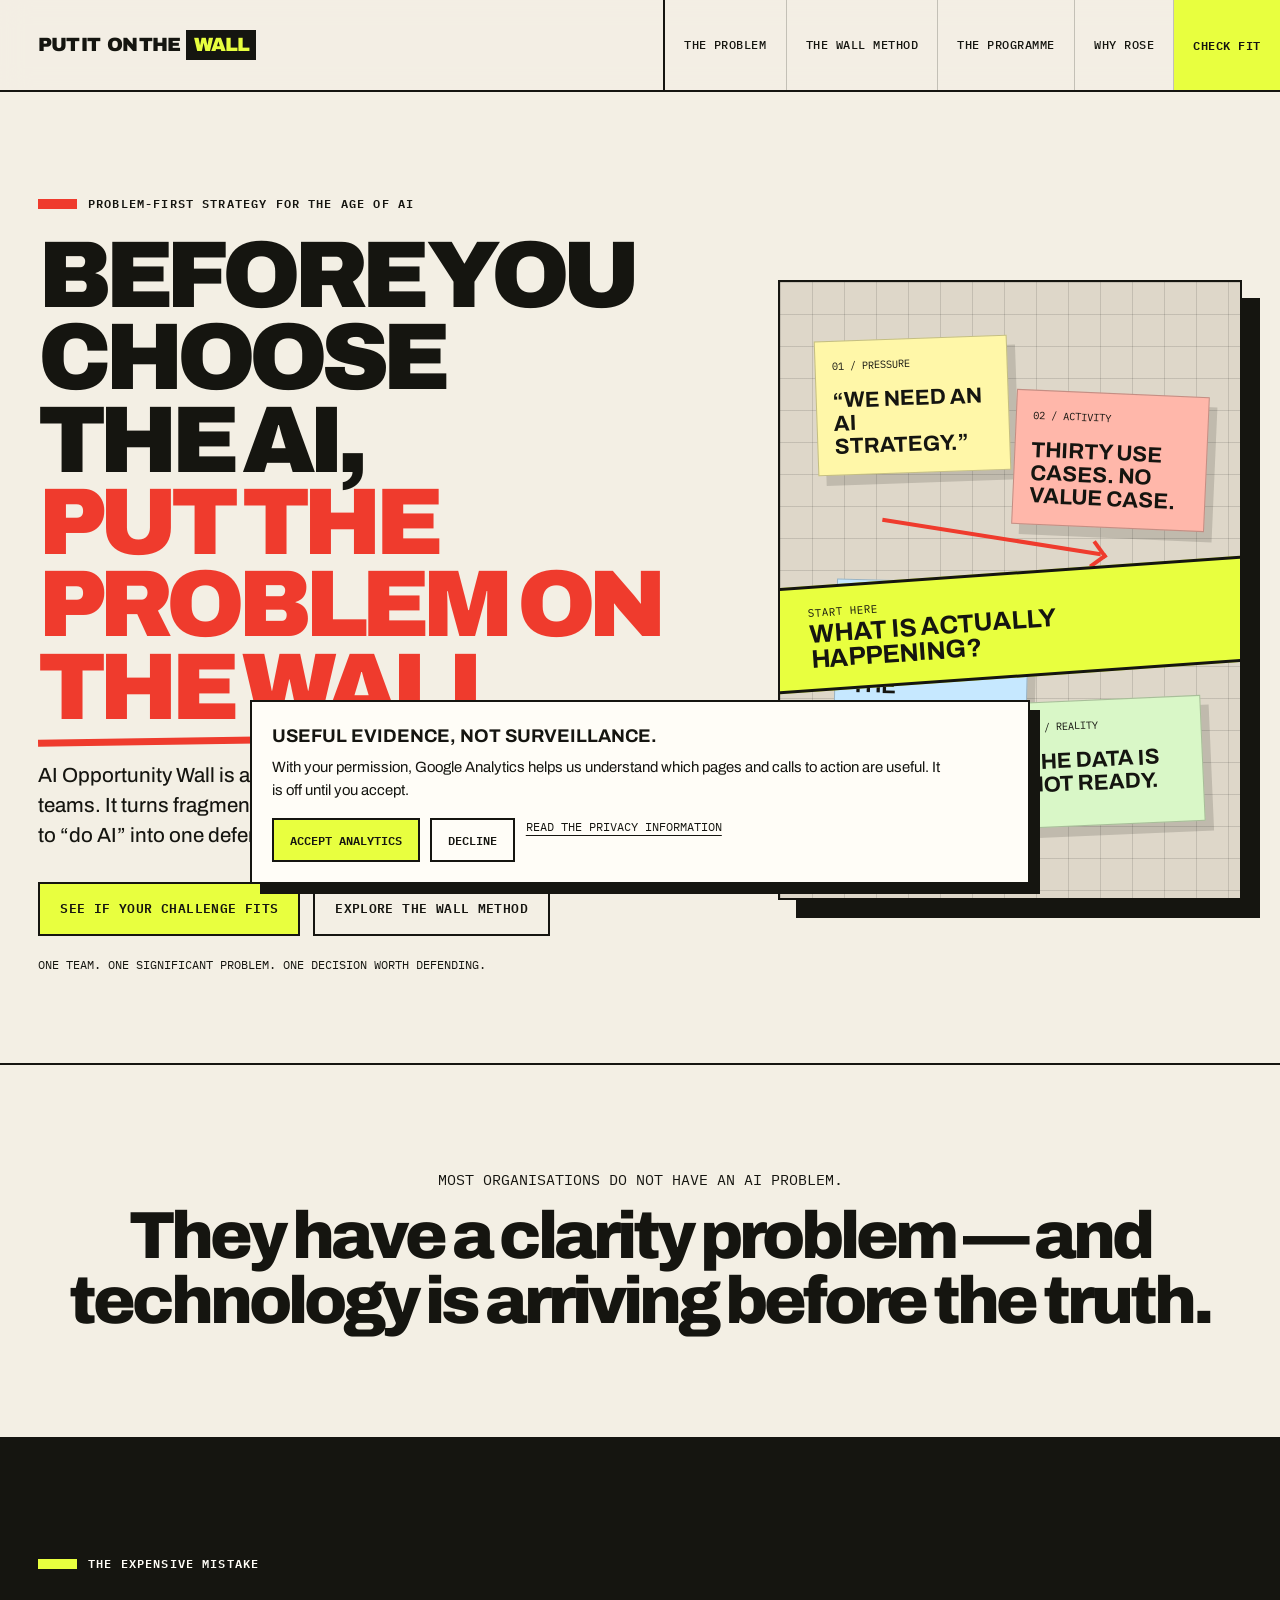
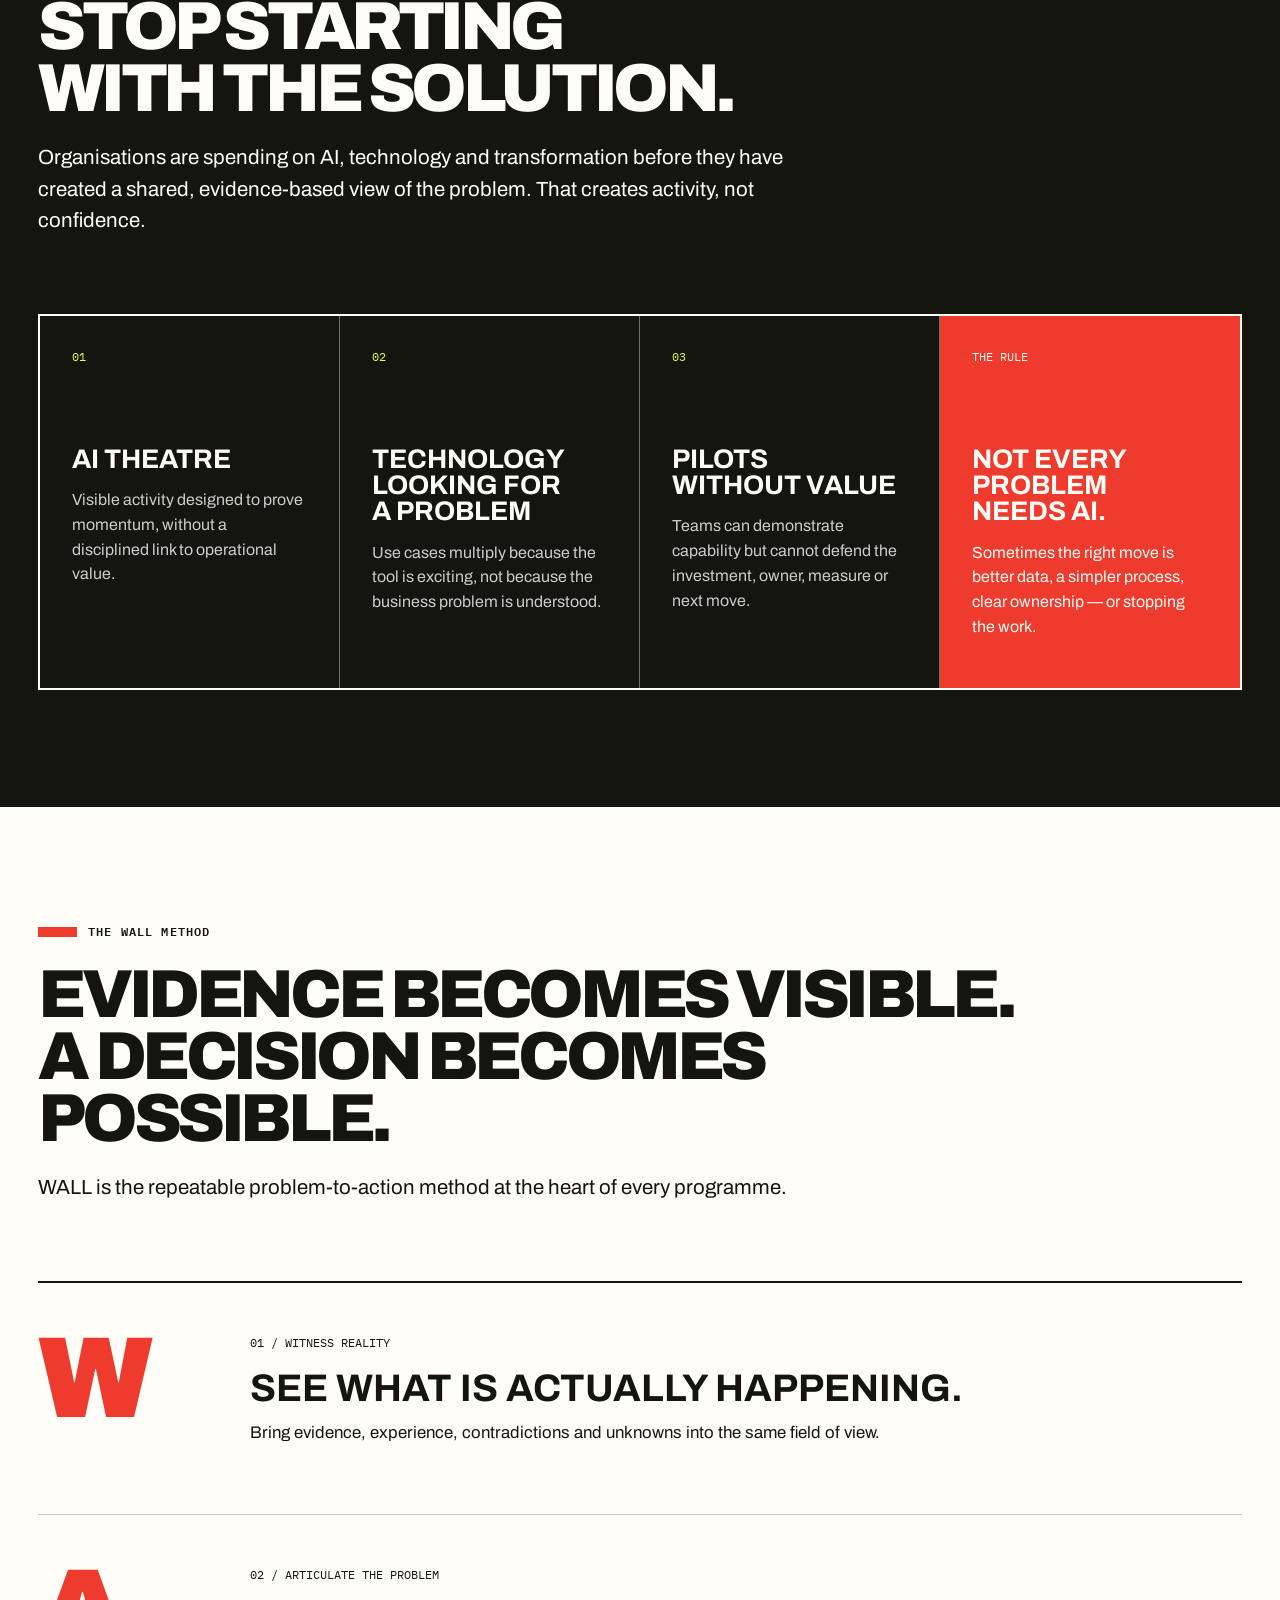
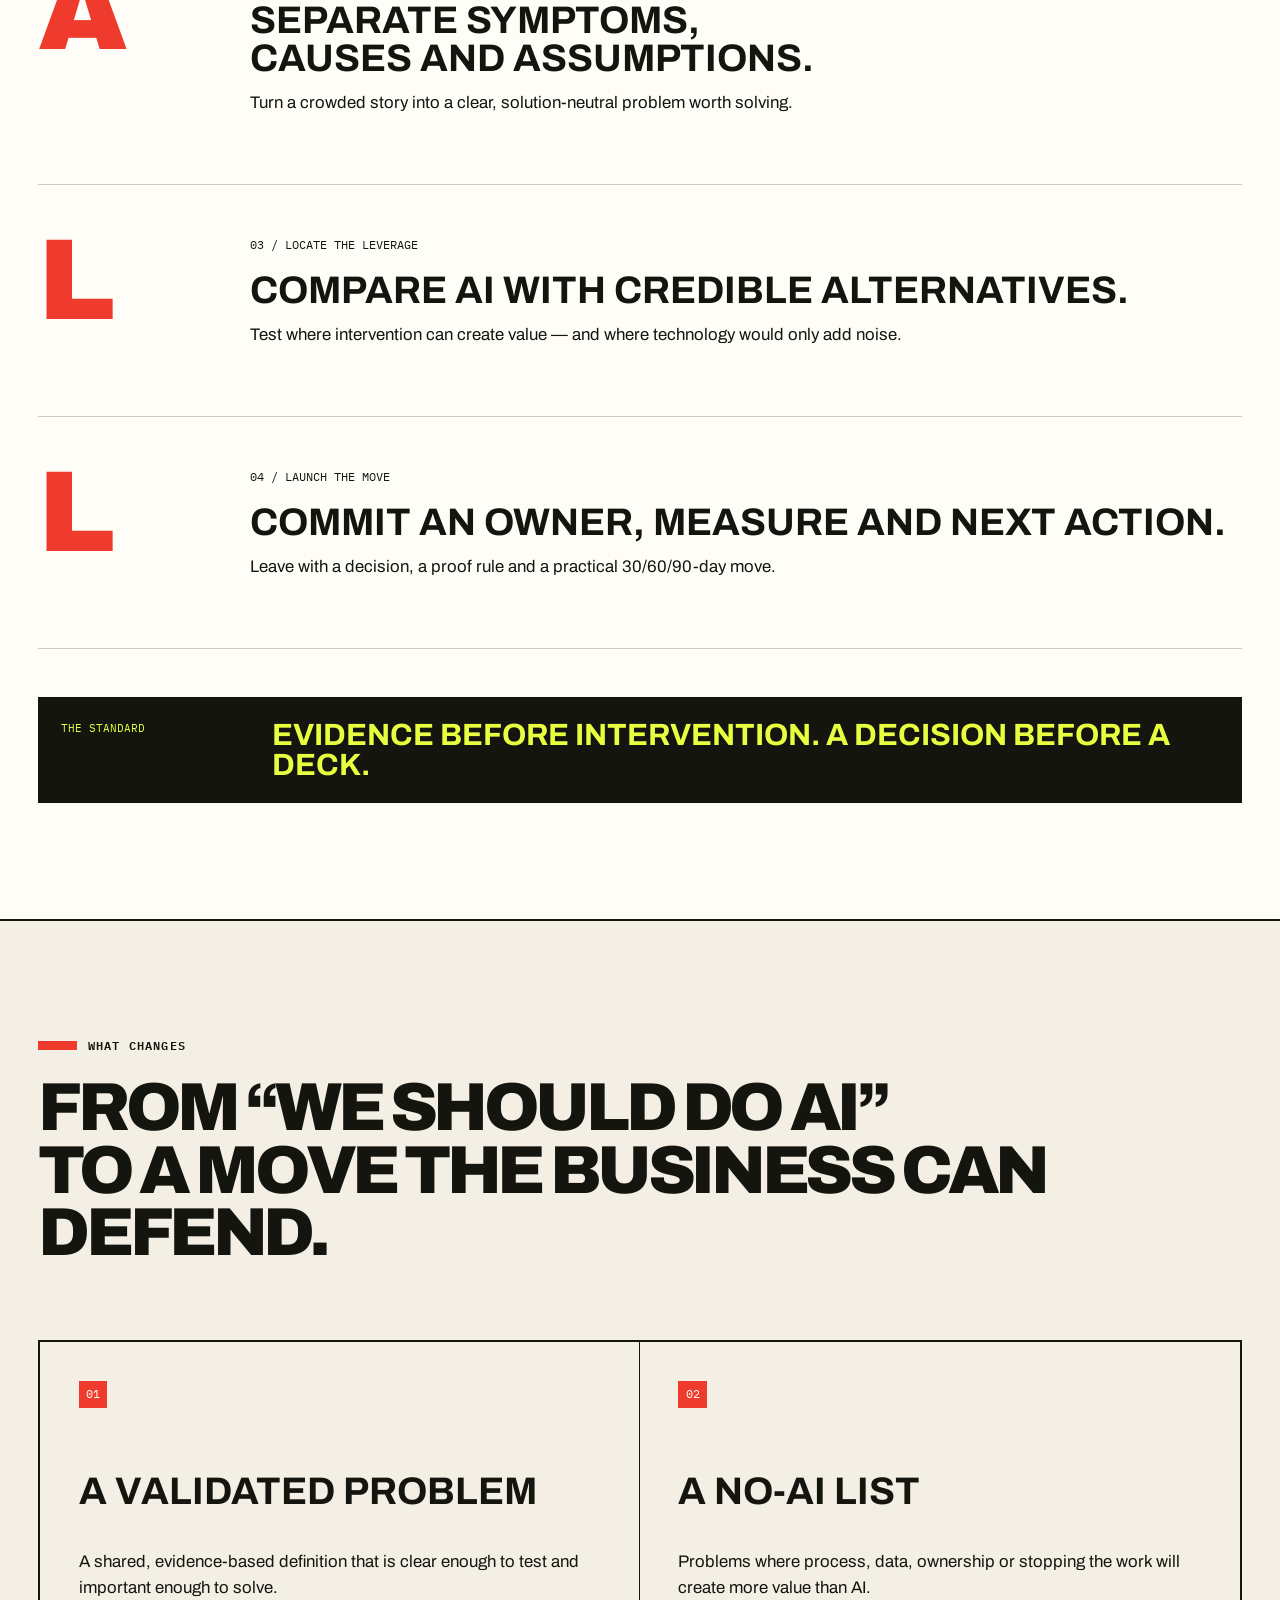
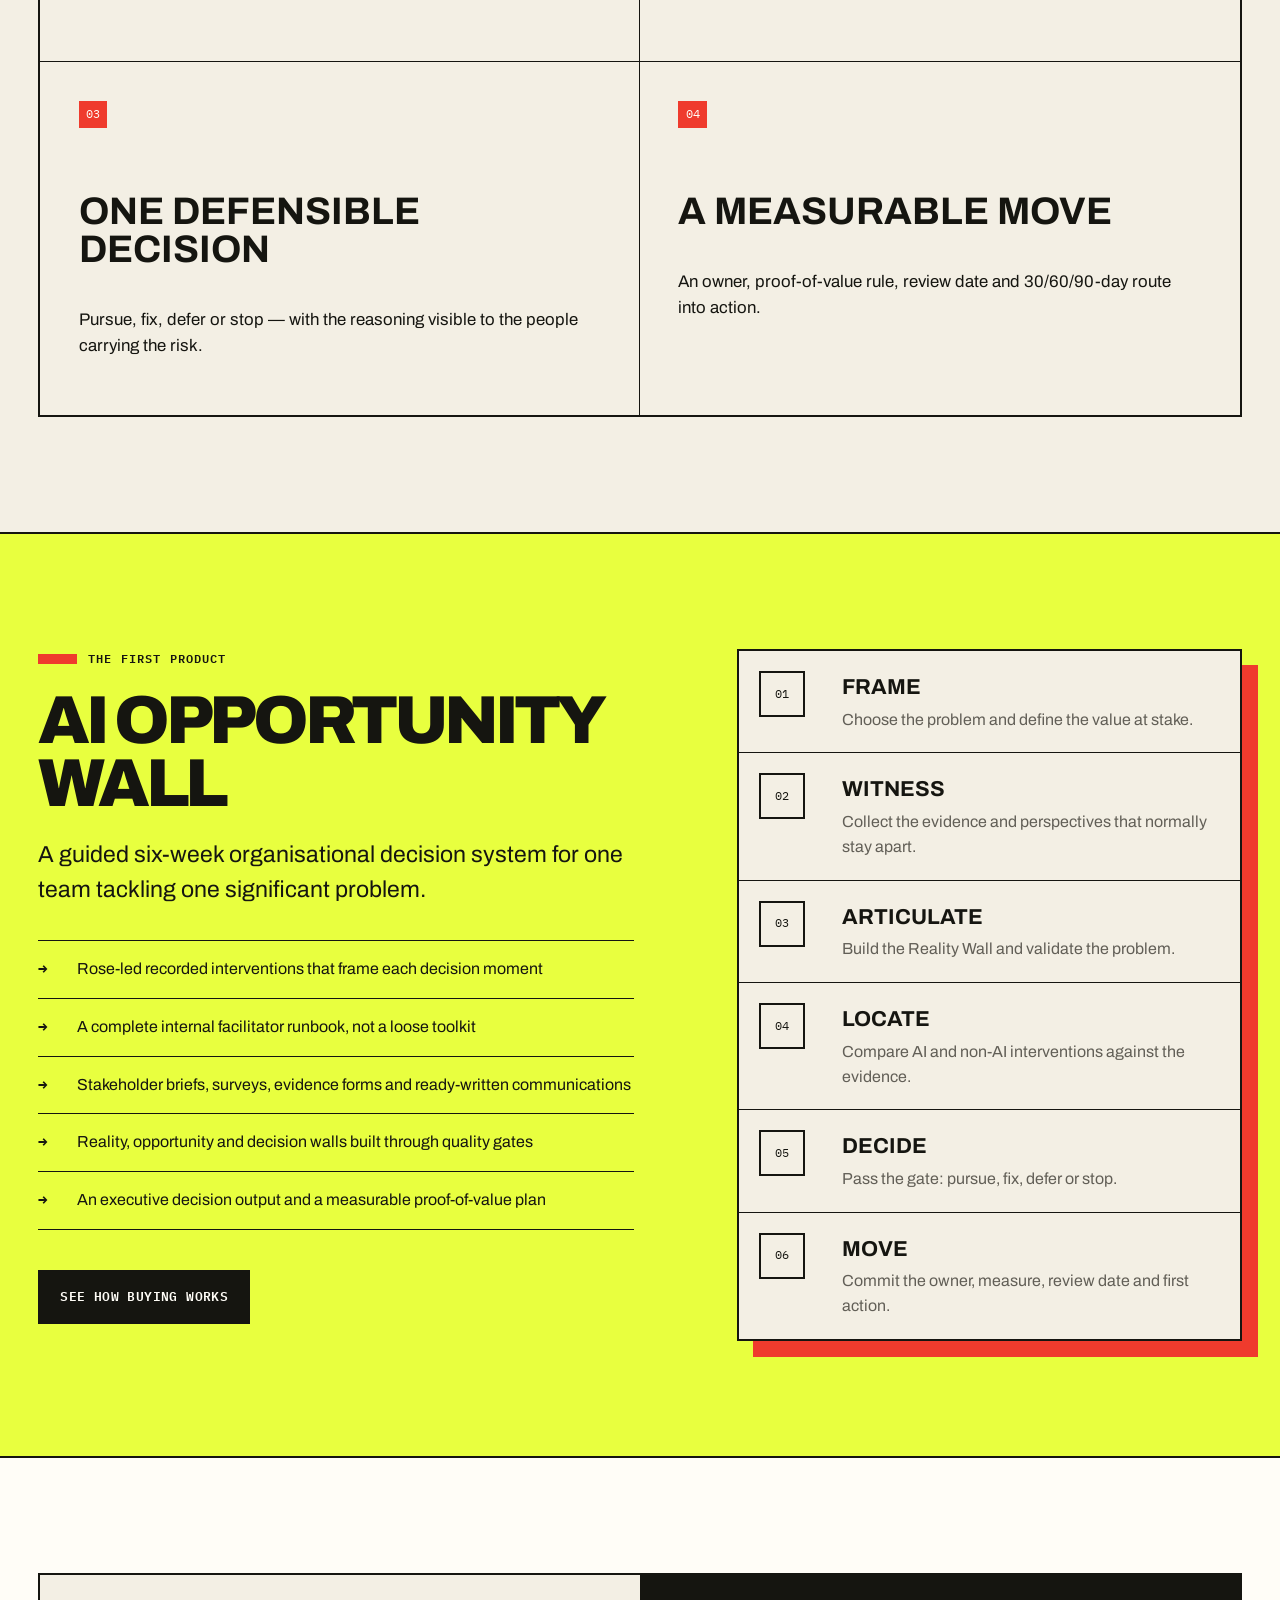
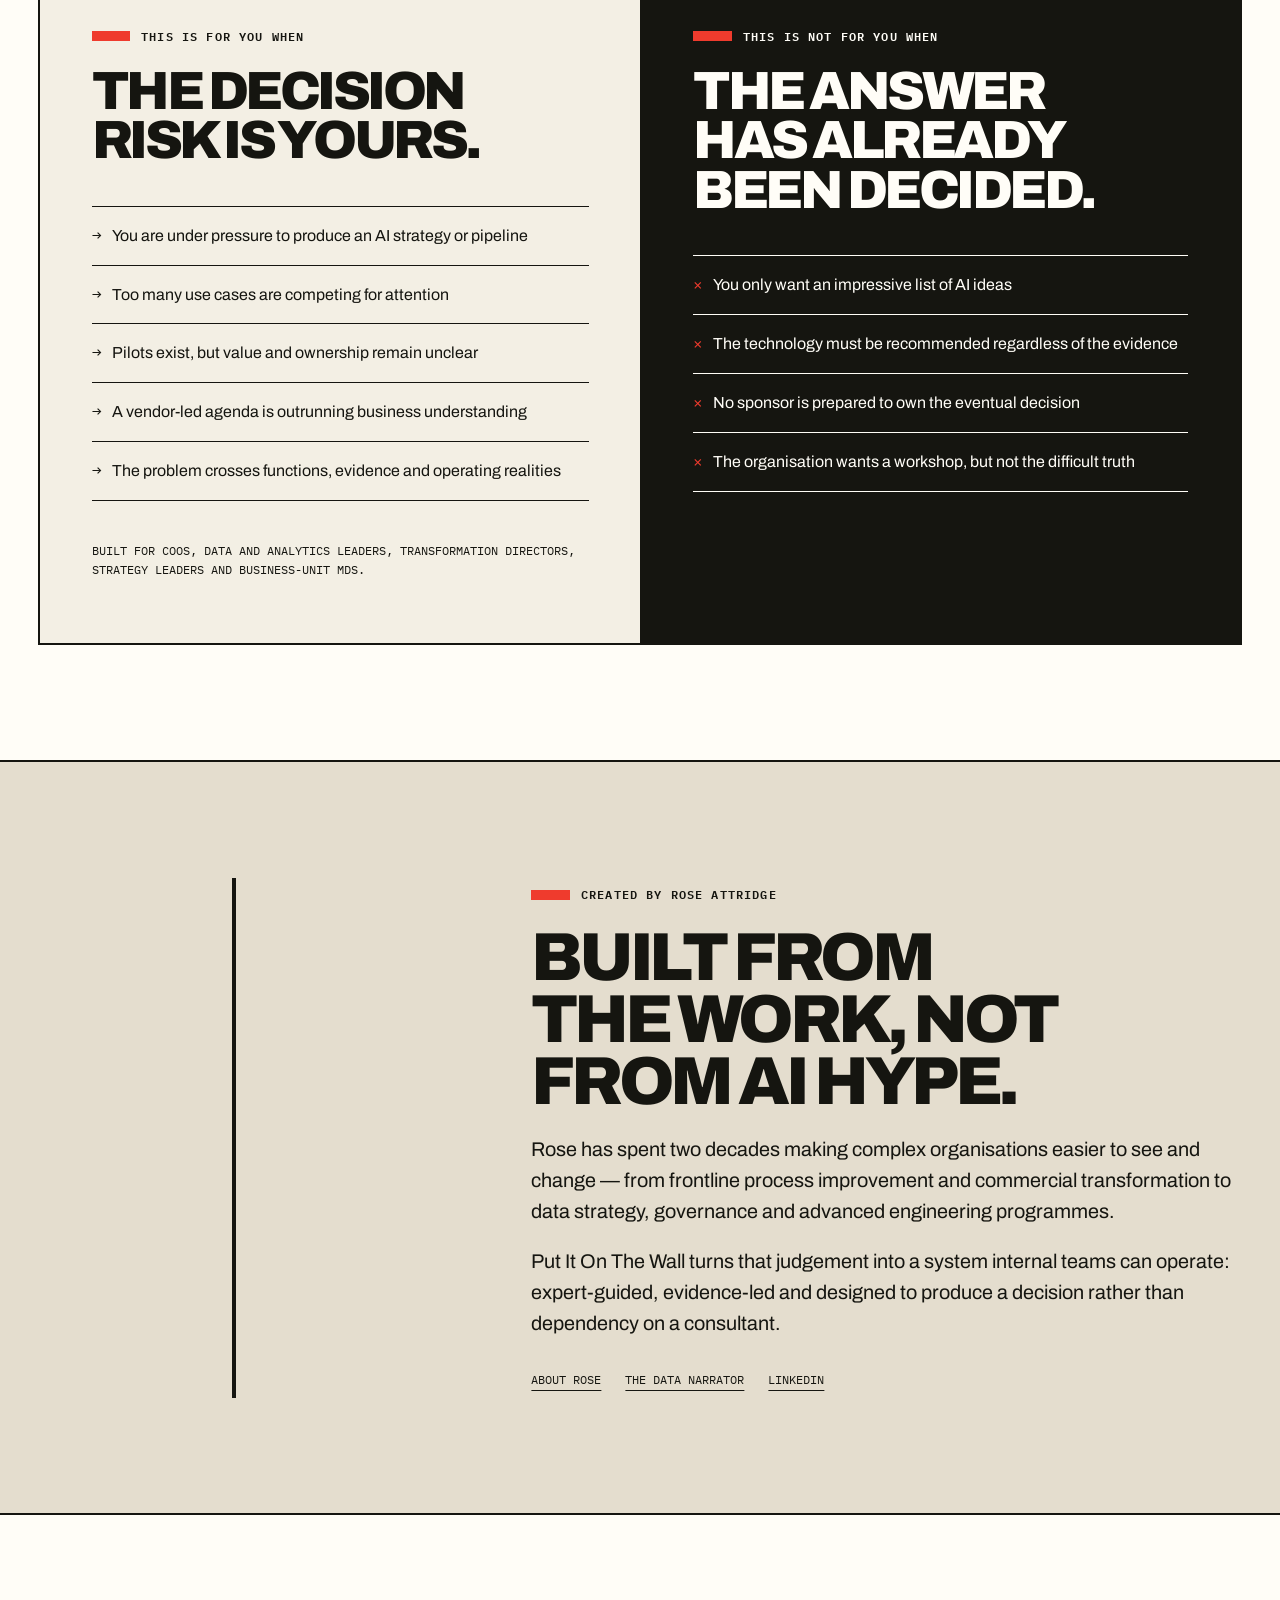
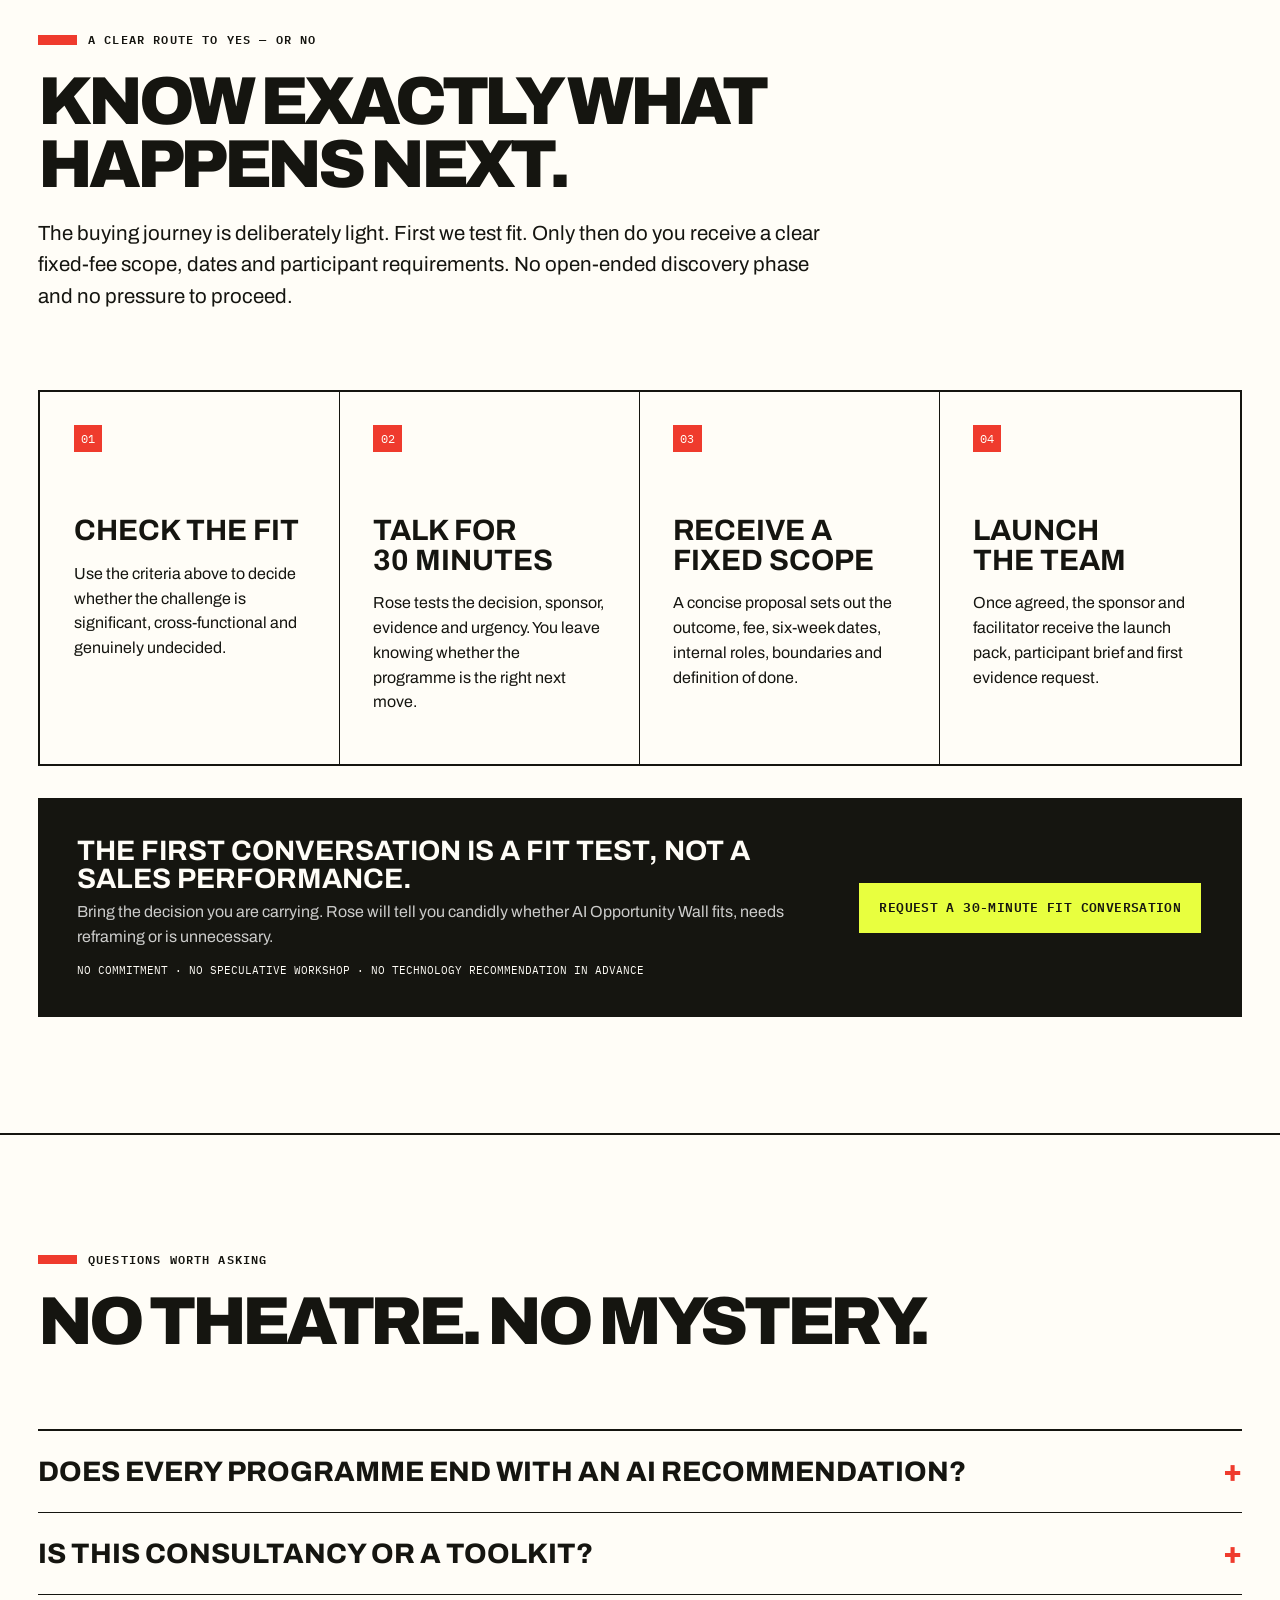
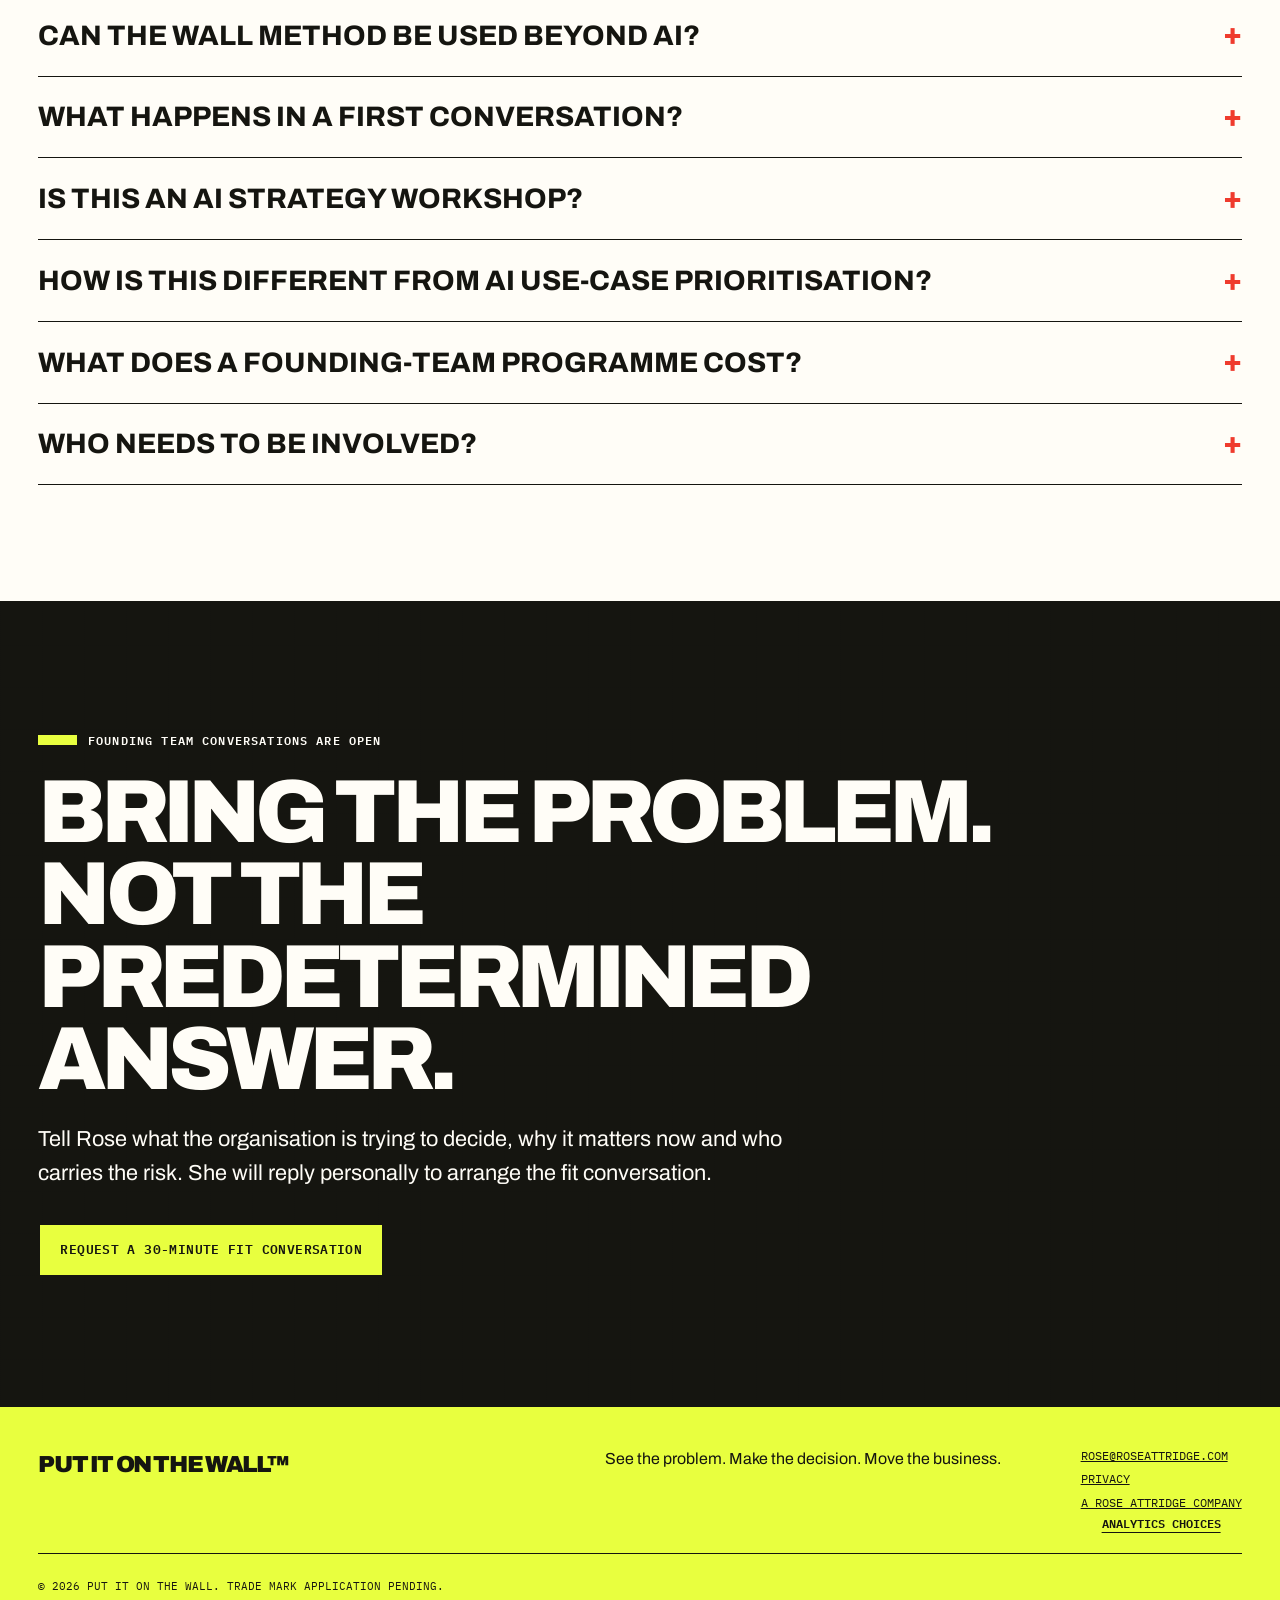
==== index.html @ 450c2ab6 "Launch Put It On The Wall production site" ====
<!doctype html>
<html lang="en-GB">
<head>
  <meta charset="utf-8" />
  <meta name="viewport" content="width=device-width, initial-scale=1" />
  <title>Put It On The Wall™ | Problem-first strategy for the age of AI</title>
  <meta name="description" content="Before you choose the AI, put the problem on the wall. A guided six-week decision system for leadership teams facing AI pressure, fragmented evidence and unclear value." />
  <meta name="robots" content="index, follow, max-image-preview:large" />
  <link rel="canonical" href="https://putitonthewall.co.uk/" />
  <link rel="icon" href="favicon.svg" type="image/svg+xml" />
  <link rel="manifest" href="site.webmanifest" />
  <meta name="theme-color" content="#151510" />

  <meta property="og:type" content="website" />
  <meta property="og:site_name" content="Put It On The Wall" />
  <meta property="og:title" content="Before you choose the AI, put the problem on the wall." />
  <meta property="og:description" content="A problem-first decision system that turns fragmented evidence and AI pressure into one defensible move." />
  <meta property="og:url" content="https://putitonthewall.co.uk/" />
  <meta property="og:image" content="https://putitonthewall.co.uk/social-card.svg" />
  <meta property="og:image:alt" content="Put It On The Wall — problem-first strategy for the age of AI" />
  <meta name="twitter:card" content="summary_large_image" />
  <meta name="twitter:title" content="Before you choose the AI, put the problem on the wall." />
  <meta name="twitter:description" content="See the problem. Make the decision. Move the business." />
  <meta name="twitter:image" content="https://putitonthewall.co.uk/social-card.svg" />

  <link rel="preconnect" href="https://fonts.googleapis.com" />
  <link rel="preconnect" href="https://fonts.gstatic.com" crossorigin />
  <link href="https://fonts.googleapis.com/css2?family=Archivo:wdth,wght@75..125,400..900&family=IBM+Plex+Mono:wght@400;500;600&display=swap" rel="stylesheet" />
  <link rel="stylesheet" href="styles.css" />

  <script type="application/ld+json">
  {
    "@context": "https://schema.org",
    "@type": "Organization",
    "name": "Put It On The Wall",
    "url": "https://putitonthewall.co.uk/",
    "founder": {
      "@type": "Person",
      "name": "Rose Attridge",
      "url": "https://roseattridge.com/"
    },
    "description": "A problem-first strategy company helping leadership teams make complex reality visible before choosing AI, technology or transformation interventions.",
    "email": "rose@roseattridge.com"
  }
  </script>
</head>
<body>
  <a class="skip-link" href="#main">Skip to content</a>

  <header class="site-header" data-header>
    <a class="wordmark" href="#top" aria-label="Put It On The Wall home">
      <span>PUT IT</span><span>ON THE</span><span class="wordmark-wall">WALL</span>
    </a>

    <button class="menu-button" type="button" aria-expanded="false" aria-controls="site-nav" data-menu>
      <span>Menu</span>
      <span class="menu-mark" aria-hidden="true"></span>
    </button>

    <nav id="site-nav" class="site-nav" aria-label="Primary navigation" data-nav>
      <a href="#problem">The problem</a>
      <a href="#method">The WALL method</a>
      <a href="#programme">The programme</a>
      <a href="#founder">Why Rose</a>
      <a class="nav-cta" href="mailto:rose@roseattridge.com?subject=AI%20Opportunity%20Wall%20founding%20team">Start a conversation</a>
    </nav>
  </header>

  <main id="main">
    <section class="hero" id="top">
      <div class="hero-copy reveal">
        <p class="kicker">Problem-first strategy for the age of AI</p>
        <h1>Before you choose the AI,<br><em>put the problem on the wall.</em></h1>
        <p class="hero-lead">
          AI Opportunity Wall is a guided six-week decision system for leadership teams.
          It turns fragmented evidence, competing opinions and pressure to “do AI” into one defensible move.
        </p>
        <div class="hero-actions">
          <a class="button button-primary" href="mailto:rose@roseattridge.com?subject=AI%20Opportunity%20Wall%20founding%20team&body=Hi%20Rose%2C%0A%0AI%27d%20like%20to%20talk%20about%20whether%20our%20challenge%20fits%20the%20AI%20Opportunity%20Wall.%0A%0AOrganisation%3A%0AThe%20problem%20we%27re%20trying%20to%20solve%3A%0AWhy%20now%3A%0A">Apply as a founding team</a>
          <a class="button button-secondary" href="#method">See the method</a>
        </div>
        <p class="hero-proof">One team. One significant problem. One decision worth defending.</p>
      </div>

      <div class="hero-wall reveal" aria-label="A wall of common AI programme pressures">
        <div class="wall-grid" aria-hidden="true"></div>
        <article class="note note-a">
          <span>01 / PRESSURE</span>
          <strong>“We need an AI strategy.”</strong>
        </article>
        <article class="note note-b">
          <span>02 / ACTIVITY</span>
          <strong>Thirty use cases. No value case.</strong>
        </article>
        <article class="note note-c">
          <span>03 / RISK</span>
          <strong>The vendor is defining the problem.</strong>
        </article>
        <article class="note note-d">
          <span>04 / REALITY</span>
          <strong>The data is not ready.</strong>
        </article>
        <div class="problem-tape">
          <span>START HERE</span>
          <strong>WHAT IS ACTUALLY HAPPENING?</strong>
        </div>
        <div class="marker-line" aria-hidden="true"></div>
      </div>
    </section>

    <section class="manifesto reveal" aria-label="The central belief">
      <p>Most organisations do not have an AI problem.</p>
      <h2>They have a clarity problem — and technology is arriving before the truth.</h2>
    </section>

    <section class="section section-dark" id="problem">
      <div class="section-intro reveal">
        <p class="kicker kicker-light">The expensive mistake</p>
        <h2>Stop starting with the solution.</h2>
        <p>
          Organisations are spending on AI, technology and transformation before they have created a shared,
          evidence-based view of the problem. That creates activity, not confidence.
        </p>
      </div>

      <div class="enemy-grid">
        <article class="enemy-card reveal">
          <span>01</span>
          <h3>AI theatre</h3>
          <p>Visible activity designed to prove momentum, without a disciplined link to operational value.</p>
        </article>
        <article class="enemy-card reveal">
          <span>02</span>
          <h3>Technology looking for a problem</h3>
          <p>Use cases multiply because the tool is exciting, not because the business problem is understood.</p>
        </article>
        <article class="enemy-card reveal">
          <span>03</span>
          <h3>Pilots without value</h3>
          <p>Teams can demonstrate capability but cannot defend the investment, owner, measure or next move.</p>
        </article>
        <article class="enemy-card enemy-card-accent reveal">
          <span>The rule</span>
          <h3>Not every problem needs AI.</h3>
          <p>Sometimes the right move is better data, a simpler process, clear ownership — or stopping the work.</p>
        </article>
      </div>
    </section>

    <section class="section method-section" id="method">
      <div class="section-intro reveal">
        <p class="kicker">The WALL method</p>
        <h2>Evidence becomes visible.<br>A decision becomes possible.</h2>
        <p>WALL is the repeatable problem-to-action method at the heart of every programme.</p>
      </div>

      <div class="method-grid">
        <article class="method-card reveal">
          <div class="method-letter">W</div>
          <div>
            <p class="method-step">01 / Witness reality</p>
            <h3>See what is actually happening.</h3>
            <p>Bring evidence, experience, contradictions and unknowns into the same field of view.</p>
          </div>
        </article>
        <article class="method-card reveal">
          <div class="method-letter">A</div>
          <div>
            <p class="method-step">02 / Articulate the problem</p>
            <h3>Separate symptoms, causes and assumptions.</h3>
            <p>Turn a crowded story into a clear, solution-neutral problem worth solving.</p>
          </div>
        </article>
        <article class="method-card reveal">
          <div class="method-letter">L</div>
          <div>
            <p class="method-step">03 / Locate the leverage</p>
            <h3>Compare AI with credible alternatives.</h3>
            <p>Test where intervention can create value — and where technology would only add noise.</p>
          </div>
        </article>
        <article class="method-card reveal">
          <div class="method-letter">L</div>
          <div>
            <p class="method-step">04 / Launch the move</p>
            <h3>Commit an owner, measure and next action.</h3>
            <p>Leave with a decision, a proof rule and a practical 30/60/90-day move.</p>
          </div>
        </article>
      </div>

      <div class="method-rule reveal">
        <span>THE STANDARD</span>
        <strong>Evidence before intervention. A decision before a deck.</strong>
      </div>
    </section>

    <section class="section outcome-section">
      <div class="outcome-heading reveal">
        <p class="kicker">What changes</p>
        <h2>From “we should do AI”<br>to a move the business can defend.</h2>
      </div>

      <div class="outcome-grid">
        <article class="outcome-card reveal">
          <span class="outcome-number">01</span>
          <h3>A validated problem</h3>
          <p>A shared, evidence-based definition that is clear enough to test and important enough to solve.</p>
        </article>
        <article class="outcome-card reveal">
          <span class="outcome-number">02</span>
          <h3>A No-AI List</h3>
          <p>Problems where process, data, ownership or stopping the work will create more value than AI.</p>
        </article>
        <article class="outcome-card reveal">
          <span class="outcome-number">03</span>
          <h3>One defensible decision</h3>
          <p>Pursue, fix, defer or stop — with the reasoning visible to the people carrying the risk.</p>
        </article>
        <article class="outcome-card reveal">
          <span class="outcome-number">04</span>
          <h3>A measurable move</h3>
          <p>An owner, proof-of-value rule, review date and 30/60/90-day route into action.</p>
        </article>
      </div>
    </section>

    <section class="section section-yellow" id="programme">
      <div class="programme-layout">
        <div class="programme-copy reveal">
          <p class="kicker">The first product</p>
          <h2>AI Opportunity Wall</h2>
          <p class="programme-lead">
            A guided six-week organisational decision system for one team tackling one significant problem.
          </p>
          <ul class="programme-list">
            <li>Rose-led recorded interventions that frame each decision moment</li>
            <li>A complete internal facilitator runbook, not a loose toolkit</li>
            <li>Stakeholder briefs, surveys, evidence forms and ready-written communications</li>
            <li>Reality, opportunity and decision walls built through quality gates</li>
            <li>An executive decision output and a measurable proof-of-value plan</li>
          </ul>
          <a class="button button-black" href="mailto:rose@roseattridge.com?subject=AI%20Opportunity%20Wall%20founding%20team">Talk about a founding team place</a>
        </div>

        <div class="journey reveal" aria-label="Six stages of the AI Opportunity Wall journey">
          <article><span>01</span><div><strong>Frame</strong><p>Choose the problem and define the value at stake.</p></div></article>
          <article><span>02</span><div><strong>Witness</strong><p>Collect the evidence and perspectives that normally stay apart.</p></div></article>
          <article><span>03</span><div><strong>Articulate</strong><p>Build the Reality Wall and validate the problem.</p></div></article>
          <article><span>04</span><div><strong>Locate</strong><p>Compare AI and non-AI interventions against the evidence.</p></div></article>
          <article><span>05</span><div><strong>Decide</strong><p>Pass the gate: pursue, fix, defer or stop.</p></div></article>
          <article><span>06</span><div><strong>Move</strong><p>Commit the owner, measure, review date and first action.</p></div></article>
        </div>
      </div>
    </section>

    <section class="section fit-section">
      <div class="fit-grid">
        <article class="fit-card fit-yes reveal">
          <p class="kicker">This is for you when</p>
          <h2>The decision risk is yours.</h2>
          <ul>
            <li>You are under pressure to produce an AI strategy or pipeline</li>
            <li>Too many use cases are competing for attention</li>
            <li>Pilots exist, but value and ownership remain unclear</li>
            <li>A vendor-led agenda is outrunning business understanding</li>
            <li>The problem crosses functions, evidence and operating realities</li>
          </ul>
          <p class="fit-roles">Built for COOs, data and analytics leaders, transformation directors, strategy leaders and business-unit MDs.</p>
        </article>

        <article class="fit-card fit-no reveal">
          <p class="kicker">This is not for you when</p>
          <h2>The answer has already been decided.</h2>
          <ul>
            <li>You only want an impressive list of AI ideas</li>
            <li>The technology must be recommended regardless of the evidence</li>
            <li>No sponsor is prepared to own the eventual decision</li>
            <li>The organisation wants a workshop, but not the difficult truth</li>
          </ul>
        </article>
      </div>
    </section>

    <section class="section founder-section" id="founder">
      <div class="founder-mark reveal" aria-hidden="true">
        <span>RA</span>
        <div class="founder-line"></div>
      </div>
      <div class="founder-copy reveal">
        <p class="kicker">Created by Rose Attridge</p>
        <h2>Built from the work, not from AI hype.</h2>
        <p>
          Rose has spent two decades making complex organisations easier to see and change — from frontline process improvement
          and commercial transformation to data strategy, governance and advanced engineering programmes.
        </p>
        <p>
          Put It On The Wall turns that judgement into a system internal teams can operate: expert-guided,
          evidence-led and designed to produce a decision rather than dependency on a consultant.
        </p>
        <div class="founder-links">
          <a href="https://roseattridge.com/">About Rose</a>
          <a href="https://thedatanarrator.com/">The Data Narrator</a>
          <a href="https://www.linkedin.com/in/roseattridge">LinkedIn</a>
        </div>
      </div>
    </section>

    <section class="section faq-section">
      <div class="section-intro reveal">
        <p class="kicker">Questions worth asking</p>
        <h2>No theatre. No mystery.</h2>
      </div>
      <div class="faq-list">
        <details class="reveal">
          <summary>Does every programme end with an AI recommendation?</summary>
          <p>No. A credible No-AI decision is a valuable outcome. The purpose is to choose the intervention that creates value, not to justify a technology already selected.</p>
        </details>
        <details class="reveal">
          <summary>Is this consultancy or a toolkit?</summary>
          <p>Neither in the usual sense. It is a fully designed team journey: Rose frames the moments that require expert judgement, while an internal facilitator operates the runbook inside the organisation.</p>
        </details>
        <details class="reveal">
          <summary>Can the WALL method be used beyond AI?</summary>
          <p>Yes. WALL is a problem-to-action method. AI is the first market entry because the pressure is urgent; future applications will only be launched when the first product has repeatable proof.</p>
        </details>
        <details class="reveal">
          <summary>What happens in a first conversation?</summary>
          <p>We test whether the problem is significant, cross-functional and decision-ready; whether there is a sponsor carrying the risk; and whether a founding team programme is the right next move.</p>
        </details>
      </div>
    </section>

    <section class="final-cta">
      <div class="final-cta-wall" aria-hidden="true"></div>
      <div class="final-cta-copy reveal">
        <p class="kicker kicker-light">Founding team conversations are open</p>
        <h2>Bring the problem.<br>Not the predetermined answer.</h2>
        <p>Tell Rose what the organisation is trying to decide, why it matters now and who is carrying the risk.</p>
        <a class="button button-yellow" href="mailto:rose@roseattridge.com?subject=AI%20Opportunity%20Wall%20founding%20team&body=Hi%20Rose%2C%0A%0AI%27d%20like%20to%20talk%20about%20whether%20our%20challenge%20fits%20the%20AI%20Opportunity%20Wall.%0A%0AOrganisation%3A%0AThe%20problem%20we%27re%20trying%20to%20solve%3A%0AWhy%20now%3A%0AWho%20carries%20the%20decision%20risk%3A%0A">Start the conversation</a>
      </div>
    </section>
  </main>

  <footer class="site-footer">
    <a class="footer-wordmark" href="#top">PUT IT ON THE WALL™</a>
    <p>See the problem. Make the decision. Move the business.</p>
    <div class="footer-links">
      <a href="mailto:rose@roseattridge.com">rose@roseattridge.com</a>
      <a href="privacy.html">Privacy</a>
      <a href="https://roseattridge.com/">A Rose Attridge company</a>
    </div>
    <small>© <span data-year></span> Put It On The Wall. Trade mark application pending.</small>
  </footer>

  <script src="script.js" defer></script>
</body>
</html>
---- styles.css ----
:root {
  --ink: #151510;
  --paper: #f3efe4;
  --paper-deep: #e4ddce;
  --signal: #e8ff3f;
  --red: #ef3b2d;
  --white: #fffdf7;
  --line: rgba(21, 21, 16, 0.22);
  --muted: #625f57;
  --max: 1480px;
  --pad: clamp(1.2rem, 3vw, 3.5rem);
  --display: "Archivo", Arial Black, sans-serif;
  --mono: "IBM Plex Mono", ui-monospace, SFMono-Regular, Menlo, monospace;
}

* { box-sizing: border-box; }
html { scroll-behavior: smooth; }
body {
  margin: 0;
  background: var(--paper);
  color: var(--ink);
  font-family: var(--display);
  font-size: 16px;
  line-height: 1.55;
  -webkit-font-smoothing: antialiased;
}

body.menu-open { overflow: hidden; }
a { color: inherit; }
img, svg { display: block; max-width: 100%; }
button, input, textarea { font: inherit; }
::selection { background: var(--red); color: var(--white); }

.skip-link {
  position: fixed;
  left: 1rem;
  top: 1rem;
  z-index: 999;
  padding: 0.75rem 1rem;
  background: var(--signal);
  color: var(--ink);
  transform: translateY(-200%);
}
.skip-link:focus { transform: translateY(0); }

.site-header {
  position: sticky;
  top: 0;
  z-index: 100;
  display: flex;
  align-items: stretch;
  justify-content: space-between;
  min-height: 92px;
  border-bottom: 2px solid var(--ink);
  background: color-mix(in srgb, var(--paper) 94%, transparent);
  backdrop-filter: blur(14px);
}

.wordmark {
  display: grid;
  grid-template-columns: repeat(3, auto);
  align-items: center;
  gap: 0.42rem;
  padding: 0 var(--pad);
  text-decoration: none;
  font-family: var(--display);
  font-size: clamp(0.92rem, 1.5vw, 1.25rem);
  font-weight: 900;
  letter-spacing: -0.055em;
  line-height: 0.9;
}
.wordmark span { white-space: nowrap; }
.wordmark-wall {
  padding: 0.4rem 0.48rem;
  background: var(--ink);
  color: var(--signal);
}

.site-nav {
  display: flex;
  align-items: stretch;
  border-left: 2px solid var(--ink);
}
.site-nav a {
  display: flex;
  align-items: center;
  padding: 0 1.2rem;
  border-right: 1px solid var(--line);
  text-decoration: none;
  font-family: var(--mono);
  font-size: 0.76rem;
  font-weight: 500;
  text-transform: uppercase;
  letter-spacing: 0.04em;
}
.site-nav a:hover,
.site-nav a:focus-visible { background: var(--paper-deep); }
.site-nav .nav-cta {
  border-right: 0;
  background: var(--signal);
  font-weight: 600;
}
.site-nav .nav-cta:hover,
.site-nav .nav-cta:focus-visible { background: var(--red); color: var(--white); }

.menu-button {
  display: none;
  border: 0;
  border-left: 2px solid var(--ink);
  background: var(--signal);
  padding: 0 1.2rem;
  cursor: pointer;
  font-family: var(--mono);
  text-transform: uppercase;
}
.menu-mark {
  display: inline-block;
  width: 16px;
  height: 16px;
  margin-left: 0.6rem;
  background: linear-gradient(90deg, transparent 43%, var(--ink) 43%, var(--ink) 57%, transparent 57%),
              linear-gradient(transparent 43%, var(--ink) 43%, var(--ink) 57%, transparent 57%);
}

.hero {
  max-width: var(--max);
  min-height: calc(100vh - 92px);
  margin: 0 auto;
  padding: clamp(4rem, 8vw, 8rem) var(--pad) clamp(3rem, 6vw, 6rem);
  display: grid;
  grid-template-columns: minmax(0, 1.05fr) minmax(420px, 0.75fr);
  gap: clamp(3rem, 7vw, 8rem);
  align-items: center;
}

.kicker {
  margin: 0 0 1.35rem;
  font-family: var(--mono);
  font-size: 0.76rem;
  font-weight: 600;
  letter-spacing: 0.095em;
  text-transform: uppercase;
}
.kicker::before {
  content: "";
  display: inline-block;
  width: 2.4rem;
  height: 0.62rem;
  margin-right: 0.7rem;
  background: var(--red);
  vertical-align: -0.04rem;
}
.kicker-light { color: var(--white); }
.kicker-light::before { background: var(--signal); }

h1, h2, h3, p { margin-top: 0; }
h1, h2, h3 { text-wrap: balance; }

.hero h1 {
  max-width: 900px;
  margin-bottom: 2rem;
  font-size: clamp(3.6rem, 7.4vw, 7.9rem);
  font-weight: 900;
  letter-spacing: -0.075em;
  line-height: 0.87;
  text-transform: uppercase;
}
.hero h1 em {
  position: relative;
  color: var(--red);
  font-style: normal;
}
.hero h1 em::after {
  content: "";
  position: absolute;
  left: 0;
  right: 1%;
  bottom: -0.045em;
  height: 0.07em;
  background: var(--red);
  transform: rotate(-0.9deg);
}
.hero-lead {
  max-width: 760px;
  margin-bottom: 2rem;
  font-size: clamp(1.1rem, 1.6vw, 1.45rem);
  font-weight: 450;
  line-height: 1.45;
}
.hero-actions { display: flex; flex-wrap: wrap; gap: 0.8rem; }
.button {
  display: inline-flex;
  align-items: center;
  justify-content: center;
  min-height: 54px;
  padding: 0.95rem 1.25rem;
  border: 2px solid var(--ink);
  text-decoration: none;
  font-family: var(--mono);
  font-size: 0.8rem;
  font-weight: 600;
  letter-spacing: 0.03em;
  text-transform: uppercase;
  transition: transform 160ms ease, box-shadow 160ms ease, background 160ms ease, color 160ms ease;
}
.button:hover,
.button:focus-visible { transform: translate(-4px, -4px); box-shadow: 6px 6px 0 var(--ink); }
.button-primary { background: var(--signal); }
.button-secondary { background: transparent; }
.button-black { background: var(--ink); color: var(--white); }
.button-black:hover,
.button-black:focus-visible { box-shadow: 6px 6px 0 var(--red); }
.button-yellow { background: var(--signal); color: var(--ink); }
.button-yellow:hover,
.button-yellow:focus-visible { box-shadow: 6px 6px 0 var(--red); }
.hero-proof {
  margin-top: 1.2rem;
  font-family: var(--mono);
  font-size: 0.76rem;
  text-transform: uppercase;
}

.hero-wall {
  position: relative;
  min-height: 620px;
  border: 2px solid var(--ink);
  overflow: hidden;
  background: #ded7c9;
  box-shadow: 18px 18px 0 var(--ink);
}
.wall-grid,
.final-cta-wall {
  position: absolute;
  inset: 0;
  background-image:
    linear-gradient(rgba(21, 21, 16, 0.13) 1px, transparent 1px),
    linear-gradient(90deg, rgba(21, 21, 16, 0.13) 1px, transparent 1px);
  background-size: 32px 32px;
}
.note {
  position: absolute;
  width: 42%;
  min-height: 126px;
  padding: 1rem;
  border: 1px solid rgba(21, 21, 16, 0.25);
  background: #fff7a8;
  box-shadow: 8px 10px 0 rgba(21, 21, 16, 0.15);
}
.note span {
  display: block;
  margin-bottom: 1rem;
  font-family: var(--mono);
  font-size: 0.65rem;
}
.note strong {
  display: block;
  font-size: clamp(1rem, 1.7vw, 1.4rem);
  line-height: 1.05;
  text-transform: uppercase;
}
.note-a { left: 8%; top: 9%; transform: rotate(-2deg); }
.note-b { right: 7%; top: 18%; background: #ffb7aa; transform: rotate(2.5deg); }
.note-c { left: 12%; bottom: 26%; background: #c6e8ff; transform: rotate(1.5deg); }
.note-d { right: 8%; bottom: 12%; background: #d9f7c7; transform: rotate(-2.5deg); }
.problem-tape {
  position: absolute;
  left: -4%;
  right: -4%;
  top: 47%;
  z-index: 2;
  padding: 1rem 3rem;
  background: var(--signal);
  border-top: 3px solid var(--ink);
  border-bottom: 3px solid var(--ink);
  transform: rotate(-4deg);
}
.problem-tape span {
  display: block;
  font-family: var(--mono);
  font-size: 0.68rem;
}
.problem-tape strong {
  display: block;
  font-size: clamp(1.25rem, 2vw, 2rem);
  line-height: 1;
}
.marker-line {
  position: absolute;
  left: 22%;
  top: 41%;
  width: 48%;
  height: 4px;
  background: var(--red);
  transform: rotate(9deg);
}
.marker-line::after {
  content: "";
  position: absolute;
  right: -3px;
  top: -7px;
  width: 16px;
  height: 16px;
  border-top: 4px solid var(--red);
  border-right: 4px solid var(--red);
  transform: rotate(45deg);
}

.manifesto {
  padding: clamp(4.5rem, 8vw, 8rem) var(--pad);
  border-top: 2px solid var(--ink);
  border-bottom: 2px solid var(--ink);
  text-align: center;
}
.manifesto p {
  margin-bottom: 0.8rem;
  font-family: var(--mono);
  font-size: clamp(0.75rem, 1.3vw, 0.95rem);
  text-transform: uppercase;
}
.manifesto h2 {
  max-width: 1200px;
  margin: 0 auto;
  font-size: clamp(2.4rem, 5.2vw, 5.8rem);
  font-weight: 850;
  letter-spacing: -0.06em;
  line-height: 0.98;
}

.section {
  padding: clamp(5rem, 9vw, 9rem) var(--pad);
  border-bottom: 2px solid var(--ink);
}
.section > * { max-width: var(--max); margin-left: auto; margin-right: auto; }
.section-dark { background: var(--ink); color: var(--white); }
.section-yellow { background: var(--signal); }
.section-intro { max-width: 980px; margin: 0 0 clamp(3rem, 6vw, 6rem); }
.section-intro h2,
.outcome-heading h2,
.programme-copy h2,
.fit-card h2,
.founder-copy h2,
.final-cta h2 {
  margin-bottom: 1.4rem;
  font-size: clamp(2.7rem, 5.3vw, 6.1rem);
  font-weight: 850;
  letter-spacing: -0.065em;
  line-height: 0.92;
  text-transform: uppercase;
}
.section-intro > p:last-child {
  max-width: 790px;
  font-size: clamp(1.08rem, 1.6vw, 1.35rem);
}

.enemy-grid {
  display: grid;
  grid-template-columns: repeat(4, 1fr);
  border: 2px solid var(--white);
}
.enemy-card {
  min-height: 350px;
  padding: clamp(1.4rem, 2.5vw, 2.3rem);
  border-right: 1px solid rgba(255,255,255,0.38);
}
.enemy-card:last-child { border-right: 0; }
.enemy-card span {
  display: block;
  margin-bottom: 5rem;
  font-family: var(--mono);
  font-size: 0.72rem;
  color: var(--signal);
  text-transform: uppercase;
}
.enemy-card h3 {
  margin-bottom: 1rem;
  font-size: clamp(1.55rem, 2.1vw, 2.45rem);
  line-height: 0.98;
  text-transform: uppercase;
}
.enemy-card p { color: rgba(255,255,255,0.78); }
.enemy-card-accent { background: var(--red); }
.enemy-card-accent span,
.enemy-card-accent p { color: var(--white); }

.method-section { background: var(--white); }
.method-grid { border-top: 2px solid var(--ink); }
.method-card {
  display: grid;
  grid-template-columns: 160px minmax(0, 1fr);
  gap: clamp(1.5rem, 4vw, 5rem);
  padding: clamp(2rem, 4vw, 4rem) 0;
  border-bottom: 1px solid var(--line);
}
.method-letter {
  align-self: start;
  font-size: clamp(5rem, 9vw, 10rem);
  font-weight: 900;
  line-height: 0.78;
  color: var(--red);
}
.method-step {
  margin-bottom: 1rem;
  font-family: var(--mono);
  font-size: 0.75rem;
  text-transform: uppercase;
}
.method-card h3 {
  margin-bottom: 0.8rem;
  font-size: clamp(1.8rem, 3vw, 3.6rem);
  line-height: 1;
  text-transform: uppercase;
}
.method-card p:last-child { max-width: 760px; font-size: 1.05rem; }
.method-rule {
  display: grid;
  grid-template-columns: 160px 1fr;
  gap: clamp(1.5rem, 4vw, 5rem);
  margin-top: 3rem;
  padding: 1.4rem;
  background: var(--ink);
  color: var(--signal);
}
.method-rule span { font-family: var(--mono); font-size: 0.7rem; }
.method-rule strong { font-size: clamp(1.4rem, 2.4vw, 2.6rem); line-height: 1; text-transform: uppercase; }

.outcome-section { background: var(--paper); }
.outcome-heading { margin-bottom: clamp(3rem, 6vw, 6rem); }
.outcome-grid {
  display: grid;
  grid-template-columns: repeat(2, 1fr);
  border: 2px solid var(--ink);
}
.outcome-card {
  min-height: 320px;
  padding: clamp(1.6rem, 3vw, 3rem);
  border-right: 1px solid var(--ink);
  border-bottom: 1px solid var(--ink);
}
.outcome-card:nth-child(2n) { border-right: 0; }
.outcome-card:nth-last-child(-n+2) { border-bottom: 0; }
.outcome-number {
  display: inline-flex;
  margin-bottom: 4rem;
  padding: 0.3rem 0.45rem;
  background: var(--red);
  color: var(--white);
  font-family: var(--mono);
  font-size: 0.72rem;
}
.outcome-card h3 { font-size: clamp(1.8rem, 3vw, 3.2rem); line-height: 1; text-transform: uppercase; }
.outcome-card p { max-width: 570px; font-size: 1.05rem; }

.programme-layout {
  display: grid;
  grid-template-columns: minmax(0, 0.92fr) minmax(480px, 0.78fr);
  gap: clamp(3rem, 8vw, 9rem);
  align-items: start;
}
.programme-lead { max-width: 740px; font-size: clamp(1.2rem, 1.8vw, 1.55rem); }
.programme-list { margin: 2rem 0 2.5rem; padding: 0; list-style: none; }
.programme-list li {
  position: relative;
  padding: 1rem 0 1rem 2.4rem;
  border-top: 1px solid var(--ink);
}
.programme-list li:last-child { border-bottom: 1px solid var(--ink); }
.programme-list li::before {
  content: "→";
  position: absolute;
  left: 0;
  font-family: var(--mono);
  font-weight: 600;
}
.journey { border: 2px solid var(--ink); background: var(--paper); box-shadow: 16px 16px 0 var(--red); }
.journey article {
  display: grid;
  grid-template-columns: 64px 1fr;
  gap: 1.2rem;
  padding: 1.25rem;
  border-bottom: 1px solid var(--ink);
}
.journey article:last-child { border-bottom: 0; }
.journey article > span {
  display: inline-flex;
  align-items: center;
  justify-content: center;
  align-self: start;
  width: 46px;
  height: 46px;
  border: 2px solid var(--ink);
  font-family: var(--mono);
  font-size: 0.75rem;
}
.journey strong { display: block; font-size: 1.35rem; text-transform: uppercase; }
.journey p { margin: 0.2rem 0 0; color: var(--muted); }

.fit-section { background: var(--white); }
.fit-grid { display: grid; grid-template-columns: 1fr 1fr; border: 2px solid var(--ink); }
.fit-card { min-height: 650px; padding: clamp(2rem, 4vw, 4rem); }
.fit-card + .fit-card { border-left: 2px solid var(--ink); }
.fit-yes { background: var(--paper); }
.fit-no { background: var(--ink); color: var(--white); }
.fit-no .kicker::before { background: var(--red); }
.fit-card h2 { font-size: clamp(2.4rem, 4.2vw, 4.8rem); }
.fit-card ul { margin: 2.5rem 0; padding: 0; list-style: none; }
.fit-card li { padding: 1rem 0; border-top: 1px solid currentColor; }
.fit-card li:last-child { border-bottom: 1px solid currentColor; }
.fit-card li::before { content: "→ "; font-family: var(--mono); }
.fit-no li::before { content: "× "; color: var(--red); }
.fit-roles { font-family: var(--mono); font-size: 0.78rem; text-transform: uppercase; }

.founder-section {
  display: grid;
  grid-template-columns: minmax(280px, 0.55fr) minmax(0, 1fr);
  gap: clamp(3rem, 8vw, 9rem);
  background: var(--paper-deep);
}
.founder-mark {
  position: relative;
  min-height: 520px;
  border: 2px solid var(--ink);
  background:
    linear-gradient(rgba(21,21,16,.12) 1px, transparent 1px),
    linear-gradient(90deg, rgba(21,21,16,.12) 1px, transparent 1px),
    var(--paper);
  background-size: 34px 34px;
  overflow: hidden;
}
.founder-mark span {
  position: absolute;
  left: 8%;
  bottom: 2%;
  font-size: clamp(8rem, 18vw, 18rem);
  font-weight: 900;
  letter-spacing: -0.12em;
  line-height: 0.75;
}
.founder-line {
  position: absolute;
  left: -10%;
  right: -10%;
  top: 32%;
  height: 24px;
  background: var(--red);
  transform: rotate(-12deg);
}
.founder-copy { align-self: center; }
.founder-copy > p:not(.kicker) { max-width: 820px; font-size: clamp(1.08rem, 1.55vw, 1.3rem); }
.founder-links { display: flex; flex-wrap: wrap; gap: 1.5rem; margin-top: 2rem; }
.founder-links a { font-family: var(--mono); font-size: 0.75rem; text-transform: uppercase; text-underline-offset: 0.35rem; }

.faq-section { background: var(--white); }
.faq-list { border-top: 2px solid var(--ink); }
details { border-bottom: 1px solid var(--ink); }
summary {
  position: relative;
  padding: 1.6rem 4rem 1.6rem 0;
  cursor: pointer;
  list-style: none;
  font-size: clamp(1.35rem, 2.2vw, 2.4rem);
  font-weight: 750;
  line-height: 1.05;
  text-transform: uppercase;
}
summary::-webkit-details-marker { display: none; }
summary::after {
  content: "+";
  position: absolute;
  right: 0;
  top: 50%;
  transform: translateY(-50%);
  font-family: var(--mono);
  font-size: 2rem;
  color: var(--red);
}
details[open] summary::after { content: "−"; }
details p { max-width: 900px; padding: 0 0 1.8rem; font-size: 1.08rem; }

.final-cta {
  position: relative;
  min-height: 72vh;
  display: flex;
  align-items: center;
  padding: clamp(5rem, 10vw, 10rem) var(--pad);
  overflow: hidden;
  background: var(--ink);
  color: var(--white);
}
.final-cta-wall { opacity: 0.25; background-size: 42px 42px; }
.final-cta-copy { position: relative; z-index: 1; max-width: var(--max); width: 100%; margin: 0 auto; }
.final-cta h2 { max-width: 1100px; font-size: clamp(3.2rem, 7vw, 8rem); }
.final-cta p:not(.kicker) { max-width: 760px; margin-bottom: 2rem; font-size: clamp(1.1rem, 1.7vw, 1.4rem); }

.site-footer {
  padding: 2.5rem var(--pad);
  display: grid;
  grid-template-columns: 1.2fr 1fr auto;
  gap: 1.5rem;
  align-items: start;
  border-top: 2px solid var(--ink);
  background: var(--signal);
}
.footer-wordmark { font-size: 1.45rem; font-weight: 900; letter-spacing: -0.06em; text-decoration: none; }
.site-footer p { margin: 0; }
.footer-links { display: flex; flex-direction: column; gap: 0.35rem; font-family: var(--mono); font-size: 0.72rem; text-transform: uppercase; }
.site-footer small { grid-column: 1 / -1; padding-top: 1.5rem; border-top: 1px solid var(--ink); font-family: var(--mono); font-size: 0.68rem; text-transform: uppercase; }

.reveal { opacity: 1; transform: none; }
.js .reveal {
  opacity: 0;
  transform: translateY(24px);
  transition: opacity 650ms ease, transform 650ms ease;
}
.js .reveal.is-visible { opacity: 1; transform: none; }

:focus-visible { outline: 3px solid var(--red); outline-offset: 4px; }

@media (max-width: 1180px) {
  .site-nav a:not(.nav-cta) { display: none; }
  .hero { grid-template-columns: 1fr; }
  .hero-wall { width: min(760px, 100%); }
  .enemy-grid { grid-template-columns: repeat(2, 1fr); }
  .enemy-card:nth-child(2) { border-right: 0; }
  .enemy-card:nth-child(-n+2) { border-bottom: 1px solid rgba(255,255,255,0.38); }
  .programme-layout { grid-template-columns: 1fr; }
  .journey { max-width: 820px; }
}

@media (max-width: 820px) {
  .site-header { min-height: 76px; }
  .wordmark { grid-template-columns: 1fr; gap: 0; padding: 0 1rem; font-size: 0.78rem; }
  .wordmark-wall { padding: 0.12rem 0.2rem; width: max-content; }
  .site-nav {
    position: fixed;
    inset: 76px 0 0;
    z-index: 99;
    display: none;
    flex-direction: column;
    align-items: stretch;
    border: 0;
    background: var(--paper);
  }
  .site-nav.is-open { display: flex; }
  .site-nav a,
  .site-nav a:not(.nav-cta) {
    display: flex;
    min-height: 72px;
    padding: 0 1.2rem;
    border-bottom: 1px solid var(--ink);
    border-right: 0;
    font-size: 0.88rem;
  }
  .menu-button { display: block; }
  .hero { min-height: auto; padding-top: 4rem; }
  .hero h1 { font-size: clamp(3.15rem, 15vw, 6rem); }
  .hero-wall { min-height: 520px; box-shadow: 10px 10px 0 var(--ink); }
  .note { width: 46%; min-height: 112px; padding: 0.8rem; }
  .problem-tape { padding: 0.8rem 2rem; }
  .enemy-grid,
  .outcome-grid,
  .fit-grid,
  .founder-section { grid-template-columns: 1fr; }
  .enemy-card { min-height: 280px; border-right: 0; border-bottom: 1px solid rgba(255,255,255,0.38); }
  .enemy-card:last-child { border-bottom: 0; }
  .outcome-card { min-height: 280px; border-right: 0; border-bottom: 1px solid var(--ink) !important; }
  .outcome-card:last-child { border-bottom: 0 !important; }
  .method-card { grid-template-columns: 90px 1fr; }
  .method-rule { grid-template-columns: 1fr; }
  .fit-card { min-height: auto; }
  .fit-card + .fit-card { border-left: 0; border-top: 2px solid var(--ink); }
  .founder-mark { min-height: 360px; }
  .site-footer { grid-template-columns: 1fr; }
}

@media (max-width: 520px) {
  .hero-actions { flex-direction: column; align-items: stretch; }
  .button { width: 100%; }
  .hero-wall { min-height: 480px; }
  .note { width: 48%; min-height: 105px; }
  .note strong { font-size: 0.92rem; }
  .note-a { left: 4%; }
  .note-b { right: 3%; }
  .note-c { left: 5%; }
  .note-d { right: 3%; }
  .method-card { grid-template-columns: 1fr; gap: 1rem; }
  .method-letter { font-size: 5.5rem; }
  .journey article { grid-template-columns: 52px 1fr; padding: 1rem; }
  .founder-links { flex-direction: column; gap: 0.8rem; }
}

@media (prefers-reduced-motion: reduce) {
  *, *::before, *::after { scroll-behavior: auto !important; transition-duration: 0.01ms !important; animation-duration: 0.01ms !important; }
  .js .reveal { opacity: 1; transform: none; }
}
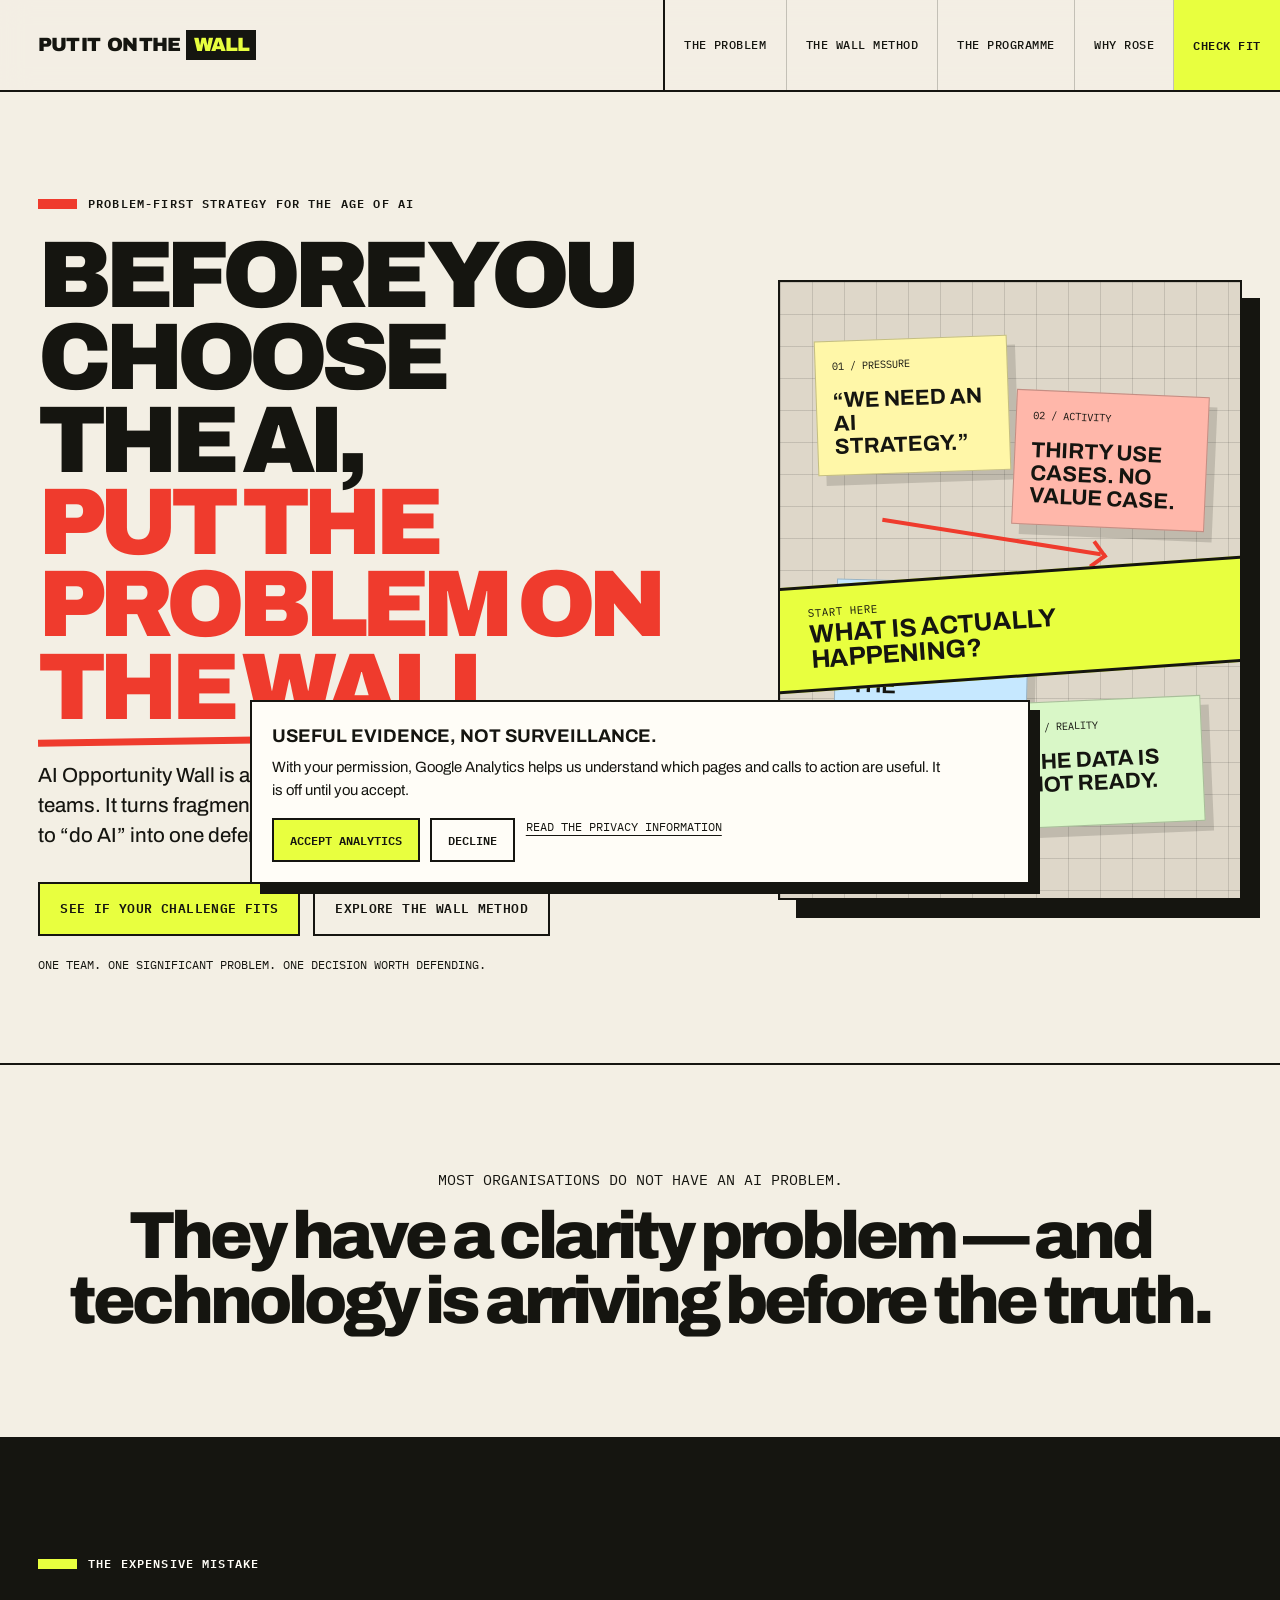
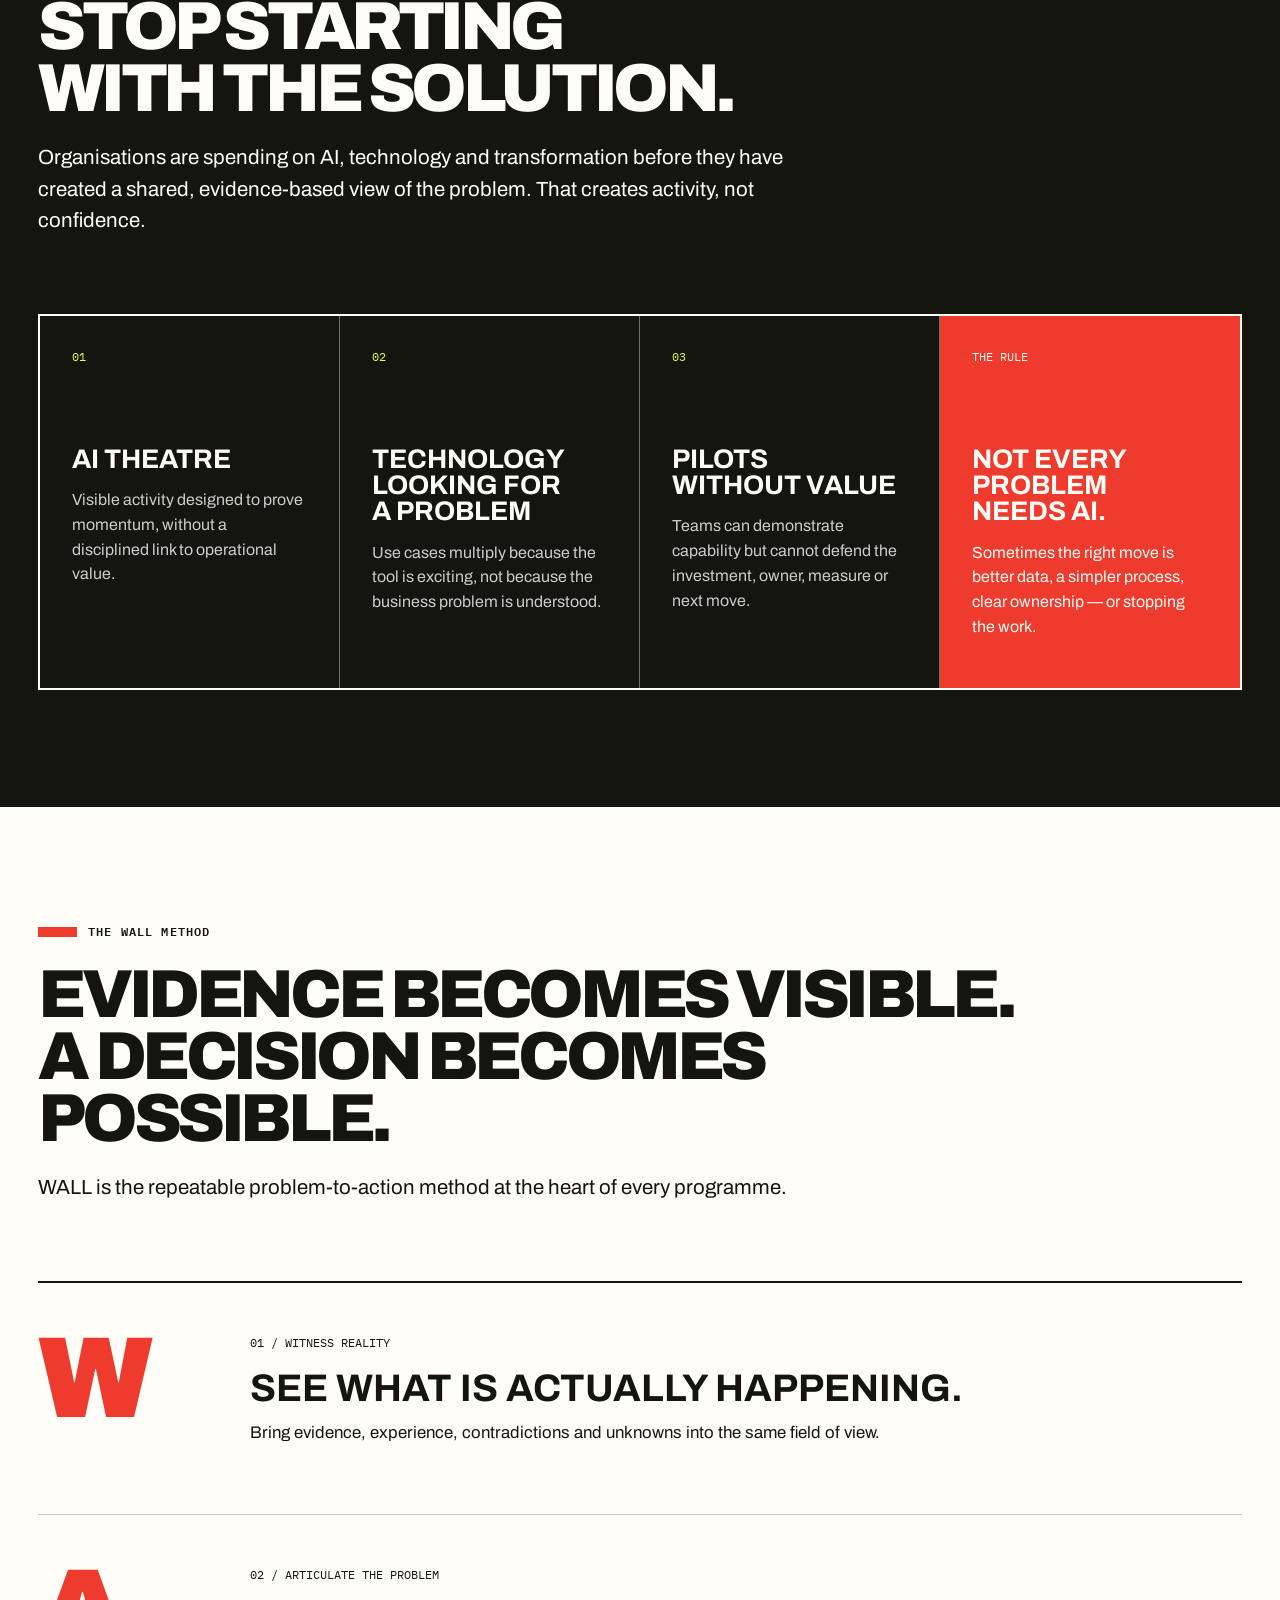
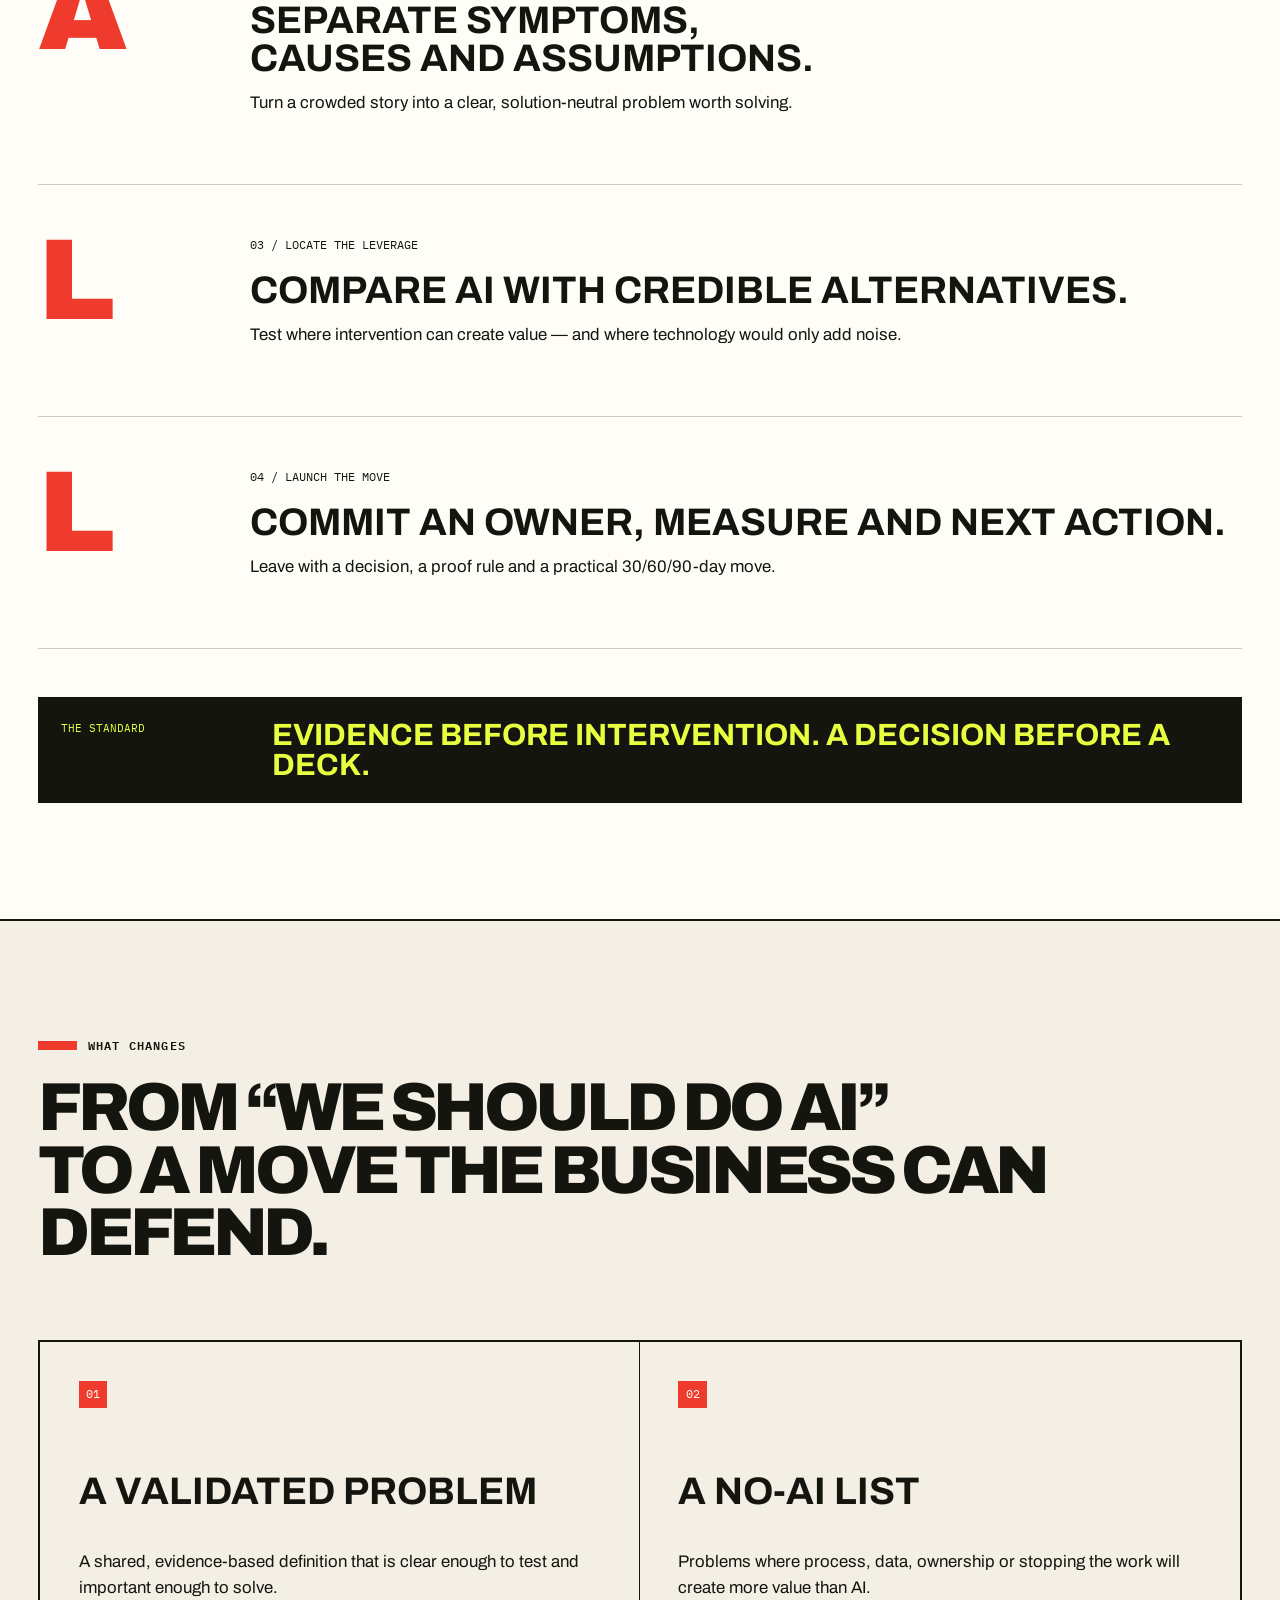
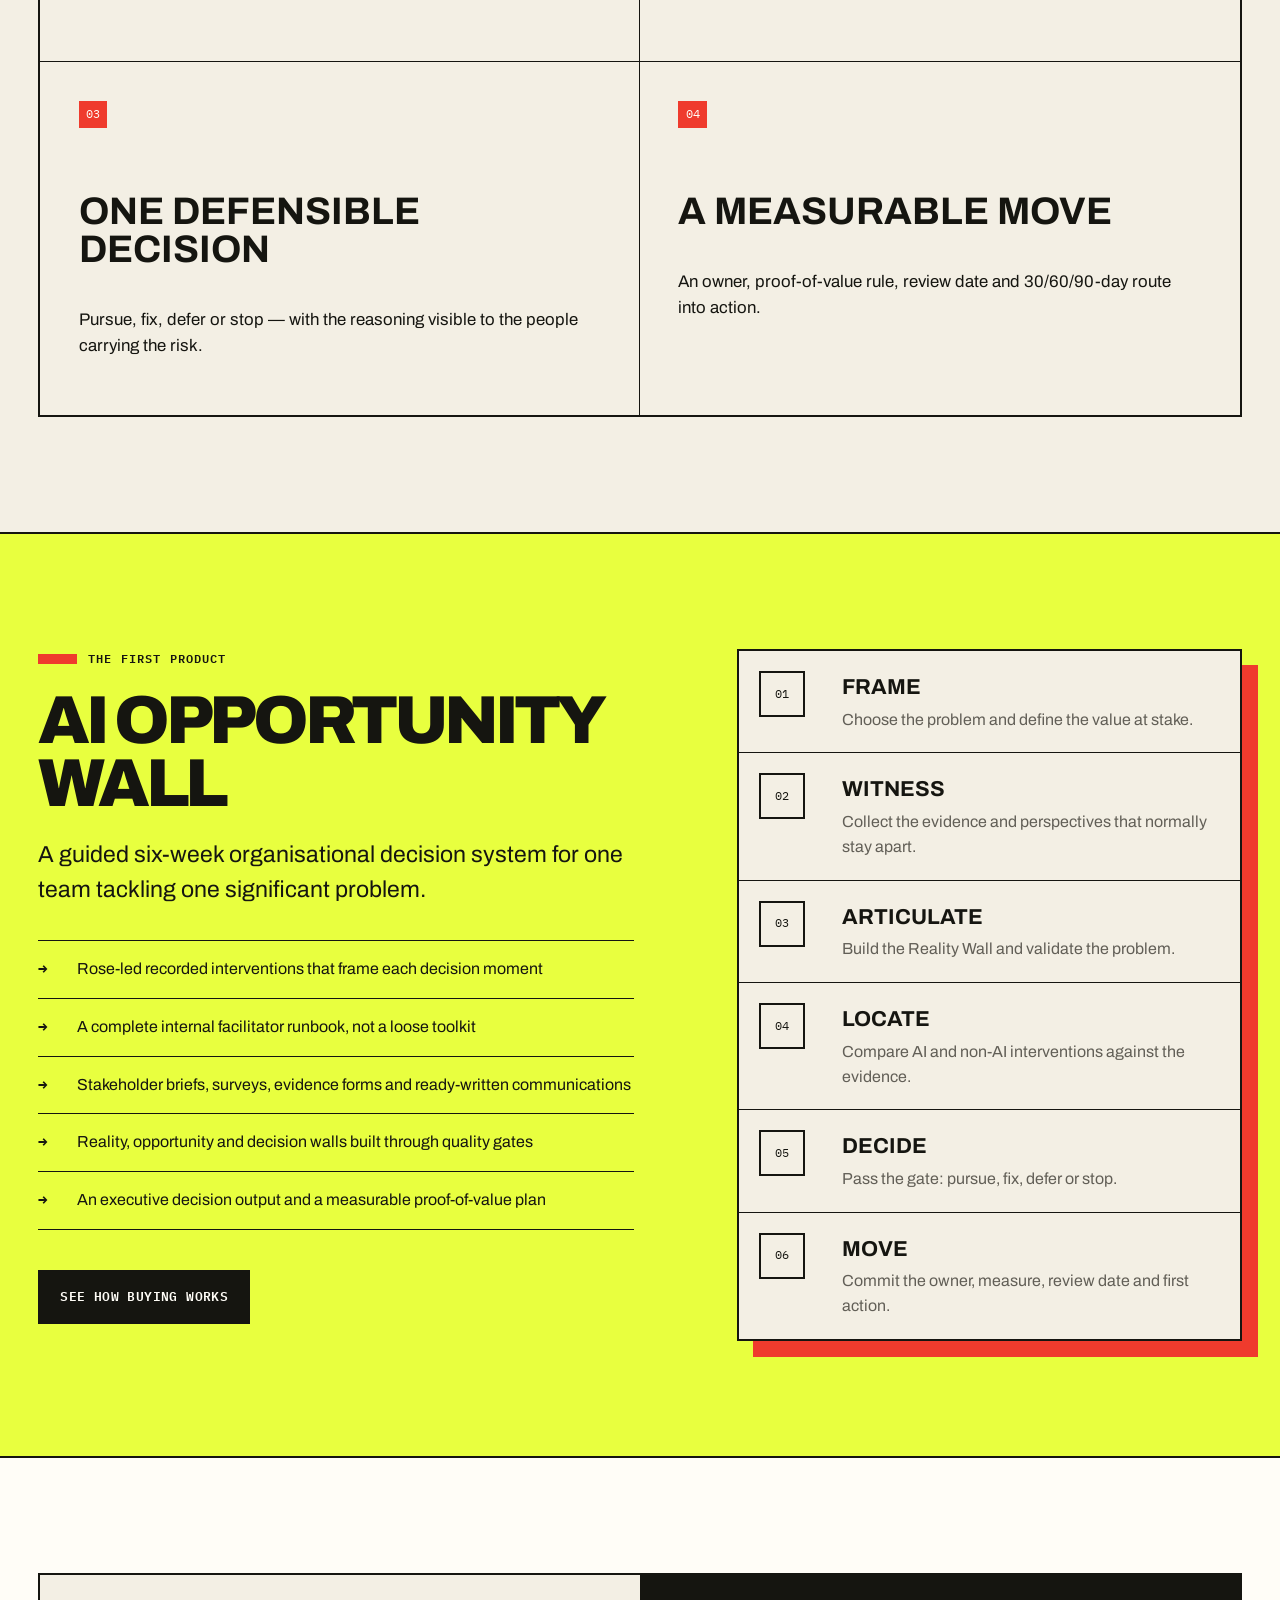
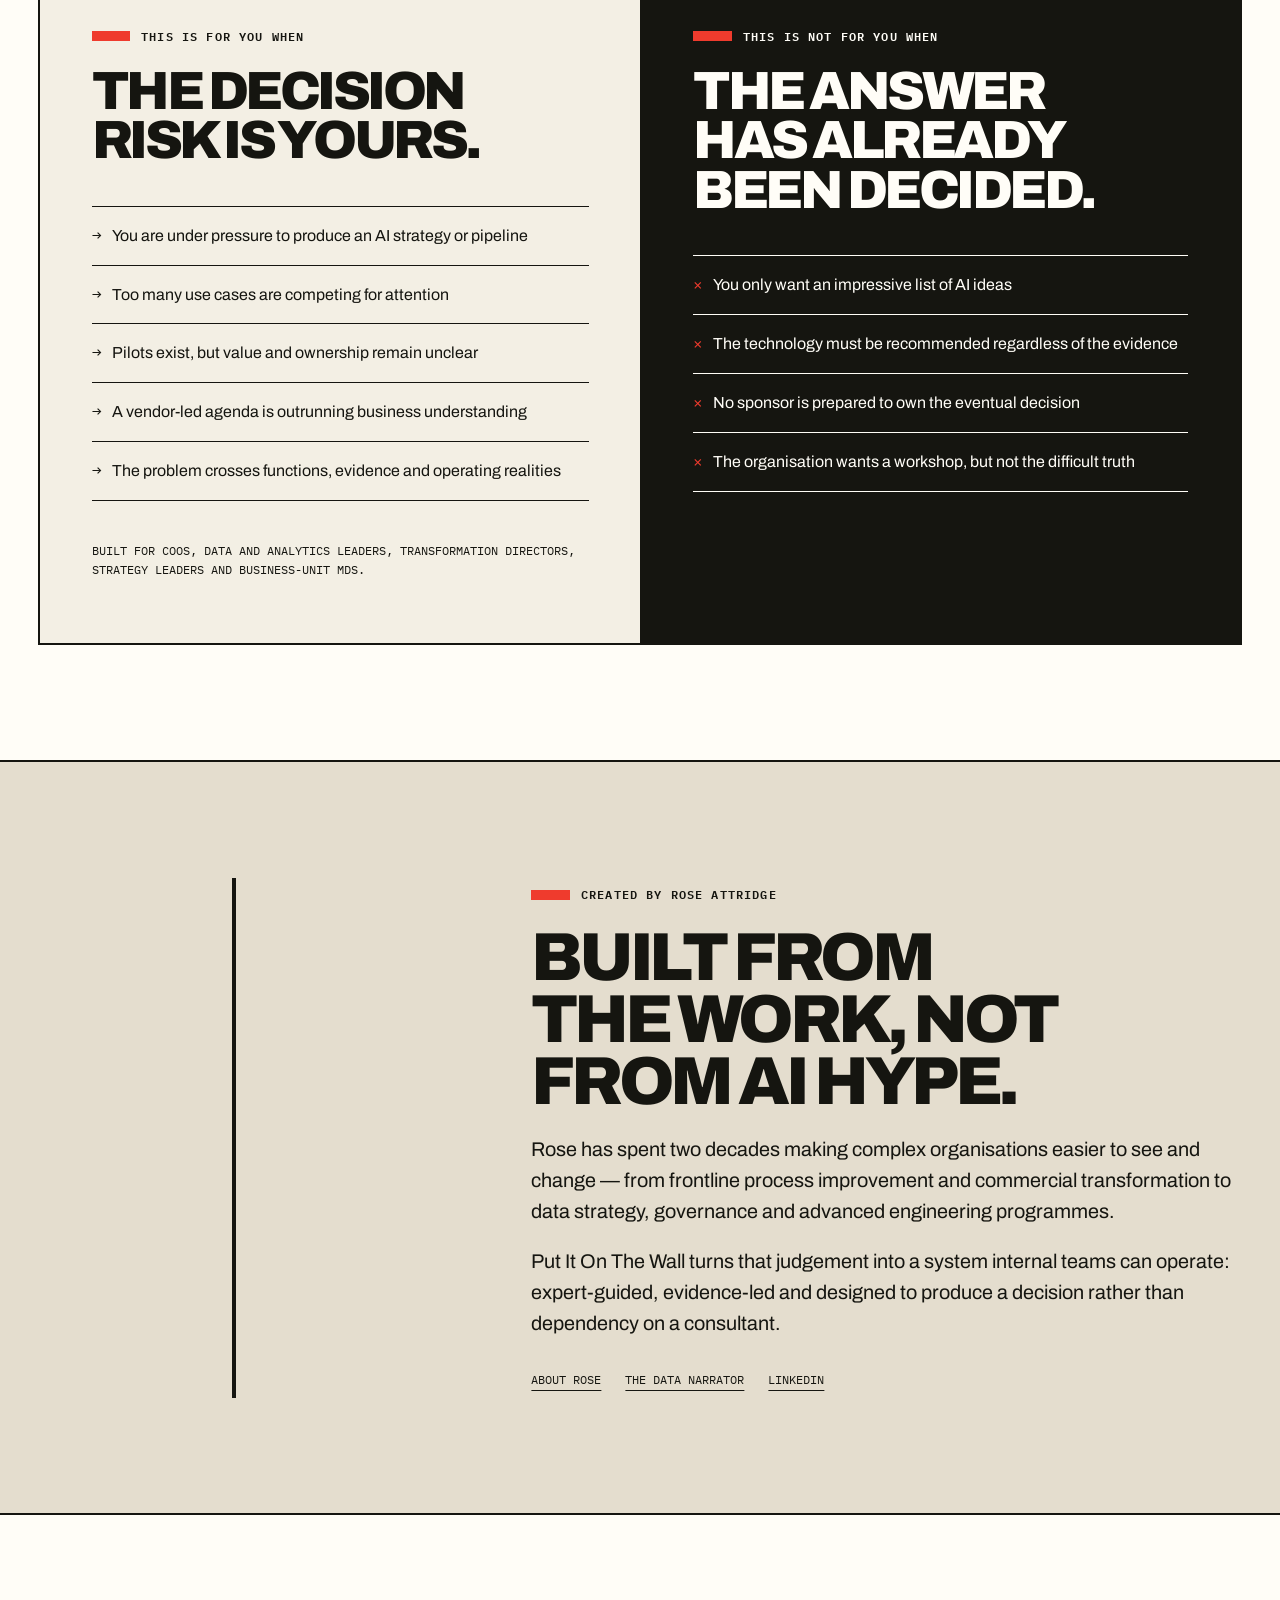
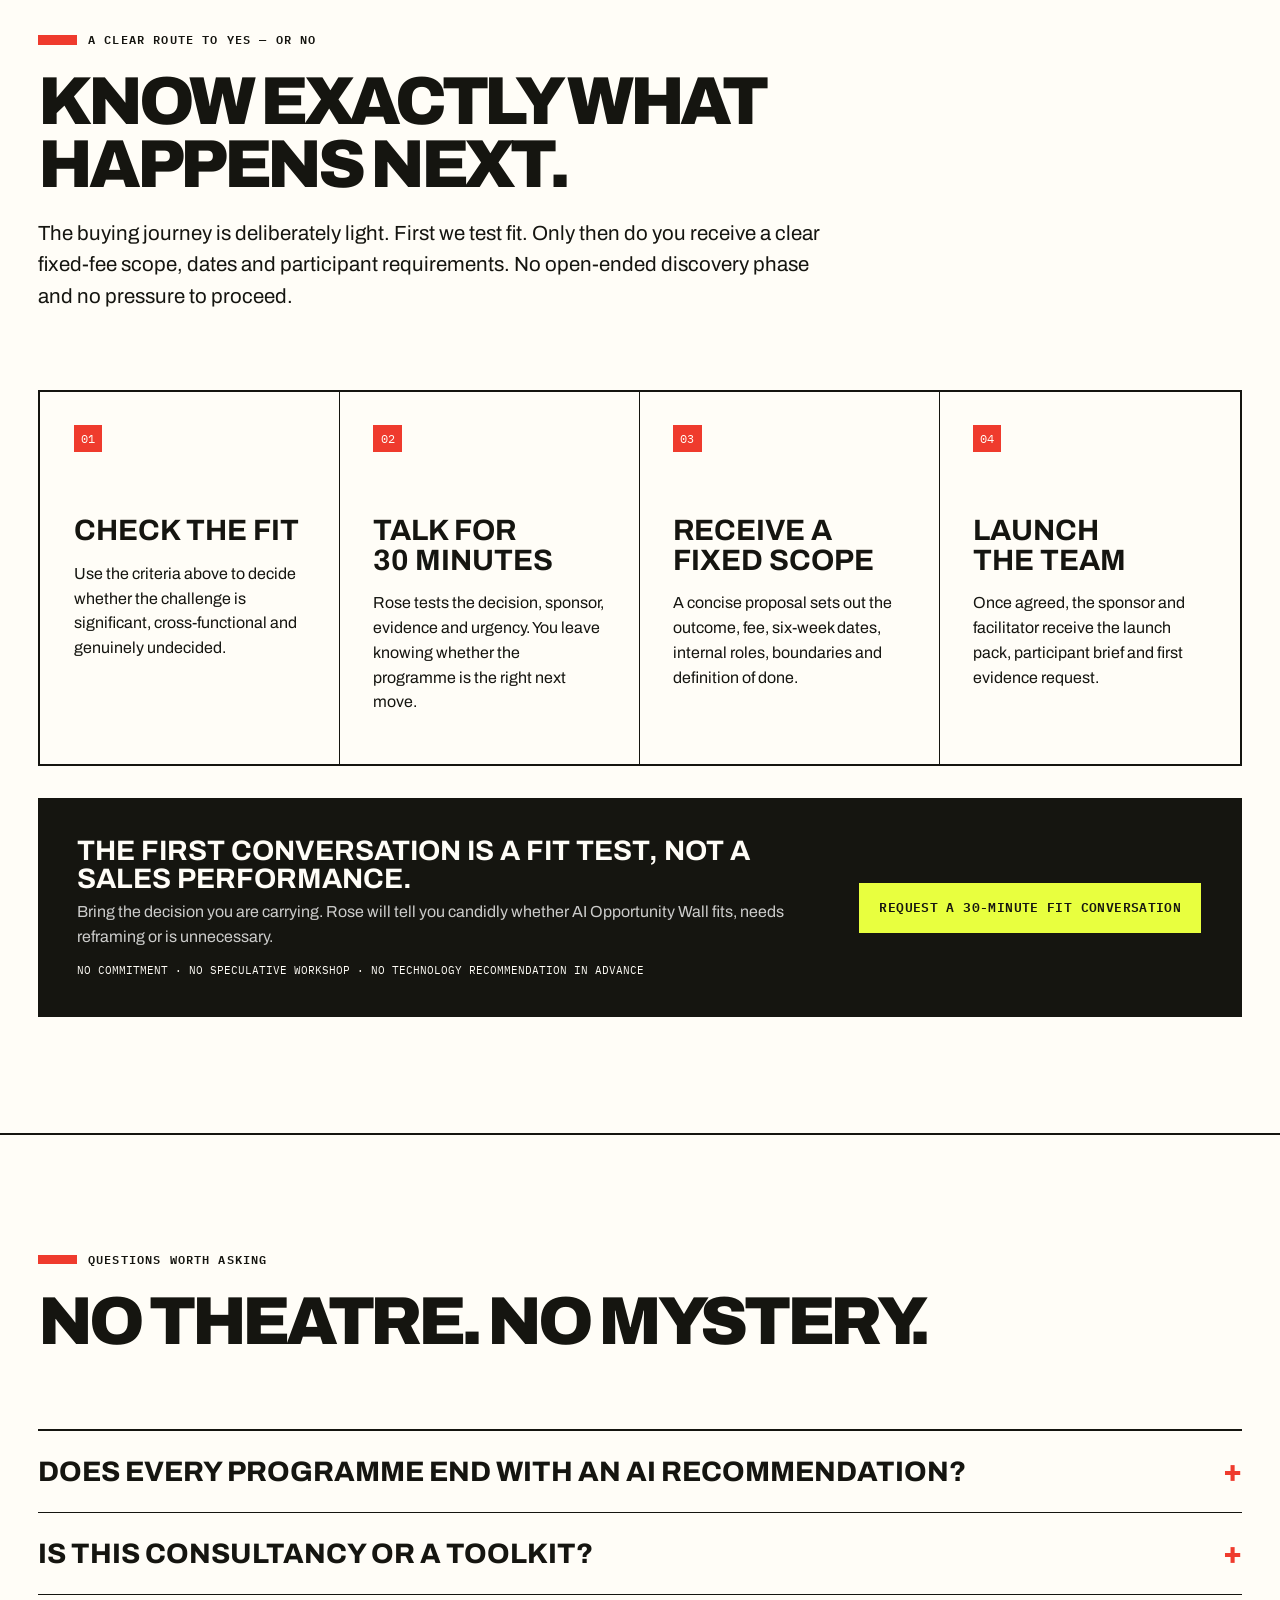
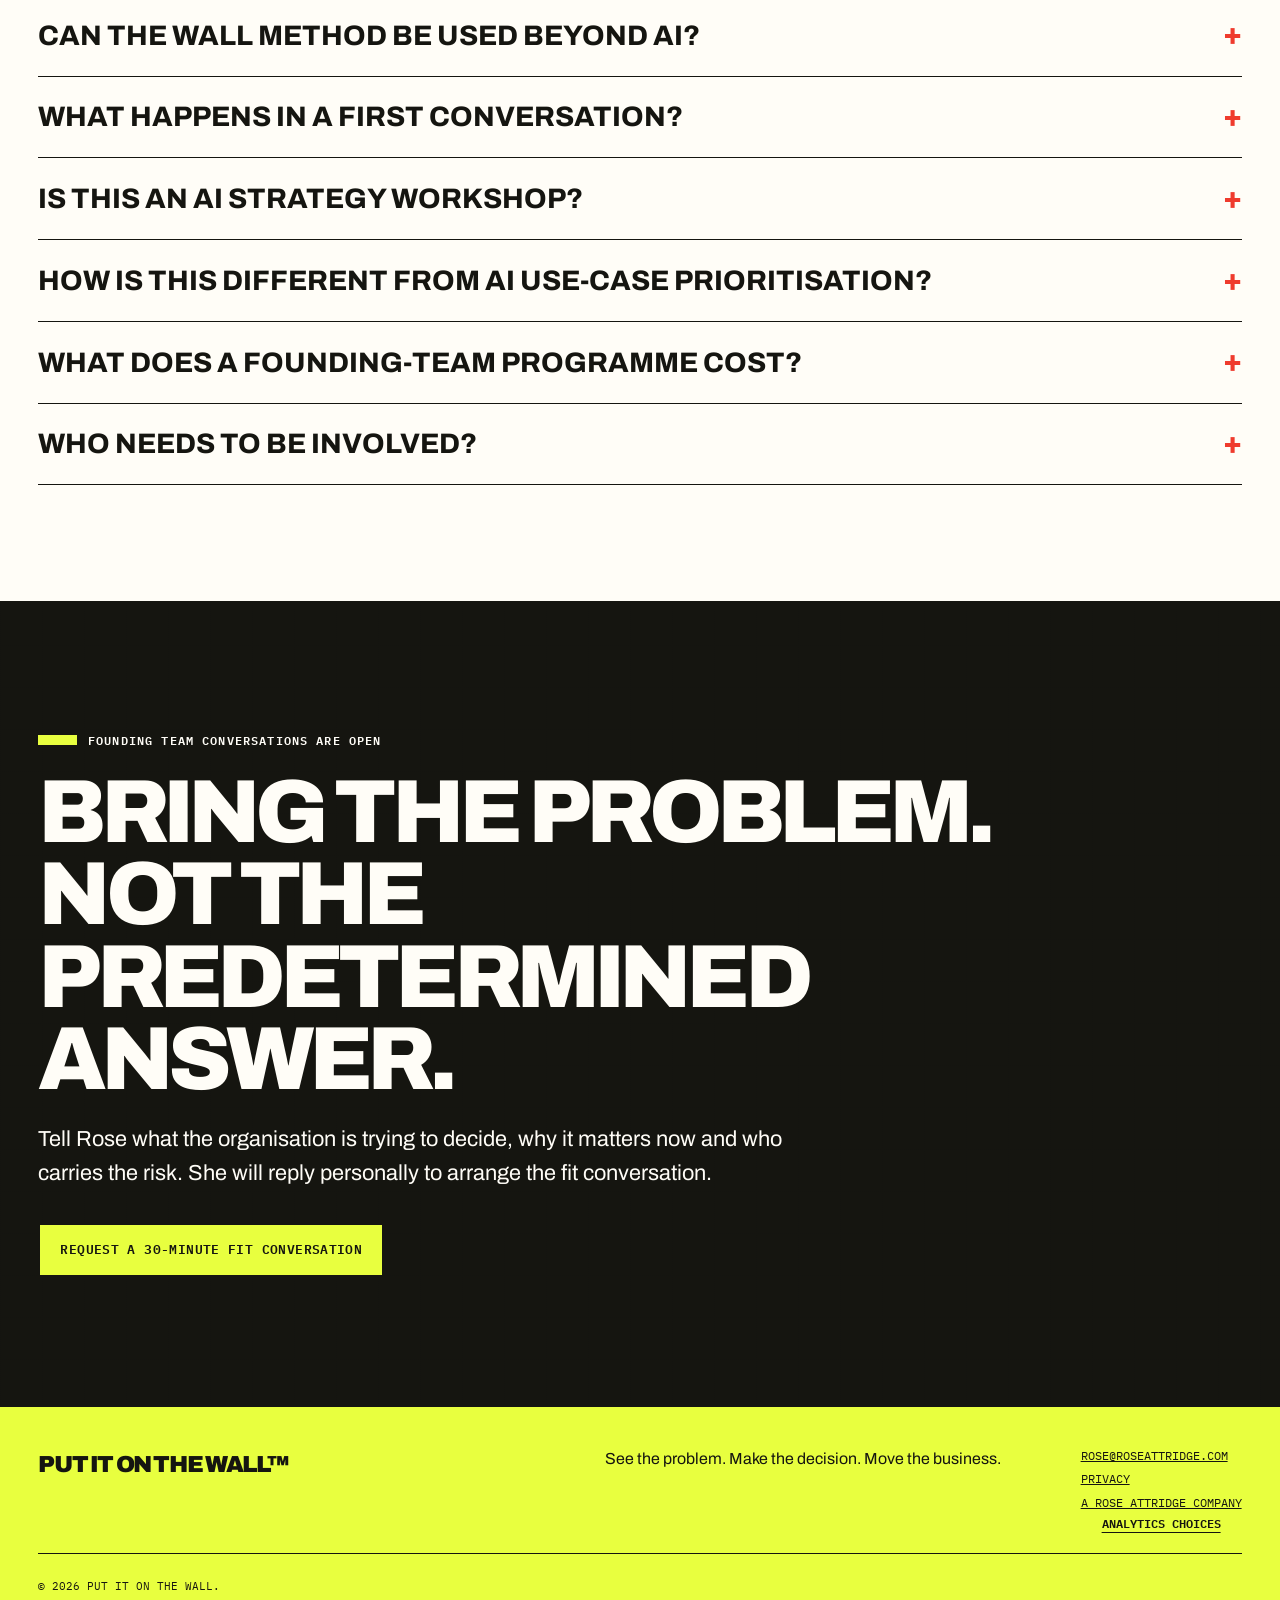
==== commit 707121b3: "Remove trademark application pending footer text" ====
--- a/index.html
+++ b/index.html
@@ -350,7 +350,7 @@
       <a href="privacy.html">Privacy</a>
       <a href="https://roseattridge.com/">A Rose Attridge company</a>
     </div>
-    <small>© <span data-year></span> Put It On The Wall. Trade mark application pending.</small>
+    <small>© <span data-year></span> Put It On The Wall.</small>
   </footer>
 
   <script src="script.js" defer></script>
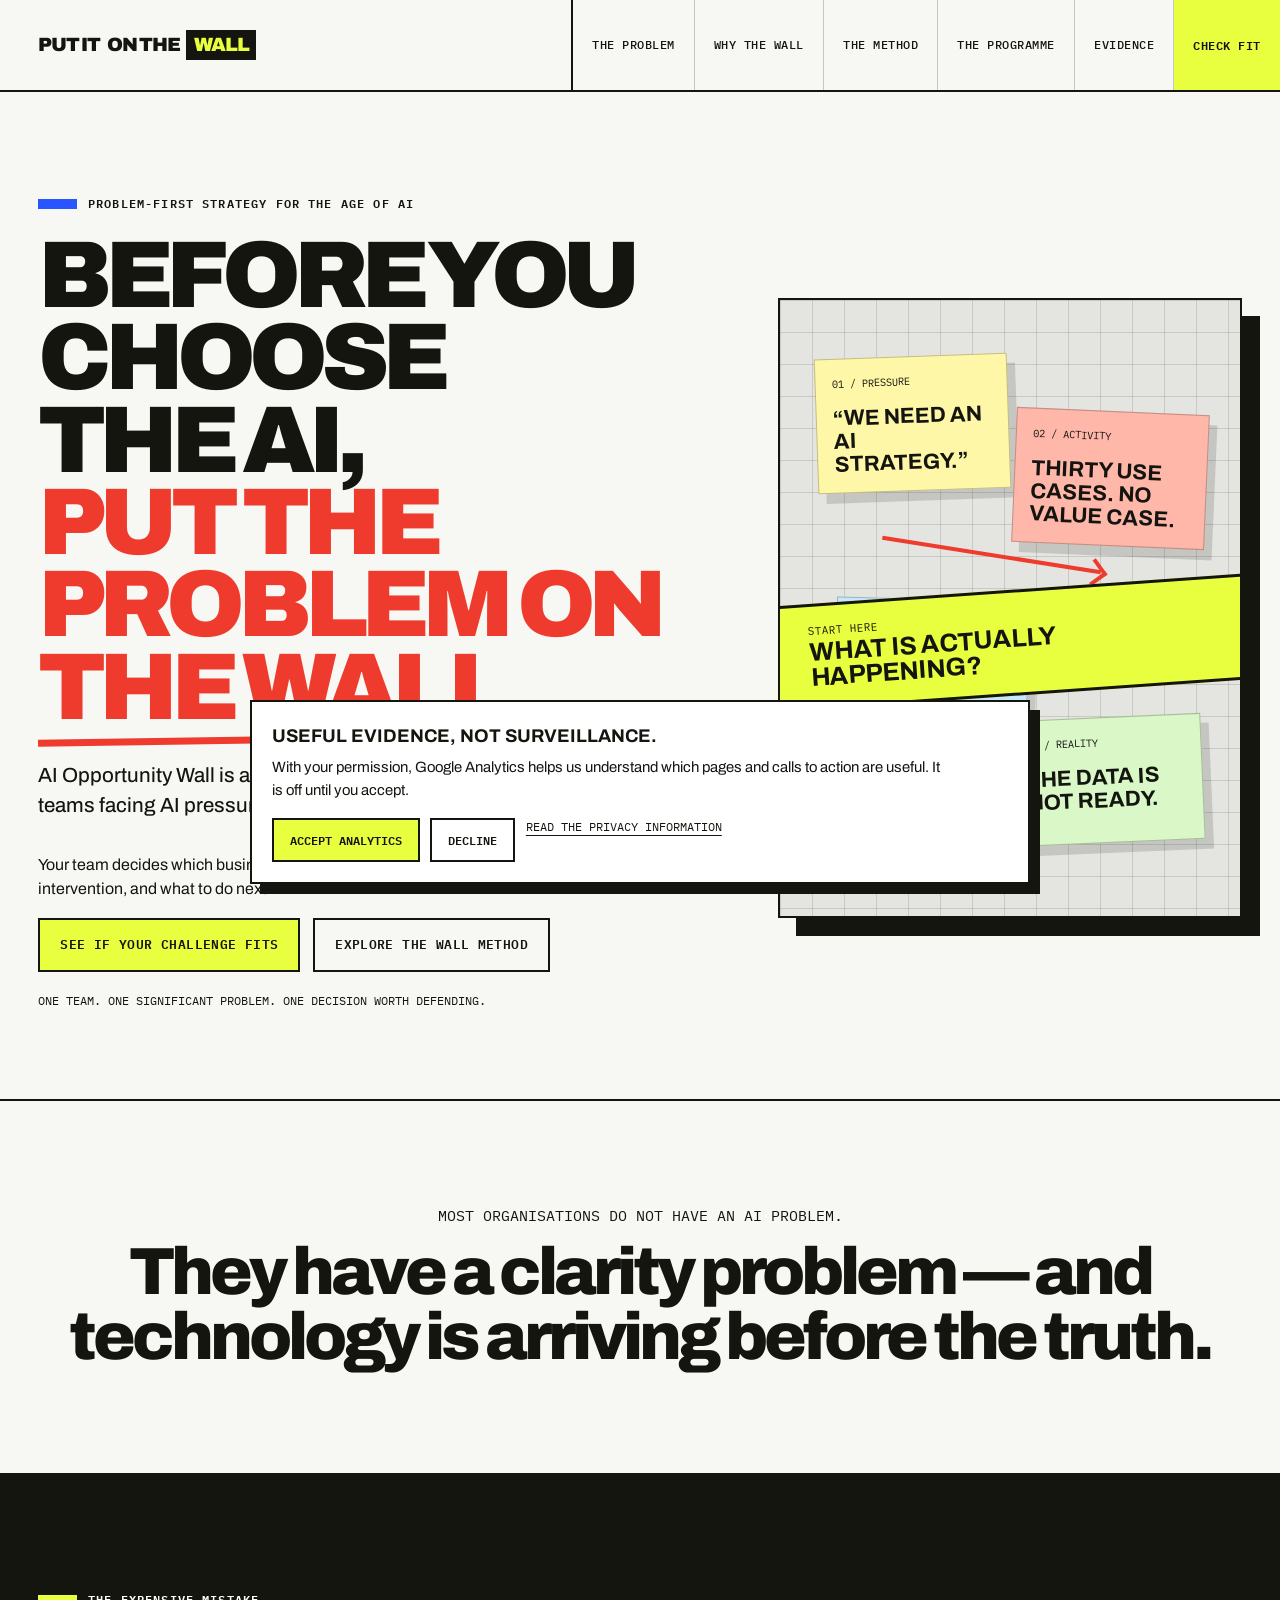
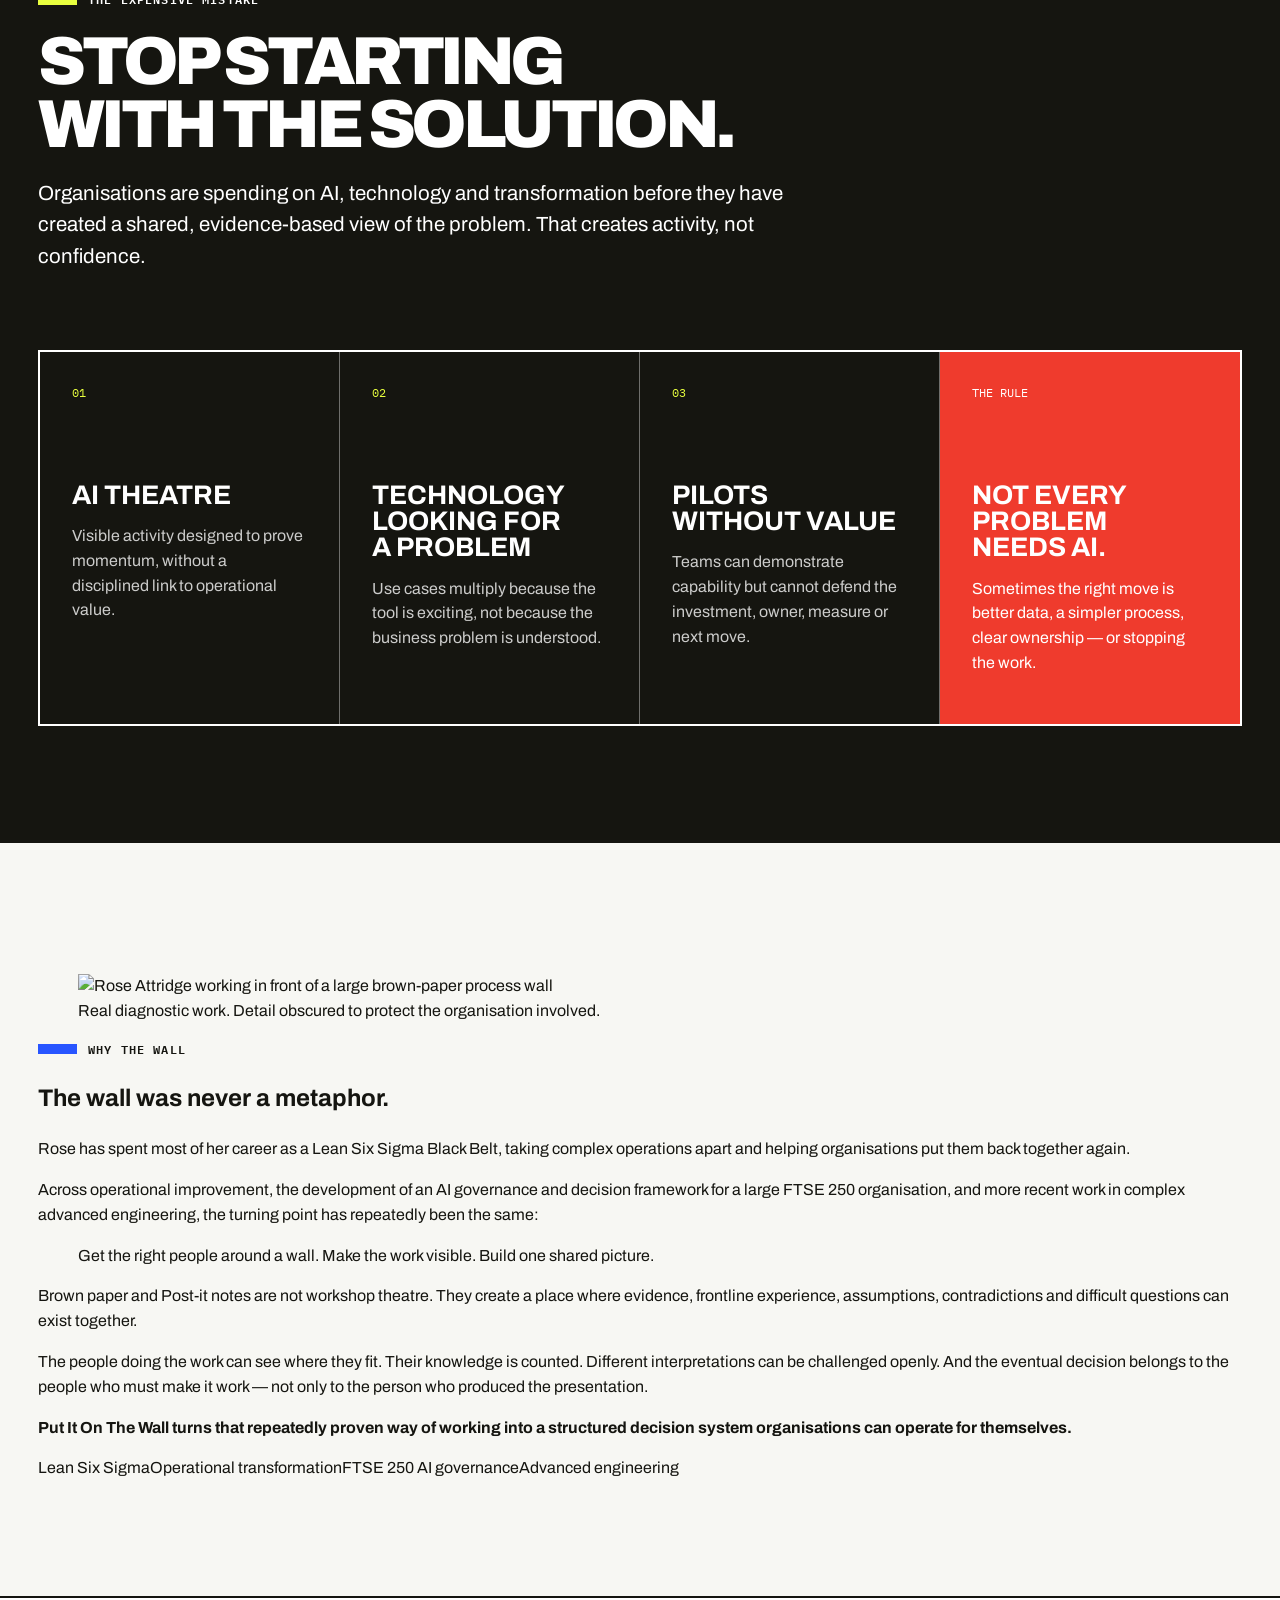
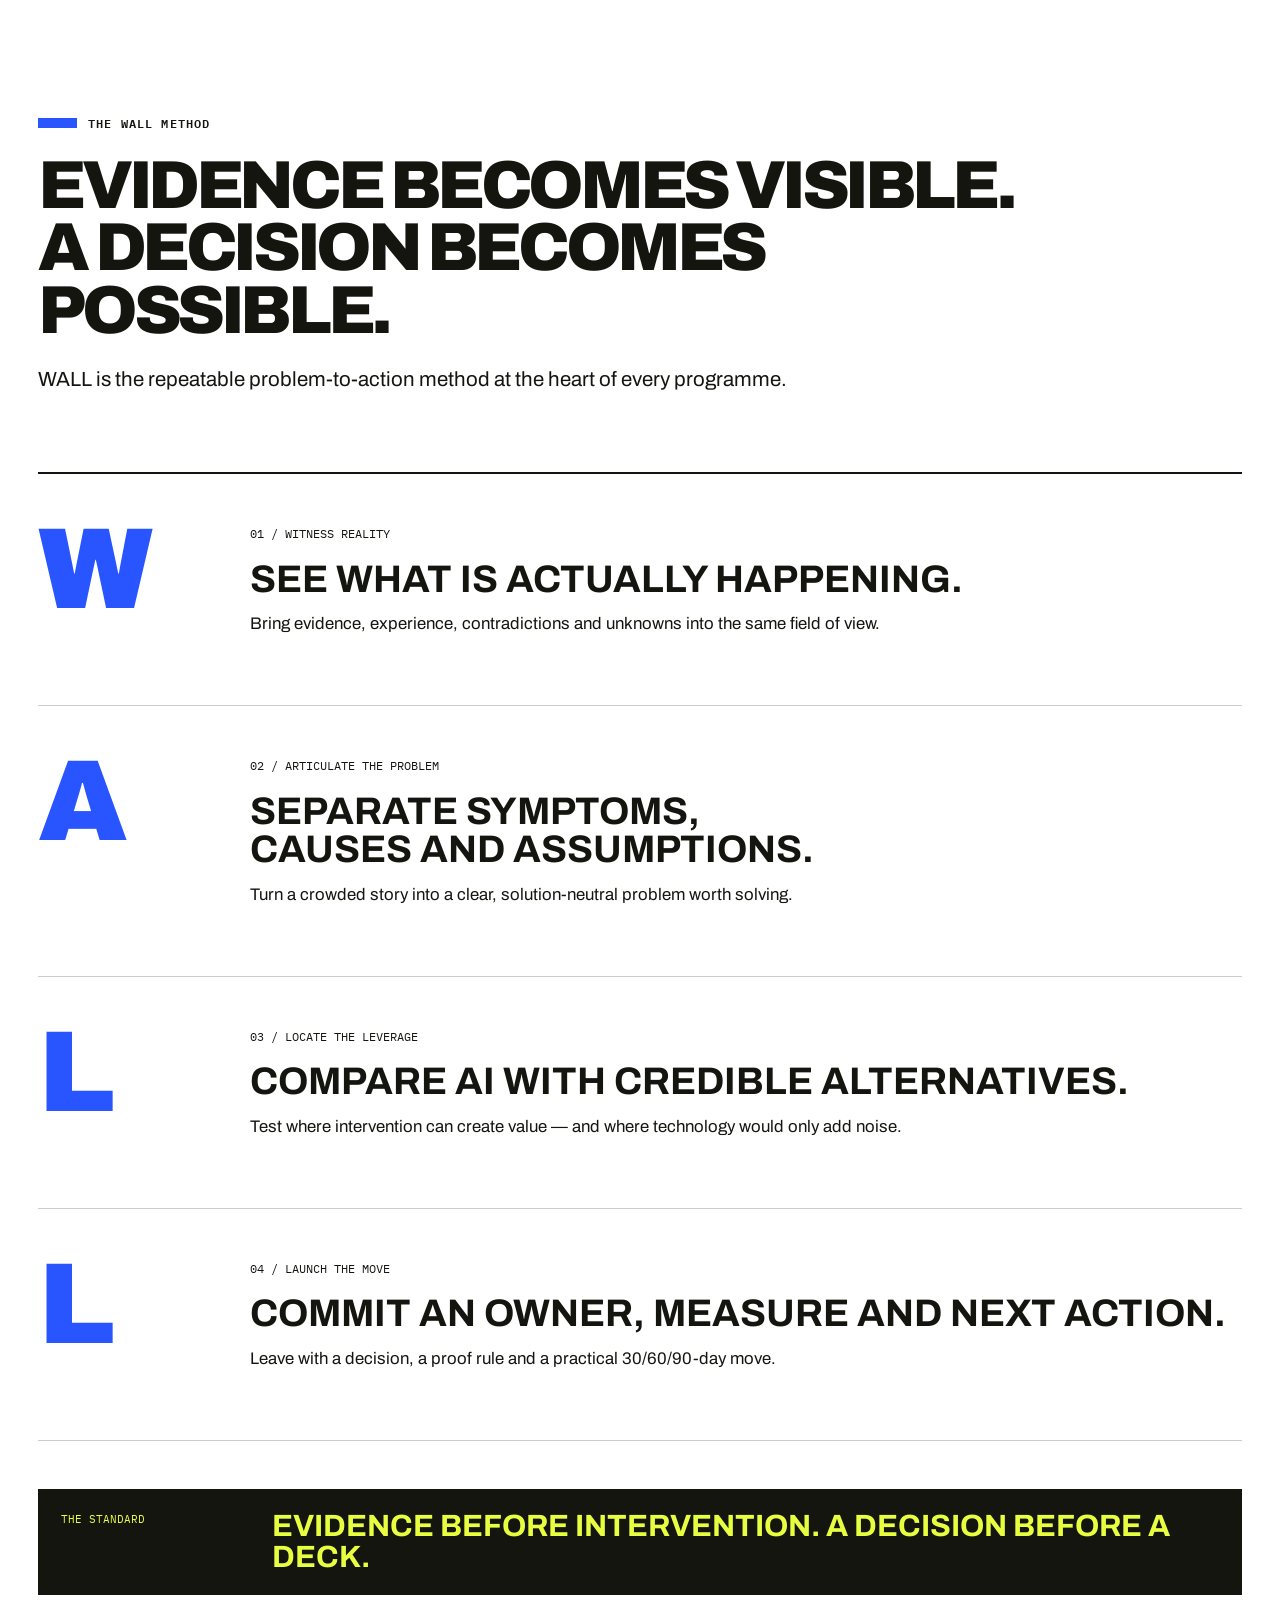
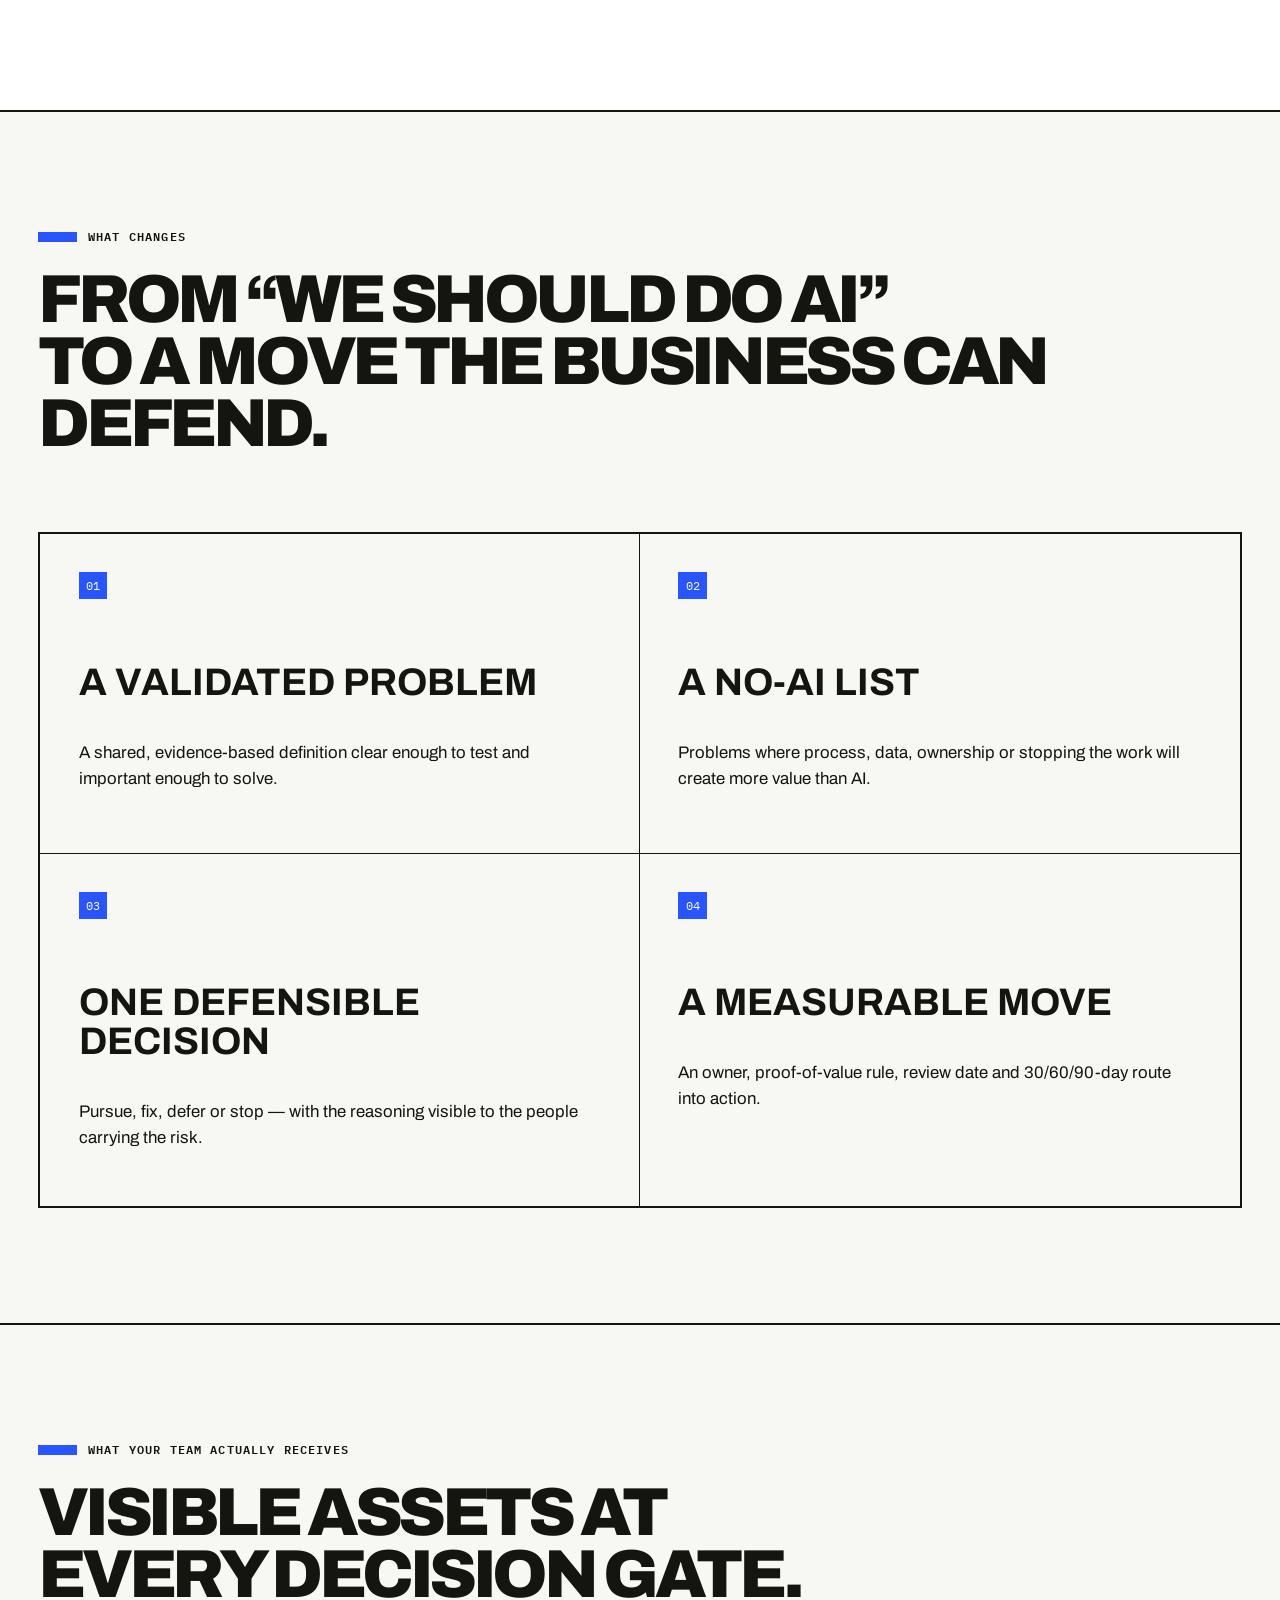
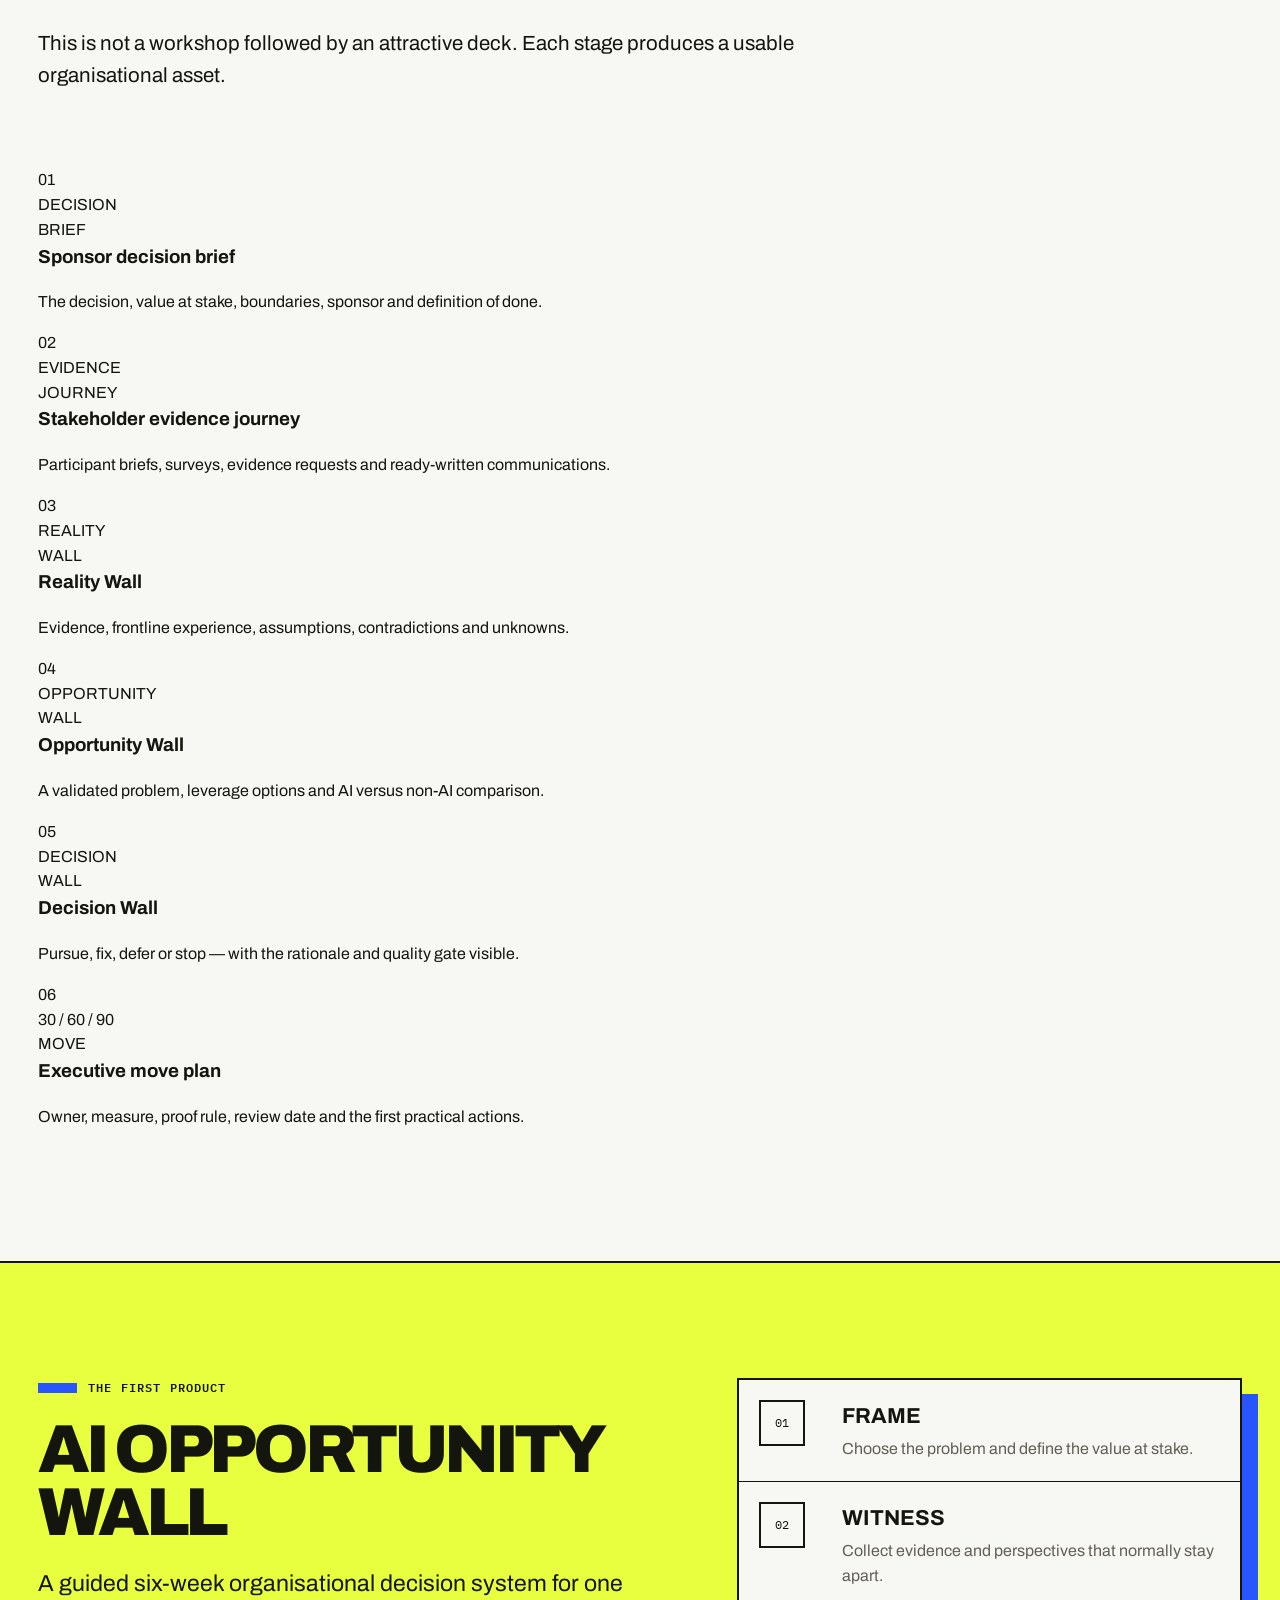
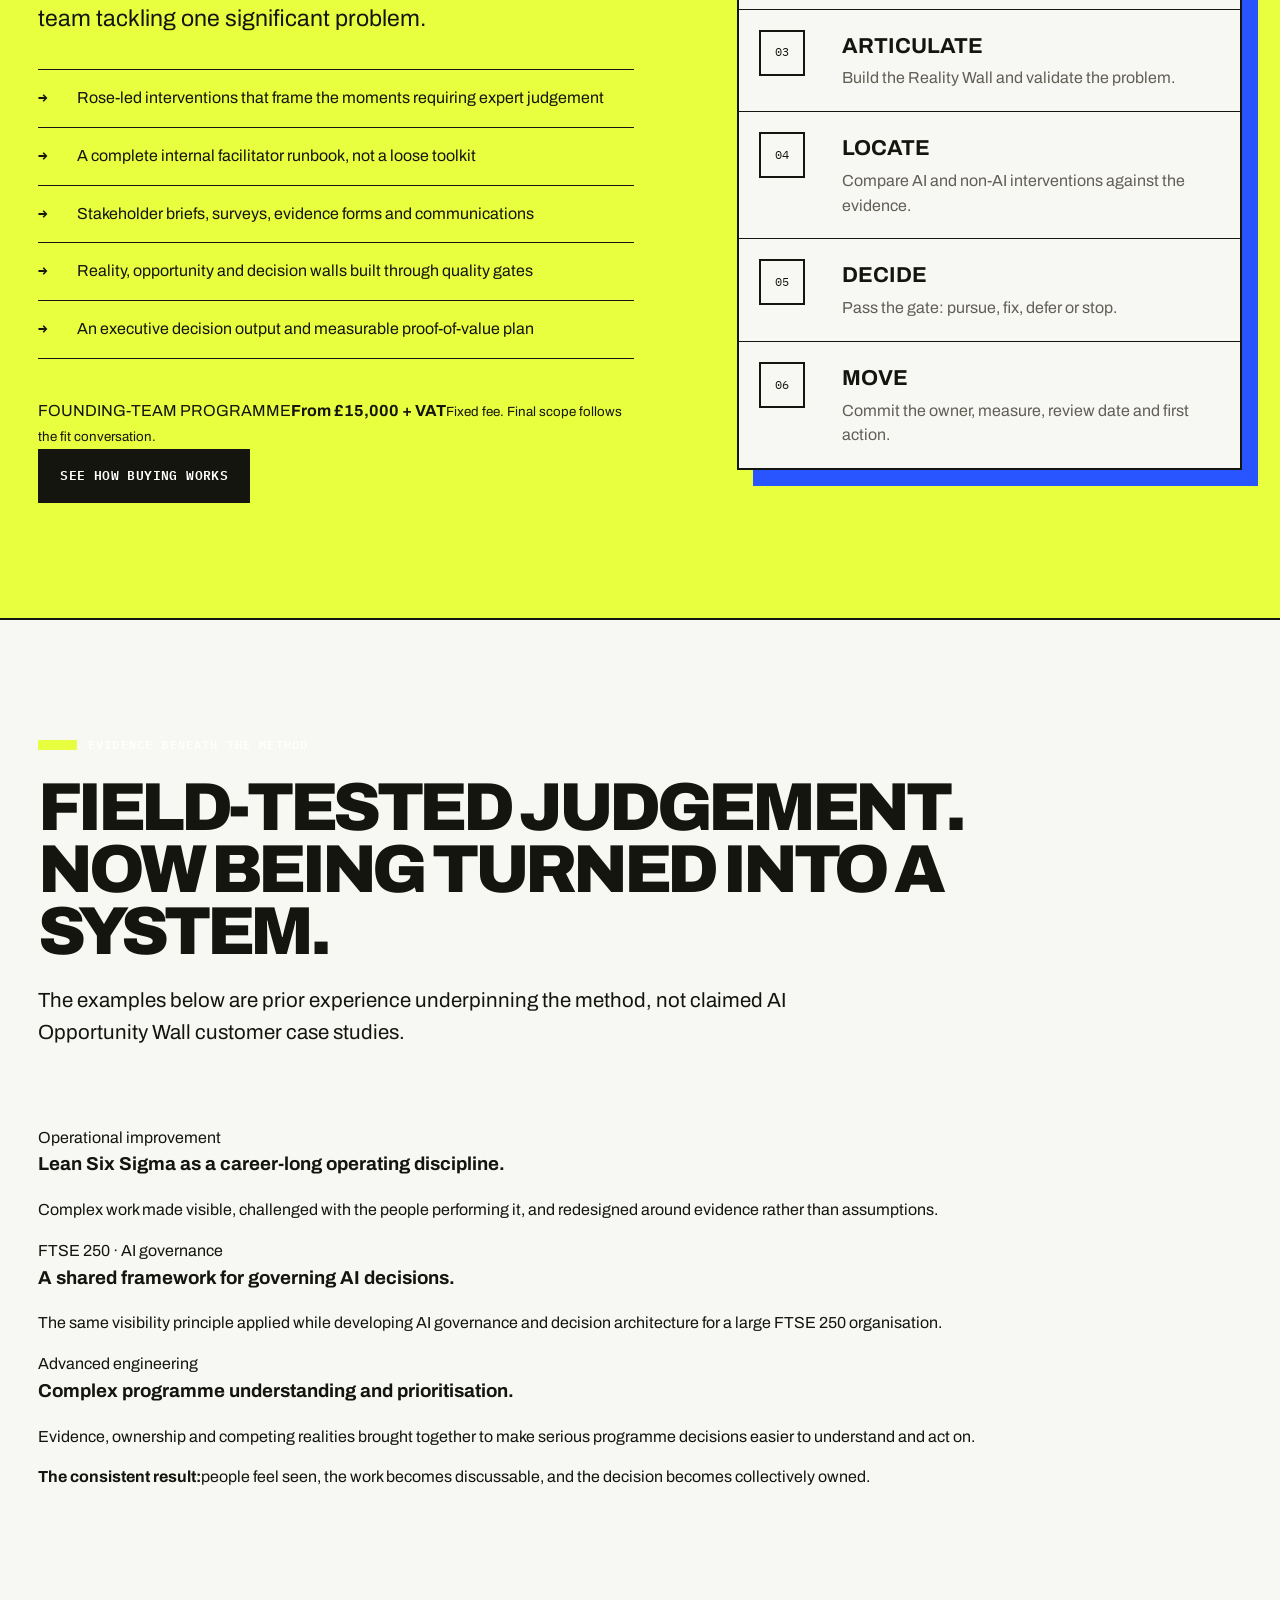
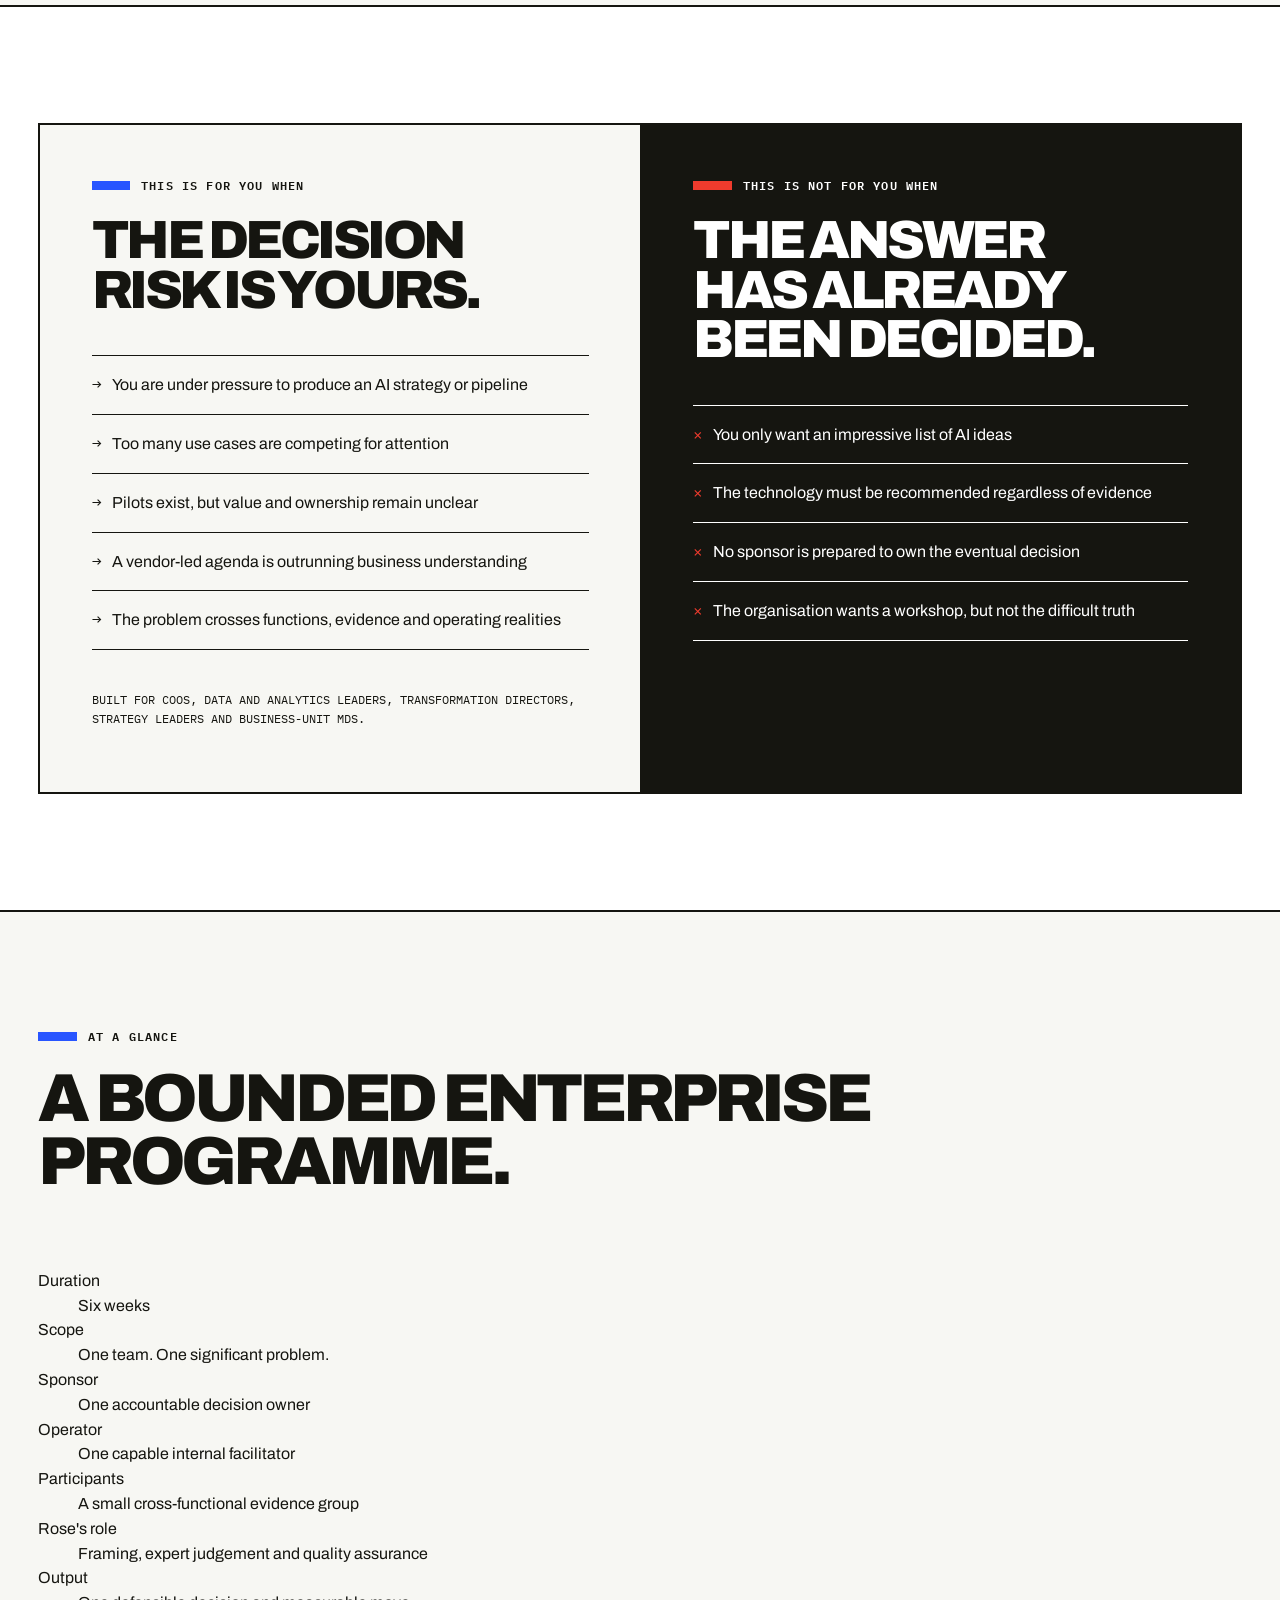
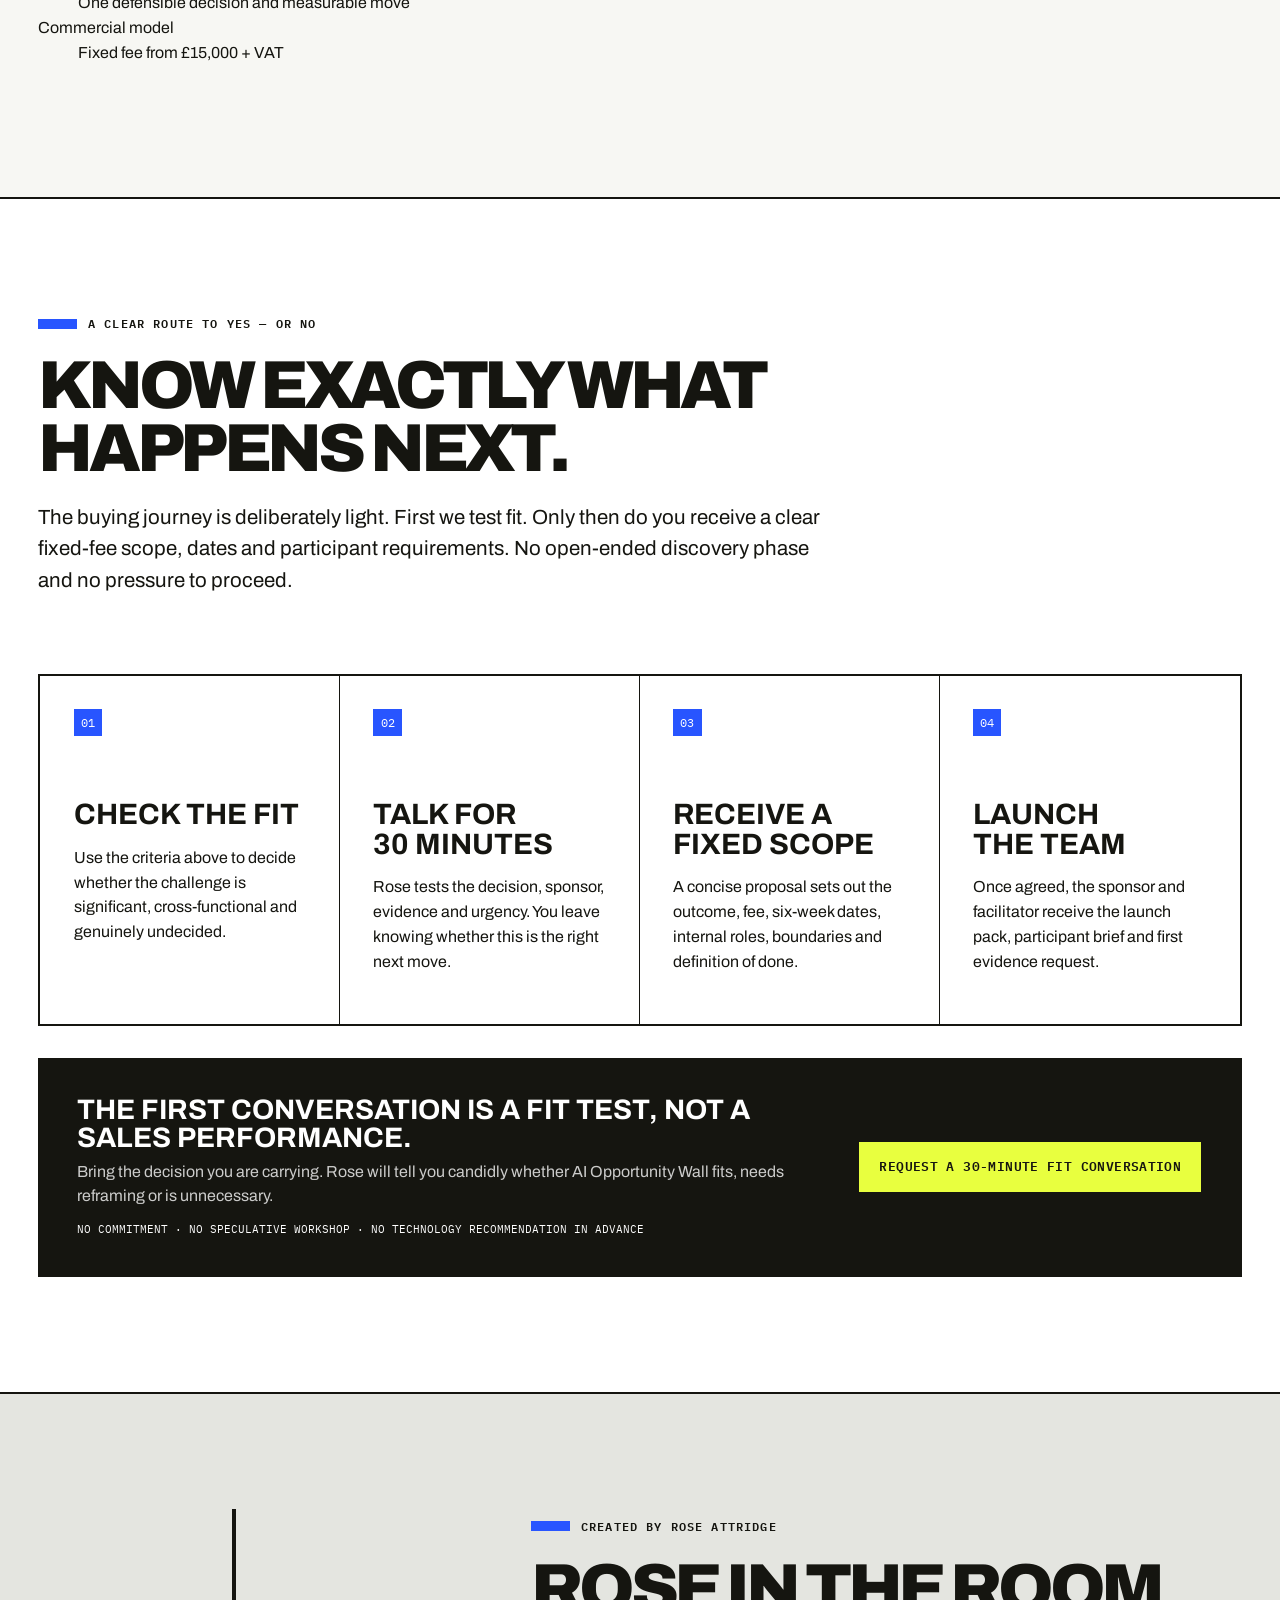
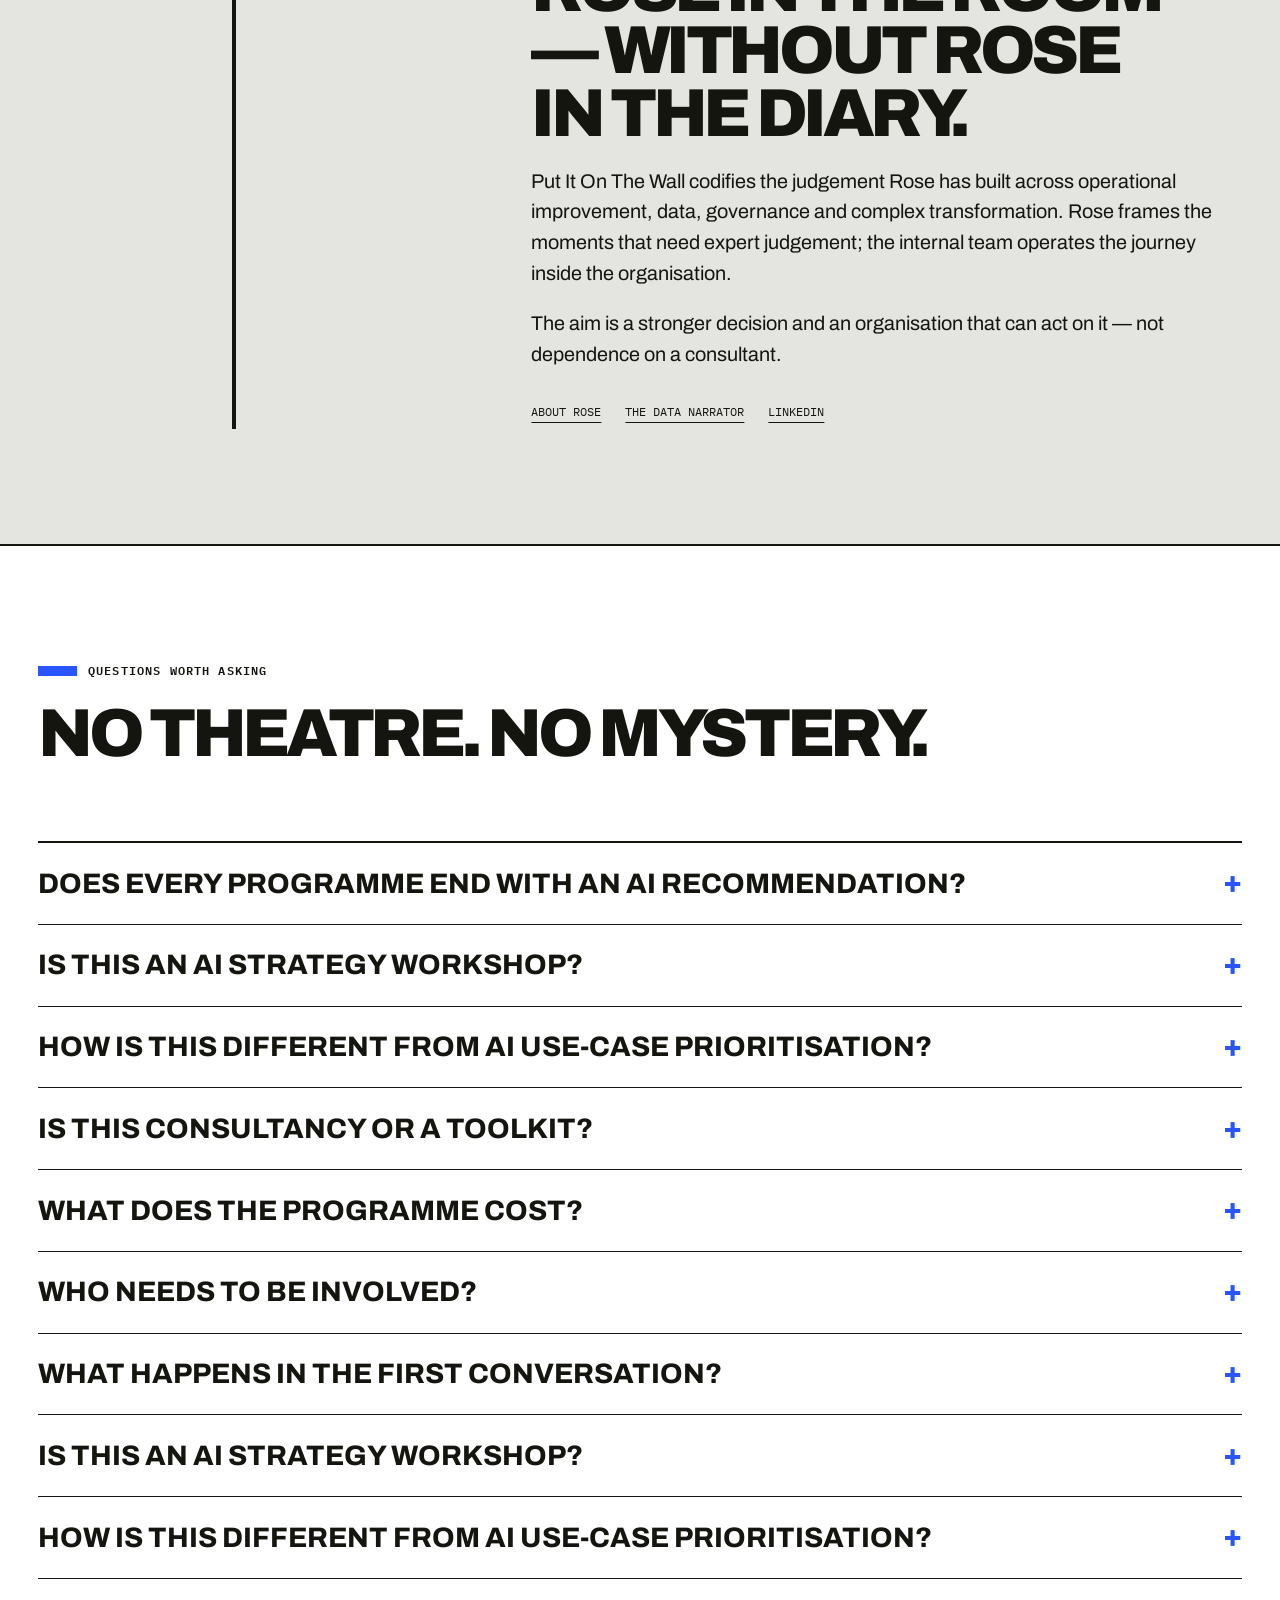
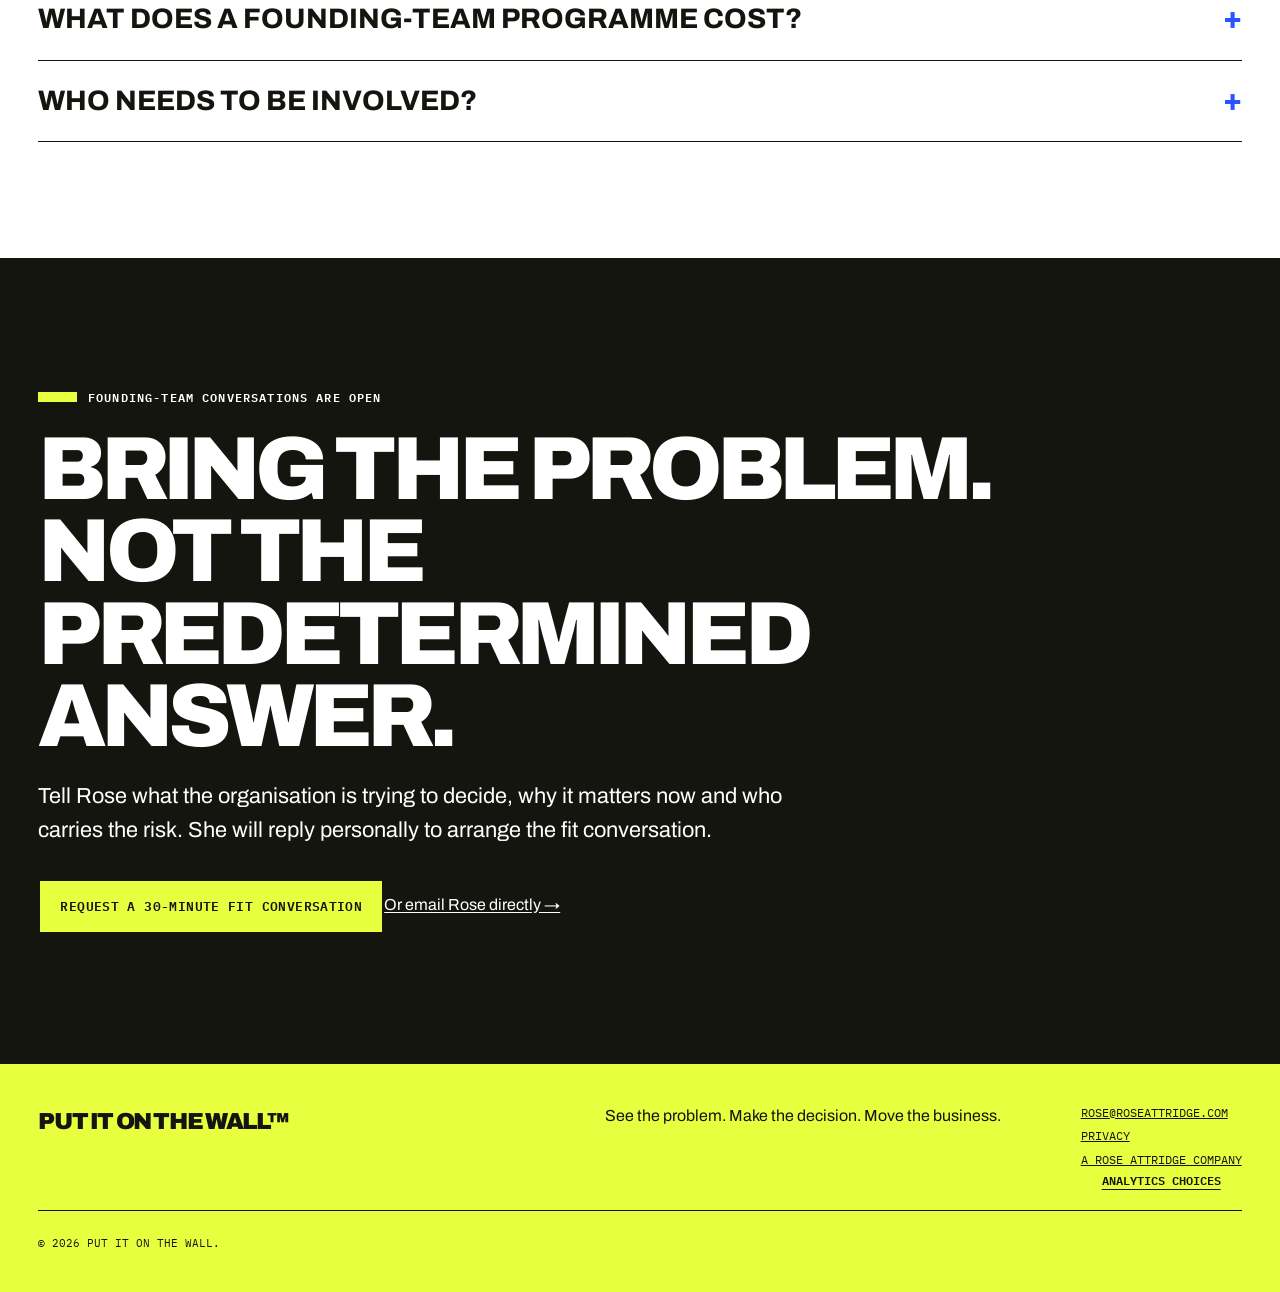
==== commit dba9ffe0: "Strengthen buyer journey and founder credibility" ====
--- a/index.html
+++ b/index.html
@@ -3,8 +3,8 @@
 <head>
   <meta charset="utf-8" />
   <meta name="viewport" content="width=device-width, initial-scale=1" />
-  <title>Put It On The Wall™ | Problem-first strategy for the age of AI</title>
-  <meta name="description" content="Before you choose the AI, put the problem on the wall. A guided six-week decision system for leadership teams facing AI pressure, fragmented evidence and unclear value." />
+  <title>AI Opportunity Wall | Problem-first AI strategy for leadership teams</title>
+  <meta name="description" content="A six-week AI opportunity assessment that helps leadership teams validate the business problem, decide whether AI is the right intervention and commit the next move." />
   <meta name="robots" content="index, follow, max-image-preview:large" />
   <link rel="canonical" href="https://putitonthewall.co.uk/" />
   <link rel="icon" href="favicon.svg" type="image/svg+xml" />
@@ -14,14 +14,16 @@
   <meta property="og:type" content="website" />
   <meta property="og:site_name" content="Put It On The Wall" />
   <meta property="og:title" content="Before you choose the AI, put the problem on the wall." />
-  <meta property="og:description" content="A problem-first decision system that turns fragmented evidence and AI pressure into one defensible move." />
+  <meta property="og:description" content="A six-week decision system that turns fragmented evidence and pressure to do AI into one defensible move." />
   <meta property="og:url" content="https://putitonthewall.co.uk/" />
-  <meta property="og:image" content="https://putitonthewall.co.uk/social-card.svg" />
+  <meta property="og:image" content="https://putitonthewall.co.uk/social-card.png" />
+  <meta property="og:image:width" content="1200" />
+  <meta property="og:image:height" content="630" />
   <meta property="og:image:alt" content="Put It On The Wall — problem-first strategy for the age of AI" />
   <meta name="twitter:card" content="summary_large_image" />
   <meta name="twitter:title" content="Before you choose the AI, put the problem on the wall." />
   <meta name="twitter:description" content="See the problem. Make the decision. Move the business." />
-  <meta name="twitter:image" content="https://putitonthewall.co.uk/social-card.svg" />
+  <meta name="twitter:image" content="https://putitonthewall.co.uk/social-card.png" />
 
   <link rel="preconnect" href="https://fonts.googleapis.com" />
   <link rel="preconnect" href="https://fonts.gstatic.com" crossorigin />
@@ -31,38 +33,58 @@
   <script type="application/ld+json">
   {
     "@context": "https://schema.org",
-    "@type": "Organization",
-    "name": "Put It On The Wall",
-    "url": "https://putitonthewall.co.uk/",
-    "founder": {
-      "@type": "Person",
-      "name": "Rose Attridge",
-      "url": "https://roseattridge.com/"
-    },
-    "description": "A problem-first strategy company helping leadership teams make complex reality visible before choosing AI, technology or transformation interventions.",
-    "email": "rose@roseattridge.com"
+    "@graph": [
+      {
+        "@type": "Organization",
+        "@id": "https://putitonthewall.co.uk/#organisation",
+        "name": "Put It On The Wall",
+        "url": "https://putitonthewall.co.uk/",
+        "email": "rose@roseattridge.com",
+        "founder": { "@type": "Person", "name": "Rose Attridge", "url": "https://roseattridge.com/" },
+        "description": "A problem-first strategy company helping leadership teams make complex reality visible before choosing AI, technology or transformation interventions."
+      },
+      {
+        "@type": "WebSite",
+        "@id": "https://putitonthewall.co.uk/#website",
+        "url": "https://putitonthewall.co.uk/",
+        "name": "Put It On The Wall",
+        "alternateName": "WALL",
+        "publisher": { "@id": "https://putitonthewall.co.uk/#organisation" },
+        "inLanguage": "en-GB"
+      },
+      {
+        "@type": "Service",
+        "@id": "https://putitonthewall.co.uk/#ai-opportunity-wall",
+        "name": "AI Opportunity Wall",
+        "serviceType": "AI opportunity assessment and decision programme",
+        "description": "A guided six-week decision system that helps leadership teams validate a significant business problem, compare AI with non-AI interventions and commit one measurable next move.",
+        "url": "https://putitonthewall.co.uk/#programme",
+        "provider": { "@id": "https://putitonthewall.co.uk/#organisation" },
+        "areaServed": "GB",
+        "audience": { "@type": "BusinessAudience", "audienceType": "COOs, data leaders, transformation directors, strategy leaders and business-unit managing directors" },
+        "offers": { "@type": "Offer", "price": "15000", "priceCurrency": "GBP", "description": "Founding-team programme from £15,000 plus VAT, subject to fit and scope." }
+      },
+      {
+        "@type": "FAQPage",
+        "@id": "https://putitonthewall.co.uk/#faq",
+        "mainEntity": [
+          { "@type": "Question", "name": "Does every programme end with an AI recommendation?", "acceptedAnswer": { "@type": "Answer", "text": "No. A credible No-AI decision is a valuable outcome. The purpose is to choose the intervention that creates value, not to justify technology already selected." } },
+          { "@type": "Question", "name": "Is this an AI strategy workshop?", "acceptedAnswer": { "@type": "Answer", "text": "No. It is a six-week AI opportunity assessment and decision system. Live sessions are used only where people need to resolve different interpretations, make trade-offs or commit ownership." } },
+          { "@type": "Question", "name": "How is this different from AI use-case prioritisation?", "acceptedAnswer": { "@type": "Answer", "text": "Conventional prioritisation often starts with a list of ideas. AI Opportunity Wall starts with evidence, validates the underlying business problem and compares AI with credible non-AI alternatives before anything is prioritised." } },
+          { "@type": "Question", "name": "What does the programme cost?", "acceptedAnswer": { "@type": "Answer", "text": "Founding-team programmes start from £15,000 plus VAT. If the programme fits, Rose provides a fixed-fee scope covering the six-week journey, dates, internal roles, support boundaries and definition of done." } }
+        ]
+      }
+    ]
   }
   </script>
 </head>
 <body>
   <a class="skip-link" href="#main">Skip to content</a>
-
   <header class="site-header" data-header>
-    <a class="wordmark" href="#top" aria-label="Put It On The Wall home">
-      <span>PUT IT</span><span>ON THE</span><span class="wordmark-wall">WALL</span>
-    </a>
-
-    <button class="menu-button" type="button" aria-expanded="false" aria-controls="site-nav" data-menu>
-      <span>Menu</span>
-      <span class="menu-mark" aria-hidden="true"></span>
-    </button>
-
+    <a class="wordmark" href="#top" aria-label="Put It On The Wall home"><span>PUT IT</span><span>ON THE</span><span class="wordmark-wall">WALL</span></a>
+    <button class="menu-button" type="button" aria-expanded="false" aria-controls="site-nav" data-menu><span>Menu</span><span class="menu-mark" aria-hidden="true"></span></button>
     <nav id="site-nav" class="site-nav" aria-label="Primary navigation" data-nav>
-      <a href="#problem">The problem</a>
-      <a href="#method">The WALL method</a>
-      <a href="#programme">The programme</a>
-      <a href="#founder">Why Rose</a>
-      <a class="nav-cta" href="mailto:rose@roseattridge.com?subject=AI%20Opportunity%20Wall%20founding%20team">Start a conversation</a>
+      <a href="#problem">The problem</a><a href="#origin">Why the wall</a><a href="#method">The method</a><a href="#programme">The programme</a><a href="#proof">Evidence</a><a class="nav-cta" href="#fit">Check fit</a>
     </nav>
   </header>
 
@@ -71,288 +93,100 @@
       <div class="hero-copy reveal">
         <p class="kicker">Problem-first strategy for the age of AI</p>
         <h1>Before you choose the AI,<br><em>put the problem on the wall.</em></h1>
-        <p class="hero-lead">
-          AI Opportunity Wall is a guided six-week decision system for leadership teams.
-          It turns fragmented evidence, competing opinions and pressure to “do AI” into one defensible move.
-        </p>
-        <div class="hero-actions">
-          <a class="button button-primary" href="mailto:rose@roseattridge.com?subject=AI%20Opportunity%20Wall%20founding%20team&body=Hi%20Rose%2C%0A%0AI%27d%20like%20to%20talk%20about%20whether%20our%20challenge%20fits%20the%20AI%20Opportunity%20Wall.%0A%0AOrganisation%3A%0AThe%20problem%20we%27re%20trying%20to%20solve%3A%0AWhy%20now%3A%0A">Apply as a founding team</a>
-          <a class="button button-secondary" href="#method">See the method</a>
-        </div>
+        <p class="hero-lead">AI Opportunity Wall is a guided six-week decision system for leadership teams facing AI pressure, fragmented evidence and unclear value.</p>
+        <p class="hero-plain">Your team decides which business problem is worth solving, whether AI is the right intervention, and what to do next.</p>
+        <div class="hero-actions"><a class="button button-primary" href="#fit">See if your challenge fits</a><a class="button button-secondary" href="#method">Explore the WALL method</a></div>
         <p class="hero-proof">One team. One significant problem. One decision worth defending.</p>
       </div>
-
       <div class="hero-wall reveal" aria-label="A wall of common AI programme pressures">
         <div class="wall-grid" aria-hidden="true"></div>
-        <article class="note note-a">
-          <span>01 / PRESSURE</span>
-          <strong>“We need an AI strategy.”</strong>
-        </article>
-        <article class="note note-b">
-          <span>02 / ACTIVITY</span>
-          <strong>Thirty use cases. No value case.</strong>
-        </article>
-        <article class="note note-c">
-          <span>03 / RISK</span>
-          <strong>The vendor is defining the problem.</strong>
-        </article>
-        <article class="note note-d">
-          <span>04 / REALITY</span>
-          <strong>The data is not ready.</strong>
-        </article>
-        <div class="problem-tape">
-          <span>START HERE</span>
-          <strong>WHAT IS ACTUALLY HAPPENING?</strong>
-        </div>
-        <div class="marker-line" aria-hidden="true"></div>
+        <article class="note note-a"><span>01 / PRESSURE</span><strong>“We need an AI strategy.”</strong></article>
+        <article class="note note-b"><span>02 / ACTIVITY</span><strong>Thirty use cases. No value case.</strong></article>
+        <article class="note note-c"><span>03 / RISK</span><strong>The vendor is defining the problem.</strong></article>
+        <article class="note note-d"><span>04 / REALITY</span><strong>The data is not ready.</strong></article>
+        <div class="problem-tape"><span>START HERE</span><strong>WHAT IS ACTUALLY HAPPENING?</strong></div><div class="marker-line" aria-hidden="true"></div>
       </div>
     </section>
 
-    <section class="manifesto reveal" aria-label="The central belief">
-      <p>Most organisations do not have an AI problem.</p>
-      <h2>They have a clarity problem — and technology is arriving before the truth.</h2>
+    <section class="manifesto reveal" aria-label="The central belief"><p>Most organisations do not have an AI problem.</p><h2>They have a clarity problem — and technology is arriving before the truth.</h2></section>
+
+    <section class="section section-dark" id="problem">
+      <div class="section-intro reveal"><p class="kicker kicker-light">The expensive mistake</p><h2>Stop starting with the solution.</h2><p>Organisations are spending on AI, technology and transformation before they have created a shared, evidence-based view of the problem. That creates activity, not confidence.</p></div>
+      <div class="enemy-grid">
+        <article class="enemy-card reveal"><span>01</span><h3>AI theatre</h3><p>Visible activity designed to prove momentum, without a disciplined link to operational value.</p></article>
+        <article class="enemy-card reveal"><span>02</span><h3>Technology looking for a problem</h3><p>Use cases multiply because the tool is exciting, not because the business problem is understood.</p></article>
+        <article class="enemy-card reveal"><span>03</span><h3>Pilots without value</h3><p>Teams can demonstrate capability but cannot defend the investment, owner, measure or next move.</p></article>
+        <article class="enemy-card enemy-card-accent reveal"><span>The rule</span><h3>Not every problem needs AI.</h3><p>Sometimes the right move is better data, a simpler process, clear ownership — or stopping the work.</p></article>
+      </div>
     </section>
 
-    <section class="section section-dark" id="problem">
-      <div class="section-intro reveal">
-        <p class="kicker kicker-light">The expensive mistake</p>
-        <h2>Stop starting with the solution.</h2>
-        <p>
-          Organisations are spending on AI, technology and transformation before they have created a shared,
-          evidence-based view of the problem. That creates activity, not confidence.
-        </p>
-      </div>
-
-      <div class="enemy-grid">
-        <article class="enemy-card reveal">
-          <span>01</span>
-          <h3>AI theatre</h3>
-          <p>Visible activity designed to prove momentum, without a disciplined link to operational value.</p>
-        </article>
-        <article class="enemy-card reveal">
-          <span>02</span>
-          <h3>Technology looking for a problem</h3>
-          <p>Use cases multiply because the tool is exciting, not because the business problem is understood.</p>
-        </article>
-        <article class="enemy-card reveal">
-          <span>03</span>
-          <h3>Pilots without value</h3>
-          <p>Teams can demonstrate capability but cannot defend the investment, owner, measure or next move.</p>
-        </article>
-        <article class="enemy-card enemy-card-accent reveal">
-          <span>The rule</span>
-          <h3>Not every problem needs AI.</h3>
-          <p>Sometimes the right move is better data, a simpler process, clear ownership — or stopping the work.</p>
-        </article>
+    <section class="section origin-section" id="origin">
+      <div class="origin-layout">
+        <figure class="origin-image reveal"><img src="https://roseattridge.com/put-it-on-wall-2023.jpg" alt="Rose Attridge working in front of a large brown-paper process wall" loading="lazy" /><figcaption>Real diagnostic work. Detail obscured to protect the organisation involved.</figcaption></figure>
+        <div class="origin-copy reveal">
+          <p class="kicker">Why the wall</p><h2>The wall was never a metaphor.</h2>
+          <p class="origin-lead">Rose has spent most of her career as a Lean Six Sigma Black Belt, taking complex operations apart and helping organisations put them back together again.</p>
+          <p>Across operational improvement, the development of an AI governance and decision framework for a large FTSE 250 organisation, and more recent work in complex advanced engineering, the turning point has repeatedly been the same:</p>
+          <blockquote>Get the right people around a wall. Make the work visible. Build one shared picture.</blockquote>
+          <p>Brown paper and Post-it notes are not workshop theatre. They create a place where evidence, frontline experience, assumptions, contradictions and difficult questions can exist together.</p>
+          <p>The people doing the work can see where they fit. Their knowledge is counted. Different interpretations can be challenged openly. And the eventual decision belongs to the people who must make it work — not only to the person who produced the presentation.</p>
+          <p><strong>Put It On The Wall turns that repeatedly proven way of working into a structured decision system organisations can operate for themselves.</strong></p>
+          <div class="origin-proof-strip"><span>Lean Six Sigma</span><span>Operational transformation</span><span>FTSE 250 AI governance</span><span>Advanced engineering</span></div>
+        </div>
       </div>
     </section>
 
     <section class="section method-section" id="method">
-      <div class="section-intro reveal">
-        <p class="kicker">The WALL method</p>
-        <h2>Evidence becomes visible.<br>A decision becomes possible.</h2>
-        <p>WALL is the repeatable problem-to-action method at the heart of every programme.</p>
+      <div class="section-intro reveal"><p class="kicker">The WALL method</p><h2>Evidence becomes visible.<br>A decision becomes possible.</h2><p>WALL is the repeatable problem-to-action method at the heart of every programme.</p></div>
+      <div class="method-grid">
+        <article class="method-card reveal"><div class="method-letter">W</div><div><p class="method-step">01 / Witness reality</p><h3>See what is actually happening.</h3><p>Bring evidence, experience, contradictions and unknowns into the same field of view.</p></div></article>
+        <article class="method-card reveal"><div class="method-letter">A</div><div><p class="method-step">02 / Articulate the problem</p><h3>Separate symptoms, causes and assumptions.</h3><p>Turn a crowded story into a clear, solution-neutral problem worth solving.</p></div></article>
+        <article class="method-card reveal"><div class="method-letter">L</div><div><p class="method-step">03 / Locate the leverage</p><h3>Compare AI with credible alternatives.</h3><p>Test where intervention can create value — and where technology would only add noise.</p></div></article>
+        <article class="method-card reveal"><div class="method-letter">L</div><div><p class="method-step">04 / Launch the move</p><h3>Commit an owner, measure and next action.</h3><p>Leave with a decision, a proof rule and a practical 30/60/90-day move.</p></div></article>
       </div>
+      <div class="method-rule reveal"><span>THE STANDARD</span><strong>Evidence before intervention. A decision before a deck.</strong></div>
+    </section>
 
-      <div class="method-grid">
-        <article class="method-card reveal">
-          <div class="method-letter">W</div>
-          <div>
-            <p class="method-step">01 / Witness reality</p>
-            <h3>See what is actually happening.</h3>
-            <p>Bring evidence, experience, contradictions and unknowns into the same field of view.</p>
-          </div>
-        </article>
-        <article class="method-card reveal">
-          <div class="method-letter">A</div>
-          <div>
-            <p class="method-step">02 / Articulate the problem</p>
-            <h3>Separate symptoms, causes and assumptions.</h3>
-            <p>Turn a crowded story into a clear, solution-neutral problem worth solving.</p>
-          </div>
-        </article>
-        <article class="method-card reveal">
-          <div class="method-letter">L</div>
-          <div>
-            <p class="method-step">03 / Locate the leverage</p>
-            <h3>Compare AI with credible alternatives.</h3>
-            <p>Test where intervention can create value — and where technology would only add noise.</p>
-          </div>
-        </article>
-        <article class="method-card reveal">
-          <div class="method-letter">L</div>
-          <div>
-            <p class="method-step">04 / Launch the move</p>
-            <h3>Commit an owner, measure and next action.</h3>
-            <p>Leave with a decision, a proof rule and a practical 30/60/90-day move.</p>
-          </div>
-        </article>
-      </div>
+    <section class="section outcome-section"><div class="outcome-heading reveal"><p class="kicker">What changes</p><h2>From “we should do AI”<br>to a move the business can defend.</h2></div><div class="outcome-grid">
+      <article class="outcome-card reveal"><span class="outcome-number">01</span><h3>A validated problem</h3><p>A shared, evidence-based definition clear enough to test and important enough to solve.</p></article>
+      <article class="outcome-card reveal"><span class="outcome-number">02</span><h3>A No-AI List</h3><p>Problems where process, data, ownership or stopping the work will create more value than AI.</p></article>
+      <article class="outcome-card reveal"><span class="outcome-number">03</span><h3>One defensible decision</h3><p>Pursue, fix, defer or stop — with the reasoning visible to the people carrying the risk.</p></article>
+      <article class="outcome-card reveal"><span class="outcome-number">04</span><h3>A measurable move</h3><p>An owner, proof-of-value rule, review date and 30/60/90-day route into action.</p></article>
+    </div></section>
 
-      <div class="method-rule reveal">
-        <span>THE STANDARD</span>
-        <strong>Evidence before intervention. A decision before a deck.</strong>
+    <section class="section deliverables-section" id="deliverables">
+      <div class="section-intro reveal"><p class="kicker">What your team actually receives</p><h2>Visible assets at every decision gate.</h2><p>This is not a workshop followed by an attractive deck. Each stage produces a usable organisational asset.</p></div>
+      <div class="deliverable-grid">
+        <article class="deliverable-card reveal"><span>01</span><div class="asset-preview asset-brief">DECISION<br>BRIEF</div><h3>Sponsor decision brief</h3><p>The decision, value at stake, boundaries, sponsor and definition of done.</p></article>
+        <article class="deliverable-card reveal"><span>02</span><div class="asset-preview asset-evidence">EVIDENCE<br>JOURNEY</div><h3>Stakeholder evidence journey</h3><p>Participant briefs, surveys, evidence requests and ready-written communications.</p></article>
+        <article class="deliverable-card reveal"><span>03</span><div class="asset-preview asset-reality">REALITY<br>WALL</div><h3>Reality Wall</h3><p>Evidence, frontline experience, assumptions, contradictions and unknowns.</p></article>
+        <article class="deliverable-card reveal"><span>04</span><div class="asset-preview asset-opportunity">OPPORTUNITY<br>WALL</div><h3>Opportunity Wall</h3><p>A validated problem, leverage options and AI versus non-AI comparison.</p></article>
+        <article class="deliverable-card reveal"><span>05</span><div class="asset-preview asset-decision">DECISION<br>WALL</div><h3>Decision Wall</h3><p>Pursue, fix, defer or stop — with the rationale and quality gate visible.</p></article>
+        <article class="deliverable-card reveal"><span>06</span><div class="asset-preview asset-move">30 / 60 / 90<br>MOVE</div><h3>Executive move plan</h3><p>Owner, measure, proof rule, review date and the first practical actions.</p></article>
       </div>
     </section>
 
-    <section class="section outcome-section">
-      <div class="outcome-heading reveal">
-        <p class="kicker">What changes</p>
-        <h2>From “we should do AI”<br>to a move the business can defend.</h2>
-      </div>
+    <section class="section section-yellow" id="programme"><div class="programme-layout">
+      <div class="programme-copy reveal"><p class="kicker">The first product</p><h2>AI Opportunity Wall</h2><p class="programme-lead">A guided six-week organisational decision system for one team tackling one significant problem.</p><ul class="programme-list"><li>Rose-led interventions that frame the moments requiring expert judgement</li><li>A complete internal facilitator runbook, not a loose toolkit</li><li>Stakeholder briefs, surveys, evidence forms and communications</li><li>Reality, opportunity and decision walls built through quality gates</li><li>An executive decision output and measurable proof-of-value plan</li></ul><div class="programme-price"><span>FOUNDING-TEAM PROGRAMME</span><strong>From £15,000 + VAT</strong><small>Fixed fee. Final scope follows the fit conversation.</small></div><a class="button button-black" href="#buying">See how buying works</a></div>
+      <div class="journey reveal" aria-label="Six stages of the AI Opportunity Wall journey"><article><span>01</span><div><strong>Frame</strong><p>Choose the problem and define the value at stake.</p></div></article><article><span>02</span><div><strong>Witness</strong><p>Collect evidence and perspectives that normally stay apart.</p></div></article><article><span>03</span><div><strong>Articulate</strong><p>Build the Reality Wall and validate the problem.</p></div></article><article><span>04</span><div><strong>Locate</strong><p>Compare AI and non-AI interventions against the evidence.</p></div></article><article><span>05</span><div><strong>Decide</strong><p>Pass the gate: pursue, fix, defer or stop.</p></div></article><article><span>06</span><div><strong>Move</strong><p>Commit the owner, measure, review date and first action.</p></div></article></div>
+    </div></section>
 
-      <div class="outcome-grid">
-        <article class="outcome-card reveal">
-          <span class="outcome-number">01</span>
-          <h3>A validated problem</h3>
-          <p>A shared, evidence-based definition that is clear enough to test and important enough to solve.</p>
-        </article>
-        <article class="outcome-card reveal">
-          <span class="outcome-number">02</span>
-          <h3>A No-AI List</h3>
-          <p>Problems where process, data, ownership or stopping the work will create more value than AI.</p>
-        </article>
-        <article class="outcome-card reveal">
-          <span class="outcome-number">03</span>
-          <h3>One defensible decision</h3>
-          <p>Pursue, fix, defer or stop — with the reasoning visible to the people carrying the risk.</p>
-        </article>
-        <article class="outcome-card reveal">
-          <span class="outcome-number">04</span>
-          <h3>A measurable move</h3>
-          <p>An owner, proof-of-value rule, review date and 30/60/90-day route into action.</p>
-        </article>
-      </div>
-    </section>
+    <section class="section proof-section" id="proof"><div class="section-intro reveal"><p class="kicker kicker-light">Evidence beneath the method</p><h2>Field-tested judgement.<br>Now being turned into a system.</h2><p>The examples below are prior experience underpinning the method, not claimed AI Opportunity Wall customer case studies.</p></div><div class="proof-grid"><article class="proof-card reveal"><span>Operational improvement</span><h3>Lean Six Sigma as a career-long operating discipline.</h3><p>Complex work made visible, challenged with the people performing it, and redesigned around evidence rather than assumptions.</p></article><article class="proof-card reveal"><span>FTSE 250 · AI governance</span><h3>A shared framework for governing AI decisions.</h3><p>The same visibility principle applied while developing AI governance and decision architecture for a large FTSE 250 organisation.</p></article><article class="proof-card reveal"><span>Advanced engineering</span><h3>Complex programme understanding and prioritisation.</h3><p>Evidence, ownership and competing realities brought together to make serious programme decisions easier to understand and act on.</p></article></div><div class="proof-principle reveal"><strong>The consistent result:</strong><span>people feel seen, the work becomes discussable, and the decision becomes collectively owned.</span></div></section>
 
-    <section class="section section-yellow" id="programme">
-      <div class="programme-layout">
-        <div class="programme-copy reveal">
-          <p class="kicker">The first product</p>
-          <h2>AI Opportunity Wall</h2>
-          <p class="programme-lead">
-            A guided six-week organisational decision system for one team tackling one significant problem.
-          </p>
-          <ul class="programme-list">
-            <li>Rose-led recorded interventions that frame each decision moment</li>
-            <li>A complete internal facilitator runbook, not a loose toolkit</li>
-            <li>Stakeholder briefs, surveys, evidence forms and ready-written communications</li>
-            <li>Reality, opportunity and decision walls built through quality gates</li>
-            <li>An executive decision output and a measurable proof-of-value plan</li>
-          </ul>
-          <a class="button button-black" href="mailto:rose@roseattridge.com?subject=AI%20Opportunity%20Wall%20founding%20team">Talk about a founding team place</a>
-        </div>
+    <section class="section fit-section" id="fit"><div class="fit-grid"><article class="fit-card fit-yes reveal"><p class="kicker">This is for you when</p><h2>The decision risk is yours.</h2><ul><li>You are under pressure to produce an AI strategy or pipeline</li><li>Too many use cases are competing for attention</li><li>Pilots exist, but value and ownership remain unclear</li><li>A vendor-led agenda is outrunning business understanding</li><li>The problem crosses functions, evidence and operating realities</li></ul><p class="fit-roles">Built for COOs, data and analytics leaders, transformation directors, strategy leaders and business-unit MDs.</p></article><article class="fit-card fit-no reveal"><p class="kicker">This is not for you when</p><h2>The answer has already been decided.</h2><ul><li>You only want an impressive list of AI ideas</li><li>The technology must be recommended regardless of evidence</li><li>No sponsor is prepared to own the eventual decision</li><li>The organisation wants a workshop, but not the difficult truth</li></ul></article></div></section>
 
-        <div class="journey reveal" aria-label="Six stages of the AI Opportunity Wall journey">
-          <article><span>01</span><div><strong>Frame</strong><p>Choose the problem and define the value at stake.</p></div></article>
-          <article><span>02</span><div><strong>Witness</strong><p>Collect the evidence and perspectives that normally stay apart.</p></div></article>
-          <article><span>03</span><div><strong>Articulate</strong><p>Build the Reality Wall and validate the problem.</p></div></article>
-          <article><span>04</span><div><strong>Locate</strong><p>Compare AI and non-AI interventions against the evidence.</p></div></article>
-          <article><span>05</span><div><strong>Decide</strong><p>Pass the gate: pursue, fix, defer or stop.</p></div></article>
-          <article><span>06</span><div><strong>Move</strong><p>Commit the owner, measure, review date and first action.</p></div></article>
-        </div>
-      </div>
-    </section>
+    <section class="section glance-section"><div class="section-intro reveal"><p class="kicker">At a glance</p><h2>A bounded enterprise programme.</h2></div><dl class="glance-grid reveal"><div><dt>Duration</dt><dd>Six weeks</dd></div><div><dt>Scope</dt><dd>One team. One significant problem.</dd></div><div><dt>Sponsor</dt><dd>One accountable decision owner</dd></div><div><dt>Operator</dt><dd>One capable internal facilitator</dd></div><div><dt>Participants</dt><dd>A small cross-functional evidence group</dd></div><div><dt>Rose's role</dt><dd>Framing, expert judgement and quality assurance</dd></div><div><dt>Output</dt><dd>One defensible decision and measurable move</dd></div><div><dt>Commercial model</dt><dd>Fixed fee from £15,000 + VAT</dd></div></dl></section>
 
-    <section class="section fit-section">
-      <div class="fit-grid">
-        <article class="fit-card fit-yes reveal">
-          <p class="kicker">This is for you when</p>
-          <h2>The decision risk is yours.</h2>
-          <ul>
-            <li>You are under pressure to produce an AI strategy or pipeline</li>
-            <li>Too many use cases are competing for attention</li>
-            <li>Pilots exist, but value and ownership remain unclear</li>
-            <li>A vendor-led agenda is outrunning business understanding</li>
-            <li>The problem crosses functions, evidence and operating realities</li>
-          </ul>
-          <p class="fit-roles">Built for COOs, data and analytics leaders, transformation directors, strategy leaders and business-unit MDs.</p>
-        </article>
+    <section class="section buying-section" id="buying"><div class="buying-intro reveal"><p class="kicker">A clear route to yes — or no</p><h2>Know exactly what happens next.</h2><p>The buying journey is deliberately light. First we test fit. Only then do you receive a clear fixed-fee scope, dates and participant requirements. No open-ended discovery phase and no pressure to proceed.</p></div><div class="buying-grid"><article class="buying-step reveal"><span>01</span><h3>Check the fit</h3><p>Use the criteria above to decide whether the challenge is significant, cross-functional and genuinely undecided.</p></article><article class="buying-step reveal"><span>02</span><h3>Talk for 30 minutes</h3><p>Rose tests the decision, sponsor, evidence and urgency. You leave knowing whether this is the right next move.</p></article><article class="buying-step reveal"><span>03</span><h3>Receive a fixed scope</h3><p>A concise proposal sets out the outcome, fee, six-week dates, internal roles, boundaries and definition of done.</p></article><article class="buying-step reveal"><span>04</span><h3>Launch the team</h3><p>Once agreed, the sponsor and facilitator receive the launch pack, participant brief and first evidence request.</p></article></div><div class="buying-assurance reveal"><div><strong>The first conversation is a fit test, not a sales performance.</strong><p>Bring the decision you are carrying. Rose will tell you candidly whether AI Opportunity Wall fits, needs reframing or is unnecessary.</p><span class="decision-microcopy">No commitment · No speculative workshop · No technology recommendation in advance</span></div><a class="button button-primary" href="fit.html">Request a 30-minute fit conversation</a></div></section>
 
-        <article class="fit-card fit-no reveal">
-          <p class="kicker">This is not for you when</p>
-          <h2>The answer has already been decided.</h2>
-          <ul>
-            <li>You only want an impressive list of AI ideas</li>
-            <li>The technology must be recommended regardless of the evidence</li>
-            <li>No sponsor is prepared to own the eventual decision</li>
-            <li>The organisation wants a workshop, but not the difficult truth</li>
-          </ul>
-        </article>
-      </div>
-    </section>
+    <section class="section founder-section" id="founder"><div class="founder-mark reveal" aria-hidden="true"><span>RA</span><div class="founder-line"></div></div><div class="founder-copy reveal"><p class="kicker">Created by Rose Attridge</p><h2>Rose in the room — without Rose in the diary.</h2><p>Put It On The Wall codifies the judgement Rose has built across operational improvement, data, governance and complex transformation. Rose frames the moments that need expert judgement; the internal team operates the journey inside the organisation.</p><p>The aim is a stronger decision and an organisation that can act on it — not dependence on a consultant.</p><div class="founder-links"><a href="https://roseattridge.com/">About Rose</a><a href="https://thedatanarrator.com/">The Data Narrator</a><a href="https://www.linkedin.com/in/roseattridge">LinkedIn</a></div></div></section>
 
-    <section class="section founder-section" id="founder">
-      <div class="founder-mark reveal" aria-hidden="true">
-        <span>RA</span>
-        <div class="founder-line"></div>
-      </div>
-      <div class="founder-copy reveal">
-        <p class="kicker">Created by Rose Attridge</p>
-        <h2>Built from the work, not from AI hype.</h2>
-        <p>
-          Rose has spent two decades making complex organisations easier to see and change — from frontline process improvement
-          and commercial transformation to data strategy, governance and advanced engineering programmes.
-        </p>
-        <p>
-          Put It On The Wall turns that judgement into a system internal teams can operate: expert-guided,
-          evidence-led and designed to produce a decision rather than dependency on a consultant.
-        </p>
-        <div class="founder-links">
-          <a href="https://roseattridge.com/">About Rose</a>
-          <a href="https://thedatanarrator.com/">The Data Narrator</a>
-          <a href="https://www.linkedin.com/in/roseattridge">LinkedIn</a>
-        </div>
-      </div>
-    </section>
+    <section class="section faq-section" id="faq"><div class="section-intro reveal"><p class="kicker">Questions worth asking</p><h2>No theatre. No mystery.</h2></div><div class="faq-list"><details class="reveal"><summary>Does every programme end with an AI recommendation?</summary><p>No. A credible No-AI decision is a valuable outcome. The purpose is to choose the intervention that creates value, not to justify technology already selected.</p></details><details class="reveal"><summary>Is this an AI strategy workshop?</summary><p>No. It is a six-week AI opportunity assessment and decision system. Live sessions are used only where people need to resolve different interpretations, make trade-offs or commit ownership.</p></details><details class="reveal"><summary>How is this different from AI use-case prioritisation?</summary><p>Conventional use-case prioritisation often starts with a list of ideas. AI Opportunity Wall starts with evidence, validates the underlying business problem and compares AI with credible non-AI alternatives before anything is prioritised.</p></details><details class="reveal"><summary>Is this consultancy or a toolkit?</summary><p>Neither in the usual sense. It is a fully designed team journey: Rose frames the moments that require expert judgement, while an internal facilitator operates the runbook inside the organisation.</p></details><details class="reveal"><summary>What does the programme cost?</summary><p>Founding-team programmes start from £15,000 + VAT. If the programme is appropriate, Rose sends a fixed-fee scope covering the six-week journey, dates, internal roles, support boundaries and definition of done.</p></details><details class="reveal"><summary>Who needs to be involved?</summary><p>You need an accountable sponsor carrying the decision risk, one capable internal facilitator and a small cross-functional group with access to the relevant evidence and operating reality.</p></details><details class="reveal"><summary>What happens in the first conversation?</summary><p>We test whether the problem is significant, cross-functional and genuinely undecided; whether there is a sponsor carrying the risk; and whether AI Opportunity Wall is the right next move. You will get a candid answer.</p></details></div></section>
 
-    <section class="section faq-section">
-      <div class="section-intro reveal">
-        <p class="kicker">Questions worth asking</p>
-        <h2>No theatre. No mystery.</h2>
-      </div>
-      <div class="faq-list">
-        <details class="reveal">
-          <summary>Does every programme end with an AI recommendation?</summary>
-          <p>No. A credible No-AI decision is a valuable outcome. The purpose is to choose the intervention that creates value, not to justify a technology already selected.</p>
-        </details>
-        <details class="reveal">
-          <summary>Is this consultancy or a toolkit?</summary>
-          <p>Neither in the usual sense. It is a fully designed team journey: Rose frames the moments that require expert judgement, while an internal facilitator operates the runbook inside the organisation.</p>
-        </details>
-        <details class="reveal">
-          <summary>Can the WALL method be used beyond AI?</summary>
-          <p>Yes. WALL is a problem-to-action method. AI is the first market entry because the pressure is urgent; future applications will only be launched when the first product has repeatable proof.</p>
-        </details>
-        <details class="reveal">
-          <summary>What happens in a first conversation?</summary>
-          <p>We test whether the problem is significant, cross-functional and decision-ready; whether there is a sponsor carrying the risk; and whether a founding team programme is the right next move.</p>
-        </details>
-      </div>
-    </section>
-
-    <section class="final-cta">
-      <div class="final-cta-wall" aria-hidden="true"></div>
-      <div class="final-cta-copy reveal">
-        <p class="kicker kicker-light">Founding team conversations are open</p>
-        <h2>Bring the problem.<br>Not the predetermined answer.</h2>
-        <p>Tell Rose what the organisation is trying to decide, why it matters now and who is carrying the risk.</p>
-        <a class="button button-yellow" href="mailto:rose@roseattridge.com?subject=AI%20Opportunity%20Wall%20founding%20team&body=Hi%20Rose%2C%0A%0AI%27d%20like%20to%20talk%20about%20whether%20our%20challenge%20fits%20the%20AI%20Opportunity%20Wall.%0A%0AOrganisation%3A%0AThe%20problem%20we%27re%20trying%20to%20solve%3A%0AWhy%20now%3A%0AWho%20carries%20the%20decision%20risk%3A%0A">Start the conversation</a>
-      </div>
-    </section>
+    <section class="final-cta"><div class="final-cta-wall" aria-hidden="true"></div><div class="final-cta-copy reveal"><p class="kicker kicker-light">Founding-team conversations are open</p><h2>Bring the problem.<br>Not the predetermined answer.</h2><p>Share what the organisation is trying to decide, why it matters now and who carries the risk. Rose will reply personally.</p><div class="final-actions"><a class="button button-yellow" href="fit.html">Request a 30-minute fit conversation</a><a class="text-cta" href="mailto:rose@roseattridge.com?subject=AI%20Opportunity%20Wall%20enquiry">Or email Rose directly →</a></div></div></section>
   </main>
 
-  <footer class="site-footer">
-    <a class="footer-wordmark" href="#top">PUT IT ON THE WALL™</a>
-    <p>See the problem. Make the decision. Move the business.</p>
-    <div class="footer-links">
-      <a href="mailto:rose@roseattridge.com">rose@roseattridge.com</a>
-      <a href="privacy.html">Privacy</a>
-      <a href="https://roseattridge.com/">A Rose Attridge company</a>
-    </div>
-    <small>© <span data-year></span> Put It On The Wall.</small>
-  </footer>
-
+  <footer class="site-footer"><a class="footer-wordmark" href="#top">PUT IT ON THE WALL™</a><p>See the problem. Make the decision. Move the business.</p><div class="footer-links"><a href="mailto:rose@roseattridge.com">rose@roseattridge.com</a><a href="privacy.html">Privacy</a><a href="https://roseattridge.com/">A Rose Attridge company</a></div><small>© <span data-year></span> Put It On The Wall.</small></footer>
   <script src="script.js" defer></script>
 </body>
-</html>
+</html>
--- a/styles.css
+++ b/styles.css
@@ -1,10 +1,11 @@
 :root {
   --ink: #151510;
-  --paper: #f3efe4;
-  --paper-deep: #e4ddce;
+  --paper: #f7f7f3;
+  --paper-deep: #e4e5e0;
   --signal: #e8ff3f;
+  --blue: #2855ff;
   --red: #ef3b2d;
-  --white: #fffdf7;
+  --white: #ffffff;
   --line: rgba(21, 21, 16, 0.22);
   --muted: #625f57;
   --max: 1480px;
@@ -29,7 +30,7 @@
 a { color: inherit; }
 img, svg { display: block; max-width: 100%; }
 button, input, textarea { font: inherit; }
-::selection { background: var(--red); color: var(--white); }
+::selection { background: var(--blue); color: var(--white); }
 
 .skip-link {
   position: fixed;
@@ -101,7 +102,7 @@
   font-weight: 600;
 }
 .site-nav .nav-cta:hover,
-.site-nav .nav-cta:focus-visible { background: var(--red); color: var(--white); }
+.site-nav .nav-cta:focus-visible { background: var(--blue); color: var(--white); }
 
 .menu-button {
   display: none;
@@ -147,7 +148,7 @@
   width: 2.4rem;
   height: 0.62rem;
   margin-right: 0.7rem;
-  background: var(--red);
+  background: var(--blue);
   vertical-align: -0.04rem;
 }
 .kicker-light { color: var(--white); }
@@ -209,10 +210,10 @@
 .button-secondary { background: transparent; }
 .button-black { background: var(--ink); color: var(--white); }
 .button-black:hover,
-.button-black:focus-visible { box-shadow: 6px 6px 0 var(--red); }
+.button-black:focus-visible { box-shadow: 6px 6px 0 var(--blue); }
 .button-yellow { background: var(--signal); color: var(--ink); }
 .button-yellow:hover,
-.button-yellow:focus-visible { box-shadow: 6px 6px 0 var(--red); }
+.button-yellow:focus-visible { box-shadow: 6px 6px 0 var(--blue); }
 .hero-proof {
   margin-top: 1.2rem;
   font-family: var(--mono);
@@ -225,7 +226,7 @@
   min-height: 620px;
   border: 2px solid var(--ink);
   overflow: hidden;
-  background: #ded7c9;
+  background: var(--paper-deep);
   box-shadow: 18px 18px 0 var(--ink);
 }
 .wall-grid,
@@ -396,7 +397,7 @@
   font-size: clamp(5rem, 9vw, 10rem);
   font-weight: 900;
   line-height: 0.78;
-  color: var(--red);
+  color: var(--blue);
 }
 .method-step {
   margin-bottom: 1rem;
@@ -442,7 +443,7 @@
   display: inline-flex;
   margin-bottom: 4rem;
   padding: 0.3rem 0.45rem;
-  background: var(--red);
+  background: var(--blue);
   color: var(--white);
   font-family: var(--mono);
   font-size: 0.72rem;
@@ -471,7 +472,7 @@
   font-family: var(--mono);
   font-weight: 600;
 }
-.journey { border: 2px solid var(--ink); background: var(--paper); box-shadow: 16px 16px 0 var(--red); }
+.journey { border: 2px solid var(--ink); background: var(--paper); box-shadow: 16px 16px 0 var(--blue); }
 .journey article {
   display: grid;
   grid-template-columns: 64px 1fr;
@@ -541,7 +542,7 @@
   right: -10%;
   top: 32%;
   height: 24px;
-  background: var(--red);
+  background: var(--blue);
   transform: rotate(-12deg);
 }
 .founder-copy { align-self: center; }
@@ -571,7 +572,7 @@
   transform: translateY(-50%);
   font-family: var(--mono);
   font-size: 2rem;
-  color: var(--red);
+  color: var(--blue);
 }
 details[open] summary::after { content: "−"; }
 details p { max-width: 900px; padding: 0 0 1.8rem; font-size: 1.08rem; }
@@ -613,7 +614,7 @@
 }
 .js .reveal.is-visible { opacity: 1; transform: none; }
 
-:focus-visible { outline: 3px solid var(--red); outline-offset: 4px; }
+:focus-visible { outline: 3px solid var(--blue); outline-offset: 4px; }
 
 @media (max-width: 1180px) {
   .site-nav a:not(.nav-cta) { display: none; }
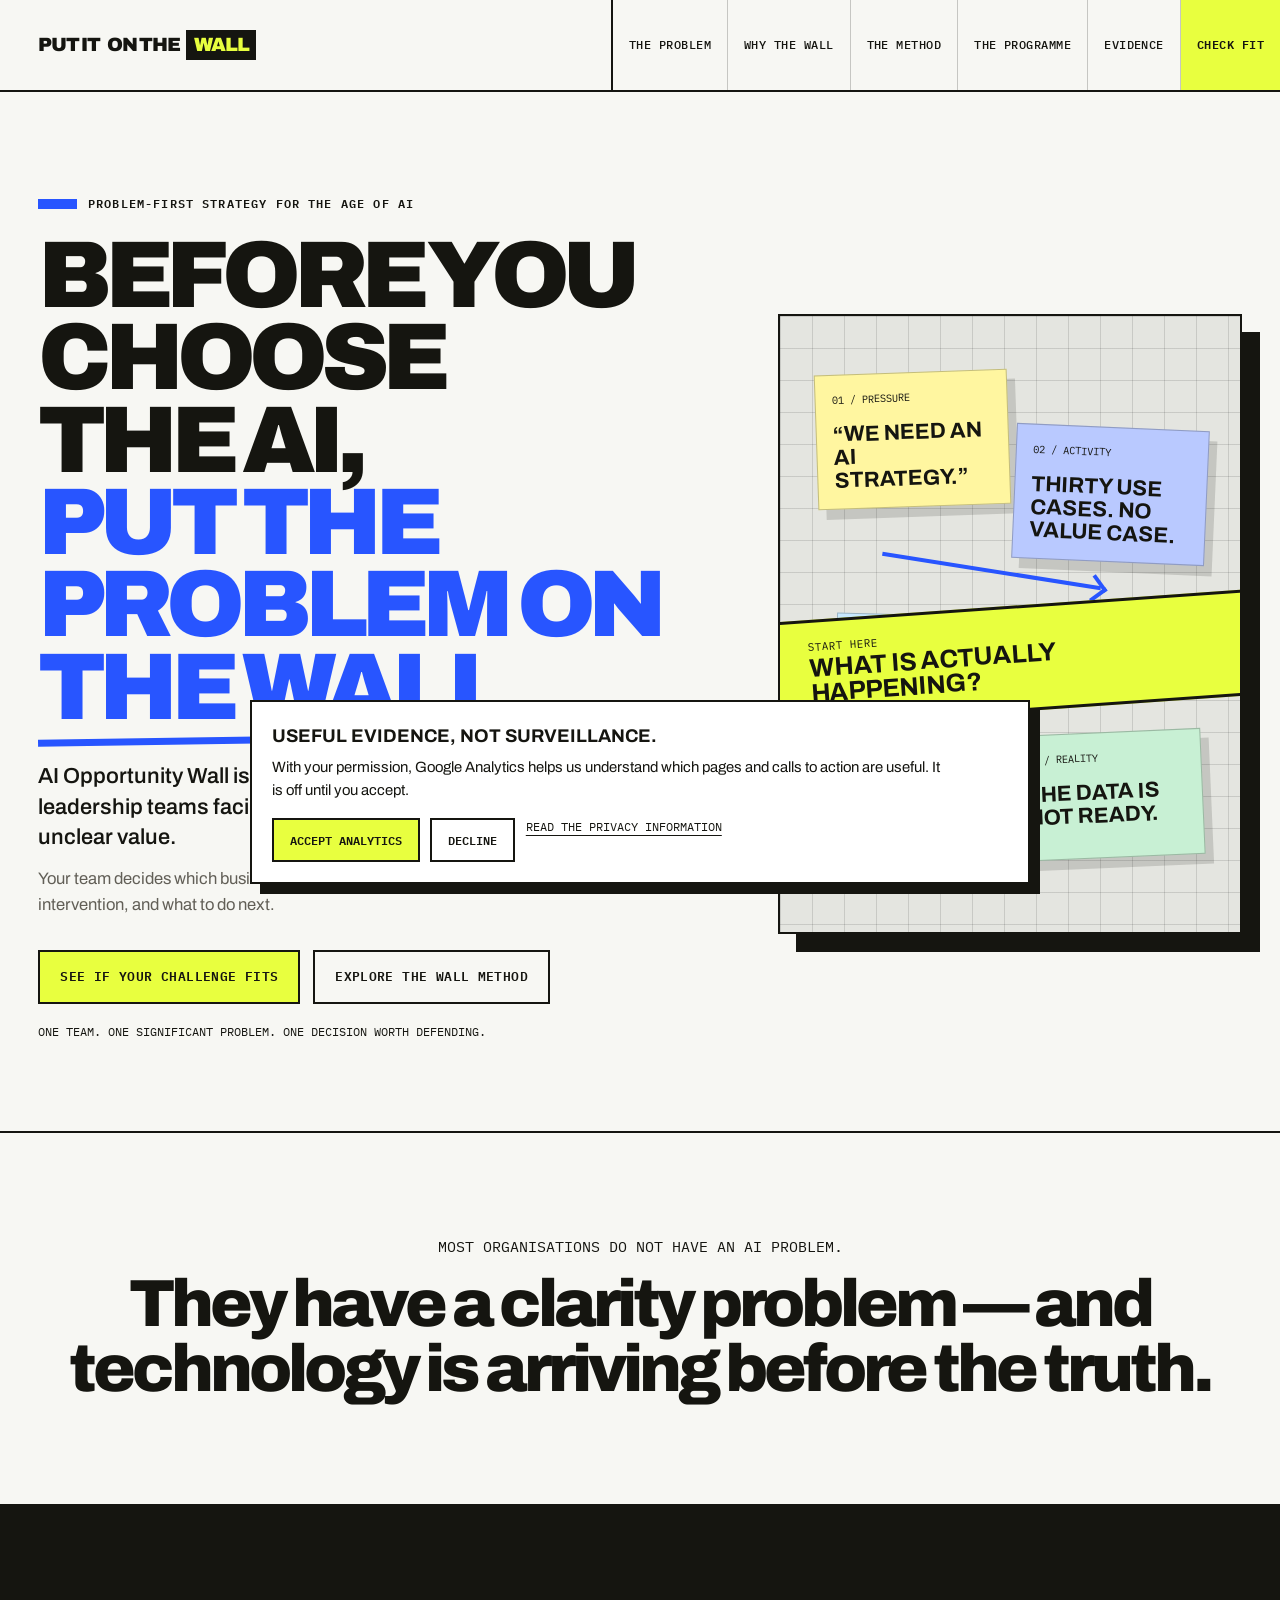
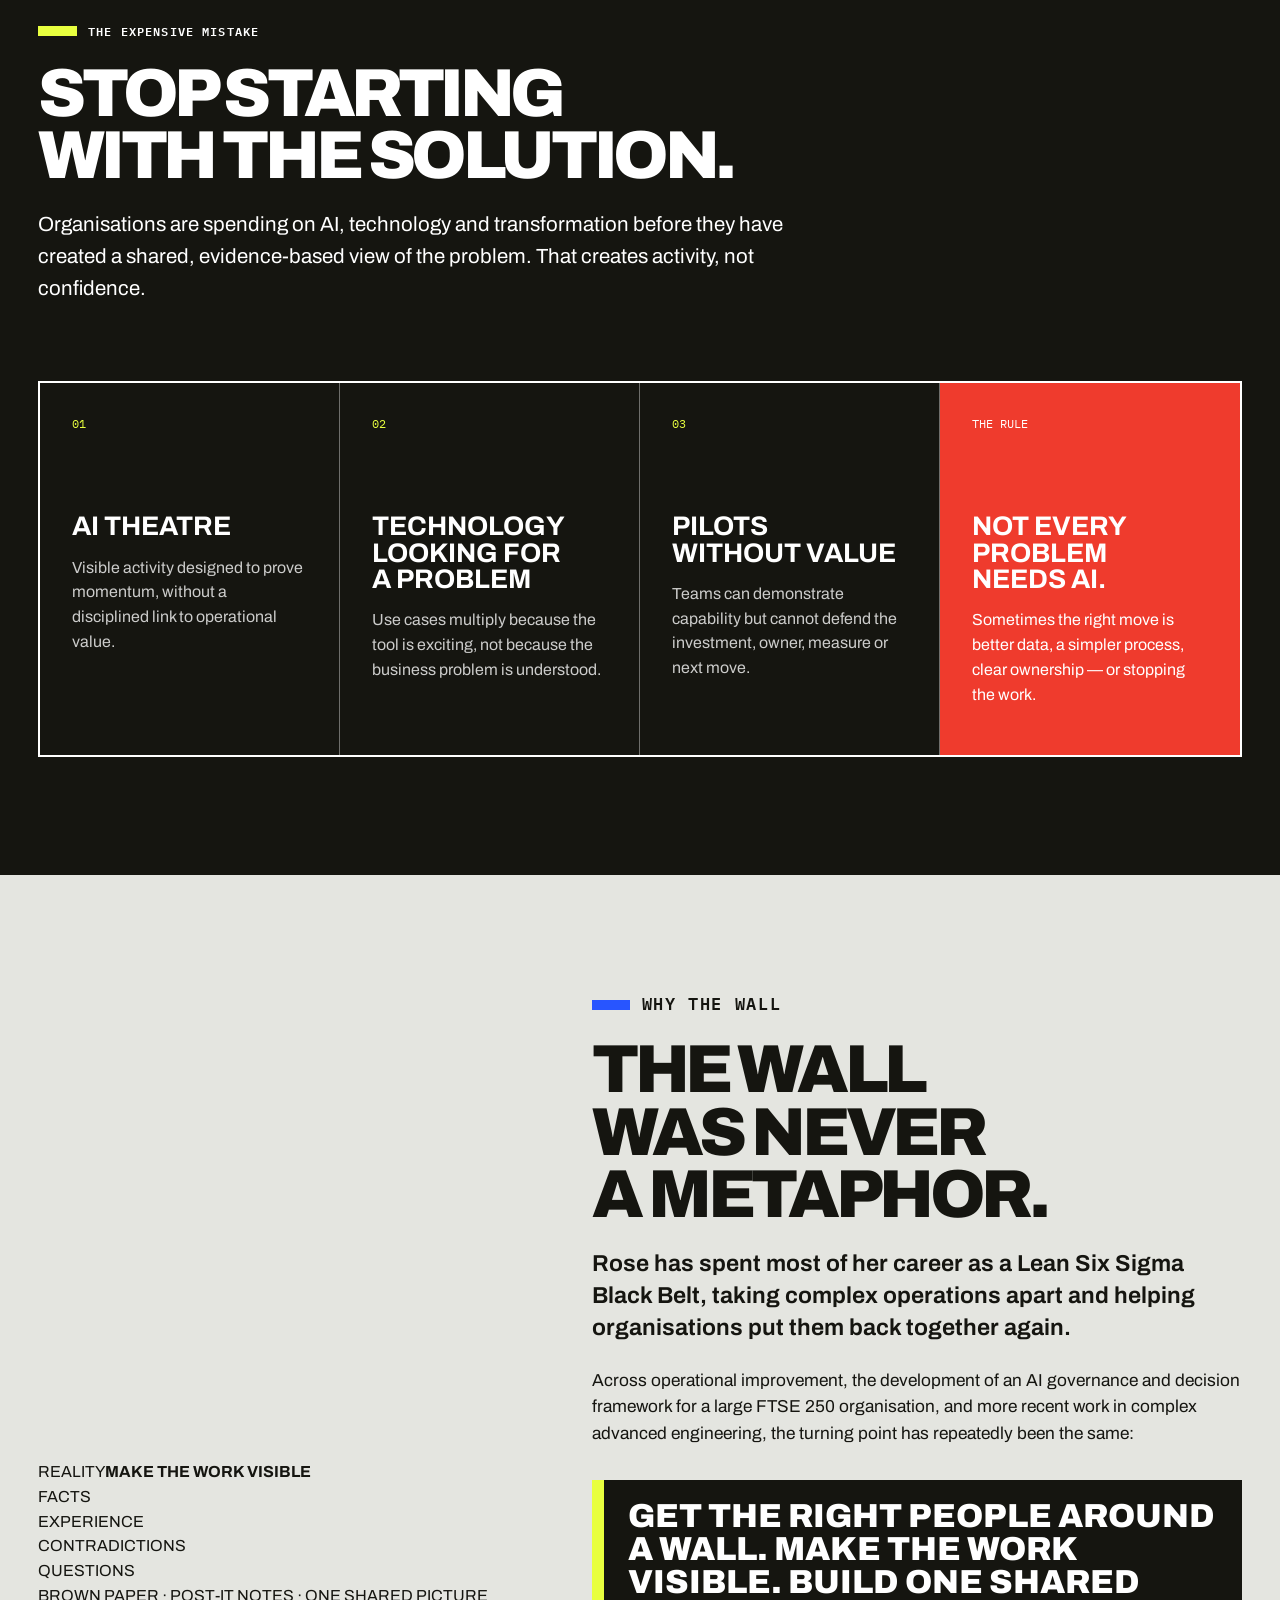
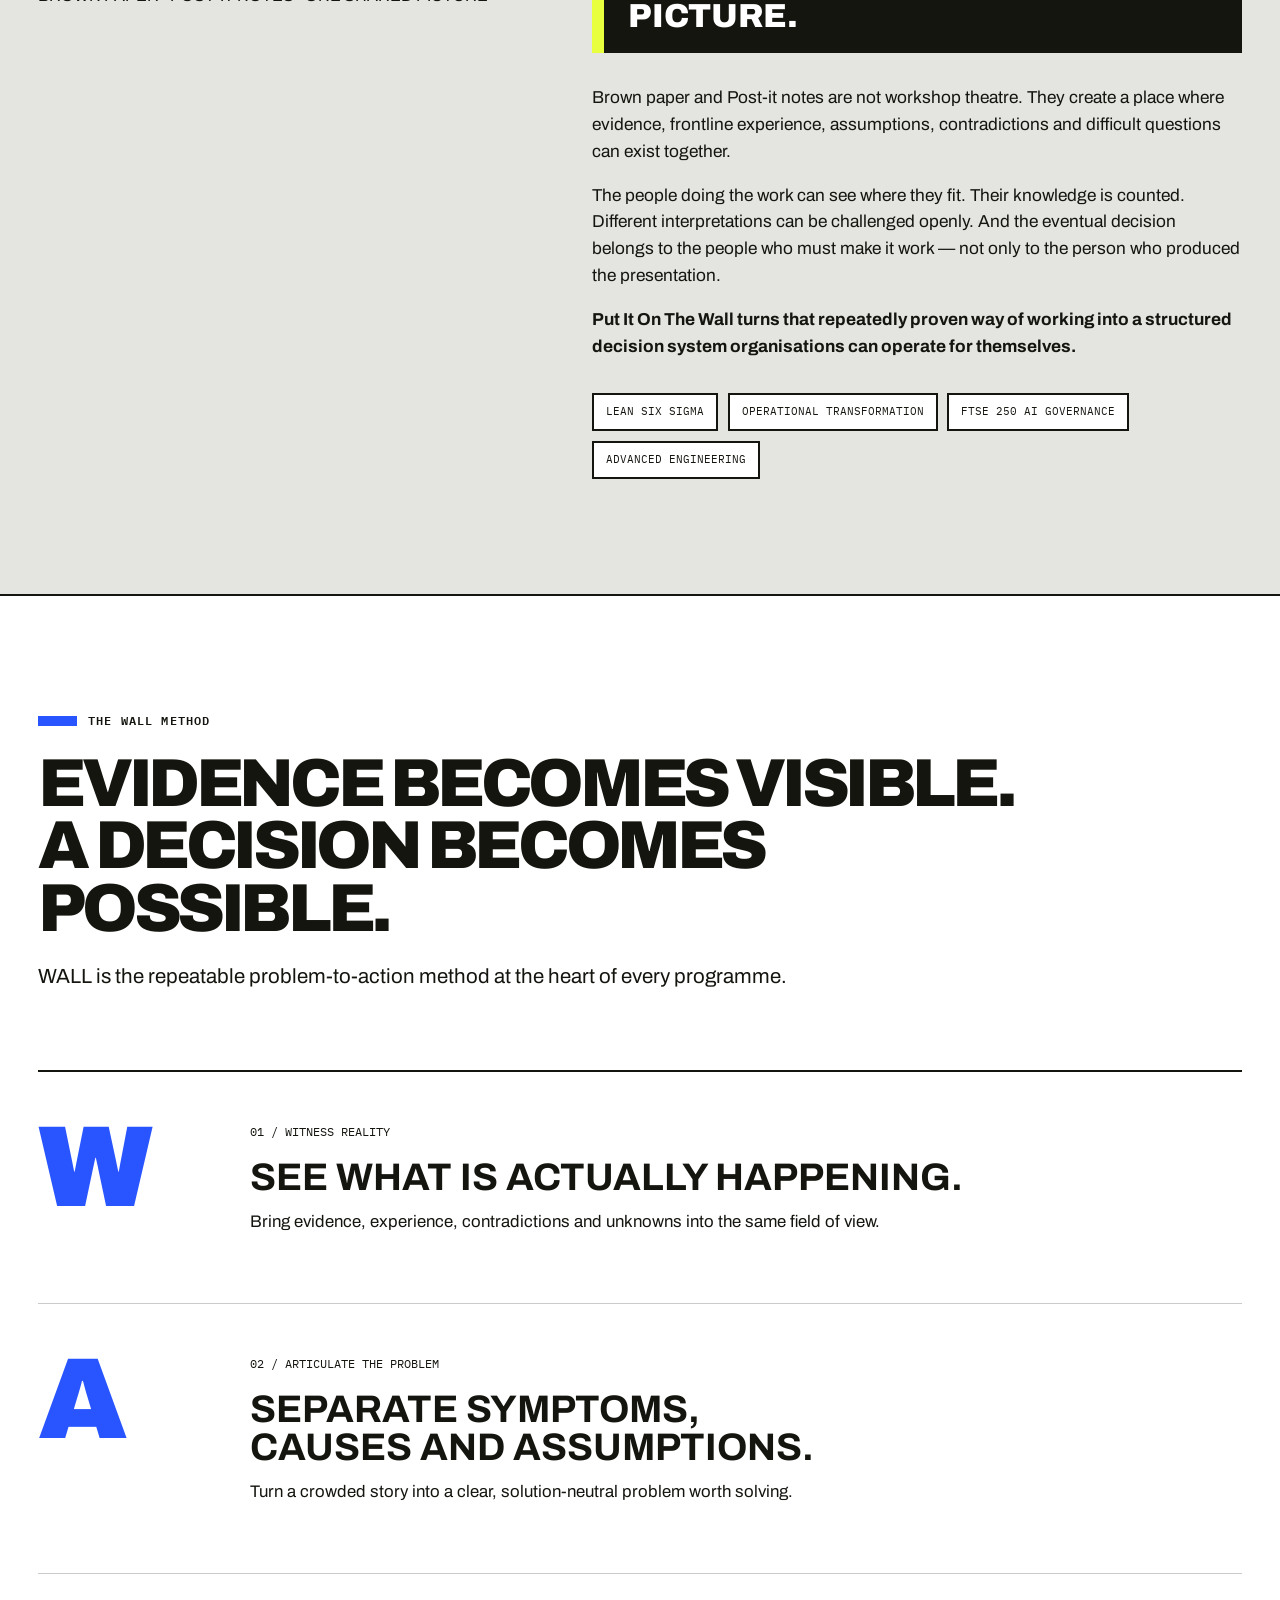
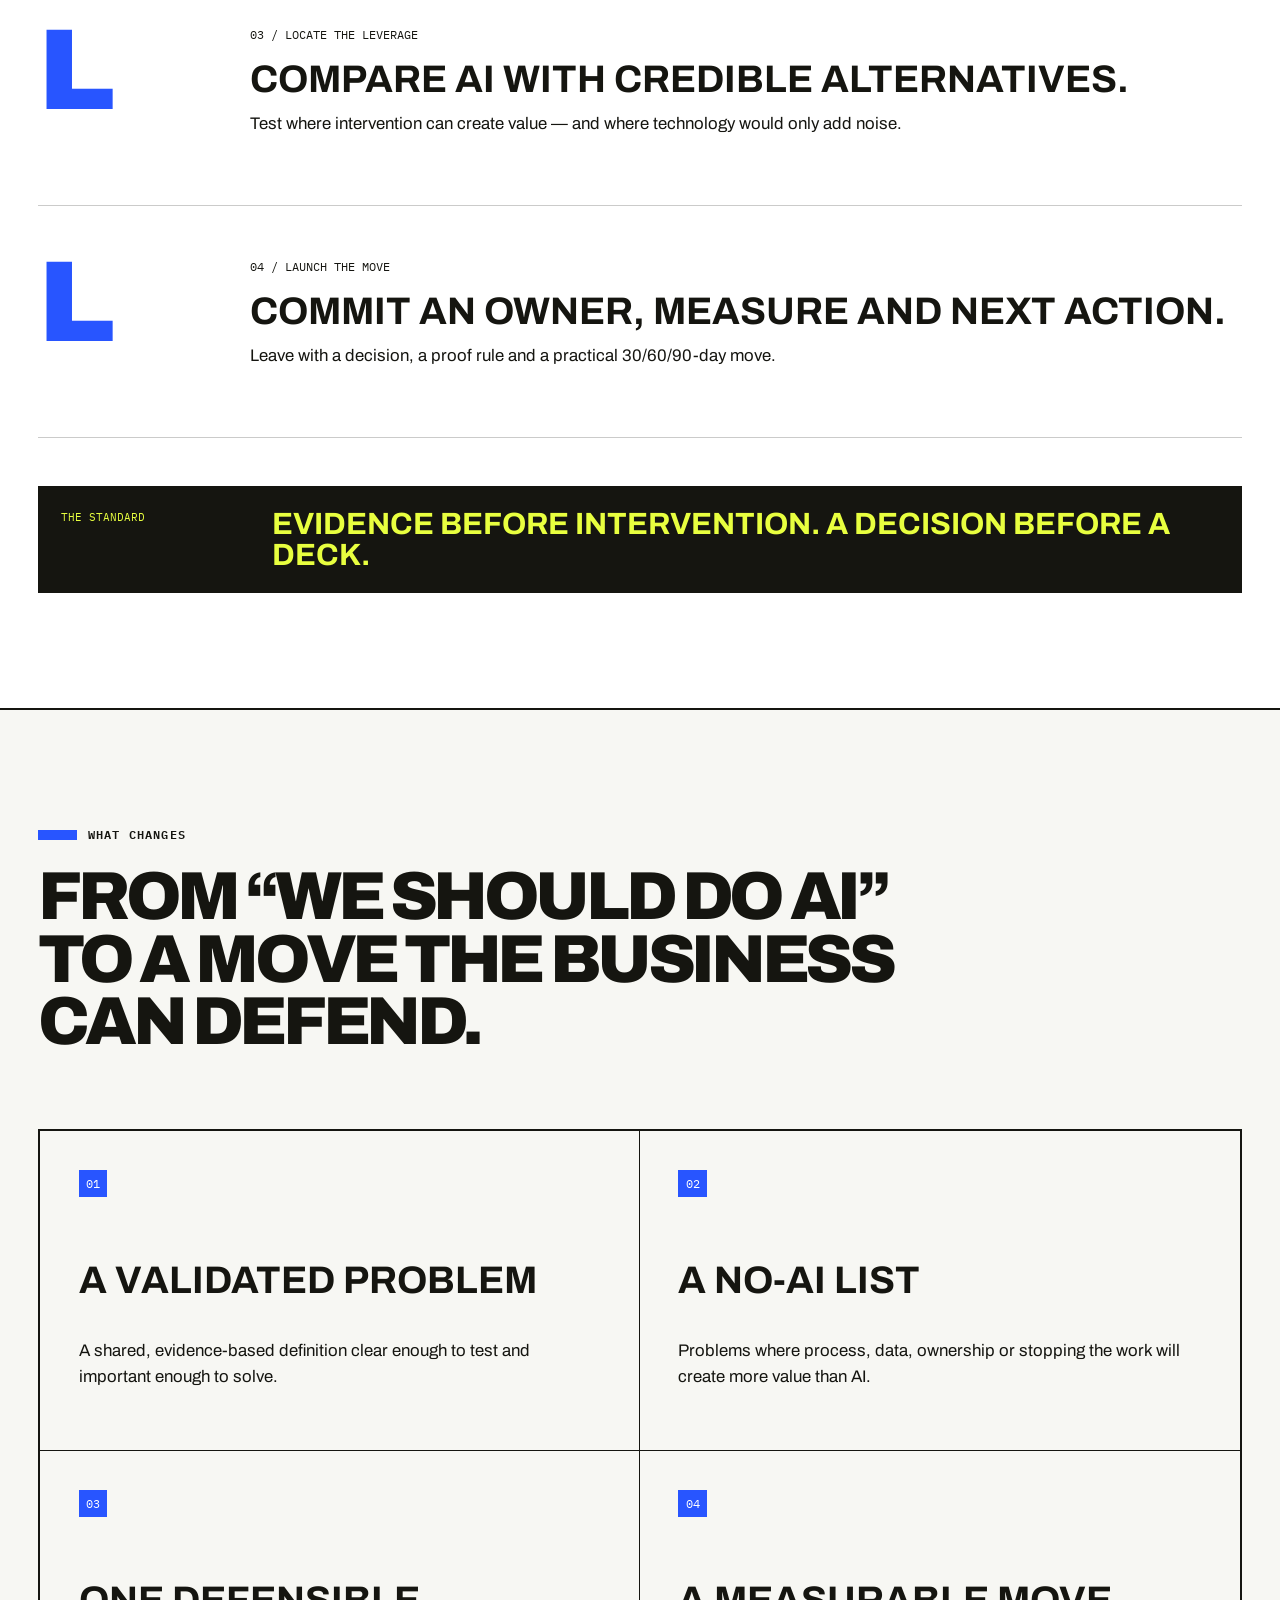
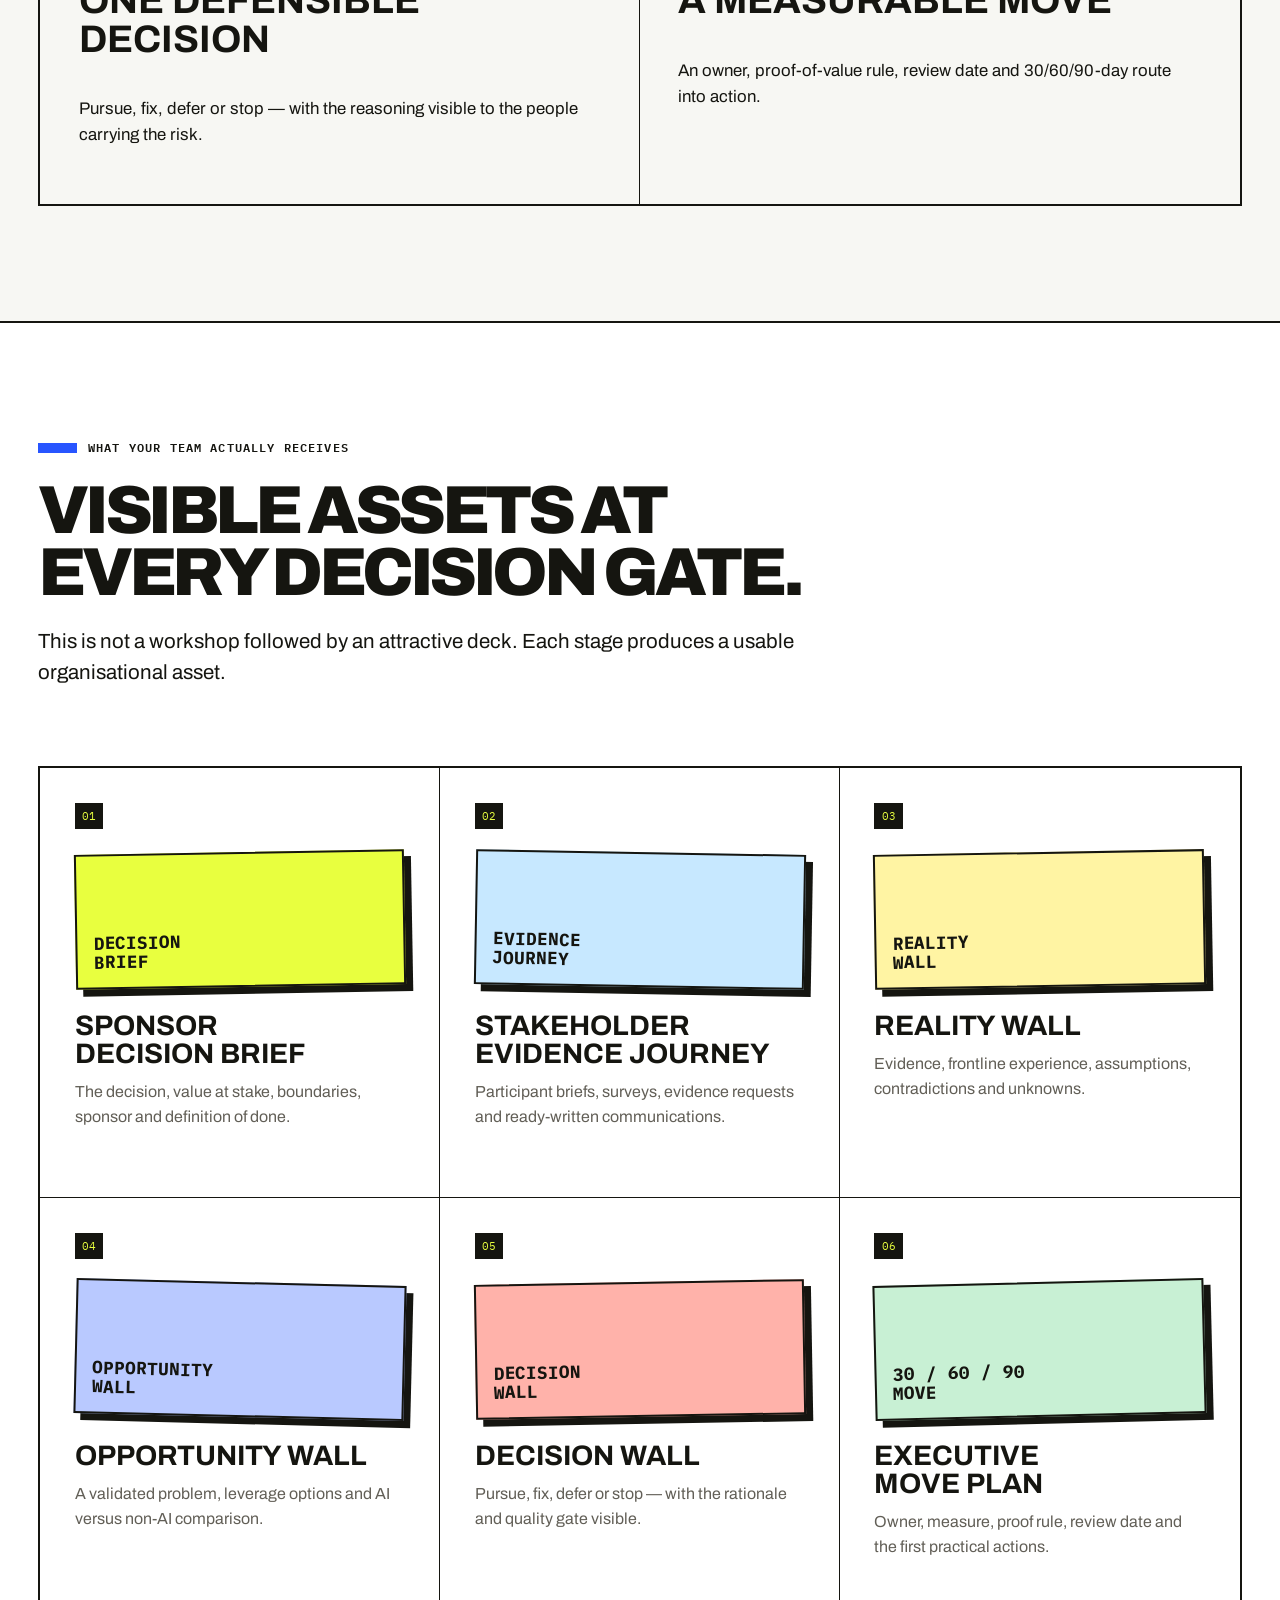
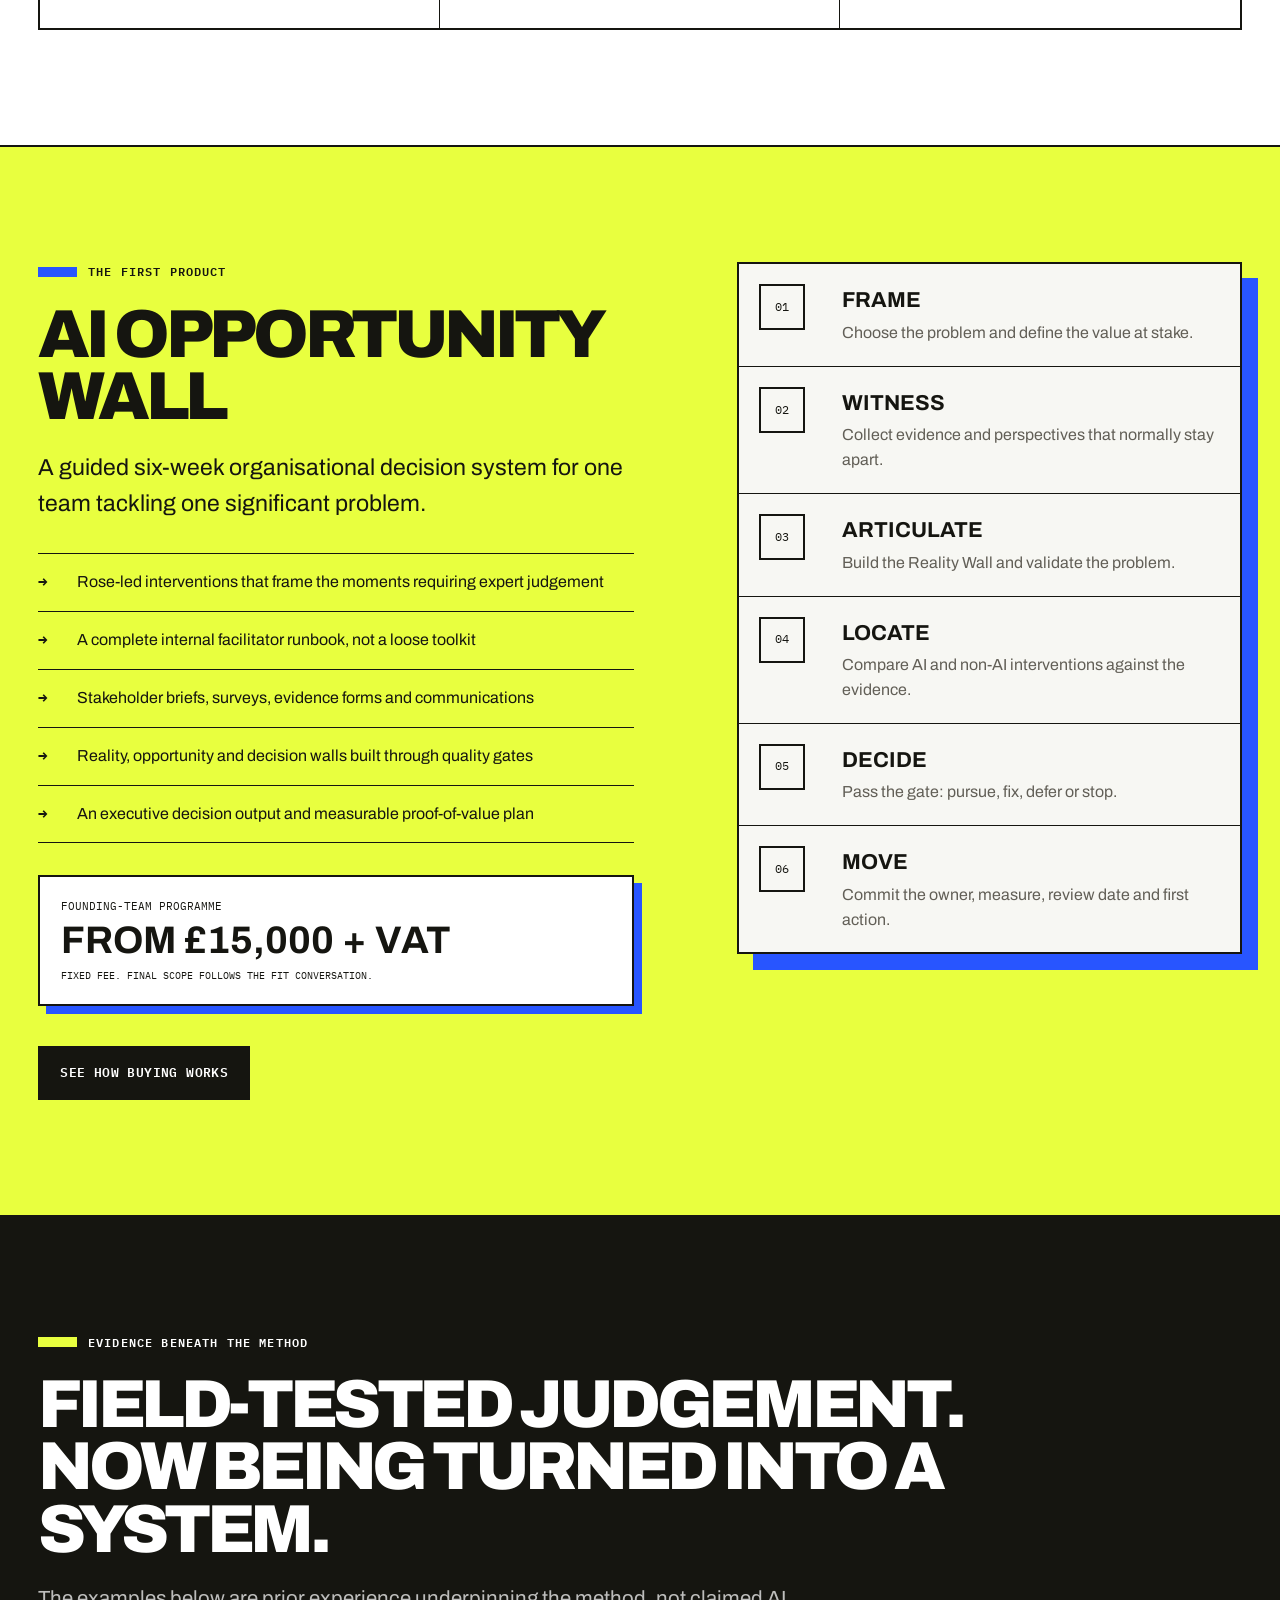
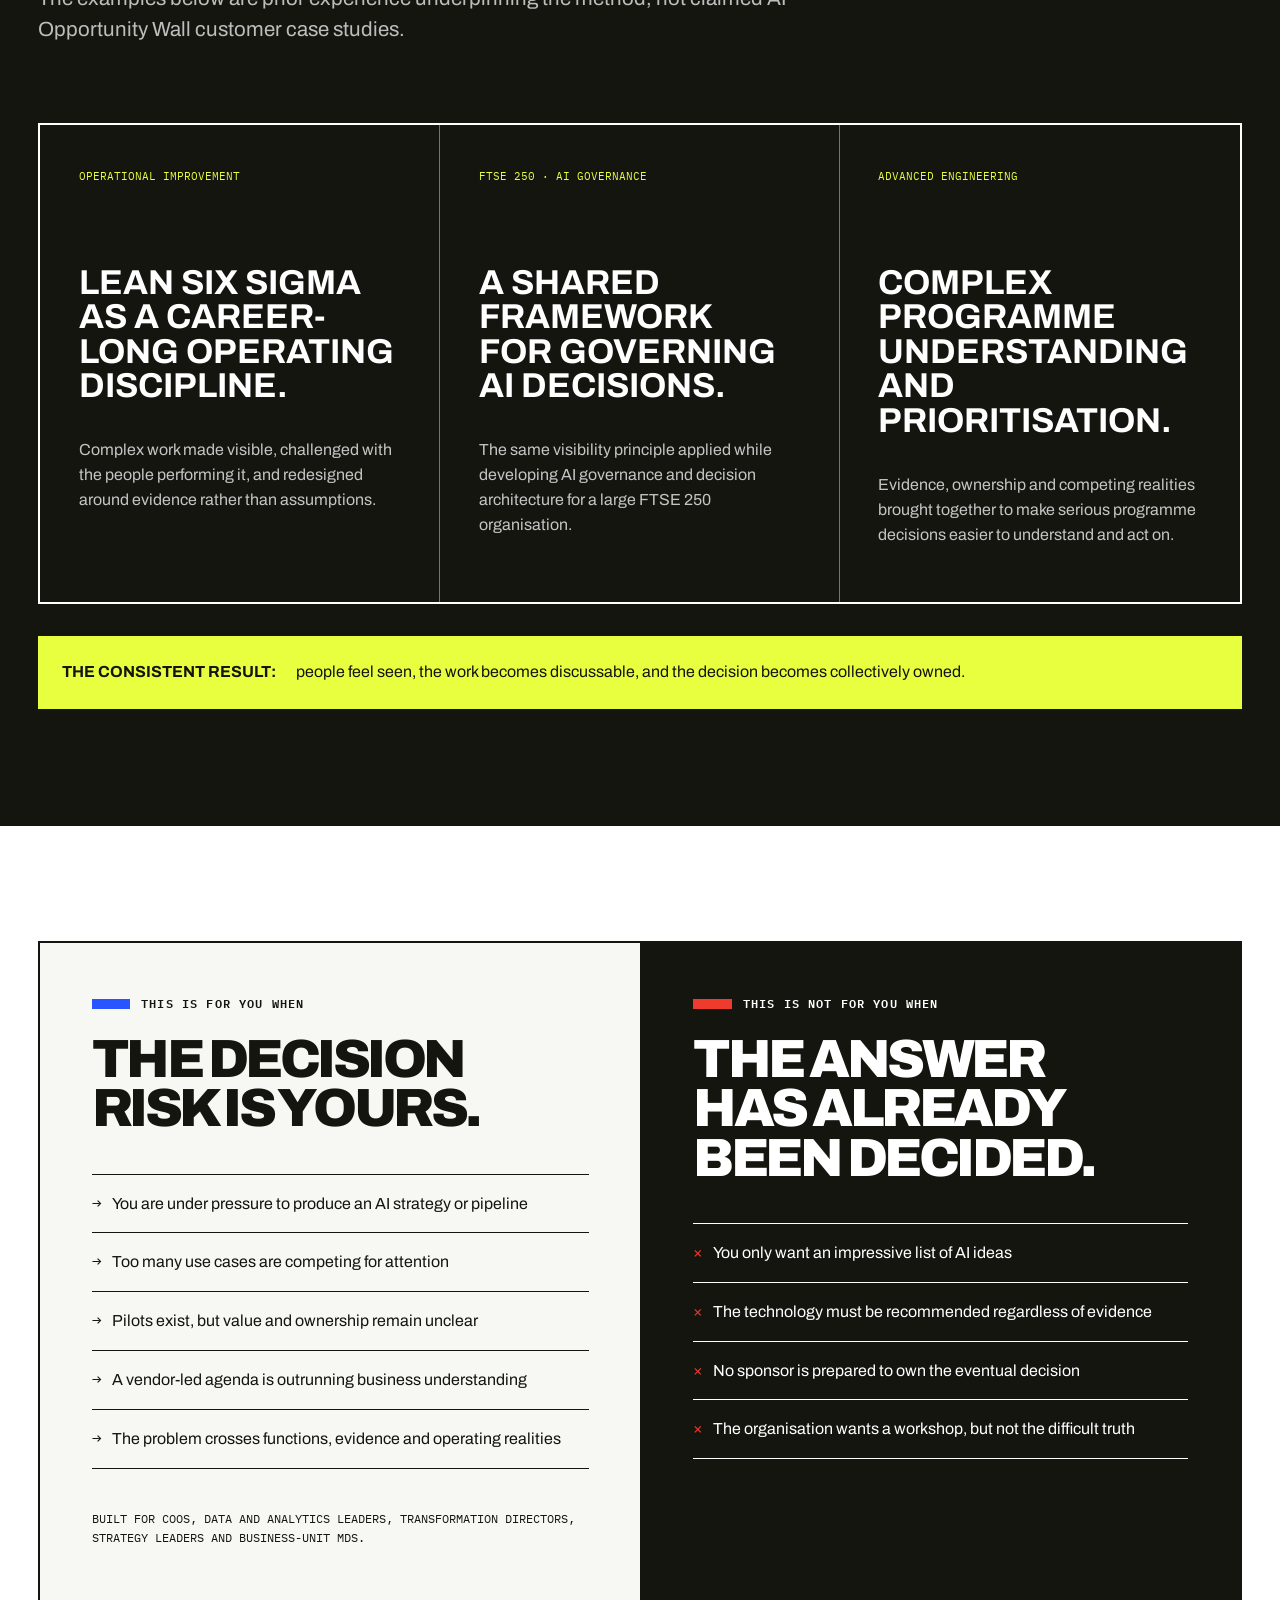
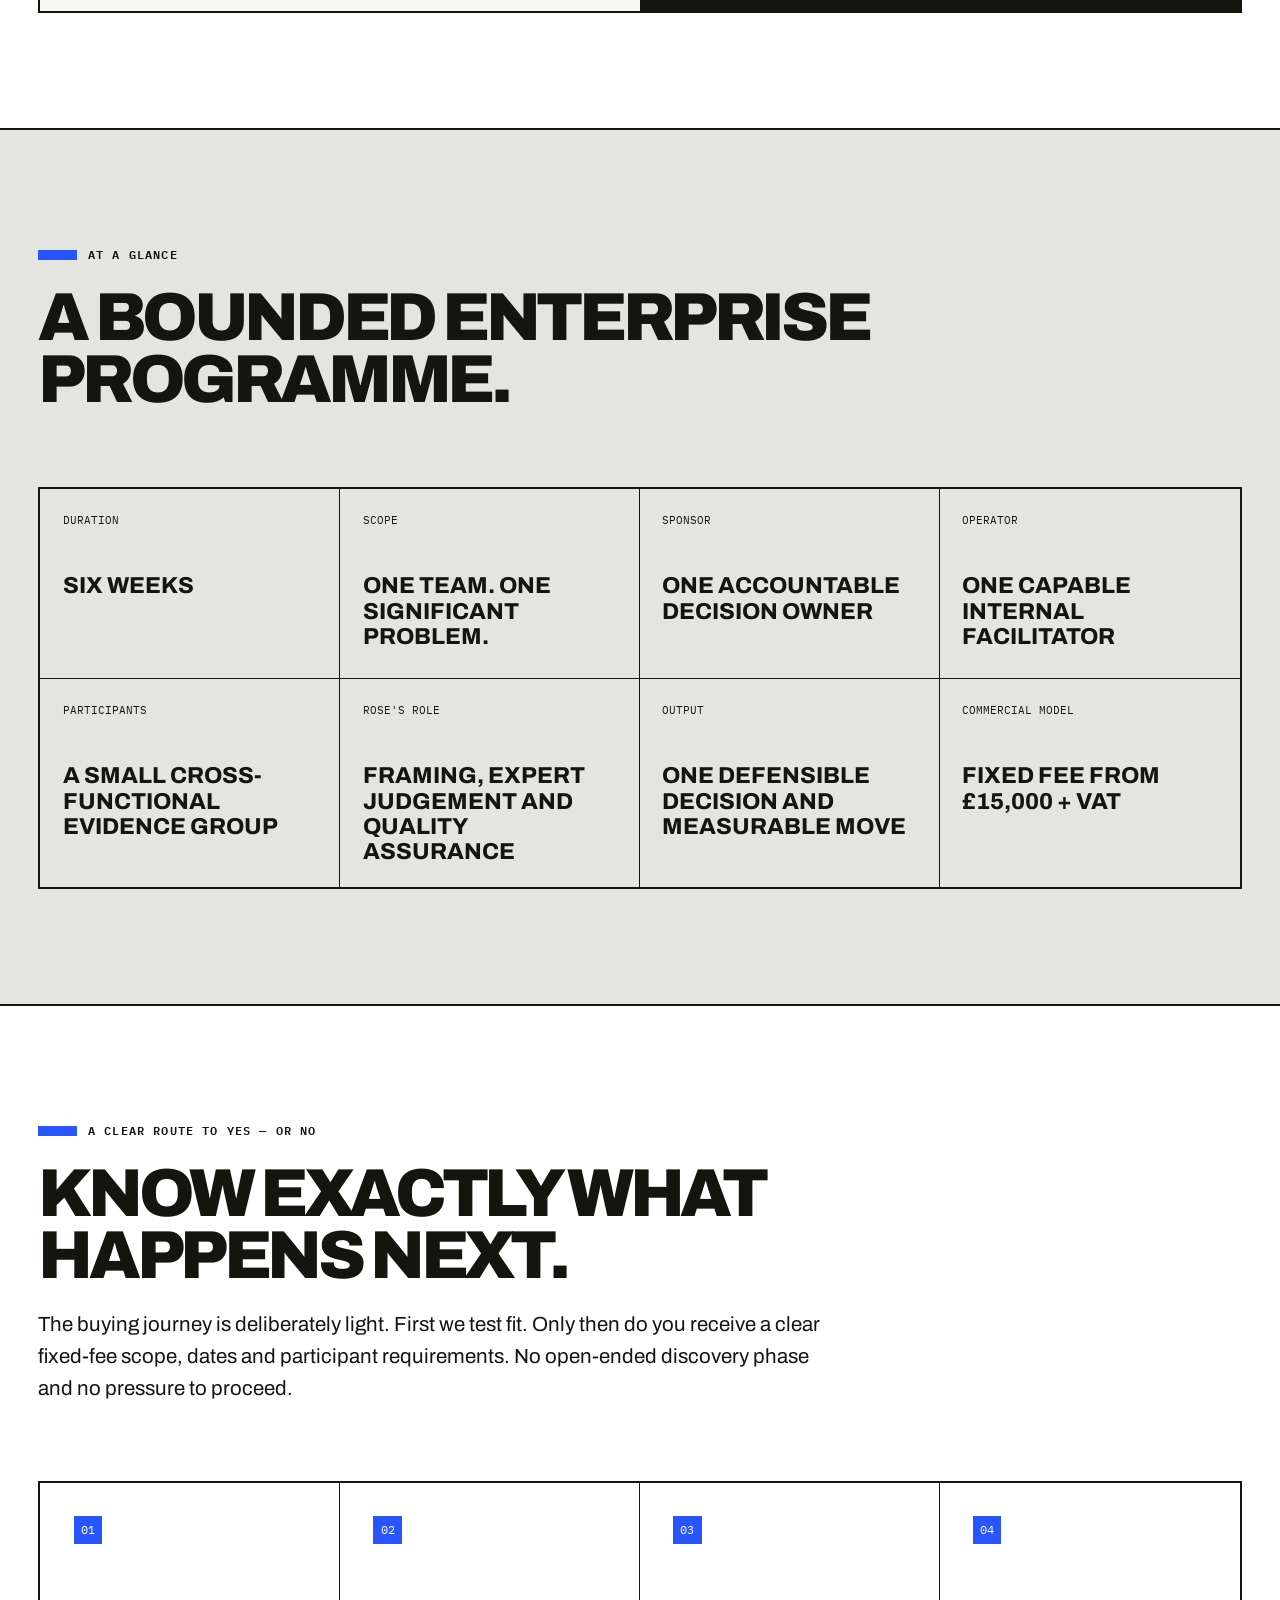
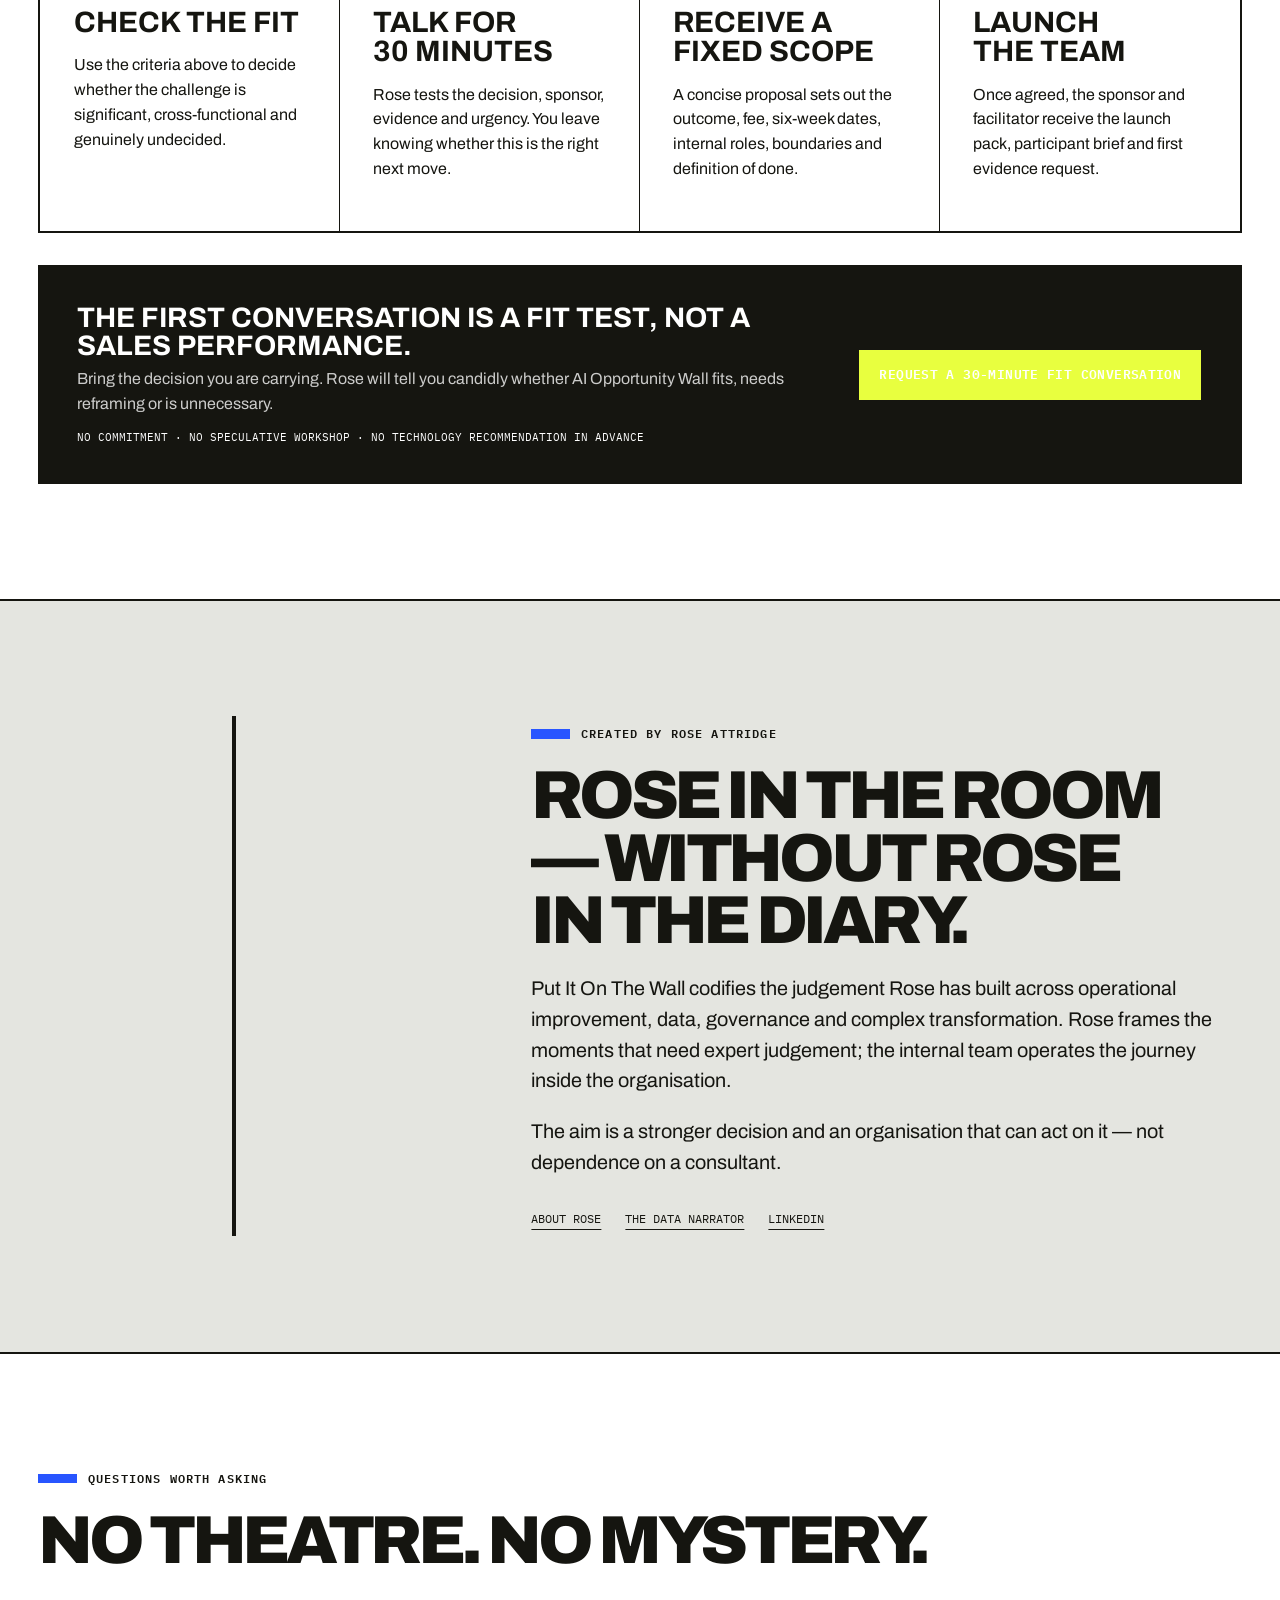
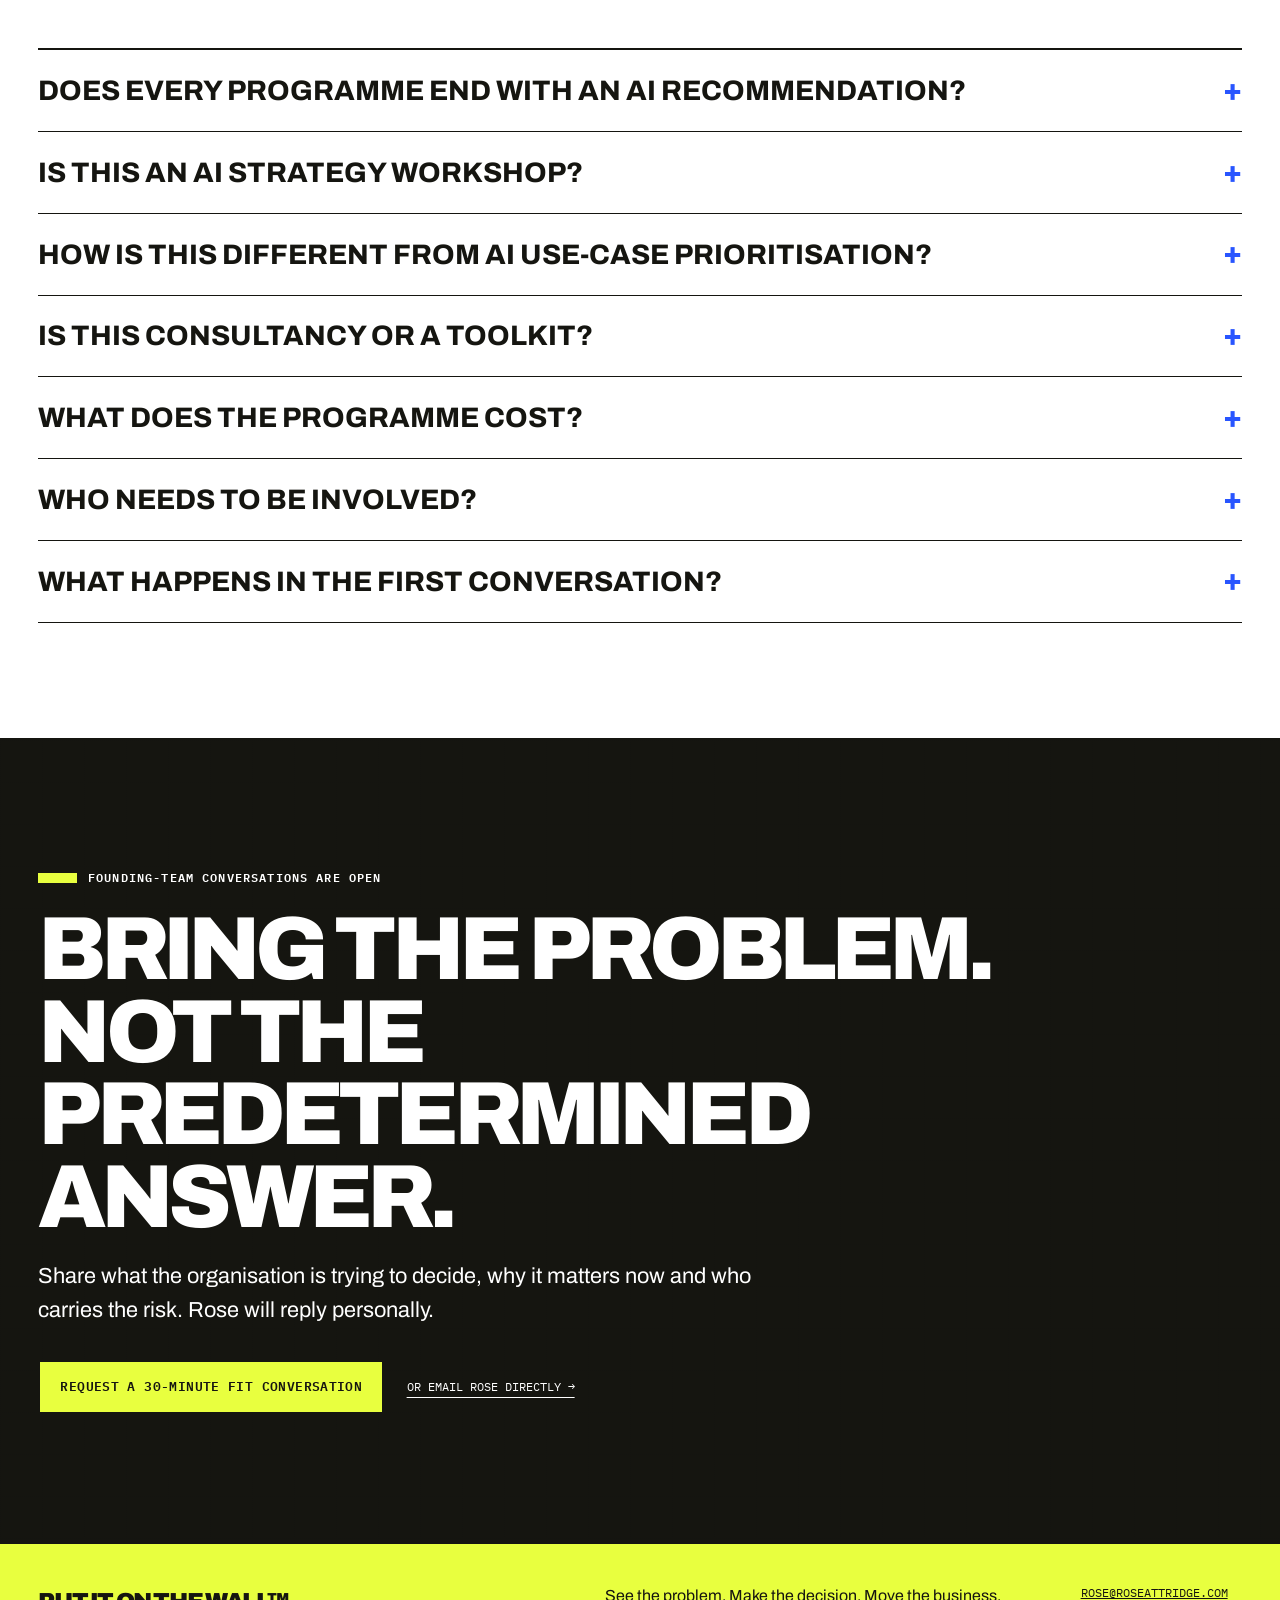
==== commit 3eb76264: "Use verified brand assets and wall origin visual" ====
--- a/index.html
+++ b/index.html
@@ -10,70 +10,34 @@
   <link rel="icon" href="favicon.svg" type="image/svg+xml" />
   <link rel="manifest" href="site.webmanifest" />
   <meta name="theme-color" content="#151510" />
-
   <meta property="og:type" content="website" />
   <meta property="og:site_name" content="Put It On The Wall" />
   <meta property="og:title" content="Before you choose the AI, put the problem on the wall." />
   <meta property="og:description" content="A six-week decision system that turns fragmented evidence and pressure to do AI into one defensible move." />
   <meta property="og:url" content="https://putitonthewall.co.uk/" />
-  <meta property="og:image" content="https://putitonthewall.co.uk/social-card.png" />
-  <meta property="og:image:width" content="1200" />
-  <meta property="og:image:height" content="630" />
+  <meta property="og:image" content="https://putitonthewall.co.uk/social-card.svg" />
   <meta property="og:image:alt" content="Put It On The Wall — problem-first strategy for the age of AI" />
   <meta name="twitter:card" content="summary_large_image" />
   <meta name="twitter:title" content="Before you choose the AI, put the problem on the wall." />
   <meta name="twitter:description" content="See the problem. Make the decision. Move the business." />
-  <meta name="twitter:image" content="https://putitonthewall.co.uk/social-card.png" />
-
+  <meta name="twitter:image" content="https://putitonthewall.co.uk/social-card.svg" />
   <link rel="preconnect" href="https://fonts.googleapis.com" />
   <link rel="preconnect" href="https://fonts.gstatic.com" crossorigin />
   <link href="https://fonts.googleapis.com/css2?family=Archivo:wdth,wght@75..125,400..900&family=IBM+Plex+Mono:wght@400;500;600&display=swap" rel="stylesheet" />
   <link rel="stylesheet" href="styles.css" />
-
   <script type="application/ld+json">
   {
-    "@context": "https://schema.org",
-    "@graph": [
-      {
-        "@type": "Organization",
-        "@id": "https://putitonthewall.co.uk/#organisation",
-        "name": "Put It On The Wall",
-        "url": "https://putitonthewall.co.uk/",
-        "email": "rose@roseattridge.com",
-        "founder": { "@type": "Person", "name": "Rose Attridge", "url": "https://roseattridge.com/" },
-        "description": "A problem-first strategy company helping leadership teams make complex reality visible before choosing AI, technology or transformation interventions."
-      },
-      {
-        "@type": "WebSite",
-        "@id": "https://putitonthewall.co.uk/#website",
-        "url": "https://putitonthewall.co.uk/",
-        "name": "Put It On The Wall",
-        "alternateName": "WALL",
-        "publisher": { "@id": "https://putitonthewall.co.uk/#organisation" },
-        "inLanguage": "en-GB"
-      },
-      {
-        "@type": "Service",
-        "@id": "https://putitonthewall.co.uk/#ai-opportunity-wall",
-        "name": "AI Opportunity Wall",
-        "serviceType": "AI opportunity assessment and decision programme",
-        "description": "A guided six-week decision system that helps leadership teams validate a significant business problem, compare AI with non-AI interventions and commit one measurable next move.",
-        "url": "https://putitonthewall.co.uk/#programme",
-        "provider": { "@id": "https://putitonthewall.co.uk/#organisation" },
-        "areaServed": "GB",
-        "audience": { "@type": "BusinessAudience", "audienceType": "COOs, data leaders, transformation directors, strategy leaders and business-unit managing directors" },
-        "offers": { "@type": "Offer", "price": "15000", "priceCurrency": "GBP", "description": "Founding-team programme from £15,000 plus VAT, subject to fit and scope." }
-      },
-      {
-        "@type": "FAQPage",
-        "@id": "https://putitonthewall.co.uk/#faq",
-        "mainEntity": [
-          { "@type": "Question", "name": "Does every programme end with an AI recommendation?", "acceptedAnswer": { "@type": "Answer", "text": "No. A credible No-AI decision is a valuable outcome. The purpose is to choose the intervention that creates value, not to justify technology already selected." } },
-          { "@type": "Question", "name": "Is this an AI strategy workshop?", "acceptedAnswer": { "@type": "Answer", "text": "No. It is a six-week AI opportunity assessment and decision system. Live sessions are used only where people need to resolve different interpretations, make trade-offs or commit ownership." } },
-          { "@type": "Question", "name": "How is this different from AI use-case prioritisation?", "acceptedAnswer": { "@type": "Answer", "text": "Conventional prioritisation often starts with a list of ideas. AI Opportunity Wall starts with evidence, validates the underlying business problem and compares AI with credible non-AI alternatives before anything is prioritised." } },
-          { "@type": "Question", "name": "What does the programme cost?", "acceptedAnswer": { "@type": "Answer", "text": "Founding-team programmes start from £15,000 plus VAT. If the programme fits, Rose provides a fixed-fee scope covering the six-week journey, dates, internal roles, support boundaries and definition of done." } }
-        ]
-      }
+    "@context":"https://schema.org",
+    "@graph":[
+      {"@type":"Organization","@id":"https://putitonthewall.co.uk/#organisation","name":"Put It On The Wall","url":"https://putitonthewall.co.uk/","email":"rose@roseattridge.com","founder":{"@type":"Person","name":"Rose Attridge","url":"https://roseattridge.com/"},"description":"A problem-first strategy company helping leadership teams make complex reality visible before choosing AI, technology or transformation interventions."},
+      {"@type":"WebSite","@id":"https://putitonthewall.co.uk/#website","url":"https://putitonthewall.co.uk/","name":"Put It On The Wall","alternateName":"WALL","publisher":{"@id":"https://putitonthewall.co.uk/#organisation"},"inLanguage":"en-GB"},
+      {"@type":"Service","@id":"https://putitonthewall.co.uk/#ai-opportunity-wall","name":"AI Opportunity Wall","serviceType":"AI opportunity assessment and decision programme","description":"A guided six-week decision system that helps leadership teams validate a significant business problem, compare AI with non-AI interventions and commit one measurable next move.","url":"https://putitonthewall.co.uk/#programme","provider":{"@id":"https://putitonthewall.co.uk/#organisation"},"areaServed":"GB","audience":{"@type":"BusinessAudience","audienceType":"COOs, data leaders, transformation directors, strategy leaders and business-unit managing directors"},"offers":{"@type":"Offer","price":"15000","priceCurrency":"GBP","description":"Founding-team programme from £15,000 plus VAT, subject to fit and scope."}},
+      {"@type":"FAQPage","@id":"https://putitonthewall.co.uk/#faq","mainEntity":[
+        {"@type":"Question","name":"Does every programme end with an AI recommendation?","acceptedAnswer":{"@type":"Answer","text":"No. A credible No-AI decision is a valuable outcome. The purpose is to choose the intervention that creates value, not to justify technology already selected."}},
+        {"@type":"Question","name":"Is this an AI strategy workshop?","acceptedAnswer":{"@type":"Answer","text":"No. It is a six-week AI opportunity assessment and decision system. Live sessions are used only where people need to resolve different interpretations, make trade-offs or commit ownership."}},
+        {"@type":"Question","name":"How is this different from AI use-case prioritisation?","acceptedAnswer":{"@type":"Answer","text":"Conventional prioritisation often starts with a list of ideas. AI Opportunity Wall starts with evidence, validates the underlying business problem and compares AI with credible non-AI alternatives before anything is prioritised."}},
+        {"@type":"Question","name":"What does the programme cost?","acceptedAnswer":{"@type":"Answer","text":"Founding-team programmes start from £15,000 plus VAT. If the programme fits, Rose provides a fixed-fee scope covering the six-week journey, dates, internal roles, support boundaries and definition of done."}}
+      ]}
     ]
   }
   </script>
@@ -83,109 +47,28 @@
   <header class="site-header" data-header>
     <a class="wordmark" href="#top" aria-label="Put It On The Wall home"><span>PUT IT</span><span>ON THE</span><span class="wordmark-wall">WALL</span></a>
     <button class="menu-button" type="button" aria-expanded="false" aria-controls="site-nav" data-menu><span>Menu</span><span class="menu-mark" aria-hidden="true"></span></button>
-    <nav id="site-nav" class="site-nav" aria-label="Primary navigation" data-nav>
-      <a href="#problem">The problem</a><a href="#origin">Why the wall</a><a href="#method">The method</a><a href="#programme">The programme</a><a href="#proof">Evidence</a><a class="nav-cta" href="#fit">Check fit</a>
-    </nav>
+    <nav id="site-nav" class="site-nav" aria-label="Primary navigation" data-nav><a href="#problem">The problem</a><a href="#origin">Why the wall</a><a href="#method">The method</a><a href="#programme">The programme</a><a href="#proof">Evidence</a><a class="nav-cta" href="#fit">Check fit</a></nav>
   </header>
-
   <main id="main">
     <section class="hero" id="top">
-      <div class="hero-copy reveal">
-        <p class="kicker">Problem-first strategy for the age of AI</p>
-        <h1>Before you choose the AI,<br><em>put the problem on the wall.</em></h1>
-        <p class="hero-lead">AI Opportunity Wall is a guided six-week decision system for leadership teams facing AI pressure, fragmented evidence and unclear value.</p>
-        <p class="hero-plain">Your team decides which business problem is worth solving, whether AI is the right intervention, and what to do next.</p>
-        <div class="hero-actions"><a class="button button-primary" href="#fit">See if your challenge fits</a><a class="button button-secondary" href="#method">Explore the WALL method</a></div>
-        <p class="hero-proof">One team. One significant problem. One decision worth defending.</p>
-      </div>
-      <div class="hero-wall reveal" aria-label="A wall of common AI programme pressures">
-        <div class="wall-grid" aria-hidden="true"></div>
-        <article class="note note-a"><span>01 / PRESSURE</span><strong>“We need an AI strategy.”</strong></article>
-        <article class="note note-b"><span>02 / ACTIVITY</span><strong>Thirty use cases. No value case.</strong></article>
-        <article class="note note-c"><span>03 / RISK</span><strong>The vendor is defining the problem.</strong></article>
-        <article class="note note-d"><span>04 / REALITY</span><strong>The data is not ready.</strong></article>
-        <div class="problem-tape"><span>START HERE</span><strong>WHAT IS ACTUALLY HAPPENING?</strong></div><div class="marker-line" aria-hidden="true"></div>
-      </div>
+      <div class="hero-copy reveal"><p class="kicker">Problem-first strategy for the age of AI</p><h1>Before you choose the AI,<br><em>put the problem on the wall.</em></h1><p class="hero-lead">AI Opportunity Wall is a guided six-week decision system for leadership teams facing AI pressure, fragmented evidence and unclear value.</p><p class="hero-plain">Your team decides which business problem is worth solving, whether AI is the right intervention, and what to do next.</p><div class="hero-actions"><a class="button button-primary" href="#fit">See if your challenge fits</a><a class="button button-secondary" href="#method">Explore the WALL method</a></div><p class="hero-proof">One team. One significant problem. One decision worth defending.</p></div>
+      <div class="hero-wall reveal" aria-label="A wall of common AI programme pressures"><div class="wall-grid" aria-hidden="true"></div><article class="note note-a"><span>01 / PRESSURE</span><strong>“We need an AI strategy.”</strong></article><article class="note note-b"><span>02 / ACTIVITY</span><strong>Thirty use cases. No value case.</strong></article><article class="note note-c"><span>03 / RISK</span><strong>The vendor is defining the problem.</strong></article><article class="note note-d"><span>04 / REALITY</span><strong>The data is not ready.</strong></article><div class="problem-tape"><span>START HERE</span><strong>WHAT IS ACTUALLY HAPPENING?</strong></div><div class="marker-line" aria-hidden="true"></div></div>
     </section>
-
     <section class="manifesto reveal" aria-label="The central belief"><p>Most organisations do not have an AI problem.</p><h2>They have a clarity problem — and technology is arriving before the truth.</h2></section>
-
-    <section class="section section-dark" id="problem">
-      <div class="section-intro reveal"><p class="kicker kicker-light">The expensive mistake</p><h2>Stop starting with the solution.</h2><p>Organisations are spending on AI, technology and transformation before they have created a shared, evidence-based view of the problem. That creates activity, not confidence.</p></div>
-      <div class="enemy-grid">
-        <article class="enemy-card reveal"><span>01</span><h3>AI theatre</h3><p>Visible activity designed to prove momentum, without a disciplined link to operational value.</p></article>
-        <article class="enemy-card reveal"><span>02</span><h3>Technology looking for a problem</h3><p>Use cases multiply because the tool is exciting, not because the business problem is understood.</p></article>
-        <article class="enemy-card reveal"><span>03</span><h3>Pilots without value</h3><p>Teams can demonstrate capability but cannot defend the investment, owner, measure or next move.</p></article>
-        <article class="enemy-card enemy-card-accent reveal"><span>The rule</span><h3>Not every problem needs AI.</h3><p>Sometimes the right move is better data, a simpler process, clear ownership — or stopping the work.</p></article>
-      </div>
-    </section>
-
-    <section class="section origin-section" id="origin">
-      <div class="origin-layout">
-        <figure class="origin-image reveal"><img src="https://roseattridge.com/put-it-on-wall-2023.jpg" alt="Rose Attridge working in front of a large brown-paper process wall" loading="lazy" /><figcaption>Real diagnostic work. Detail obscured to protect the organisation involved.</figcaption></figure>
-        <div class="origin-copy reveal">
-          <p class="kicker">Why the wall</p><h2>The wall was never a metaphor.</h2>
-          <p class="origin-lead">Rose has spent most of her career as a Lean Six Sigma Black Belt, taking complex operations apart and helping organisations put them back together again.</p>
-          <p>Across operational improvement, the development of an AI governance and decision framework for a large FTSE 250 organisation, and more recent work in complex advanced engineering, the turning point has repeatedly been the same:</p>
-          <blockquote>Get the right people around a wall. Make the work visible. Build one shared picture.</blockquote>
-          <p>Brown paper and Post-it notes are not workshop theatre. They create a place where evidence, frontline experience, assumptions, contradictions and difficult questions can exist together.</p>
-          <p>The people doing the work can see where they fit. Their knowledge is counted. Different interpretations can be challenged openly. And the eventual decision belongs to the people who must make it work — not only to the person who produced the presentation.</p>
-          <p><strong>Put It On The Wall turns that repeatedly proven way of working into a structured decision system organisations can operate for themselves.</strong></p>
-          <div class="origin-proof-strip"><span>Lean Six Sigma</span><span>Operational transformation</span><span>FTSE 250 AI governance</span><span>Advanced engineering</span></div>
-        </div>
-      </div>
-    </section>
-
-    <section class="section method-section" id="method">
-      <div class="section-intro reveal"><p class="kicker">The WALL method</p><h2>Evidence becomes visible.<br>A decision becomes possible.</h2><p>WALL is the repeatable problem-to-action method at the heart of every programme.</p></div>
-      <div class="method-grid">
-        <article class="method-card reveal"><div class="method-letter">W</div><div><p class="method-step">01 / Witness reality</p><h3>See what is actually happening.</h3><p>Bring evidence, experience, contradictions and unknowns into the same field of view.</p></div></article>
-        <article class="method-card reveal"><div class="method-letter">A</div><div><p class="method-step">02 / Articulate the problem</p><h3>Separate symptoms, causes and assumptions.</h3><p>Turn a crowded story into a clear, solution-neutral problem worth solving.</p></div></article>
-        <article class="method-card reveal"><div class="method-letter">L</div><div><p class="method-step">03 / Locate the leverage</p><h3>Compare AI with credible alternatives.</h3><p>Test where intervention can create value — and where technology would only add noise.</p></div></article>
-        <article class="method-card reveal"><div class="method-letter">L</div><div><p class="method-step">04 / Launch the move</p><h3>Commit an owner, measure and next action.</h3><p>Leave with a decision, a proof rule and a practical 30/60/90-day move.</p></div></article>
-      </div>
-      <div class="method-rule reveal"><span>THE STANDARD</span><strong>Evidence before intervention. A decision before a deck.</strong></div>
-    </section>
-
-    <section class="section outcome-section"><div class="outcome-heading reveal"><p class="kicker">What changes</p><h2>From “we should do AI”<br>to a move the business can defend.</h2></div><div class="outcome-grid">
-      <article class="outcome-card reveal"><span class="outcome-number">01</span><h3>A validated problem</h3><p>A shared, evidence-based definition clear enough to test and important enough to solve.</p></article>
-      <article class="outcome-card reveal"><span class="outcome-number">02</span><h3>A No-AI List</h3><p>Problems where process, data, ownership or stopping the work will create more value than AI.</p></article>
-      <article class="outcome-card reveal"><span class="outcome-number">03</span><h3>One defensible decision</h3><p>Pursue, fix, defer or stop — with the reasoning visible to the people carrying the risk.</p></article>
-      <article class="outcome-card reveal"><span class="outcome-number">04</span><h3>A measurable move</h3><p>An owner, proof-of-value rule, review date and 30/60/90-day route into action.</p></article>
-    </div></section>
-
-    <section class="section deliverables-section" id="deliverables">
-      <div class="section-intro reveal"><p class="kicker">What your team actually receives</p><h2>Visible assets at every decision gate.</h2><p>This is not a workshop followed by an attractive deck. Each stage produces a usable organisational asset.</p></div>
-      <div class="deliverable-grid">
-        <article class="deliverable-card reveal"><span>01</span><div class="asset-preview asset-brief">DECISION<br>BRIEF</div><h3>Sponsor decision brief</h3><p>The decision, value at stake, boundaries, sponsor and definition of done.</p></article>
-        <article class="deliverable-card reveal"><span>02</span><div class="asset-preview asset-evidence">EVIDENCE<br>JOURNEY</div><h3>Stakeholder evidence journey</h3><p>Participant briefs, surveys, evidence requests and ready-written communications.</p></article>
-        <article class="deliverable-card reveal"><span>03</span><div class="asset-preview asset-reality">REALITY<br>WALL</div><h3>Reality Wall</h3><p>Evidence, frontline experience, assumptions, contradictions and unknowns.</p></article>
-        <article class="deliverable-card reveal"><span>04</span><div class="asset-preview asset-opportunity">OPPORTUNITY<br>WALL</div><h3>Opportunity Wall</h3><p>A validated problem, leverage options and AI versus non-AI comparison.</p></article>
-        <article class="deliverable-card reveal"><span>05</span><div class="asset-preview asset-decision">DECISION<br>WALL</div><h3>Decision Wall</h3><p>Pursue, fix, defer or stop — with the rationale and quality gate visible.</p></article>
-        <article class="deliverable-card reveal"><span>06</span><div class="asset-preview asset-move">30 / 60 / 90<br>MOVE</div><h3>Executive move plan</h3><p>Owner, measure, proof rule, review date and the first practical actions.</p></article>
-      </div>
-    </section>
-
-    <section class="section section-yellow" id="programme"><div class="programme-layout">
-      <div class="programme-copy reveal"><p class="kicker">The first product</p><h2>AI Opportunity Wall</h2><p class="programme-lead">A guided six-week organisational decision system for one team tackling one significant problem.</p><ul class="programme-list"><li>Rose-led interventions that frame the moments requiring expert judgement</li><li>A complete internal facilitator runbook, not a loose toolkit</li><li>Stakeholder briefs, surveys, evidence forms and communications</li><li>Reality, opportunity and decision walls built through quality gates</li><li>An executive decision output and measurable proof-of-value plan</li></ul><div class="programme-price"><span>FOUNDING-TEAM PROGRAMME</span><strong>From £15,000 + VAT</strong><small>Fixed fee. Final scope follows the fit conversation.</small></div><a class="button button-black" href="#buying">See how buying works</a></div>
-      <div class="journey reveal" aria-label="Six stages of the AI Opportunity Wall journey"><article><span>01</span><div><strong>Frame</strong><p>Choose the problem and define the value at stake.</p></div></article><article><span>02</span><div><strong>Witness</strong><p>Collect evidence and perspectives that normally stay apart.</p></div></article><article><span>03</span><div><strong>Articulate</strong><p>Build the Reality Wall and validate the problem.</p></div></article><article><span>04</span><div><strong>Locate</strong><p>Compare AI and non-AI interventions against the evidence.</p></div></article><article><span>05</span><div><strong>Decide</strong><p>Pass the gate: pursue, fix, defer or stop.</p></div></article><article><span>06</span><div><strong>Move</strong><p>Commit the owner, measure, review date and first action.</p></div></article></div>
-    </div></section>
-
+    <section class="section section-dark" id="problem"><div class="section-intro reveal"><p class="kicker kicker-light">The expensive mistake</p><h2>Stop starting with the solution.</h2><p>Organisations are spending on AI, technology and transformation before they have created a shared, evidence-based view of the problem. That creates activity, not confidence.</p></div><div class="enemy-grid"><article class="enemy-card reveal"><span>01</span><h3>AI theatre</h3><p>Visible activity designed to prove momentum, without a disciplined link to operational value.</p></article><article class="enemy-card reveal"><span>02</span><h3>Technology looking for a problem</h3><p>Use cases multiply because the tool is exciting, not because the business problem is understood.</p></article><article class="enemy-card reveal"><span>03</span><h3>Pilots without value</h3><p>Teams can demonstrate capability but cannot defend the investment, owner, measure or next move.</p></article><article class="enemy-card enemy-card-accent reveal"><span>The rule</span><h3>Not every problem needs AI.</h3><p>Sometimes the right move is better data, a simpler process, clear ownership — or stopping the work.</p></article></div></section>
+    <section class="section origin-section" id="origin"><div class="origin-layout"><div class="origin-wall reveal" aria-hidden="true"><div class="origin-grid"></div><div class="origin-paper"><span>REALITY</span><strong>MAKE THE WORK VISIBLE</strong></div><div class="origin-note origin-note-a">FACTS</div><div class="origin-note origin-note-b">EXPERIENCE</div><div class="origin-note origin-note-c">CONTRADICTIONS</div><div class="origin-note origin-note-d">QUESTIONS</div><div class="origin-tape">BROWN PAPER · POST-IT NOTES · ONE SHARED PICTURE</div></div><div class="origin-copy reveal"><p class="kicker">Why the wall</p><h2>The wall was never a metaphor.</h2><p class="origin-lead">Rose has spent most of her career as a Lean Six Sigma Black Belt, taking complex operations apart and helping organisations put them back together again.</p><p>Across operational improvement, the development of an AI governance and decision framework for a large FTSE 250 organisation, and more recent work in complex advanced engineering, the turning point has repeatedly been the same:</p><blockquote>Get the right people around a wall. Make the work visible. Build one shared picture.</blockquote><p>Brown paper and Post-it notes are not workshop theatre. They create a place where evidence, frontline experience, assumptions, contradictions and difficult questions can exist together.</p><p>The people doing the work can see where they fit. Their knowledge is counted. Different interpretations can be challenged openly. And the eventual decision belongs to the people who must make it work — not only to the person who produced the presentation.</p><p><strong>Put It On The Wall turns that repeatedly proven way of working into a structured decision system organisations can operate for themselves.</strong></p><div class="origin-proof-strip"><span>Lean Six Sigma</span><span>Operational transformation</span><span>FTSE 250 AI governance</span><span>Advanced engineering</span></div></div></div></section>
+    <section class="section method-section" id="method"><div class="section-intro reveal"><p class="kicker">The WALL method</p><h2>Evidence becomes visible.<br>A decision becomes possible.</h2><p>WALL is the repeatable problem-to-action method at the heart of every programme.</p></div><div class="method-grid"><article class="method-card reveal"><div class="method-letter">W</div><div><p class="method-step">01 / Witness reality</p><h3>See what is actually happening.</h3><p>Bring evidence, experience, contradictions and unknowns into the same field of view.</p></div></article><article class="method-card reveal"><div class="method-letter">A</div><div><p class="method-step">02 / Articulate the problem</p><h3>Separate symptoms, causes and assumptions.</h3><p>Turn a crowded story into a clear, solution-neutral problem worth solving.</p></div></article><article class="method-card reveal"><div class="method-letter">L</div><div><p class="method-step">03 / Locate the leverage</p><h3>Compare AI with credible alternatives.</h3><p>Test where intervention can create value — and where technology would only add noise.</p></div></article><article class="method-card reveal"><div class="method-letter">L</div><div><p class="method-step">04 / Launch the move</p><h3>Commit an owner, measure and next action.</h3><p>Leave with a decision, a proof rule and a practical 30/60/90-day move.</p></div></article></div><div class="method-rule reveal"><span>THE STANDARD</span><strong>Evidence before intervention. A decision before a deck.</strong></div></section>
+    <section class="section outcome-section"><div class="outcome-heading reveal"><p class="kicker">What changes</p><h2>From “we should do AI”<br>to a move the business can defend.</h2></div><div class="outcome-grid"><article class="outcome-card reveal"><span class="outcome-number">01</span><h3>A validated problem</h3><p>A shared, evidence-based definition clear enough to test and important enough to solve.</p></article><article class="outcome-card reveal"><span class="outcome-number">02</span><h3>A No-AI List</h3><p>Problems where process, data, ownership or stopping the work will create more value than AI.</p></article><article class="outcome-card reveal"><span class="outcome-number">03</span><h3>One defensible decision</h3><p>Pursue, fix, defer or stop — with the reasoning visible to the people carrying the risk.</p></article><article class="outcome-card reveal"><span class="outcome-number">04</span><h3>A measurable move</h3><p>An owner, proof-of-value rule, review date and 30/60/90-day route into action.</p></article></div></section>
+    <section class="section deliverables-section" id="deliverables"><div class="section-intro reveal"><p class="kicker">What your team actually receives</p><h2>Visible assets at every decision gate.</h2><p>This is not a workshop followed by an attractive deck. Each stage produces a usable organisational asset.</p></div><div class="deliverable-grid"><article class="deliverable-card reveal"><span>01</span><div class="asset-preview asset-brief">DECISION<br>BRIEF</div><h3>Sponsor decision brief</h3><p>The decision, value at stake, boundaries, sponsor and definition of done.</p></article><article class="deliverable-card reveal"><span>02</span><div class="asset-preview asset-evidence">EVIDENCE<br>JOURNEY</div><h3>Stakeholder evidence journey</h3><p>Participant briefs, surveys, evidence requests and ready-written communications.</p></article><article class="deliverable-card reveal"><span>03</span><div class="asset-preview asset-reality">REALITY<br>WALL</div><h3>Reality Wall</h3><p>Evidence, frontline experience, assumptions, contradictions and unknowns.</p></article><article class="deliverable-card reveal"><span>04</span><div class="asset-preview asset-opportunity">OPPORTUNITY<br>WALL</div><h3>Opportunity Wall</h3><p>A validated problem, leverage options and AI versus non-AI comparison.</p></article><article class="deliverable-card reveal"><span>05</span><div class="asset-preview asset-decision">DECISION<br>WALL</div><h3>Decision Wall</h3><p>Pursue, fix, defer or stop — with the rationale and quality gate visible.</p></article><article class="deliverable-card reveal"><span>06</span><div class="asset-preview asset-move">30 / 60 / 90<br>MOVE</div><h3>Executive move plan</h3><p>Owner, measure, proof rule, review date and the first practical actions.</p></article></div></section>
+    <section class="section section-yellow" id="programme"><div class="programme-layout"><div class="programme-copy reveal"><p class="kicker">The first product</p><h2>AI Opportunity Wall</h2><p class="programme-lead">A guided six-week organisational decision system for one team tackling one significant problem.</p><ul class="programme-list"><li>Rose-led interventions that frame the moments requiring expert judgement</li><li>A complete internal facilitator runbook, not a loose toolkit</li><li>Stakeholder briefs, surveys, evidence forms and communications</li><li>Reality, opportunity and decision walls built through quality gates</li><li>An executive decision output and measurable proof-of-value plan</li></ul><div class="programme-price"><span>FOUNDING-TEAM PROGRAMME</span><strong>From £15,000 + VAT</strong><small>Fixed fee. Final scope follows the fit conversation.</small></div><a class="button button-black" href="#buying">See how buying works</a></div><div class="journey reveal" aria-label="Six stages of the AI Opportunity Wall journey"><article><span>01</span><div><strong>Frame</strong><p>Choose the problem and define the value at stake.</p></div></article><article><span>02</span><div><strong>Witness</strong><p>Collect evidence and perspectives that normally stay apart.</p></div></article><article><span>03</span><div><strong>Articulate</strong><p>Build the Reality Wall and validate the problem.</p></div></article><article><span>04</span><div><strong>Locate</strong><p>Compare AI and non-AI interventions against the evidence.</p></div></article><article><span>05</span><div><strong>Decide</strong><p>Pass the gate: pursue, fix, defer or stop.</p></div></article><article><span>06</span><div><strong>Move</strong><p>Commit the owner, measure, review date and first action.</p></div></article></div></div></section>
     <section class="section proof-section" id="proof"><div class="section-intro reveal"><p class="kicker kicker-light">Evidence beneath the method</p><h2>Field-tested judgement.<br>Now being turned into a system.</h2><p>The examples below are prior experience underpinning the method, not claimed AI Opportunity Wall customer case studies.</p></div><div class="proof-grid"><article class="proof-card reveal"><span>Operational improvement</span><h3>Lean Six Sigma as a career-long operating discipline.</h3><p>Complex work made visible, challenged with the people performing it, and redesigned around evidence rather than assumptions.</p></article><article class="proof-card reveal"><span>FTSE 250 · AI governance</span><h3>A shared framework for governing AI decisions.</h3><p>The same visibility principle applied while developing AI governance and decision architecture for a large FTSE 250 organisation.</p></article><article class="proof-card reveal"><span>Advanced engineering</span><h3>Complex programme understanding and prioritisation.</h3><p>Evidence, ownership and competing realities brought together to make serious programme decisions easier to understand and act on.</p></article></div><div class="proof-principle reveal"><strong>The consistent result:</strong><span>people feel seen, the work becomes discussable, and the decision becomes collectively owned.</span></div></section>
-
     <section class="section fit-section" id="fit"><div class="fit-grid"><article class="fit-card fit-yes reveal"><p class="kicker">This is for you when</p><h2>The decision risk is yours.</h2><ul><li>You are under pressure to produce an AI strategy or pipeline</li><li>Too many use cases are competing for attention</li><li>Pilots exist, but value and ownership remain unclear</li><li>A vendor-led agenda is outrunning business understanding</li><li>The problem crosses functions, evidence and operating realities</li></ul><p class="fit-roles">Built for COOs, data and analytics leaders, transformation directors, strategy leaders and business-unit MDs.</p></article><article class="fit-card fit-no reveal"><p class="kicker">This is not for you when</p><h2>The answer has already been decided.</h2><ul><li>You only want an impressive list of AI ideas</li><li>The technology must be recommended regardless of evidence</li><li>No sponsor is prepared to own the eventual decision</li><li>The organisation wants a workshop, but not the difficult truth</li></ul></article></div></section>
-
     <section class="section glance-section"><div class="section-intro reveal"><p class="kicker">At a glance</p><h2>A bounded enterprise programme.</h2></div><dl class="glance-grid reveal"><div><dt>Duration</dt><dd>Six weeks</dd></div><div><dt>Scope</dt><dd>One team. One significant problem.</dd></div><div><dt>Sponsor</dt><dd>One accountable decision owner</dd></div><div><dt>Operator</dt><dd>One capable internal facilitator</dd></div><div><dt>Participants</dt><dd>A small cross-functional evidence group</dd></div><div><dt>Rose's role</dt><dd>Framing, expert judgement and quality assurance</dd></div><div><dt>Output</dt><dd>One defensible decision and measurable move</dd></div><div><dt>Commercial model</dt><dd>Fixed fee from £15,000 + VAT</dd></div></dl></section>
-
     <section class="section buying-section" id="buying"><div class="buying-intro reveal"><p class="kicker">A clear route to yes — or no</p><h2>Know exactly what happens next.</h2><p>The buying journey is deliberately light. First we test fit. Only then do you receive a clear fixed-fee scope, dates and participant requirements. No open-ended discovery phase and no pressure to proceed.</p></div><div class="buying-grid"><article class="buying-step reveal"><span>01</span><h3>Check the fit</h3><p>Use the criteria above to decide whether the challenge is significant, cross-functional and genuinely undecided.</p></article><article class="buying-step reveal"><span>02</span><h3>Talk for 30 minutes</h3><p>Rose tests the decision, sponsor, evidence and urgency. You leave knowing whether this is the right next move.</p></article><article class="buying-step reveal"><span>03</span><h3>Receive a fixed scope</h3><p>A concise proposal sets out the outcome, fee, six-week dates, internal roles, boundaries and definition of done.</p></article><article class="buying-step reveal"><span>04</span><h3>Launch the team</h3><p>Once agreed, the sponsor and facilitator receive the launch pack, participant brief and first evidence request.</p></article></div><div class="buying-assurance reveal"><div><strong>The first conversation is a fit test, not a sales performance.</strong><p>Bring the decision you are carrying. Rose will tell you candidly whether AI Opportunity Wall fits, needs reframing or is unnecessary.</p><span class="decision-microcopy">No commitment · No speculative workshop · No technology recommendation in advance</span></div><a class="button button-primary" href="fit.html">Request a 30-minute fit conversation</a></div></section>
-
     <section class="section founder-section" id="founder"><div class="founder-mark reveal" aria-hidden="true"><span>RA</span><div class="founder-line"></div></div><div class="founder-copy reveal"><p class="kicker">Created by Rose Attridge</p><h2>Rose in the room — without Rose in the diary.</h2><p>Put It On The Wall codifies the judgement Rose has built across operational improvement, data, governance and complex transformation. Rose frames the moments that need expert judgement; the internal team operates the journey inside the organisation.</p><p>The aim is a stronger decision and an organisation that can act on it — not dependence on a consultant.</p><div class="founder-links"><a href="https://roseattridge.com/">About Rose</a><a href="https://thedatanarrator.com/">The Data Narrator</a><a href="https://www.linkedin.com/in/roseattridge">LinkedIn</a></div></div></section>
-
     <section class="section faq-section" id="faq"><div class="section-intro reveal"><p class="kicker">Questions worth asking</p><h2>No theatre. No mystery.</h2></div><div class="faq-list"><details class="reveal"><summary>Does every programme end with an AI recommendation?</summary><p>No. A credible No-AI decision is a valuable outcome. The purpose is to choose the intervention that creates value, not to justify technology already selected.</p></details><details class="reveal"><summary>Is this an AI strategy workshop?</summary><p>No. It is a six-week AI opportunity assessment and decision system. Live sessions are used only where people need to resolve different interpretations, make trade-offs or commit ownership.</p></details><details class="reveal"><summary>How is this different from AI use-case prioritisation?</summary><p>Conventional use-case prioritisation often starts with a list of ideas. AI Opportunity Wall starts with evidence, validates the underlying business problem and compares AI with credible non-AI alternatives before anything is prioritised.</p></details><details class="reveal"><summary>Is this consultancy or a toolkit?</summary><p>Neither in the usual sense. It is a fully designed team journey: Rose frames the moments that require expert judgement, while an internal facilitator operates the runbook inside the organisation.</p></details><details class="reveal"><summary>What does the programme cost?</summary><p>Founding-team programmes start from £15,000 + VAT. If the programme is appropriate, Rose sends a fixed-fee scope covering the six-week journey, dates, internal roles, support boundaries and definition of done.</p></details><details class="reveal"><summary>Who needs to be involved?</summary><p>You need an accountable sponsor carrying the decision risk, one capable internal facilitator and a small cross-functional group with access to the relevant evidence and operating reality.</p></details><details class="reveal"><summary>What happens in the first conversation?</summary><p>We test whether the problem is significant, cross-functional and genuinely undecided; whether there is a sponsor carrying the risk; and whether AI Opportunity Wall is the right next move. You will get a candid answer.</p></details></div></section>
-
     <section class="final-cta"><div class="final-cta-wall" aria-hidden="true"></div><div class="final-cta-copy reveal"><p class="kicker kicker-light">Founding-team conversations are open</p><h2>Bring the problem.<br>Not the predetermined answer.</h2><p>Share what the organisation is trying to decide, why it matters now and who carries the risk. Rose will reply personally.</p><div class="final-actions"><a class="button button-yellow" href="fit.html">Request a 30-minute fit conversation</a><a class="text-cta" href="mailto:rose@roseattridge.com?subject=AI%20Opportunity%20Wall%20enquiry">Or email Rose directly →</a></div></div></section>
   </main>
-
   <footer class="site-footer"><a class="footer-wordmark" href="#top">PUT IT ON THE WALL™</a><p>See the problem. Make the decision. Move the business.</p><div class="footer-links"><a href="mailto:rose@roseattridge.com">rose@roseattridge.com</a><a href="privacy.html">Privacy</a><a href="https://roseattridge.com/">A Rose Attridge company</a></div><small>© <span data-year></span> Put It On The Wall.</small></footer>
   <script src="script.js" defer></script>
 </body>
--- a/styles.css
+++ b/styles.css
@@ -1,695 +1 @@
-:root {
-  --ink: #151510;
-  --paper: #f7f7f3;
-  --paper-deep: #e4e5e0;
-  --signal: #e8ff3f;
-  --blue: #2855ff;
-  --red: #ef3b2d;
-  --white: #ffffff;
-  --line: rgba(21, 21, 16, 0.22);
-  --muted: #625f57;
-  --max: 1480px;
-  --pad: clamp(1.2rem, 3vw, 3.5rem);
-  --display: "Archivo", Arial Black, sans-serif;
-  --mono: "IBM Plex Mono", ui-monospace, SFMono-Regular, Menlo, monospace;
-}
-
-* { box-sizing: border-box; }
-html { scroll-behavior: smooth; }
-body {
-  margin: 0;
-  background: var(--paper);
-  color: var(--ink);
-  font-family: var(--display);
-  font-size: 16px;
-  line-height: 1.55;
-  -webkit-font-smoothing: antialiased;
-}
-
-body.menu-open { overflow: hidden; }
-a { color: inherit; }
-img, svg { display: block; max-width: 100%; }
-button, input, textarea { font: inherit; }
-::selection { background: var(--blue); color: var(--white); }
-
-.skip-link {
-  position: fixed;
-  left: 1rem;
-  top: 1rem;
-  z-index: 999;
-  padding: 0.75rem 1rem;
-  background: var(--signal);
-  color: var(--ink);
-  transform: translateY(-200%);
-}
-.skip-link:focus { transform: translateY(0); }
-
-.site-header {
-  position: sticky;
-  top: 0;
-  z-index: 100;
-  display: flex;
-  align-items: stretch;
-  justify-content: space-between;
-  min-height: 92px;
-  border-bottom: 2px solid var(--ink);
-  background: color-mix(in srgb, var(--paper) 94%, transparent);
-  backdrop-filter: blur(14px);
-}
-
-.wordmark {
-  display: grid;
-  grid-template-columns: repeat(3, auto);
-  align-items: center;
-  gap: 0.42rem;
-  padding: 0 var(--pad);
-  text-decoration: none;
-  font-family: var(--display);
-  font-size: clamp(0.92rem, 1.5vw, 1.25rem);
-  font-weight: 900;
-  letter-spacing: -0.055em;
-  line-height: 0.9;
-}
-.wordmark span { white-space: nowrap; }
-.wordmark-wall {
-  padding: 0.4rem 0.48rem;
-  background: var(--ink);
-  color: var(--signal);
-}
-
-.site-nav {
-  display: flex;
-  align-items: stretch;
-  border-left: 2px solid var(--ink);
-}
-.site-nav a {
-  display: flex;
-  align-items: center;
-  padding: 0 1.2rem;
-  border-right: 1px solid var(--line);
-  text-decoration: none;
-  font-family: var(--mono);
-  font-size: 0.76rem;
-  font-weight: 500;
-  text-transform: uppercase;
-  letter-spacing: 0.04em;
-}
-.site-nav a:hover,
-.site-nav a:focus-visible { background: var(--paper-deep); }
-.site-nav .nav-cta {
-  border-right: 0;
-  background: var(--signal);
-  font-weight: 600;
-}
-.site-nav .nav-cta:hover,
-.site-nav .nav-cta:focus-visible { background: var(--blue); color: var(--white); }
-
-.menu-button {
-  display: none;
-  border: 0;
-  border-left: 2px solid var(--ink);
-  background: var(--signal);
-  padding: 0 1.2rem;
-  cursor: pointer;
-  font-family: var(--mono);
-  text-transform: uppercase;
-}
-.menu-mark {
-  display: inline-block;
-  width: 16px;
-  height: 16px;
-  margin-left: 0.6rem;
-  background: linear-gradient(90deg, transparent 43%, var(--ink) 43%, var(--ink) 57%, transparent 57%),
-              linear-gradient(transparent 43%, var(--ink) 43%, var(--ink) 57%, transparent 57%);
-}
-
-.hero {
-  max-width: var(--max);
-  min-height: calc(100vh - 92px);
-  margin: 0 auto;
-  padding: clamp(4rem, 8vw, 8rem) var(--pad) clamp(3rem, 6vw, 6rem);
-  display: grid;
-  grid-template-columns: minmax(0, 1.05fr) minmax(420px, 0.75fr);
-  gap: clamp(3rem, 7vw, 8rem);
-  align-items: center;
-}
-
-.kicker {
-  margin: 0 0 1.35rem;
-  font-family: var(--mono);
-  font-size: 0.76rem;
-  font-weight: 600;
-  letter-spacing: 0.095em;
-  text-transform: uppercase;
-}
-.kicker::before {
-  content: "";
-  display: inline-block;
-  width: 2.4rem;
-  height: 0.62rem;
-  margin-right: 0.7rem;
-  background: var(--blue);
-  vertical-align: -0.04rem;
-}
-.kicker-light { color: var(--white); }
-.kicker-light::before { background: var(--signal); }
-
-h1, h2, h3, p { margin-top: 0; }
-h1, h2, h3 { text-wrap: balance; }
-
-.hero h1 {
-  max-width: 900px;
-  margin-bottom: 2rem;
-  font-size: clamp(3.6rem, 7.4vw, 7.9rem);
-  font-weight: 900;
-  letter-spacing: -0.075em;
-  line-height: 0.87;
-  text-transform: uppercase;
-}
-.hero h1 em {
-  position: relative;
-  color: var(--red);
-  font-style: normal;
-}
-.hero h1 em::after {
-  content: "";
-  position: absolute;
-  left: 0;
-  right: 1%;
-  bottom: -0.045em;
-  height: 0.07em;
-  background: var(--red);
-  transform: rotate(-0.9deg);
-}
-.hero-lead {
-  max-width: 760px;
-  margin-bottom: 2rem;
-  font-size: clamp(1.1rem, 1.6vw, 1.45rem);
-  font-weight: 450;
-  line-height: 1.45;
-}
-.hero-actions { display: flex; flex-wrap: wrap; gap: 0.8rem; }
-.button {
-  display: inline-flex;
-  align-items: center;
-  justify-content: center;
-  min-height: 54px;
-  padding: 0.95rem 1.25rem;
-  border: 2px solid var(--ink);
-  text-decoration: none;
-  font-family: var(--mono);
-  font-size: 0.8rem;
-  font-weight: 600;
-  letter-spacing: 0.03em;
-  text-transform: uppercase;
-  transition: transform 160ms ease, box-shadow 160ms ease, background 160ms ease, color 160ms ease;
-}
-.button:hover,
-.button:focus-visible { transform: translate(-4px, -4px); box-shadow: 6px 6px 0 var(--ink); }
-.button-primary { background: var(--signal); }
-.button-secondary { background: transparent; }
-.button-black { background: var(--ink); color: var(--white); }
-.button-black:hover,
-.button-black:focus-visible { box-shadow: 6px 6px 0 var(--blue); }
-.button-yellow { background: var(--signal); color: var(--ink); }
-.button-yellow:hover,
-.button-yellow:focus-visible { box-shadow: 6px 6px 0 var(--blue); }
-.hero-proof {
-  margin-top: 1.2rem;
-  font-family: var(--mono);
-  font-size: 0.76rem;
-  text-transform: uppercase;
-}
-
-.hero-wall {
-  position: relative;
-  min-height: 620px;
-  border: 2px solid var(--ink);
-  overflow: hidden;
-  background: var(--paper-deep);
-  box-shadow: 18px 18px 0 var(--ink);
-}
-.wall-grid,
-.final-cta-wall {
-  position: absolute;
-  inset: 0;
-  background-image:
-    linear-gradient(rgba(21, 21, 16, 0.13) 1px, transparent 1px),
-    linear-gradient(90deg, rgba(21, 21, 16, 0.13) 1px, transparent 1px);
-  background-size: 32px 32px;
-}
-.note {
-  position: absolute;
-  width: 42%;
-  min-height: 126px;
-  padding: 1rem;
-  border: 1px solid rgba(21, 21, 16, 0.25);
-  background: #fff7a8;
-  box-shadow: 8px 10px 0 rgba(21, 21, 16, 0.15);
-}
-.note span {
-  display: block;
-  margin-bottom: 1rem;
-  font-family: var(--mono);
-  font-size: 0.65rem;
-}
-.note strong {
-  display: block;
-  font-size: clamp(1rem, 1.7vw, 1.4rem);
-  line-height: 1.05;
-  text-transform: uppercase;
-}
-.note-a { left: 8%; top: 9%; transform: rotate(-2deg); }
-.note-b { right: 7%; top: 18%; background: #ffb7aa; transform: rotate(2.5deg); }
-.note-c { left: 12%; bottom: 26%; background: #c6e8ff; transform: rotate(1.5deg); }
-.note-d { right: 8%; bottom: 12%; background: #d9f7c7; transform: rotate(-2.5deg); }
-.problem-tape {
-  position: absolute;
-  left: -4%;
-  right: -4%;
-  top: 47%;
-  z-index: 2;
-  padding: 1rem 3rem;
-  background: var(--signal);
-  border-top: 3px solid var(--ink);
-  border-bottom: 3px solid var(--ink);
-  transform: rotate(-4deg);
-}
-.problem-tape span {
-  display: block;
-  font-family: var(--mono);
-  font-size: 0.68rem;
-}
-.problem-tape strong {
-  display: block;
-  font-size: clamp(1.25rem, 2vw, 2rem);
-  line-height: 1;
-}
-.marker-line {
-  position: absolute;
-  left: 22%;
-  top: 41%;
-  width: 48%;
-  height: 4px;
-  background: var(--red);
-  transform: rotate(9deg);
-}
-.marker-line::after {
-  content: "";
-  position: absolute;
-  right: -3px;
-  top: -7px;
-  width: 16px;
-  height: 16px;
-  border-top: 4px solid var(--red);
-  border-right: 4px solid var(--red);
-  transform: rotate(45deg);
-}
-
-.manifesto {
-  padding: clamp(4.5rem, 8vw, 8rem) var(--pad);
-  border-top: 2px solid var(--ink);
-  border-bottom: 2px solid var(--ink);
-  text-align: center;
-}
-.manifesto p {
-  margin-bottom: 0.8rem;
-  font-family: var(--mono);
-  font-size: clamp(0.75rem, 1.3vw, 0.95rem);
-  text-transform: uppercase;
-}
-.manifesto h2 {
-  max-width: 1200px;
-  margin: 0 auto;
-  font-size: clamp(2.4rem, 5.2vw, 5.8rem);
-  font-weight: 850;
-  letter-spacing: -0.06em;
-  line-height: 0.98;
-}
-
-.section {
-  padding: clamp(5rem, 9vw, 9rem) var(--pad);
-  border-bottom: 2px solid var(--ink);
-}
-.section > * { max-width: var(--max); margin-left: auto; margin-right: auto; }
-.section-dark { background: var(--ink); color: var(--white); }
-.section-yellow { background: var(--signal); }
-.section-intro { max-width: 980px; margin: 0 0 clamp(3rem, 6vw, 6rem); }
-.section-intro h2,
-.outcome-heading h2,
-.programme-copy h2,
-.fit-card h2,
-.founder-copy h2,
-.final-cta h2 {
-  margin-bottom: 1.4rem;
-  font-size: clamp(2.7rem, 5.3vw, 6.1rem);
-  font-weight: 850;
-  letter-spacing: -0.065em;
-  line-height: 0.92;
-  text-transform: uppercase;
-}
-.section-intro > p:last-child {
-  max-width: 790px;
-  font-size: clamp(1.08rem, 1.6vw, 1.35rem);
-}
-
-.enemy-grid {
-  display: grid;
-  grid-template-columns: repeat(4, 1fr);
-  border: 2px solid var(--white);
-}
-.enemy-card {
-  min-height: 350px;
-  padding: clamp(1.4rem, 2.5vw, 2.3rem);
-  border-right: 1px solid rgba(255,255,255,0.38);
-}
-.enemy-card:last-child { border-right: 0; }
-.enemy-card span {
-  display: block;
-  margin-bottom: 5rem;
-  font-family: var(--mono);
-  font-size: 0.72rem;
-  color: var(--signal);
-  text-transform: uppercase;
-}
-.enemy-card h3 {
-  margin-bottom: 1rem;
-  font-size: clamp(1.55rem, 2.1vw, 2.45rem);
-  line-height: 0.98;
-  text-transform: uppercase;
-}
-.enemy-card p { color: rgba(255,255,255,0.78); }
-.enemy-card-accent { background: var(--red); }
-.enemy-card-accent span,
-.enemy-card-accent p { color: var(--white); }
-
-.method-section { background: var(--white); }
-.method-grid { border-top: 2px solid var(--ink); }
-.method-card {
-  display: grid;
-  grid-template-columns: 160px minmax(0, 1fr);
-  gap: clamp(1.5rem, 4vw, 5rem);
-  padding: clamp(2rem, 4vw, 4rem) 0;
-  border-bottom: 1px solid var(--line);
-}
-.method-letter {
-  align-self: start;
-  font-size: clamp(5rem, 9vw, 10rem);
-  font-weight: 900;
-  line-height: 0.78;
-  color: var(--blue);
-}
-.method-step {
-  margin-bottom: 1rem;
-  font-family: var(--mono);
-  font-size: 0.75rem;
-  text-transform: uppercase;
-}
-.method-card h3 {
-  margin-bottom: 0.8rem;
-  font-size: clamp(1.8rem, 3vw, 3.6rem);
-  line-height: 1;
-  text-transform: uppercase;
-}
-.method-card p:last-child { max-width: 760px; font-size: 1.05rem; }
-.method-rule {
-  display: grid;
-  grid-template-columns: 160px 1fr;
-  gap: clamp(1.5rem, 4vw, 5rem);
-  margin-top: 3rem;
-  padding: 1.4rem;
-  background: var(--ink);
-  color: var(--signal);
-}
-.method-rule span { font-family: var(--mono); font-size: 0.7rem; }
-.method-rule strong { font-size: clamp(1.4rem, 2.4vw, 2.6rem); line-height: 1; text-transform: uppercase; }
-
-.outcome-section { background: var(--paper); }
-.outcome-heading { margin-bottom: clamp(3rem, 6vw, 6rem); }
-.outcome-grid {
-  display: grid;
-  grid-template-columns: repeat(2, 1fr);
-  border: 2px solid var(--ink);
-}
-.outcome-card {
-  min-height: 320px;
-  padding: clamp(1.6rem, 3vw, 3rem);
-  border-right: 1px solid var(--ink);
-  border-bottom: 1px solid var(--ink);
-}
-.outcome-card:nth-child(2n) { border-right: 0; }
-.outcome-card:nth-last-child(-n+2) { border-bottom: 0; }
-.outcome-number {
-  display: inline-flex;
-  margin-bottom: 4rem;
-  padding: 0.3rem 0.45rem;
-  background: var(--blue);
-  color: var(--white);
-  font-family: var(--mono);
-  font-size: 0.72rem;
-}
-.outcome-card h3 { font-size: clamp(1.8rem, 3vw, 3.2rem); line-height: 1; text-transform: uppercase; }
-.outcome-card p { max-width: 570px; font-size: 1.05rem; }
-
-.programme-layout {
-  display: grid;
-  grid-template-columns: minmax(0, 0.92fr) minmax(480px, 0.78fr);
-  gap: clamp(3rem, 8vw, 9rem);
-  align-items: start;
-}
-.programme-lead { max-width: 740px; font-size: clamp(1.2rem, 1.8vw, 1.55rem); }
-.programme-list { margin: 2rem 0 2.5rem; padding: 0; list-style: none; }
-.programme-list li {
-  position: relative;
-  padding: 1rem 0 1rem 2.4rem;
-  border-top: 1px solid var(--ink);
-}
-.programme-list li:last-child { border-bottom: 1px solid var(--ink); }
-.programme-list li::before {
-  content: "→";
-  position: absolute;
-  left: 0;
-  font-family: var(--mono);
-  font-weight: 600;
-}
-.journey { border: 2px solid var(--ink); background: var(--paper); box-shadow: 16px 16px 0 var(--blue); }
-.journey article {
-  display: grid;
-  grid-template-columns: 64px 1fr;
-  gap: 1.2rem;
-  padding: 1.25rem;
-  border-bottom: 1px solid var(--ink);
-}
-.journey article:last-child { border-bottom: 0; }
-.journey article > span {
-  display: inline-flex;
-  align-items: center;
-  justify-content: center;
-  align-self: start;
-  width: 46px;
-  height: 46px;
-  border: 2px solid var(--ink);
-  font-family: var(--mono);
-  font-size: 0.75rem;
-}
-.journey strong { display: block; font-size: 1.35rem; text-transform: uppercase; }
-.journey p { margin: 0.2rem 0 0; color: var(--muted); }
-
-.fit-section { background: var(--white); }
-.fit-grid { display: grid; grid-template-columns: 1fr 1fr; border: 2px solid var(--ink); }
-.fit-card { min-height: 650px; padding: clamp(2rem, 4vw, 4rem); }
-.fit-card + .fit-card { border-left: 2px solid var(--ink); }
-.fit-yes { background: var(--paper); }
-.fit-no { background: var(--ink); color: var(--white); }
-.fit-no .kicker::before { background: var(--red); }
-.fit-card h2 { font-size: clamp(2.4rem, 4.2vw, 4.8rem); }
-.fit-card ul { margin: 2.5rem 0; padding: 0; list-style: none; }
-.fit-card li { padding: 1rem 0; border-top: 1px solid currentColor; }
-.fit-card li:last-child { border-bottom: 1px solid currentColor; }
-.fit-card li::before { content: "→ "; font-family: var(--mono); }
-.fit-no li::before { content: "× "; color: var(--red); }
-.fit-roles { font-family: var(--mono); font-size: 0.78rem; text-transform: uppercase; }
-
-.founder-section {
-  display: grid;
-  grid-template-columns: minmax(280px, 0.55fr) minmax(0, 1fr);
-  gap: clamp(3rem, 8vw, 9rem);
-  background: var(--paper-deep);
-}
-.founder-mark {
-  position: relative;
-  min-height: 520px;
-  border: 2px solid var(--ink);
-  background:
-    linear-gradient(rgba(21,21,16,.12) 1px, transparent 1px),
-    linear-gradient(90deg, rgba(21,21,16,.12) 1px, transparent 1px),
-    var(--paper);
-  background-size: 34px 34px;
-  overflow: hidden;
-}
-.founder-mark span {
-  position: absolute;
-  left: 8%;
-  bottom: 2%;
-  font-size: clamp(8rem, 18vw, 18rem);
-  font-weight: 900;
-  letter-spacing: -0.12em;
-  line-height: 0.75;
-}
-.founder-line {
-  position: absolute;
-  left: -10%;
-  right: -10%;
-  top: 32%;
-  height: 24px;
-  background: var(--blue);
-  transform: rotate(-12deg);
-}
-.founder-copy { align-self: center; }
-.founder-copy > p:not(.kicker) { max-width: 820px; font-size: clamp(1.08rem, 1.55vw, 1.3rem); }
-.founder-links { display: flex; flex-wrap: wrap; gap: 1.5rem; margin-top: 2rem; }
-.founder-links a { font-family: var(--mono); font-size: 0.75rem; text-transform: uppercase; text-underline-offset: 0.35rem; }
-
-.faq-section { background: var(--white); }
-.faq-list { border-top: 2px solid var(--ink); }
-details { border-bottom: 1px solid var(--ink); }
-summary {
-  position: relative;
-  padding: 1.6rem 4rem 1.6rem 0;
-  cursor: pointer;
-  list-style: none;
-  font-size: clamp(1.35rem, 2.2vw, 2.4rem);
-  font-weight: 750;
-  line-height: 1.05;
-  text-transform: uppercase;
-}
-summary::-webkit-details-marker { display: none; }
-summary::after {
-  content: "+";
-  position: absolute;
-  right: 0;
-  top: 50%;
-  transform: translateY(-50%);
-  font-family: var(--mono);
-  font-size: 2rem;
-  color: var(--blue);
-}
-details[open] summary::after { content: "−"; }
-details p { max-width: 900px; padding: 0 0 1.8rem; font-size: 1.08rem; }
-
-.final-cta {
-  position: relative;
-  min-height: 72vh;
-  display: flex;
-  align-items: center;
-  padding: clamp(5rem, 10vw, 10rem) var(--pad);
-  overflow: hidden;
-  background: var(--ink);
-  color: var(--white);
-}
-.final-cta-wall { opacity: 0.25; background-size: 42px 42px; }
-.final-cta-copy { position: relative; z-index: 1; max-width: var(--max); width: 100%; margin: 0 auto; }
-.final-cta h2 { max-width: 1100px; font-size: clamp(3.2rem, 7vw, 8rem); }
-.final-cta p:not(.kicker) { max-width: 760px; margin-bottom: 2rem; font-size: clamp(1.1rem, 1.7vw, 1.4rem); }
-
-.site-footer {
-  padding: 2.5rem var(--pad);
-  display: grid;
-  grid-template-columns: 1.2fr 1fr auto;
-  gap: 1.5rem;
-  align-items: start;
-  border-top: 2px solid var(--ink);
-  background: var(--signal);
-}
-.footer-wordmark { font-size: 1.45rem; font-weight: 900; letter-spacing: -0.06em; text-decoration: none; }
-.site-footer p { margin: 0; }
-.footer-links { display: flex; flex-direction: column; gap: 0.35rem; font-family: var(--mono); font-size: 0.72rem; text-transform: uppercase; }
-.site-footer small { grid-column: 1 / -1; padding-top: 1.5rem; border-top: 1px solid var(--ink); font-family: var(--mono); font-size: 0.68rem; text-transform: uppercase; }
-
-.reveal { opacity: 1; transform: none; }
-.js .reveal {
-  opacity: 0;
-  transform: translateY(24px);
-  transition: opacity 650ms ease, transform 650ms ease;
-}
-.js .reveal.is-visible { opacity: 1; transform: none; }
-
-:focus-visible { outline: 3px solid var(--blue); outline-offset: 4px; }
-
-@media (max-width: 1180px) {
-  .site-nav a:not(.nav-cta) { display: none; }
-  .hero { grid-template-columns: 1fr; }
-  .hero-wall { width: min(760px, 100%); }
-  .enemy-grid { grid-template-columns: repeat(2, 1fr); }
-  .enemy-card:nth-child(2) { border-right: 0; }
-  .enemy-card:nth-child(-n+2) { border-bottom: 1px solid rgba(255,255,255,0.38); }
-  .programme-layout { grid-template-columns: 1fr; }
-  .journey { max-width: 820px; }
-}
-
-@media (max-width: 820px) {
-  .site-header { min-height: 76px; }
-  .wordmark { grid-template-columns: 1fr; gap: 0; padding: 0 1rem; font-size: 0.78rem; }
-  .wordmark-wall { padding: 0.12rem 0.2rem; width: max-content; }
-  .site-nav {
-    position: fixed;
-    inset: 76px 0 0;
-    z-index: 99;
-    display: none;
-    flex-direction: column;
-    align-items: stretch;
-    border: 0;
-    background: var(--paper);
-  }
-  .site-nav.is-open { display: flex; }
-  .site-nav a,
-  .site-nav a:not(.nav-cta) {
-    display: flex;
-    min-height: 72px;
-    padding: 0 1.2rem;
-    border-bottom: 1px solid var(--ink);
-    border-right: 0;
-    font-size: 0.88rem;
-  }
-  .menu-button { display: block; }
-  .hero { min-height: auto; padding-top: 4rem; }
-  .hero h1 { font-size: clamp(3.15rem, 15vw, 6rem); }
-  .hero-wall { min-height: 520px; box-shadow: 10px 10px 0 var(--ink); }
-  .note { width: 46%; min-height: 112px; padding: 0.8rem; }
-  .problem-tape { padding: 0.8rem 2rem; }
-  .enemy-grid,
-  .outcome-grid,
-  .fit-grid,
-  .founder-section { grid-template-columns: 1fr; }
-  .enemy-card { min-height: 280px; border-right: 0; border-bottom: 1px solid rgba(255,255,255,0.38); }
-  .enemy-card:last-child { border-bottom: 0; }
-  .outcome-card { min-height: 280px; border-right: 0; border-bottom: 1px solid var(--ink) !important; }
-  .outcome-card:last-child { border-bottom: 0 !important; }
-  .method-card { grid-template-columns: 90px 1fr; }
-  .method-rule { grid-template-columns: 1fr; }
-  .fit-card { min-height: auto; }
-  .fit-card + .fit-card { border-left: 0; border-top: 2px solid var(--ink); }
-  .founder-mark { min-height: 360px; }
-  .site-footer { grid-template-columns: 1fr; }
-}
-
-@media (max-width: 520px) {
-  .hero-actions { flex-direction: column; align-items: stretch; }
-  .button { width: 100%; }
-  .hero-wall { min-height: 480px; }
-  .note { width: 48%; min-height: 105px; }
-  .note strong { font-size: 0.92rem; }
-  .note-a { left: 4%; }
-  .note-b { right: 3%; }
-  .note-c { left: 5%; }
-  .note-d { right: 3%; }
-  .method-card { grid-template-columns: 1fr; gap: 1rem; }
-  .method-letter { font-size: 5.5rem; }
-  .journey article { grid-template-columns: 52px 1fr; padding: 1rem; }
-  .founder-links { flex-direction: column; gap: 0.8rem; }
-}
-
-@media (prefers-reduced-motion: reduce) {
-  *, *::before, *::after { scroll-behavior: auto !important; transition-duration: 0.01ms !important; animation-duration: 0.01ms !important; }
-  .js .reveal { opacity: 1; transform: none; }
-}
+:root{--ink:#151510;--paper:#f7f7f3;--paper-deep:#e4e5e0;--signal:#e8ff3f;--blue:#2855ff;--red:#ef3b2d;--green:#65d88a;--white:#fff;--line:rgba(21,21,16,.22);--muted:#625f57;--max:1480px;--pad:clamp(1.2rem,3vw,3.5rem);--display:"Archivo",Arial Black,sans-serif;--mono:"IBM Plex Mono",ui-monospace,SFMono-Regular,Menlo,monospace}*{box-sizing:border-box}html{scroll-behavior:smooth}body{margin:0;background:var(--paper);color:var(--ink);font-family:var(--display);font-size:16px;line-height:1.55;-webkit-font-smoothing:antialiased}body.menu-open{overflow:hidden}a{color:inherit}img,svg{display:block;max-width:100%}button,input,textarea,select{font:inherit}::selection{background:var(--blue);color:var(--white)}.skip-link{position:fixed;left:1rem;top:1rem;z-index:999;padding:.75rem 1rem;background:var(--signal);color:var(--ink);transform:translateY(-200%)}.skip-link:focus{transform:translateY(0)}.site-header{position:sticky;top:0;z-index:100;display:flex;align-items:stretch;justify-content:space-between;min-height:92px;border-bottom:2px solid var(--ink);background:color-mix(in srgb,var(--paper) 94%,transparent);backdrop-filter:blur(14px)}.wordmark{display:grid;grid-template-columns:repeat(3,auto);align-items:center;gap:.42rem;padding:0 var(--pad);text-decoration:none;font-family:var(--display);font-size:clamp(.92rem,1.5vw,1.25rem);font-weight:900;letter-spacing:-.055em;line-height:.9}.wordmark span{white-space:nowrap}.wordmark-wall{padding:.4rem .48rem;background:var(--ink);color:var(--signal)}.site-nav{display:flex;align-items:stretch;border-left:2px solid var(--ink)}.site-nav a{display:flex;align-items:center;padding:0 1rem;border-right:1px solid var(--line);text-decoration:none;font-family:var(--mono);font-size:.72rem;font-weight:500;text-transform:uppercase;letter-spacing:.04em}.site-nav a:hover,.site-nav a:focus-visible{background:var(--paper-deep)}.site-nav .nav-cta{border-right:0;background:var(--signal);font-weight:600}.site-nav .nav-cta:hover,.site-nav .nav-cta:focus-visible{background:var(--blue);color:var(--white)}.menu-button{display:none;border:0;border-left:2px solid var(--ink);background:var(--signal);padding:0 1.2rem;cursor:pointer;font-family:var(--mono);text-transform:uppercase}.menu-mark{display:inline-block;width:16px;height:16px;margin-left:.6rem;background:linear-gradient(90deg,transparent 43%,var(--ink) 43%,var(--ink) 57%,transparent 57%),linear-gradient(transparent 43%,var(--ink) 43%,var(--ink) 57%,transparent 57%)}.kicker{margin:0 0 1.35rem;font-family:var(--mono);font-size:.76rem;font-weight:600;letter-spacing:.095em;text-transform:uppercase}.kicker:before{content:"";display:inline-block;width:2.4rem;height:.62rem;margin-right:.7rem;background:var(--blue);vertical-align:-.04rem}.kicker-light{color:var(--white)}.kicker-light:before{background:var(--signal)}h1,h2,h3,p{margin-top:0}h1,h2,h3{text-wrap:balance}.hero{max-width:var(--max);min-height:calc(100vh - 92px);margin:0 auto;padding:clamp(4rem,8vw,8rem) var(--pad) clamp(3rem,6vw,6rem);display:grid;grid-template-columns:minmax(0,1.05fr) minmax(420px,.75fr);gap:clamp(3rem,7vw,8rem);align-items:center}.hero h1{max-width:920px;margin-bottom:2rem;font-size:clamp(3.6rem,7.4vw,7.9rem);font-weight:900;letter-spacing:-.075em;line-height:.87;text-transform:uppercase}.hero h1 em{position:relative;color:var(--blue);font-style:normal}.hero h1 em:after{content:"";position:absolute;left:0;right:1%;bottom:-.045em;height:.07em;background:var(--blue);transform:rotate(-.9deg)}.hero-lead{max-width:760px;margin-bottom:.85rem;font-size:clamp(1.15rem,1.7vw,1.55rem);font-weight:550;line-height:1.4}.hero-plain{max-width:760px;margin-bottom:2rem;font-size:clamp(1rem,1.3vw,1.18rem);color:var(--muted)}.hero-actions{display:flex;flex-wrap:wrap;gap:.8rem}.button{display:inline-flex;align-items:center;justify-content:center;min-height:54px;padding:.95rem 1.25rem;border:2px solid var(--ink);text-decoration:none;font-family:var(--mono);font-size:.8rem;font-weight:600;letter-spacing:.03em;text-transform:uppercase;transition:transform 160ms ease,box-shadow 160ms ease,background 160ms ease,color 160ms ease}.button:hover,.button:focus-visible{transform:translate(-4px,-4px);box-shadow:6px 6px 0 var(--ink)}.button-primary{background:var(--signal)}.button-secondary{background:transparent}.button-black{background:var(--ink);color:var(--white)}.button-black:hover,.button-black:focus-visible{box-shadow:6px 6px 0 var(--blue)}.button-yellow{background:var(--signal);color:var(--ink)}.button-yellow:hover,.button-yellow:focus-visible{box-shadow:6px 6px 0 var(--blue)}.hero-proof{margin-top:1.2rem;font-family:var(--mono);font-size:.76rem;text-transform:uppercase}.hero-wall{position:relative;min-height:620px;border:2px solid var(--ink);overflow:hidden;background:var(--paper-deep);box-shadow:18px 18px 0 var(--ink)}.wall-grid,.final-cta-wall{position:absolute;inset:0;background-image:linear-gradient(rgba(21,21,16,.13) 1px,transparent 1px),linear-gradient(90deg,rgba(21,21,16,.13) 1px,transparent 1px);background-size:32px 32px}.note{position:absolute;width:42%;min-height:126px;padding:1rem;border:1px solid rgba(21,21,16,.25);background:#fff6a0;box-shadow:8px 10px 0 rgba(21,21,16,.15)}.note span{display:block;margin-bottom:1rem;font-family:var(--mono);font-size:.65rem}.note strong{display:block;font-size:clamp(1rem,1.7vw,1.4rem);line-height:1.05;text-transform:uppercase}.note-a{left:8%;top:9%;transform:rotate(-2deg)}.note-b{right:7%;top:18%;background:#b9c9ff;transform:rotate(2.5deg)}.note-c{left:12%;bottom:26%;background:#c7e8ff;transform:rotate(1.5deg)}.note-d{right:8%;bottom:12%;background:#c8f0d4;transform:rotate(-2.5deg)}.problem-tape{position:absolute;left:-4%;right:-4%;top:47%;z-index:2;padding:1rem 3rem;background:var(--signal);border-top:3px solid var(--ink);border-bottom:3px solid var(--ink);transform:rotate(-4deg)}.problem-tape span{display:block;font-family:var(--mono);font-size:.68rem}.problem-tape strong{display:block;font-size:clamp(1.25rem,2vw,2rem);line-height:1}.marker-line{position:absolute;left:22%;top:41%;width:48%;height:4px;background:var(--blue);transform:rotate(9deg)}.marker-line:after{content:"";position:absolute;right:-3px;top:-7px;width:16px;height:16px;border-top:4px solid var(--blue);border-right:4px solid var(--blue);transform:rotate(45deg)}.manifesto{padding:clamp(4.5rem,8vw,8rem) var(--pad);border-top:2px solid var(--ink);border-bottom:2px solid var(--ink);text-align:center}.manifesto p{margin-bottom:.8rem;font-family:var(--mono);font-size:clamp(.75rem,1.3vw,.95rem);text-transform:uppercase}.manifesto h2{max-width:1200px;margin:0 auto;font-size:clamp(2.4rem,5.2vw,5.8rem);font-weight:850;letter-spacing:-.06em;line-height:.98}.section{padding:clamp(5rem,9vw,9rem) var(--pad);border-bottom:2px solid var(--ink)}.section>*{max-width:var(--max);margin-left:auto;margin-right:auto}.section-dark{background:var(--ink);color:var(--white)}.section-yellow{background:var(--signal)}.section-intro,.outcome-heading,.buying-intro{max-width:980px;margin:0 0 clamp(3rem,6vw,6rem)}.section-intro h2,.outcome-heading h2,.programme-copy h2,.fit-card h2,.founder-copy h2,.origin-copy h2,.buying-intro h2,.final-cta h2{margin-bottom:1.4rem;font-size:clamp(2.7rem,5.3vw,6.1rem);font-weight:850;letter-spacing:-.065em;line-height:.92;text-transform:uppercase}.section-intro>p:last-child,.buying-intro>p:last-child{max-width:790px;font-size:clamp(1.08rem,1.6vw,1.35rem)}.enemy-grid{display:grid;grid-template-columns:repeat(4,1fr);border:2px solid var(--white)}.enemy-card{min-height:350px;padding:clamp(1.4rem,2.5vw,2.3rem);border-right:1px solid rgba(255,255,255,.38)}.enemy-card:last-child{border-right:0}.enemy-card span{display:block;margin-bottom:5rem;font-family:var(--mono);font-size:.72rem;color:var(--signal);text-transform:uppercase}.enemy-card h3{margin-bottom:1rem;font-size:clamp(1.55rem,2.1vw,2.45rem);line-height:.98;text-transform:uppercase}.enemy-card p{color:rgba(255,255,255,.78)}.enemy-card-accent{background:var(--red)}.enemy-card-accent span,.enemy-card-accent p{color:var(--white)}.origin-section{background:var(--paper-deep)}.origin-layout{display:grid;grid-template-columns:minmax(330px,.75fr) minmax(0,1.05fr);gap:clamp(3rem,7vw,8rem);align-items:center}.origin-image{margin:0;border:2px solid var(--ink);background:var(--white);box-shadow:15px 15px 0 var(--blue)}.origin-image img{width:100%;aspect-ratio:4/5;object-fit:cover;filter:grayscale(12%)}.origin-image figcaption{padding:.85rem 1rem;border-top:2px solid var(--ink);font-family:var(--mono);font-size:.68rem;text-transform:uppercase}.origin-copy h2{max-width:900px}.origin-copy>p{max-width:900px;font-size:clamp(1.02rem,1.35vw,1.18rem)}.origin-copy .origin-lead{font-size:clamp(1.25rem,1.8vw,1.55rem);font-weight:650;line-height:1.4}.origin-copy blockquote{margin:2rem 0;padding:1.25rem 1.5rem;border-left:12px solid var(--signal);background:var(--ink);color:var(--white);font-size:clamp(1.45rem,2.6vw,2.9rem);font-weight:850;line-height:1;text-transform:uppercase}.origin-proof-strip{display:flex;flex-wrap:wrap;gap:.6rem;margin-top:2rem}.origin-proof-strip span{padding:.55rem .75rem;border:2px solid var(--ink);background:var(--white);font-family:var(--mono);font-size:.68rem;text-transform:uppercase}.method-section{background:var(--white)}.method-grid{border-top:2px solid var(--ink)}.method-card{display:grid;grid-template-columns:160px minmax(0,1fr);gap:clamp(1.5rem,4vw,5rem);padding:clamp(2rem,4vw,4rem) 0;border-bottom:1px solid var(--line)}.method-letter{align-self:start;font-size:clamp(5rem,9vw,10rem);font-weight:900;line-height:.78;color:var(--blue)}.method-step{margin-bottom:1rem;font-family:var(--mono);font-size:.75rem;text-transform:uppercase}.method-card h3{margin-bottom:.8rem;font-size:clamp(1.8rem,3vw,3.6rem);line-height:1;text-transform:uppercase}.method-card p:last-child{max-width:760px;font-size:1.05rem}.method-rule{display:grid;grid-template-columns:160px 1fr;gap:clamp(1.5rem,4vw,5rem);margin-top:3rem;padding:1.4rem;background:var(--ink);color:var(--signal)}.method-rule span{font-family:var(--mono);font-size:.7rem}.method-rule strong{font-size:clamp(1.4rem,2.4vw,2.6rem);line-height:1;text-transform:uppercase}.outcome-section{background:var(--paper)}.outcome-grid{display:grid;grid-template-columns:repeat(2,1fr);border:2px solid var(--ink)}.outcome-card{min-height:320px;padding:clamp(1.6rem,3vw,3rem);border-right:1px solid var(--ink);border-bottom:1px solid var(--ink)}.outcome-card:nth-child(2n){border-right:0}.outcome-card:nth-last-child(-n+2){border-bottom:0}.outcome-number{display:inline-flex;margin-bottom:4rem;padding:.3rem .45rem;background:var(--blue);color:var(--white);font-family:var(--mono);font-size:.72rem}.outcome-card h3{font-size:clamp(1.8rem,3vw,3.2rem);line-height:1;text-transform:uppercase}.outcome-card p{max-width:570px;font-size:1.05rem}.deliverables-section{background:var(--white)}.deliverable-grid{display:grid;grid-template-columns:repeat(3,1fr);border:2px solid var(--ink)}.deliverable-card{min-height:430px;padding:clamp(1.4rem,2.7vw,2.5rem);border-right:1px solid var(--ink);border-bottom:1px solid var(--ink)}.deliverable-card:nth-child(3n){border-right:0}.deliverable-card:nth-last-child(-n+3){border-bottom:0}.deliverable-card>span{display:inline-flex;margin-bottom:1.4rem;padding:.3rem .45rem;background:var(--ink);color:var(--signal);font-family:var(--mono);font-size:.68rem}.asset-preview{display:flex;align-items:flex-end;min-height:135px;margin-bottom:1.6rem;padding:1rem;border:2px solid var(--ink);box-shadow:7px 7px 0 var(--ink);font-family:var(--mono);font-size:1.1rem;font-weight:700;line-height:1.05;transform:rotate(-1deg)}.asset-brief{background:var(--signal)}.asset-evidence{background:#c7e8ff;transform:rotate(1deg)}.asset-reality{background:#fff4a3}.asset-opportunity{background:#b9c9ff;transform:rotate(1.4deg)}.asset-decision{background:#ffb2aa}.asset-move{background:#c8f0d4;transform:rotate(-1.4deg)}.deliverable-card h3{margin-bottom:.75rem;font-size:clamp(1.45rem,2.2vw,2.35rem);line-height:1;text-transform:uppercase}.deliverable-card p{color:var(--muted)}.programme-layout{display:grid;grid-template-columns:minmax(0,.92fr) minmax(480px,.78fr);gap:clamp(3rem,8vw,9rem);align-items:start}.programme-lead{max-width:740px;font-size:clamp(1.2rem,1.8vw,1.55rem)}.programme-list{margin:2rem 0;padding:0;list-style:none}.programme-list li{position:relative;padding:1rem 0 1rem 2.4rem;border-top:1px solid var(--ink)}.programme-list li:last-child{border-bottom:1px solid var(--ink)}.programme-list li:before{content:"→";position:absolute;left:0;font-family:var(--mono);font-weight:600}.programme-price{margin:2rem 0 2.5rem;padding:1.3rem;border:2px solid var(--ink);background:var(--white);box-shadow:8px 8px 0 var(--blue)}.programme-price span,.programme-price small{display:block;font-family:var(--mono);text-transform:uppercase}.programme-price span{margin-bottom:.35rem;font-size:.68rem}.programme-price strong{display:block;font-size:clamp(1.8rem,3vw,3.2rem);line-height:1;text-transform:uppercase}.programme-price small{margin-top:.55rem;font-size:.62rem}.journey{border:2px solid var(--ink);background:var(--paper);box-shadow:16px 16px 0 var(--blue)}.journey article{display:grid;grid-template-columns:64px 1fr;gap:1.2rem;padding:1.25rem;border-bottom:1px solid var(--ink)}.journey article:last-child{border-bottom:0}.journey article>span{display:inline-flex;align-items:center;justify-content:center;align-self:start;width:46px;height:46px;border:2px solid var(--ink);font-family:var(--mono);font-size:.75rem}.journey strong{display:block;font-size:1.35rem;text-transform:uppercase}.journey p{margin:.2rem 0 0;color:var(--muted)}.proof-section{background:var(--ink);color:var(--white)}.proof-section .section-intro p:last-child{color:rgba(255,255,255,.72)}.proof-grid{display:grid;grid-template-columns:repeat(3,1fr);border:2px solid var(--white)}.proof-card{min-height:390px;padding:clamp(1.5rem,3vw,2.8rem);border-right:1px solid rgba(255,255,255,.4)}.proof-card:last-child{border-right:0}.proof-card>span{display:inline-block;margin-bottom:5rem;color:var(--signal);font-family:var(--mono);font-size:.7rem;text-transform:uppercase}.proof-card h3{font-size:clamp(1.7rem,2.7vw,3rem);line-height:1;text-transform:uppercase}.proof-card p{color:rgba(255,255,255,.75)}.proof-principle{display:grid;grid-template-columns:auto 1fr;gap:1.2rem;margin-top:2rem;padding:1.5rem;background:var(--signal);color:var(--ink)}.proof-principle strong{text-transform:uppercase}.fit-section{background:var(--white)}.fit-grid{display:grid;grid-template-columns:1fr 1fr;border:2px solid var(--ink)}.fit-card{min-height:650px;padding:clamp(2rem,4vw,4rem)}.fit-card+.fit-card{border-left:2px solid var(--ink)}.fit-yes{background:var(--paper)}.fit-no{background:var(--ink);color:var(--white)}.fit-no .kicker:before{background:var(--red)}.fit-card h2{font-size:clamp(2.4rem,4.2vw,4.8rem)}.fit-card ul{margin:2.5rem 0;padding:0;list-style:none}.fit-card li{padding:1rem 0;border-top:1px solid currentColor}.fit-card li:last-child{border-bottom:1px solid currentColor}.fit-card li:before{content:"→ ";font-family:var(--mono)}.fit-no li:before{content:"× ";color:var(--red)}.fit-roles{font-family:var(--mono);font-size:.78rem;text-transform:uppercase}.glance-section{background:var(--paper-deep)}.glance-grid{display:grid;grid-template-columns:repeat(4,1fr);margin:0;border:2px solid var(--ink)}.glance-grid div{min-height:190px;padding:1.4rem;border-right:1px solid var(--ink);border-bottom:1px solid var(--ink)}.glance-grid div:nth-child(4n){border-right:0}.glance-grid div:nth-last-child(-n+4){border-bottom:0}.glance-grid dt{margin-bottom:2.8rem;font-family:var(--mono);font-size:.68rem;text-transform:uppercase}.glance-grid dd{margin:0;font-size:clamp(1.15rem,1.8vw,1.65rem);font-weight:750;line-height:1.1;text-transform:uppercase}.buying-section{background:var(--white)}.buying-grid{display:grid;grid-template-columns:repeat(4,1fr);border:2px solid var(--ink)}.buying-step{min-height:330px;padding:clamp(1.4rem,2.6vw,2.5rem);border-right:1px solid var(--ink)}.buying-step:last-child{border-right:0}.buying-step>span{display:inline-flex;margin-bottom:4rem;padding:.3rem .45rem;background:var(--blue);color:var(--white);font-family:var(--mono);font-size:.72rem}.buying-step h3{margin-bottom:1rem;font-size:clamp(1.55rem,2.3vw,2.7rem);line-height:1;text-transform:uppercase}.buying-assurance{display:grid;grid-template-columns:minmax(0,1fr) auto;gap:2rem;align-items:center;margin-top:2rem;padding:clamp(1.4rem,3vw,2.6rem);background:var(--ink);color:var(--white)}.buying-assurance strong{display:block;margin-bottom:.45rem;font-size:clamp(1.35rem,2.2vw,2.3rem);line-height:1;text-transform:uppercase}.buying-assurance p{max-width:820px;margin:0;color:rgba(255,255,255,.78)}.decision-microcopy{display:block;margin-top:.75rem;font-family:var(--mono);font-size:.69rem;text-transform:uppercase}.founder-section{display:grid;grid-template-columns:minmax(280px,.55fr) minmax(0,1fr);gap:clamp(3rem,8vw,9rem);background:var(--paper-deep)}.founder-mark{position:relative;min-height:520px;border:2px solid var(--ink);background:linear-gradient(rgba(21,21,16,.12) 1px,transparent 1px),linear-gradient(90deg,rgba(21,21,16,.12) 1px,transparent 1px),var(--paper);background-size:34px 34px;overflow:hidden}.founder-mark span{position:absolute;left:8%;bottom:2%;font-size:clamp(8rem,18vw,18rem);font-weight:900;letter-spacing:-.12em;line-height:.75}.founder-line{position:absolute;left:-10%;right:-10%;top:32%;height:24px;background:var(--blue);transform:rotate(-12deg)}.founder-copy{align-self:center}.founder-copy>p:not(.kicker){max-width:820px;font-size:clamp(1.08rem,1.55vw,1.3rem)}.founder-links{display:flex;flex-wrap:wrap;gap:1.5rem;margin-top:2rem}.founder-links a{font-family:var(--mono);font-size:.75rem;text-transform:uppercase;text-underline-offset:.35rem}.faq-section{background:var(--white)}.faq-list{border-top:2px solid var(--ink)}details{border-bottom:1px solid var(--ink)}summary{position:relative;padding:1.6rem 4rem 1.6rem 0;cursor:pointer;list-style:none;font-size:clamp(1.35rem,2.2vw,2.4rem);font-weight:750;line-height:1.05;text-transform:uppercase}summary::-webkit-details-marker{display:none}summary:after{content:"+";position:absolute;right:0;top:50%;transform:translateY(-50%);font-family:var(--mono);font-size:2rem;color:var(--blue)}details[open] summary:after{content:"−"}details p{max-width:900px;padding:0 0 1.8rem;font-size:1.08rem}.final-cta{position:relative;min-height:72vh;display:flex;align-items:center;padding:clamp(5rem,10vw,10rem) var(--pad);overflow:hidden;background:var(--ink);color:var(--white)}.final-cta-wall{opacity:.25;background-size:42px 42px}.final-cta-copy{position:relative;z-index:1;max-width:var(--max);width:100%;margin:0 auto}.final-cta h2{max-width:1100px;font-size:clamp(3.2rem,7vw,8rem)}.final-cta p:not(.kicker){max-width:760px;margin-bottom:2rem;font-size:clamp(1.1rem,1.7vw,1.4rem)}.final-actions{display:flex;flex-wrap:wrap;align-items:center;gap:1.4rem}.text-cta{font-family:var(--mono);font-size:.75rem;text-transform:uppercase;text-underline-offset:.35rem}.site-footer{padding:2.5rem var(--pad);display:grid;grid-template-columns:1.2fr 1fr auto;gap:1.5rem;align-items:start;border-top:2px solid var(--ink);background:var(--signal)}.footer-wordmark{font-size:1.45rem;font-weight:900;letter-spacing:-.06em;text-decoration:none}.site-footer p{margin:0}.footer-links{display:flex;flex-direction:column;gap:.35rem;font-family:var(--mono);font-size:.72rem;text-transform:uppercase}.site-footer small{grid-column:1/-1;padding-top:1.5rem;border-top:1px solid var(--ink);font-family:var(--mono);font-size:.68rem;text-transform:uppercase}.reveal{opacity:1;transform:none}.js .reveal{opacity:0;transform:translateY(24px);transition:opacity 650ms ease,transform 650ms ease}.js .reveal.is-visible{opacity:1;transform:none}:focus-visible{outline:3px solid var(--blue);outline-offset:4px}.fit-request-page{min-height:100vh;background:var(--paper)}.fit-request-header{display:flex;align-items:center;justify-content:space-between;padding:1.2rem var(--pad);border-bottom:2px solid var(--ink)}.fit-request-header a{font-family:var(--mono);font-size:.72rem;text-transform:uppercase}.fit-request-main{max-width:1240px;margin:0 auto;padding:clamp(4rem,8vw,8rem) var(--pad);display:grid;grid-template-columns:minmax(0,.8fr) minmax(420px,1fr);gap:clamp(3rem,8vw,8rem)}.fit-request-copy h1{font-size:clamp(3rem,6vw,6.8rem);font-weight:900;letter-spacing:-.07em;line-height:.9;text-transform:uppercase}.fit-request-copy>p{max-width:650px;font-size:1.15rem}.fit-request-note{margin-top:2rem;padding:1.2rem;border:2px solid var(--ink);background:var(--signal)}.fit-request-note strong{display:block;text-transform:uppercase}.fit-form{padding:clamp(1.5rem,3vw,2.8rem);border:2px solid var(--ink);background:var(--white);box-shadow:14px 14px 0 var(--blue)}.fit-form label{display:block;margin:0 0 1.25rem;font-family:var(--mono);font-size:.72rem;font-weight:600;text-transform:uppercase}.fit-form input,.fit-form textarea{width:100%;margin-top:.5rem;padding:.9rem 1rem;border:2px solid var(--ink);background:var(--paper);color:var(--ink);font-family:var(--display);font-size:1rem}.fit-form textarea{min-height:115px;resize:vertical}.fit-form .button{width:100%}.fit-form-help{margin:1rem 0 0;font-family:var(--mono);font-size:.66rem;text-transform:uppercase}@media(max-width:1240px){.site-nav a{padding:0 .75rem;font-size:.66rem}.hero{grid-template-columns:1fr}.hero-wall{width:min(760px,100%)}.enemy-grid{grid-template-columns:repeat(2,1fr)}.enemy-card:nth-child(2){border-right:0}.enemy-card:nth-child(-n+2){border-bottom:1px solid rgba(255,255,255,.38)}.programme-layout{grid-template-columns:1fr}.journey{max-width:820px}.deliverable-grid{grid-template-columns:repeat(2,1fr)}.deliverable-card:nth-child(3n){border-right:1px solid var(--ink)}.deliverable-card:nth-child(2n){border-right:0}.deliverable-card:nth-last-child(-n+3){border-bottom:1px solid var(--ink)}.deliverable-card:nth-last-child(-n+2){border-bottom:0}.glance-grid{grid-template-columns:repeat(2,1fr)}.glance-grid div:nth-child(4n){border-right:1px solid var(--ink)}.glance-grid div:nth-child(2n){border-right:0}.glance-grid div:nth-last-child(-n+4){border-bottom:1px solid var(--ink)}.glance-grid div:nth-last-child(-n+2){border-bottom:0}}@media(max-width:900px){.site-header{min-height:76px}.wordmark{grid-template-columns:1fr;gap:0;padding:0 1rem;font-size:.78rem}.wordmark-wall{padding:.12rem .2rem;width:max-content}.site-nav{position:fixed;inset:76px 0 0;z-index:99;display:none;flex-direction:column;align-items:stretch;border:0;background:var(--paper)}.site-nav.is-open{display:flex}.site-nav a{display:flex;min-height:66px;padding:0 1.2rem;border-bottom:1px solid var(--ink);border-right:0;font-size:.82rem}.menu-button{display:block}.hero{min-height:auto;padding-top:4rem}.hero h1{font-size:clamp(3.15rem,15vw,6rem)}.hero-wall{min-height:520px;box-shadow:10px 10px 0 var(--ink)}.origin-layout,.fit-grid,.founder-section,.fit-request-main{grid-template-columns:1fr}.origin-image{max-width:650px}.origin-image img{aspect-ratio:16/11}.proof-grid{grid-template-columns:1fr}.proof-card{min-height:auto;border-right:0;border-bottom:1px solid rgba(255,255,255,.4)}.proof-card:last-child{border-bottom:0}.proof-card>span{margin-bottom:2.5rem}.proof-principle{grid-template-columns:1fr}.buying-grid{grid-template-columns:repeat(2,1fr)}.buying-step:nth-child(2){border-right:0}.buying-step:nth-child(-n+2){border-bottom:1px solid var(--ink)}.buying-assurance{grid-template-columns:1fr}.buying-assurance .button{width:max-content}.fit-card{min-height:auto}.fit-card+.fit-card{border-left:0;border-top:2px solid var(--ink)}.founder-mark{min-height:360px}.site-footer{grid-template-columns:1fr}}@media(max-width:620px){.hero-actions,.final-actions{flex-direction:column;align-items:stretch}.button{width:100%}.hero-wall{min-height:480px}.note{width:48%;min-height:105px;padding:.8rem}.note strong{font-size:.92rem}.note-a{left:4%}.note-b{right:3%}.note-c{left:5%}.note-d{right:3%}.problem-tape{padding:.8rem 2rem}.enemy-grid,.outcome-grid,.deliverable-grid,.glance-grid,.buying-grid{grid-template-columns:1fr}.enemy-card,.outcome-card,.deliverable-card,.glance-grid div,.buying-step{min-height:auto;border-right:0!important;border-bottom:1px solid currentColor!important}.enemy-card:last-child,.outcome-card:last-child,.deliverable-card:last-child,.glance-grid div:last-child,.buying-step:last-child{border-bottom:0!important}.method-card{grid-template-columns:1fr;gap:1rem}.method-letter{font-size:5.5rem}.method-rule{grid-template-columns:1fr}.journey article{grid-template-columns:52px 1fr;padding:1rem}.buying-step>span{margin-bottom:2rem}.buying-assurance .button{width:100%}.founder-links{flex-direction:column;gap:.8rem}.origin-copy blockquote{padding:1rem;border-left-width:8px}.fit-request-main{padding-top:3rem}.fit-form{box-shadow:8px 8px 0 var(--blue)}}@media(prefers-reduced-motion:reduce){*,*:before,*:after{scroll-behavior:auto!important;transition-duration:.01ms!important;animation-duration:.01ms!important}.js .reveal{opacity:1;transform:none}}
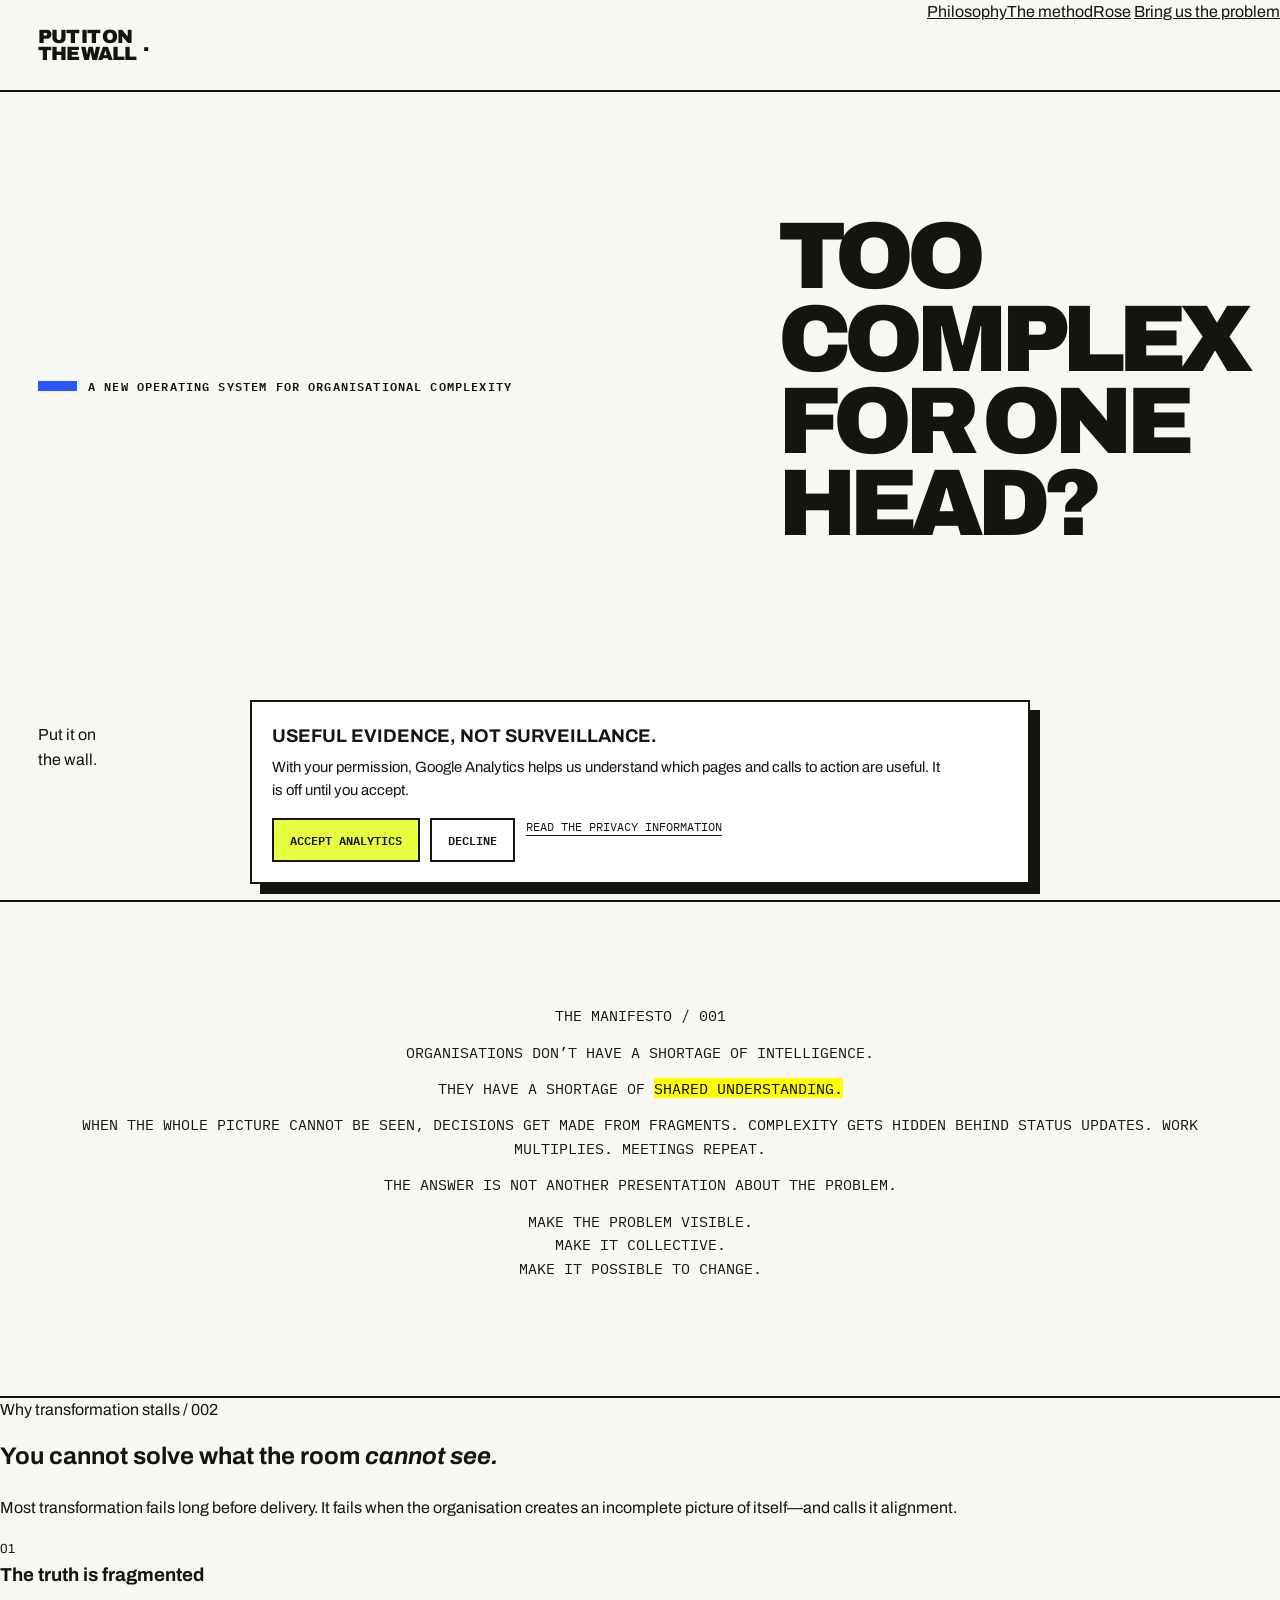
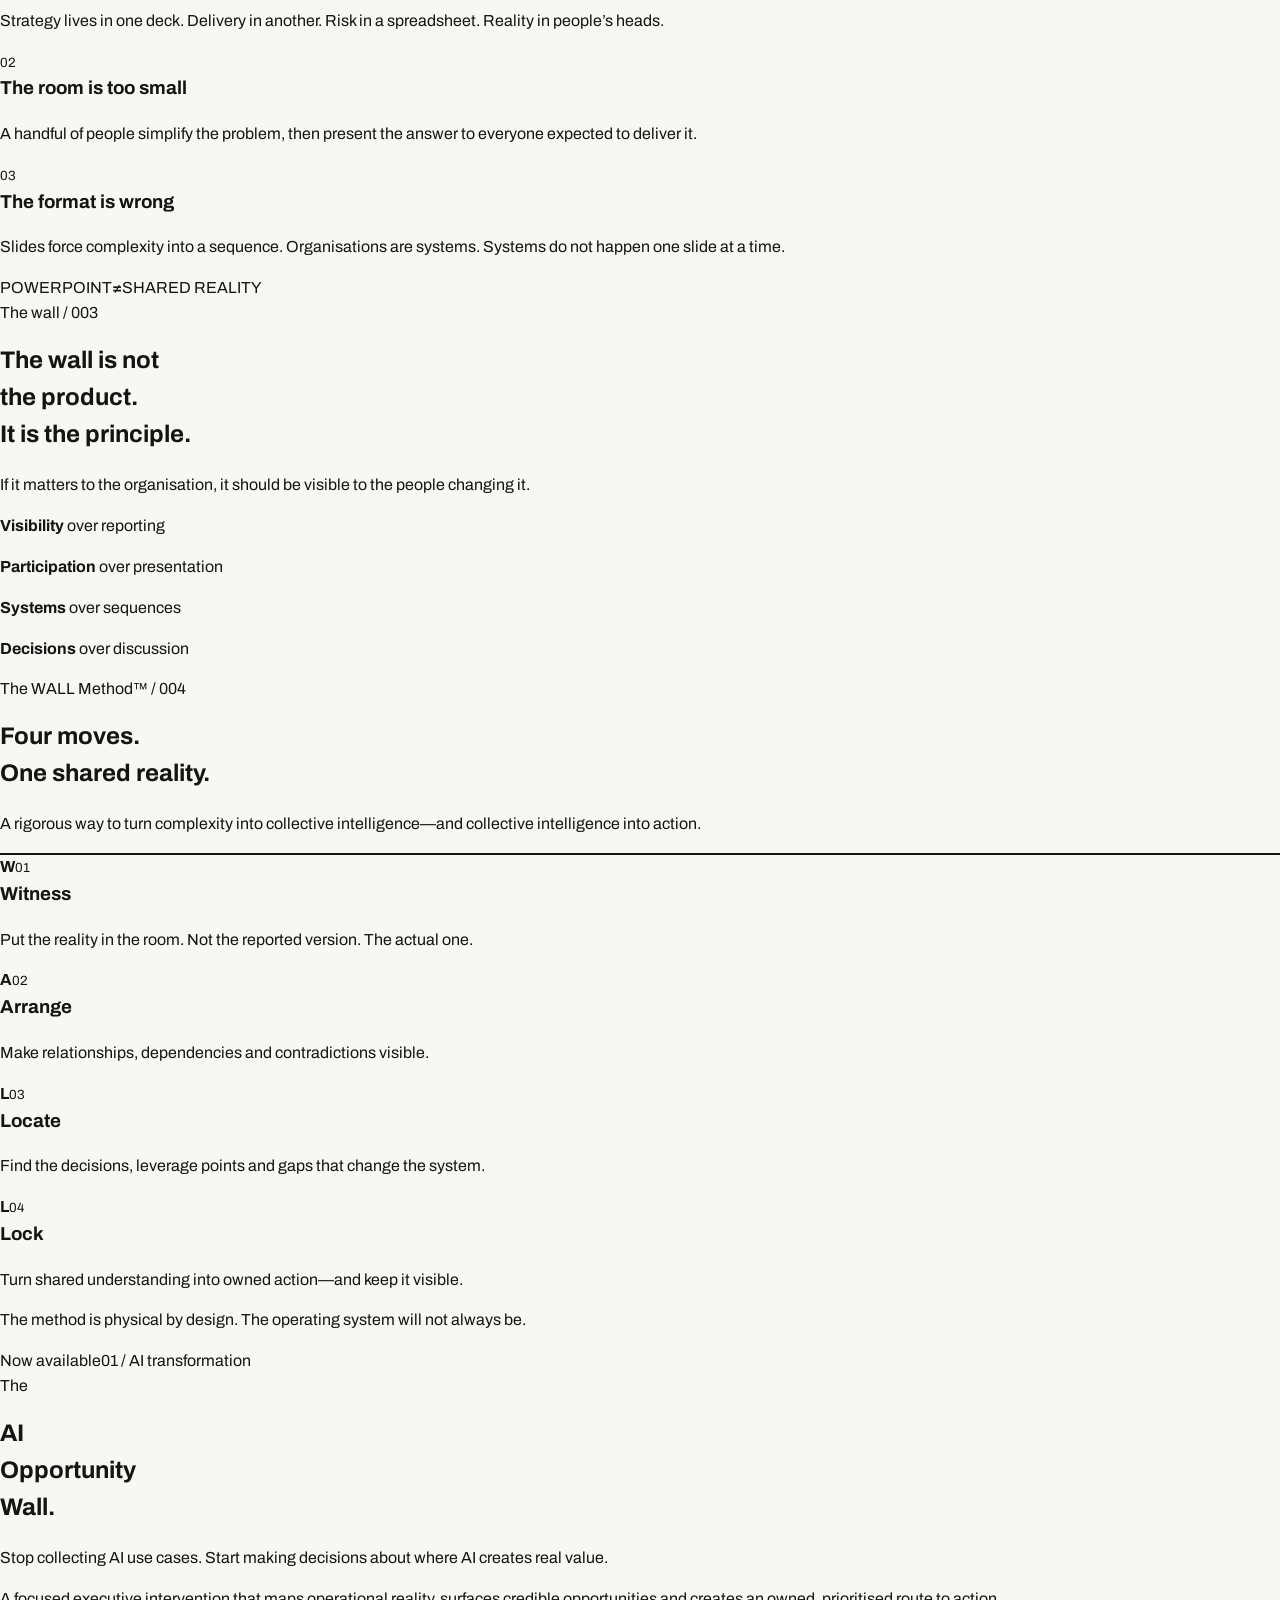
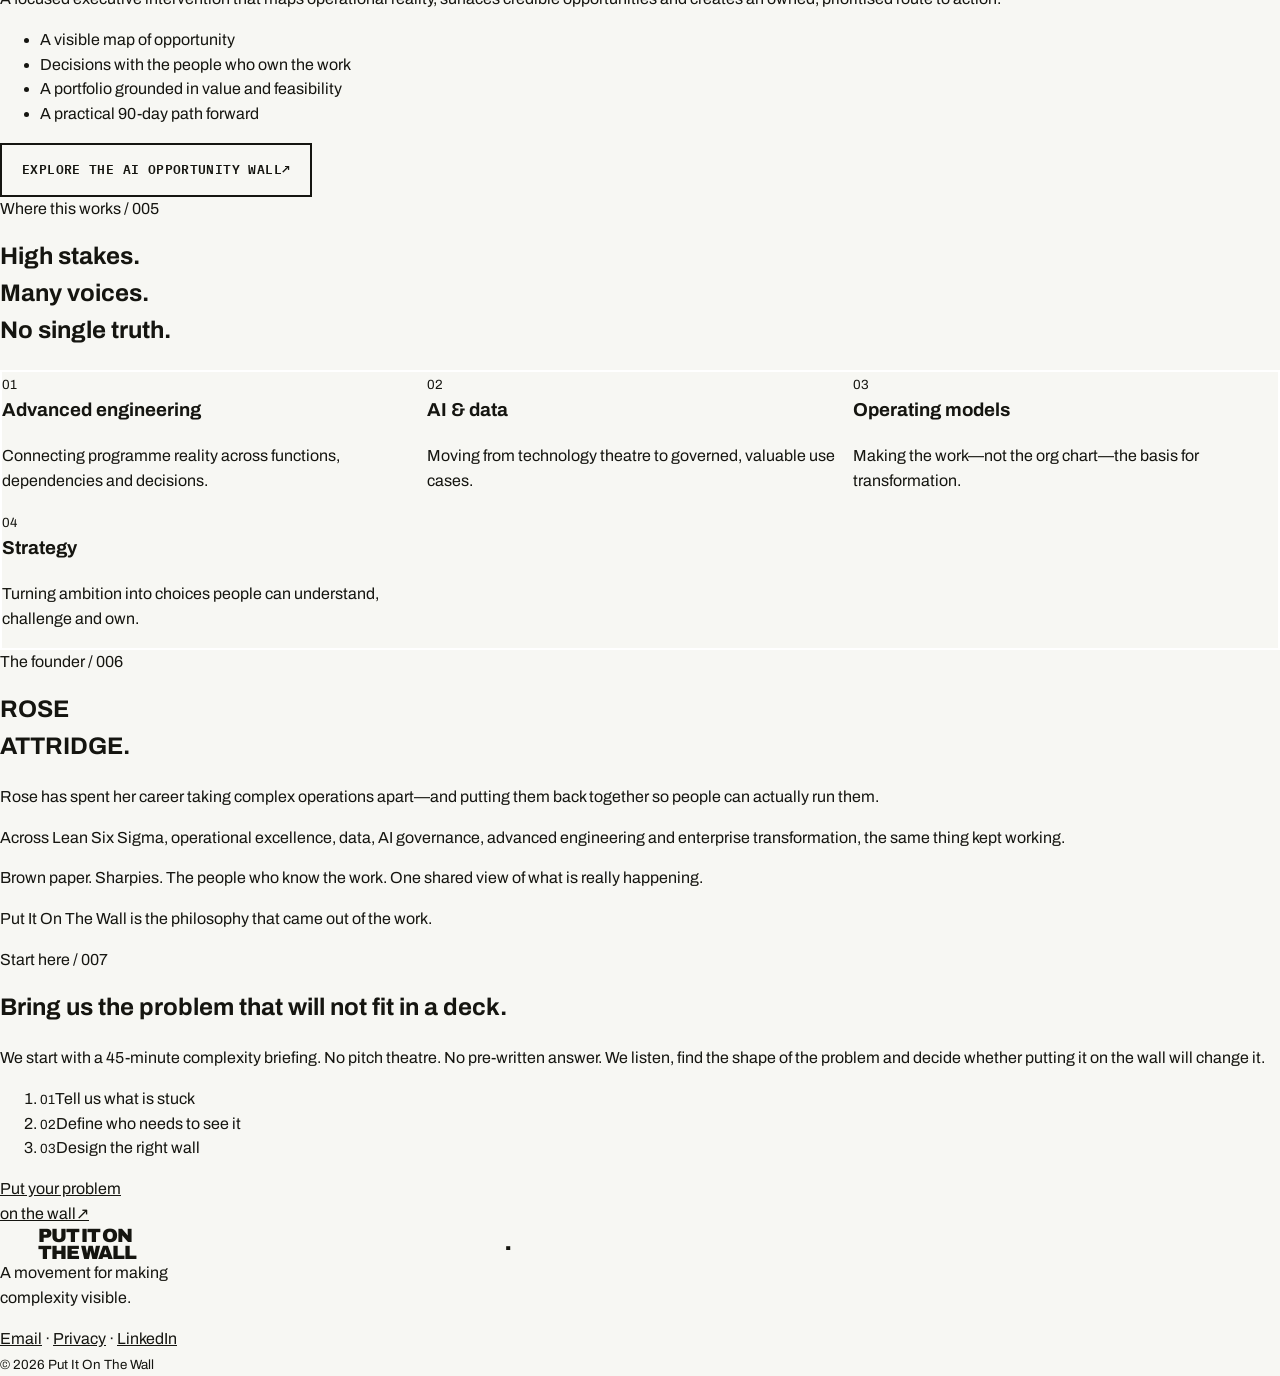
==== commit 39d20f57: "Rebuild homepage around the wall philosophy" ====
--- a/index.html
+++ b/index.html
@@ -1,75 +1,137 @@
 <!doctype html>
 <html lang="en-GB">
 <head>
-  <meta charset="utf-8" />
-  <meta name="viewport" content="width=device-width, initial-scale=1" />
-  <title>AI Opportunity Wall | Problem-first AI strategy for leadership teams</title>
-  <meta name="description" content="A six-week AI opportunity assessment that helps leadership teams validate the business problem, decide whether AI is the right intervention and commit the next move." />
-  <meta name="robots" content="index, follow, max-image-preview:large" />
-  <link rel="canonical" href="https://putitonthewall.co.uk/" />
-  <link rel="icon" href="favicon.svg" type="image/svg+xml" />
-  <link rel="manifest" href="site.webmanifest" />
-  <meta name="theme-color" content="#151510" />
-  <meta property="og:type" content="website" />
-  <meta property="og:site_name" content="Put It On The Wall" />
-  <meta property="og:title" content="Before you choose the AI, put the problem on the wall." />
-  <meta property="og:description" content="A six-week decision system that turns fragmented evidence and pressure to do AI into one defensible move." />
-  <meta property="og:url" content="https://putitonthewall.co.uk/" />
-  <meta property="og:image" content="https://putitonthewall.co.uk/social-card.svg" />
-  <meta property="og:image:alt" content="Put It On The Wall — problem-first strategy for the age of AI" />
-  <meta name="twitter:card" content="summary_large_image" />
-  <meta name="twitter:title" content="Before you choose the AI, put the problem on the wall." />
-  <meta name="twitter:description" content="See the problem. Make the decision. Move the business." />
-  <meta name="twitter:image" content="https://putitonthewall.co.uk/social-card.svg" />
-  <link rel="preconnect" href="https://fonts.googleapis.com" />
-  <link rel="preconnect" href="https://fonts.gstatic.com" crossorigin />
-  <link href="https://fonts.googleapis.com/css2?family=Archivo:wdth,wght@75..125,400..900&family=IBM+Plex+Mono:wght@400;500;600&display=swap" rel="stylesheet" />
-  <link rel="stylesheet" href="styles.css" />
+  <meta charset="utf-8">
+  <meta name="viewport" content="width=device-width, initial-scale=1">
+  <title>Put It On The Wall | Make complexity visible</title>
+  <meta name="description" content="A new operating system for organisational complexity. Make the problem visible. Make it collective. Make it possible to change.">
+  <meta name="robots" content="index, follow, max-image-preview:large">
+  <link rel="canonical" href="https://putitonthewall.co.uk/">
+  <link rel="icon" href="favicon.svg" type="image/svg+xml">
+  <link rel="manifest" href="site.webmanifest">
+  <meta name="theme-color" content="#090909">
+  <meta property="og:type" content="website">
+  <meta property="og:site_name" content="Put It On The Wall">
+  <meta property="og:title" content="Too complex for one head? Put it on the wall.">
+  <meta property="og:description" content="A movement for making organisational complexity visible—and possible to change.">
+  <meta property="og:url" content="https://putitonthewall.co.uk/">
+  <meta property="og:image" content="https://putitonthewall.co.uk/social-card.svg">
+  <meta name="twitter:card" content="summary_large_image">
+  <link rel="preconnect" href="https://fonts.googleapis.com">
+  <link rel="preconnect" href="https://fonts.gstatic.com" crossorigin>
+  <link href="https://fonts.googleapis.com/css2?family=Archivo:wdth,wght@75..125,400..900&family=IBM+Plex+Mono:wght@400;500;600&display=swap" rel="stylesheet">
+  <link rel="stylesheet" href="styles.css">
   <script type="application/ld+json">
-  {
-    "@context":"https://schema.org",
-    "@graph":[
-      {"@type":"Organization","@id":"https://putitonthewall.co.uk/#organisation","name":"Put It On The Wall","url":"https://putitonthewall.co.uk/","email":"rose@roseattridge.com","founder":{"@type":"Person","name":"Rose Attridge","url":"https://roseattridge.com/"},"description":"A problem-first strategy company helping leadership teams make complex reality visible before choosing AI, technology or transformation interventions."},
-      {"@type":"WebSite","@id":"https://putitonthewall.co.uk/#website","url":"https://putitonthewall.co.uk/","name":"Put It On The Wall","alternateName":"WALL","publisher":{"@id":"https://putitonthewall.co.uk/#organisation"},"inLanguage":"en-GB"},
-      {"@type":"Service","@id":"https://putitonthewall.co.uk/#ai-opportunity-wall","name":"AI Opportunity Wall","serviceType":"AI opportunity assessment and decision programme","description":"A guided six-week decision system that helps leadership teams validate a significant business problem, compare AI with non-AI interventions and commit one measurable next move.","url":"https://putitonthewall.co.uk/#programme","provider":{"@id":"https://putitonthewall.co.uk/#organisation"},"areaServed":"GB","audience":{"@type":"BusinessAudience","audienceType":"COOs, data leaders, transformation directors, strategy leaders and business-unit managing directors"},"offers":{"@type":"Offer","price":"15000","priceCurrency":"GBP","description":"Founding-team programme from £15,000 plus VAT, subject to fit and scope."}},
-      {"@type":"FAQPage","@id":"https://putitonthewall.co.uk/#faq","mainEntity":[
-        {"@type":"Question","name":"Does every programme end with an AI recommendation?","acceptedAnswer":{"@type":"Answer","text":"No. A credible No-AI decision is a valuable outcome. The purpose is to choose the intervention that creates value, not to justify technology already selected."}},
-        {"@type":"Question","name":"Is this an AI strategy workshop?","acceptedAnswer":{"@type":"Answer","text":"No. It is a six-week AI opportunity assessment and decision system. Live sessions are used only where people need to resolve different interpretations, make trade-offs or commit ownership."}},
-        {"@type":"Question","name":"How is this different from AI use-case prioritisation?","acceptedAnswer":{"@type":"Answer","text":"Conventional prioritisation often starts with a list of ideas. AI Opportunity Wall starts with evidence, validates the underlying business problem and compares AI with credible non-AI alternatives before anything is prioritised."}},
-        {"@type":"Question","name":"What does the programme cost?","acceptedAnswer":{"@type":"Answer","text":"Founding-team programmes start from £15,000 plus VAT. If the programme fits, Rose provides a fixed-fee scope covering the six-week journey, dates, internal roles, support boundaries and definition of done."}}
-      ]}
-    ]
-  }
+  {"@context":"https://schema.org","@type":"Organization","name":"Put It On The Wall","url":"https://putitonthewall.co.uk/","founder":{"@type":"Person","name":"Rose Attridge","url":"https://roseattridge.com/"},"description":"A new operating system for organisational complexity.","email":"rose@roseattridge.com"}
   </script>
 </head>
 <body>
   <a class="skip-link" href="#main">Skip to content</a>
-  <header class="site-header" data-header>
-    <a class="wordmark" href="#top" aria-label="Put It On The Wall home"><span>PUT IT</span><span>ON THE</span><span class="wordmark-wall">WALL</span></a>
-    <button class="menu-button" type="button" aria-expanded="false" aria-controls="site-nav" data-menu><span>Menu</span><span class="menu-mark" aria-hidden="true"></span></button>
-    <nav id="site-nav" class="site-nav" aria-label="Primary navigation" data-nav><a href="#problem">The problem</a><a href="#origin">Why the wall</a><a href="#method">The method</a><a href="#programme">The programme</a><a href="#proof">Evidence</a><a class="nav-cta" href="#fit">Check fit</a></nav>
+  <header class="site-header">
+    <a class="wordmark" href="#top" aria-label="Put It On The Wall home">PUT IT ON<br>THE WALL<span>.</span></a>
+    <button class="menu-button" type="button" aria-expanded="false" aria-controls="nav">Menu</button>
+    <nav id="nav" aria-label="Primary navigation">
+      <a href="#philosophy">Philosophy</a><a href="#method">The method</a><a href="#rose">Rose</a>
+      <a class="nav-cta" href="#start">Bring us the problem</a>
+    </nav>
   </header>
+
   <main id="main">
     <section class="hero" id="top">
-      <div class="hero-copy reveal"><p class="kicker">Problem-first strategy for the age of AI</p><h1>Before you choose the AI,<br><em>put the problem on the wall.</em></h1><p class="hero-lead">AI Opportunity Wall is a guided six-week decision system for leadership teams facing AI pressure, fragmented evidence and unclear value.</p><p class="hero-plain">Your team decides which business problem is worth solving, whether AI is the right intervention, and what to do next.</p><div class="hero-actions"><a class="button button-primary" href="#fit">See if your challenge fits</a><a class="button button-secondary" href="#method">Explore the WALL method</a></div><p class="hero-proof">One team. One significant problem. One decision worth defending.</p></div>
-      <div class="hero-wall reveal" aria-label="A wall of common AI programme pressures"><div class="wall-grid" aria-hidden="true"></div><article class="note note-a"><span>01 / PRESSURE</span><strong>“We need an AI strategy.”</strong></article><article class="note note-b"><span>02 / ACTIVITY</span><strong>Thirty use cases. No value case.</strong></article><article class="note note-c"><span>03 / RISK</span><strong>The vendor is defining the problem.</strong></article><article class="note note-d"><span>04 / REALITY</span><strong>The data is not ready.</strong></article><div class="problem-tape"><span>START HERE</span><strong>WHAT IS ACTUALLY HAPPENING?</strong></div><div class="marker-line" aria-hidden="true"></div></div>
+      <p class="kicker">A new operating system for organisational complexity</p>
+      <h1>Too complex<br>for one head?</h1>
+      <p class="marker-circle">Put it on<br>the wall.</p>
+      <div class="hero-foot"><p>Not another deck.<br>A shared picture of reality.</p><a href="#philosophy">Read the philosophy ↓</a></div>
     </section>
-    <section class="manifesto reveal" aria-label="The central belief"><p>Most organisations do not have an AI problem.</p><h2>They have a clarity problem — and technology is arriving before the truth.</h2></section>
-    <section class="section section-dark" id="problem"><div class="section-intro reveal"><p class="kicker kicker-light">The expensive mistake</p><h2>Stop starting with the solution.</h2><p>Organisations are spending on AI, technology and transformation before they have created a shared, evidence-based view of the problem. That creates activity, not confidence.</p></div><div class="enemy-grid"><article class="enemy-card reveal"><span>01</span><h3>AI theatre</h3><p>Visible activity designed to prove momentum, without a disciplined link to operational value.</p></article><article class="enemy-card reveal"><span>02</span><h3>Technology looking for a problem</h3><p>Use cases multiply because the tool is exciting, not because the business problem is understood.</p></article><article class="enemy-card reveal"><span>03</span><h3>Pilots without value</h3><p>Teams can demonstrate capability but cannot defend the investment, owner, measure or next move.</p></article><article class="enemy-card enemy-card-accent reveal"><span>The rule</span><h3>Not every problem needs AI.</h3><p>Sometimes the right move is better data, a simpler process, clear ownership — or stopping the work.</p></article></div></section>
-    <section class="section origin-section" id="origin"><div class="origin-layout"><div class="origin-wall reveal" aria-hidden="true"><div class="origin-grid"></div><div class="origin-paper"><span>REALITY</span><strong>MAKE THE WORK VISIBLE</strong></div><div class="origin-note origin-note-a">FACTS</div><div class="origin-note origin-note-b">EXPERIENCE</div><div class="origin-note origin-note-c">CONTRADICTIONS</div><div class="origin-note origin-note-d">QUESTIONS</div><div class="origin-tape">BROWN PAPER · POST-IT NOTES · ONE SHARED PICTURE</div></div><div class="origin-copy reveal"><p class="kicker">Why the wall</p><h2>The wall was never a metaphor.</h2><p class="origin-lead">Rose has spent most of her career as a Lean Six Sigma Black Belt, taking complex operations apart and helping organisations put them back together again.</p><p>Across operational improvement, the development of an AI governance and decision framework for a large FTSE 250 organisation, and more recent work in complex advanced engineering, the turning point has repeatedly been the same:</p><blockquote>Get the right people around a wall. Make the work visible. Build one shared picture.</blockquote><p>Brown paper and Post-it notes are not workshop theatre. They create a place where evidence, frontline experience, assumptions, contradictions and difficult questions can exist together.</p><p>The people doing the work can see where they fit. Their knowledge is counted. Different interpretations can be challenged openly. And the eventual decision belongs to the people who must make it work — not only to the person who produced the presentation.</p><p><strong>Put It On The Wall turns that repeatedly proven way of working into a structured decision system organisations can operate for themselves.</strong></p><div class="origin-proof-strip"><span>Lean Six Sigma</span><span>Operational transformation</span><span>FTSE 250 AI governance</span><span>Advanced engineering</span></div></div></div></section>
-    <section class="section method-section" id="method"><div class="section-intro reveal"><p class="kicker">The WALL method</p><h2>Evidence becomes visible.<br>A decision becomes possible.</h2><p>WALL is the repeatable problem-to-action method at the heart of every programme.</p></div><div class="method-grid"><article class="method-card reveal"><div class="method-letter">W</div><div><p class="method-step">01 / Witness reality</p><h3>See what is actually happening.</h3><p>Bring evidence, experience, contradictions and unknowns into the same field of view.</p></div></article><article class="method-card reveal"><div class="method-letter">A</div><div><p class="method-step">02 / Articulate the problem</p><h3>Separate symptoms, causes and assumptions.</h3><p>Turn a crowded story into a clear, solution-neutral problem worth solving.</p></div></article><article class="method-card reveal"><div class="method-letter">L</div><div><p class="method-step">03 / Locate the leverage</p><h3>Compare AI with credible alternatives.</h3><p>Test where intervention can create value — and where technology would only add noise.</p></div></article><article class="method-card reveal"><div class="method-letter">L</div><div><p class="method-step">04 / Launch the move</p><h3>Commit an owner, measure and next action.</h3><p>Leave with a decision, a proof rule and a practical 30/60/90-day move.</p></div></article></div><div class="method-rule reveal"><span>THE STANDARD</span><strong>Evidence before intervention. A decision before a deck.</strong></div></section>
-    <section class="section outcome-section"><div class="outcome-heading reveal"><p class="kicker">What changes</p><h2>From “we should do AI”<br>to a move the business can defend.</h2></div><div class="outcome-grid"><article class="outcome-card reveal"><span class="outcome-number">01</span><h3>A validated problem</h3><p>A shared, evidence-based definition clear enough to test and important enough to solve.</p></article><article class="outcome-card reveal"><span class="outcome-number">02</span><h3>A No-AI List</h3><p>Problems where process, data, ownership or stopping the work will create more value than AI.</p></article><article class="outcome-card reveal"><span class="outcome-number">03</span><h3>One defensible decision</h3><p>Pursue, fix, defer or stop — with the reasoning visible to the people carrying the risk.</p></article><article class="outcome-card reveal"><span class="outcome-number">04</span><h3>A measurable move</h3><p>An owner, proof-of-value rule, review date and 30/60/90-day route into action.</p></article></div></section>
-    <section class="section deliverables-section" id="deliverables"><div class="section-intro reveal"><p class="kicker">What your team actually receives</p><h2>Visible assets at every decision gate.</h2><p>This is not a workshop followed by an attractive deck. Each stage produces a usable organisational asset.</p></div><div class="deliverable-grid"><article class="deliverable-card reveal"><span>01</span><div class="asset-preview asset-brief">DECISION<br>BRIEF</div><h3>Sponsor decision brief</h3><p>The decision, value at stake, boundaries, sponsor and definition of done.</p></article><article class="deliverable-card reveal"><span>02</span><div class="asset-preview asset-evidence">EVIDENCE<br>JOURNEY</div><h3>Stakeholder evidence journey</h3><p>Participant briefs, surveys, evidence requests and ready-written communications.</p></article><article class="deliverable-card reveal"><span>03</span><div class="asset-preview asset-reality">REALITY<br>WALL</div><h3>Reality Wall</h3><p>Evidence, frontline experience, assumptions, contradictions and unknowns.</p></article><article class="deliverable-card reveal"><span>04</span><div class="asset-preview asset-opportunity">OPPORTUNITY<br>WALL</div><h3>Opportunity Wall</h3><p>A validated problem, leverage options and AI versus non-AI comparison.</p></article><article class="deliverable-card reveal"><span>05</span><div class="asset-preview asset-decision">DECISION<br>WALL</div><h3>Decision Wall</h3><p>Pursue, fix, defer or stop — with the rationale and quality gate visible.</p></article><article class="deliverable-card reveal"><span>06</span><div class="asset-preview asset-move">30 / 60 / 90<br>MOVE</div><h3>Executive move plan</h3><p>Owner, measure, proof rule, review date and the first practical actions.</p></article></div></section>
-    <section class="section section-yellow" id="programme"><div class="programme-layout"><div class="programme-copy reveal"><p class="kicker">The first product</p><h2>AI Opportunity Wall</h2><p class="programme-lead">A guided six-week organisational decision system for one team tackling one significant problem.</p><ul class="programme-list"><li>Rose-led interventions that frame the moments requiring expert judgement</li><li>A complete internal facilitator runbook, not a loose toolkit</li><li>Stakeholder briefs, surveys, evidence forms and communications</li><li>Reality, opportunity and decision walls built through quality gates</li><li>An executive decision output and measurable proof-of-value plan</li></ul><div class="programme-price"><span>FOUNDING-TEAM PROGRAMME</span><strong>From £15,000 + VAT</strong><small>Fixed fee. Final scope follows the fit conversation.</small></div><a class="button button-black" href="#buying">See how buying works</a></div><div class="journey reveal" aria-label="Six stages of the AI Opportunity Wall journey"><article><span>01</span><div><strong>Frame</strong><p>Choose the problem and define the value at stake.</p></div></article><article><span>02</span><div><strong>Witness</strong><p>Collect evidence and perspectives that normally stay apart.</p></div></article><article><span>03</span><div><strong>Articulate</strong><p>Build the Reality Wall and validate the problem.</p></div></article><article><span>04</span><div><strong>Locate</strong><p>Compare AI and non-AI interventions against the evidence.</p></div></article><article><span>05</span><div><strong>Decide</strong><p>Pass the gate: pursue, fix, defer or stop.</p></div></article><article><span>06</span><div><strong>Move</strong><p>Commit the owner, measure, review date and first action.</p></div></article></div></div></section>
-    <section class="section proof-section" id="proof"><div class="section-intro reveal"><p class="kicker kicker-light">Evidence beneath the method</p><h2>Field-tested judgement.<br>Now being turned into a system.</h2><p>The examples below are prior experience underpinning the method, not claimed AI Opportunity Wall customer case studies.</p></div><div class="proof-grid"><article class="proof-card reveal"><span>Operational improvement</span><h3>Lean Six Sigma as a career-long operating discipline.</h3><p>Complex work made visible, challenged with the people performing it, and redesigned around evidence rather than assumptions.</p></article><article class="proof-card reveal"><span>FTSE 250 · AI governance</span><h3>A shared framework for governing AI decisions.</h3><p>The same visibility principle applied while developing AI governance and decision architecture for a large FTSE 250 organisation.</p></article><article class="proof-card reveal"><span>Advanced engineering</span><h3>Complex programme understanding and prioritisation.</h3><p>Evidence, ownership and competing realities brought together to make serious programme decisions easier to understand and act on.</p></article></div><div class="proof-principle reveal"><strong>The consistent result:</strong><span>people feel seen, the work becomes discussable, and the decision becomes collectively owned.</span></div></section>
-    <section class="section fit-section" id="fit"><div class="fit-grid"><article class="fit-card fit-yes reveal"><p class="kicker">This is for you when</p><h2>The decision risk is yours.</h2><ul><li>You are under pressure to produce an AI strategy or pipeline</li><li>Too many use cases are competing for attention</li><li>Pilots exist, but value and ownership remain unclear</li><li>A vendor-led agenda is outrunning business understanding</li><li>The problem crosses functions, evidence and operating realities</li></ul><p class="fit-roles">Built for COOs, data and analytics leaders, transformation directors, strategy leaders and business-unit MDs.</p></article><article class="fit-card fit-no reveal"><p class="kicker">This is not for you when</p><h2>The answer has already been decided.</h2><ul><li>You only want an impressive list of AI ideas</li><li>The technology must be recommended regardless of evidence</li><li>No sponsor is prepared to own the eventual decision</li><li>The organisation wants a workshop, but not the difficult truth</li></ul></article></div></section>
-    <section class="section glance-section"><div class="section-intro reveal"><p class="kicker">At a glance</p><h2>A bounded enterprise programme.</h2></div><dl class="glance-grid reveal"><div><dt>Duration</dt><dd>Six weeks</dd></div><div><dt>Scope</dt><dd>One team. One significant problem.</dd></div><div><dt>Sponsor</dt><dd>One accountable decision owner</dd></div><div><dt>Operator</dt><dd>One capable internal facilitator</dd></div><div><dt>Participants</dt><dd>A small cross-functional evidence group</dd></div><div><dt>Rose's role</dt><dd>Framing, expert judgement and quality assurance</dd></div><div><dt>Output</dt><dd>One defensible decision and measurable move</dd></div><div><dt>Commercial model</dt><dd>Fixed fee from £15,000 + VAT</dd></div></dl></section>
-    <section class="section buying-section" id="buying"><div class="buying-intro reveal"><p class="kicker">A clear route to yes — or no</p><h2>Know exactly what happens next.</h2><p>The buying journey is deliberately light. First we test fit. Only then do you receive a clear fixed-fee scope, dates and participant requirements. No open-ended discovery phase and no pressure to proceed.</p></div><div class="buying-grid"><article class="buying-step reveal"><span>01</span><h3>Check the fit</h3><p>Use the criteria above to decide whether the challenge is significant, cross-functional and genuinely undecided.</p></article><article class="buying-step reveal"><span>02</span><h3>Talk for 30 minutes</h3><p>Rose tests the decision, sponsor, evidence and urgency. You leave knowing whether this is the right next move.</p></article><article class="buying-step reveal"><span>03</span><h3>Receive a fixed scope</h3><p>A concise proposal sets out the outcome, fee, six-week dates, internal roles, boundaries and definition of done.</p></article><article class="buying-step reveal"><span>04</span><h3>Launch the team</h3><p>Once agreed, the sponsor and facilitator receive the launch pack, participant brief and first evidence request.</p></article></div><div class="buying-assurance reveal"><div><strong>The first conversation is a fit test, not a sales performance.</strong><p>Bring the decision you are carrying. Rose will tell you candidly whether AI Opportunity Wall fits, needs reframing or is unnecessary.</p><span class="decision-microcopy">No commitment · No speculative workshop · No technology recommendation in advance</span></div><a class="button button-primary" href="fit.html">Request a 30-minute fit conversation</a></div></section>
-    <section class="section founder-section" id="founder"><div class="founder-mark reveal" aria-hidden="true"><span>RA</span><div class="founder-line"></div></div><div class="founder-copy reveal"><p class="kicker">Created by Rose Attridge</p><h2>Rose in the room — without Rose in the diary.</h2><p>Put It On The Wall codifies the judgement Rose has built across operational improvement, data, governance and complex transformation. Rose frames the moments that need expert judgement; the internal team operates the journey inside the organisation.</p><p>The aim is a stronger decision and an organisation that can act on it — not dependence on a consultant.</p><div class="founder-links"><a href="https://roseattridge.com/">About Rose</a><a href="https://thedatanarrator.com/">The Data Narrator</a><a href="https://www.linkedin.com/in/roseattridge">LinkedIn</a></div></div></section>
-    <section class="section faq-section" id="faq"><div class="section-intro reveal"><p class="kicker">Questions worth asking</p><h2>No theatre. No mystery.</h2></div><div class="faq-list"><details class="reveal"><summary>Does every programme end with an AI recommendation?</summary><p>No. A credible No-AI decision is a valuable outcome. The purpose is to choose the intervention that creates value, not to justify technology already selected.</p></details><details class="reveal"><summary>Is this an AI strategy workshop?</summary><p>No. It is a six-week AI opportunity assessment and decision system. Live sessions are used only where people need to resolve different interpretations, make trade-offs or commit ownership.</p></details><details class="reveal"><summary>How is this different from AI use-case prioritisation?</summary><p>Conventional use-case prioritisation often starts with a list of ideas. AI Opportunity Wall starts with evidence, validates the underlying business problem and compares AI with credible non-AI alternatives before anything is prioritised.</p></details><details class="reveal"><summary>Is this consultancy or a toolkit?</summary><p>Neither in the usual sense. It is a fully designed team journey: Rose frames the moments that require expert judgement, while an internal facilitator operates the runbook inside the organisation.</p></details><details class="reveal"><summary>What does the programme cost?</summary><p>Founding-team programmes start from £15,000 + VAT. If the programme is appropriate, Rose sends a fixed-fee scope covering the six-week journey, dates, internal roles, support boundaries and definition of done.</p></details><details class="reveal"><summary>Who needs to be involved?</summary><p>You need an accountable sponsor carrying the decision risk, one capable internal facilitator and a small cross-functional group with access to the relevant evidence and operating reality.</p></details><details class="reveal"><summary>What happens in the first conversation?</summary><p>We test whether the problem is significant, cross-functional and genuinely undecided; whether there is a sponsor carrying the risk; and whether AI Opportunity Wall is the right next move. You will get a candid answer.</p></details></div></section>
-    <section class="final-cta"><div class="final-cta-wall" aria-hidden="true"></div><div class="final-cta-copy reveal"><p class="kicker kicker-light">Founding-team conversations are open</p><h2>Bring the problem.<br>Not the predetermined answer.</h2><p>Share what the organisation is trying to decide, why it matters now and who carries the risk. Rose will reply personally.</p><div class="final-actions"><a class="button button-yellow" href="fit.html">Request a 30-minute fit conversation</a><a class="text-cta" href="mailto:rose@roseattridge.com?subject=AI%20Opportunity%20Wall%20enquiry">Or email Rose directly →</a></div></div></section>
+
+    <section class="manifesto" id="philosophy">
+      <p class="label">The manifesto / 001</p>
+      <div class="manifesto-copy">
+        <p>Organisations don’t have a shortage of intelligence.</p>
+        <p>They have a shortage of <mark>shared understanding.</mark></p>
+        <p>When the whole picture cannot be seen, decisions get made from fragments. Complexity gets hidden behind status updates. Work multiplies. Meetings repeat.</p>
+        <p class="pink">The answer is not another presentation about the problem.</p>
+        <p>Make the problem visible.<br>Make it collective.<br>Make it possible to change.</p>
+      </div>
+    </section>
+
+    <section class="dark failure">
+      <p class="label muted">Why transformation stalls / 002</p>
+      <div class="split intro"><h2>You cannot solve what the room <em>cannot see.</em></h2><p>Most transformation fails long before delivery. It fails when the organisation creates an incomplete picture of itself—and calls it alignment.</p></div>
+      <div class="rows">
+        <article><small>01</small><h3>The truth is fragmented</h3><p>Strategy lives in one deck. Delivery in another. Risk in a spreadsheet. Reality in people’s heads.</p></article>
+        <article><small>02</small><h3>The room is too small</h3><p>A handful of people simplify the problem, then present the answer to everyone expected to deliver it.</p></article>
+        <article><small>03</small><h3>The format is wrong</h3><p>Slides force complexity into a sequence. Organisations are systems. Systems do not happen one slide at a time.</p></article>
+      </div>
+      <div class="equation"><span>POWERPOINT</span><b>≠</b><span>SHARED REALITY</span></div>
+    </section>
+
+    <section class="principle">
+      <p class="label">The wall / 003</p>
+      <h2>The wall is not<br>the product.<br><span>It is the principle.</span></h2>
+      <div class="split principle-grid">
+        <p class="lead">If it matters to the organisation, it should be visible to the people changing it.</p>
+        <div class="rules"><p><b>Visibility</b> over reporting</p><p><b>Participation</b> over presentation</p><p><b>Systems</b> over sequences</p><p><b>Decisions</b> over discussion</p></div>
+      </div>
+    </section>
+
+    <section class="method" id="method">
+      <p class="label">The WALL Method™ / 004</p>
+      <div class="split intro"><h2>Four moves.<br>One shared reality.</h2><p>A rigorous way to turn complexity into collective intelligence—and collective intelligence into action.</p></div>
+      <div class="method-grid">
+        <article><strong>W</strong><small>01</small><h3>Witness</h3><p>Put the reality in the room. Not the reported version. The actual one.</p></article>
+        <article><strong>A</strong><small>02</small><h3>Arrange</h3><p>Make relationships, dependencies and contradictions visible.</p></article>
+        <article><strong>L</strong><small>03</small><h3>Locate</h3><p>Find the decisions, leverage points and gaps that change the system.</p></article>
+        <article><strong>L</strong><small>04</small><h3>Lock</h3><p>Turn shared understanding into owned action—and keep it visible.</p></article>
+      </div>
+      <p class="micro">The method is physical by design. The operating system will not always be.</p>
+    </section>
+
+    <section class="product" id="product">
+      <div class="product-meta"><span>Now available</span><span>01 / AI transformation</span></div>
+      <div><p>The</p><h2>AI<br>Opportunity<br>Wall<span>.</span></h2></div>
+      <div class="product-copy">
+        <p class="lead">Stop collecting AI use cases. Start making decisions about where AI creates real value.</p>
+        <p>A focused executive intervention that maps operational reality, surfaces credible opportunities and creates an owned, prioritised route to action.</p>
+        <ul><li>A visible map of opportunity</li><li>Decisions with the people who own the work</li><li>A portfolio grounded in value and feasibility</li><li>A practical 90-day path forward</li></ul>
+        <a class="button" href="mailto:rose@roseattridge.com?subject=AI%20Opportunity%20Wall">Explore the AI Opportunity Wall <span>↗</span></a>
+      </div>
+    </section>
+
+    <section class="proof">
+      <p class="label">Where this works / 005</p>
+      <h2>High stakes.<br>Many voices.<br>No single truth.</h2>
+      <div class="proof-grid">
+        <article><small>01</small><h3>Advanced engineering</h3><p>Connecting programme reality across functions, dependencies and decisions.</p></article>
+        <article><small>02</small><h3>AI &amp; data</h3><p>Moving from technology theatre to governed, valuable use cases.</p></article>
+        <article><small>03</small><h3>Operating models</h3><p>Making the work—not the org chart—the basis for transformation.</p></article>
+        <article><small>04</small><h3>Strategy</h3><p>Turning ambition into choices people can understand, challenge and own.</p></article>
+      </div>
+    </section>
+
+    <section class="dark founder" id="rose">
+      <p class="label muted">The founder / 006</p>
+      <h2>ROSE<br>ATTRIDGE<span>.</span></h2>
+      <div class="story">
+        <p class="lead">Rose has spent her career taking complex operations apart—and putting them back together so people can actually run them.</p>
+        <p>Across Lean Six Sigma, operational excellence, data, AI governance, advanced engineering and enterprise transformation, the same thing kept working.</p>
+        <p>Brown paper. Sharpies. The people who know the work. One shared view of what is really happening.</p>
+        <p class="pink lead">Put It On The Wall is the philosophy that came out of the work.</p>
+      </div>
+    </section>
+
+    <section class="engage" id="start">
+      <p class="label">Start here / 007</p>
+      <h2>Bring us the problem that will not fit in a deck.</h2>
+      <div class="split engage-grid">
+        <p>We start with a 45-minute complexity briefing. No pitch theatre. No pre-written answer. We listen, find the shape of the problem and decide whether putting it on the wall will change it.</p>
+        <ol><li><small>01</small>Tell us what is stuck</li><li><small>02</small>Define who needs to see it</li><li><small>03</small>Design the right wall</li></ol>
+      </div>
+      <a class="big-cta" href="mailto:rose@roseattridge.com?subject=Put%20our%20problem%20on%20the%20wall"><span>Put your problem<br>on the wall</span><span>↗</span></a>
+    </section>
   </main>
-  <footer class="site-footer"><a class="footer-wordmark" href="#top">PUT IT ON THE WALL™</a><p>See the problem. Make the decision. Move the business.</p><div class="footer-links"><a href="mailto:rose@roseattridge.com">rose@roseattridge.com</a><a href="privacy.html">Privacy</a><a href="https://roseattridge.com/">A Rose Attridge company</a></div><small>© <span data-year></span> Put It On The Wall.</small></footer>
+
+  <footer><a class="wordmark" href="#top">PUT IT ON<br>THE WALL<span>.</span></a><p>A movement for making<br>complexity visible.</p><div><a href="mailto:rose@roseattridge.com">Email</a> · <a href="privacy.html">Privacy</a> · <a href="https://www.linkedin.com/in/roseattridge">LinkedIn</a></div><small>© <span data-year></span> Put It On The Wall</small></footer>
   <script src="script.js" defer></script>
 </body>
-</html>+</html>
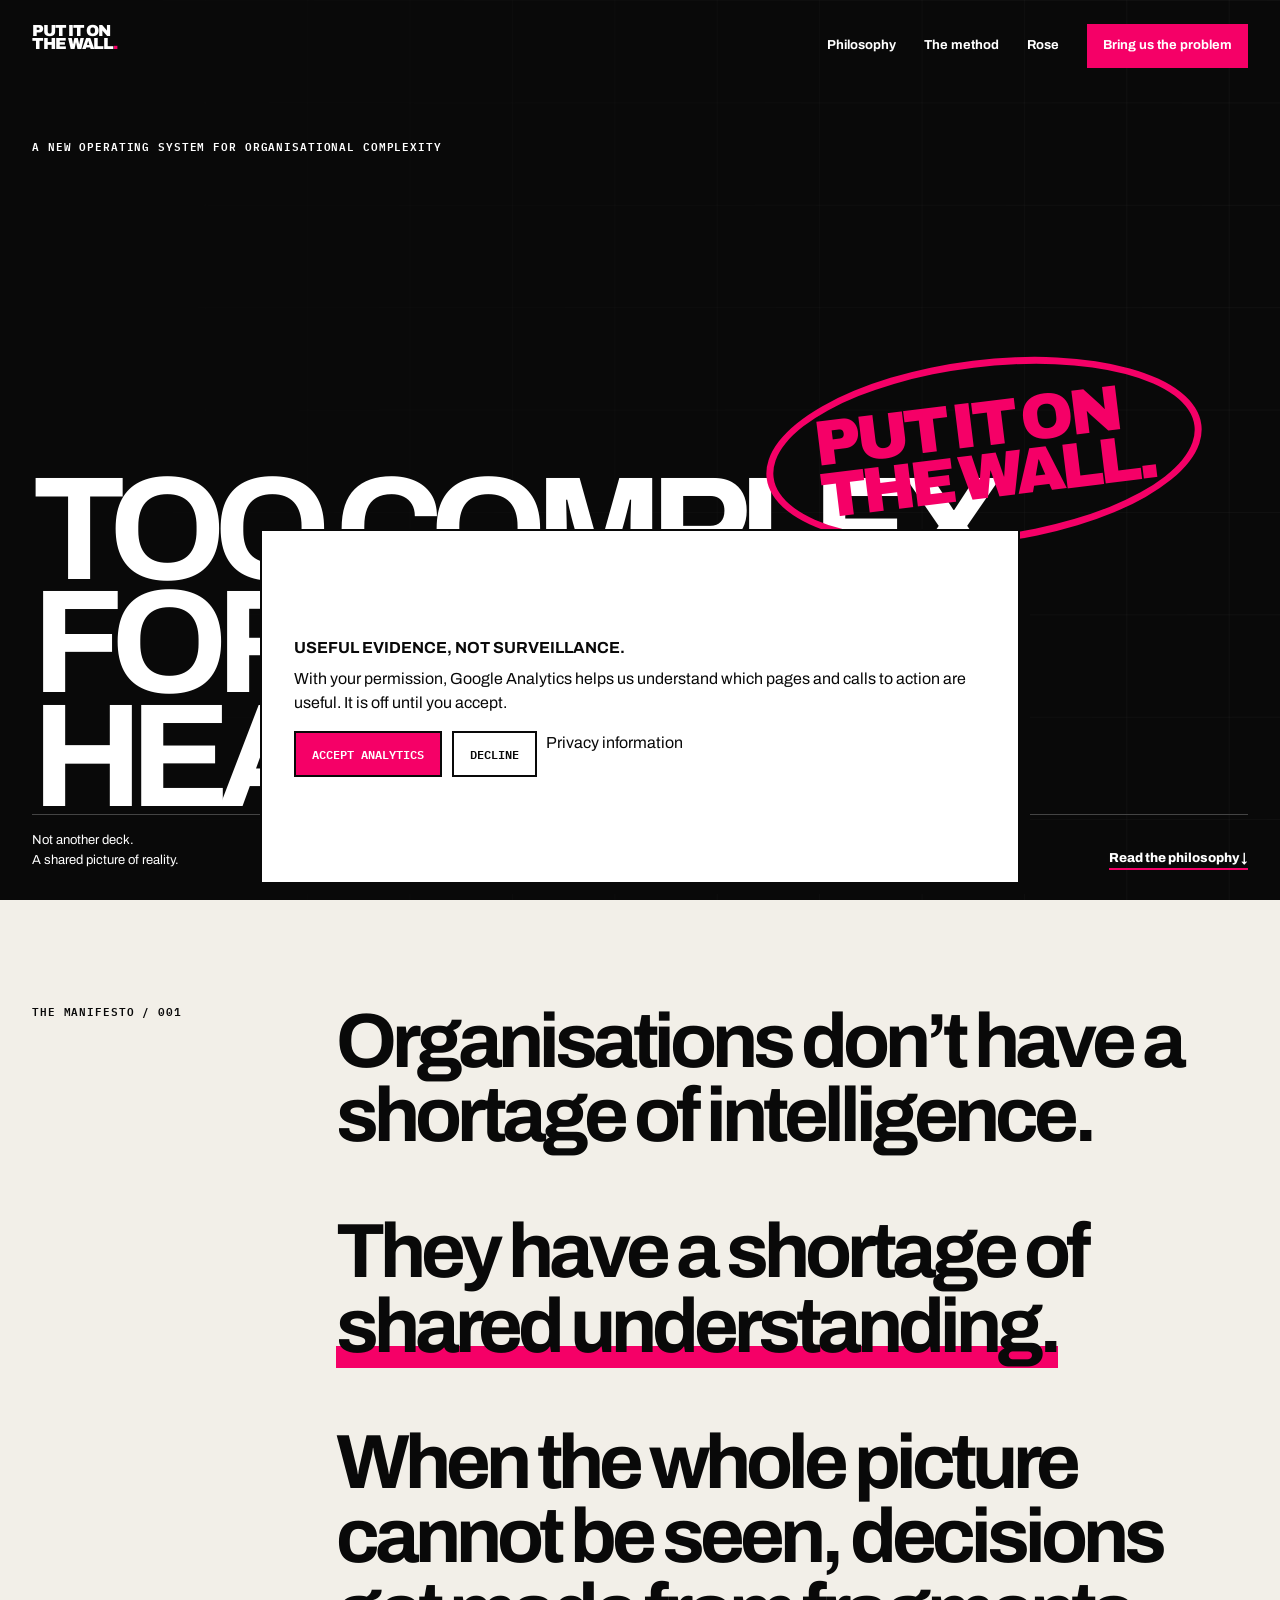
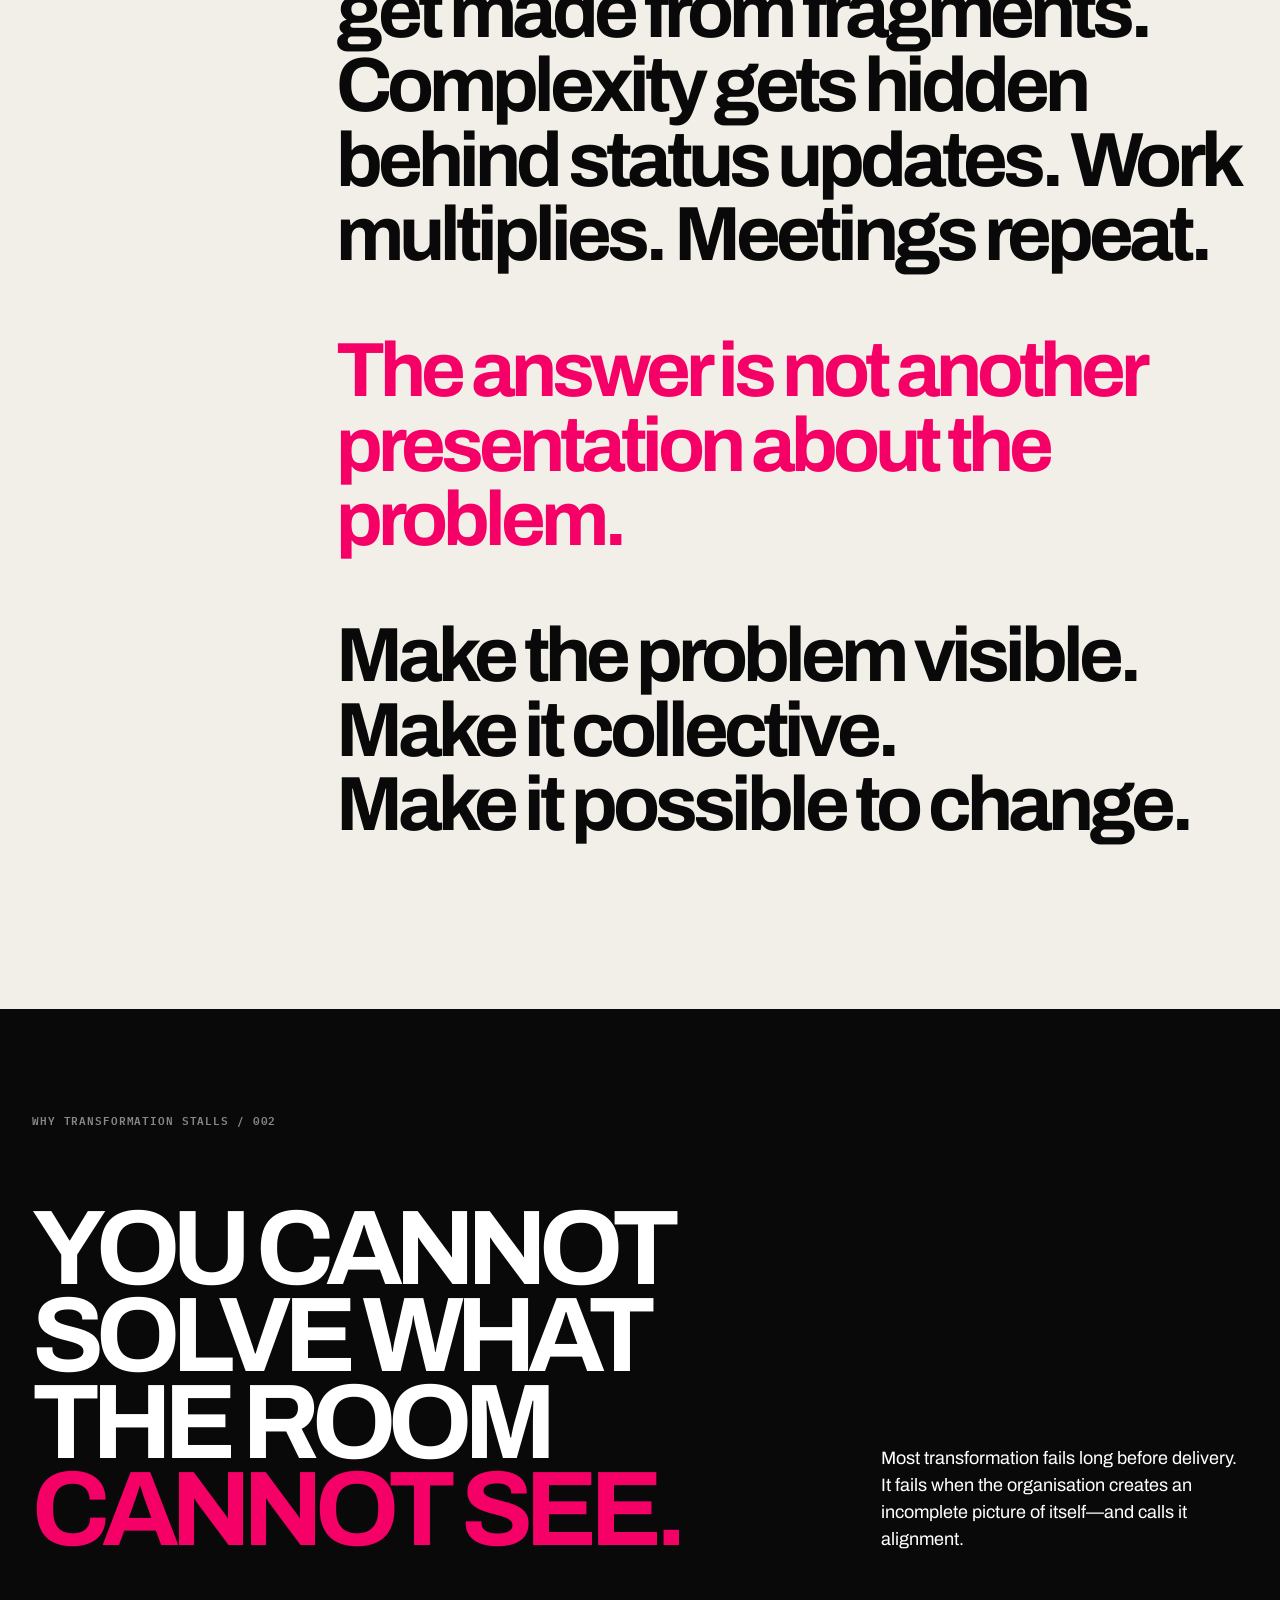
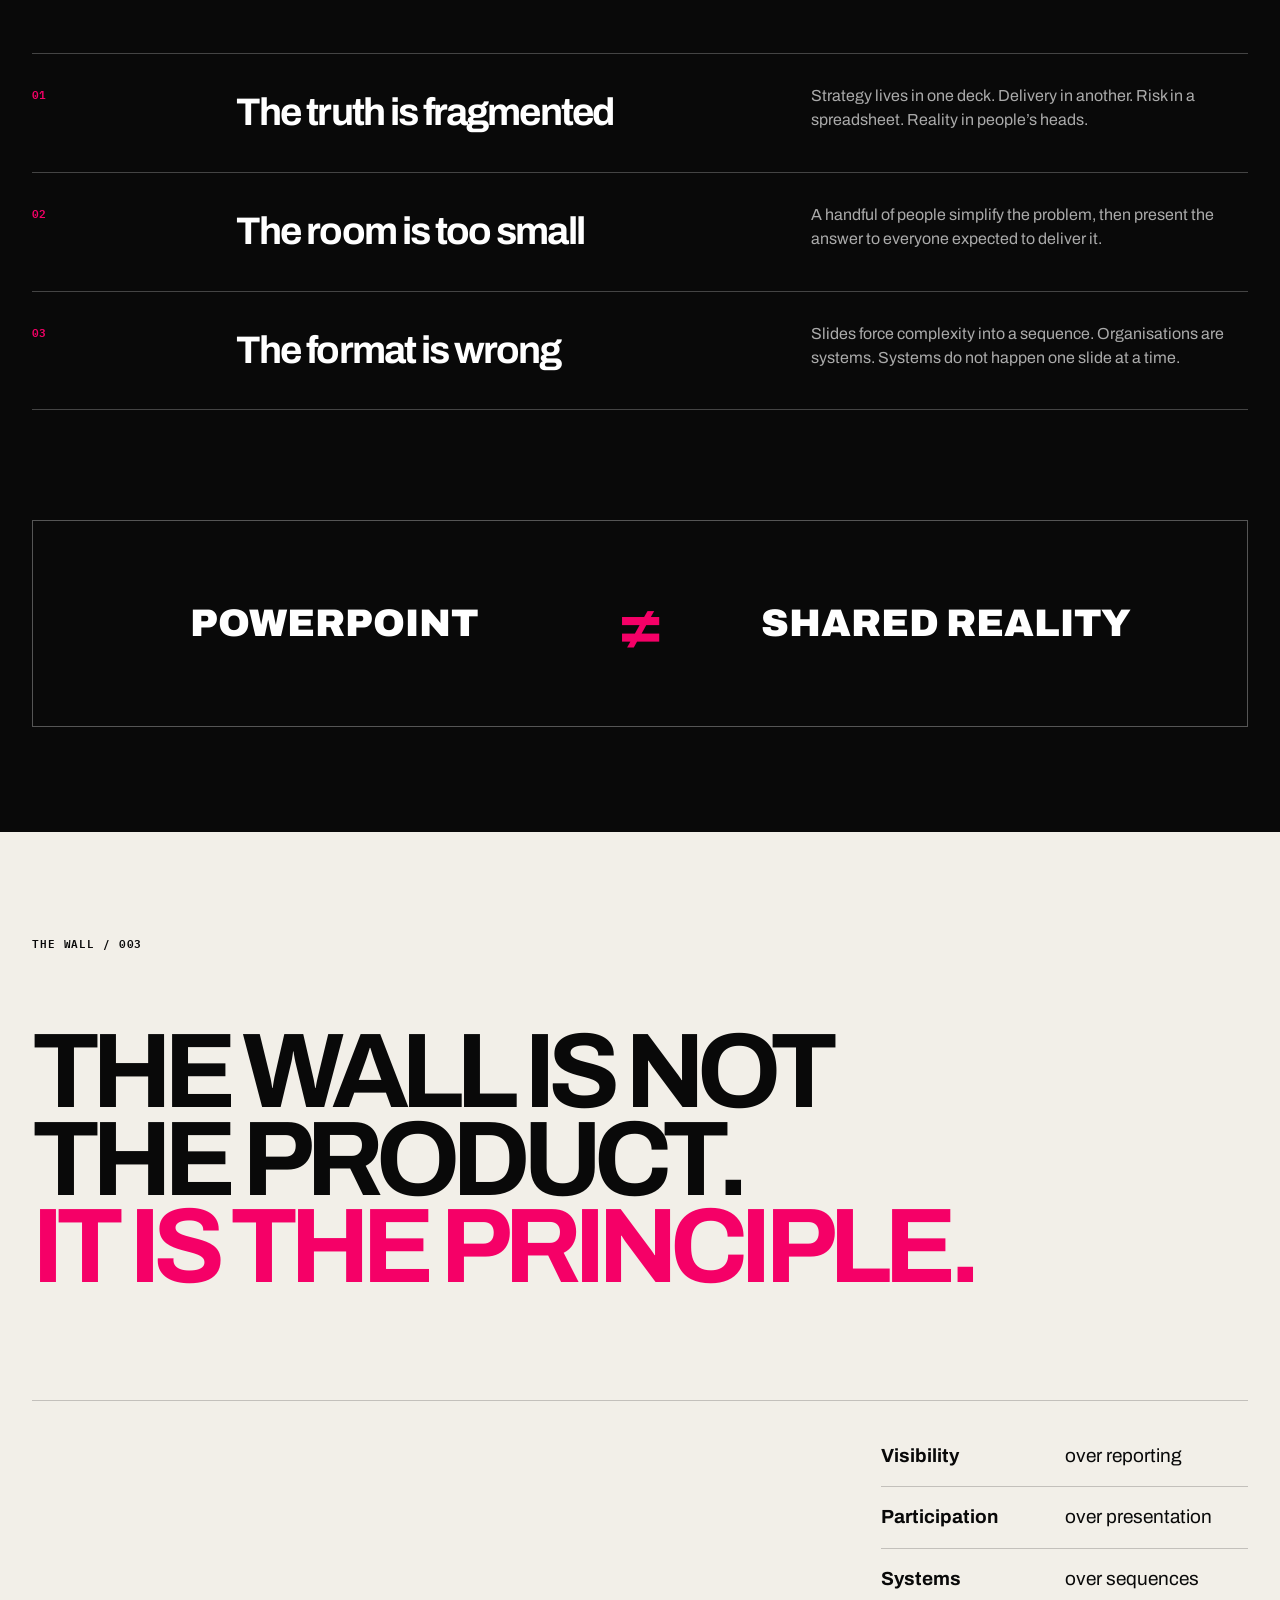
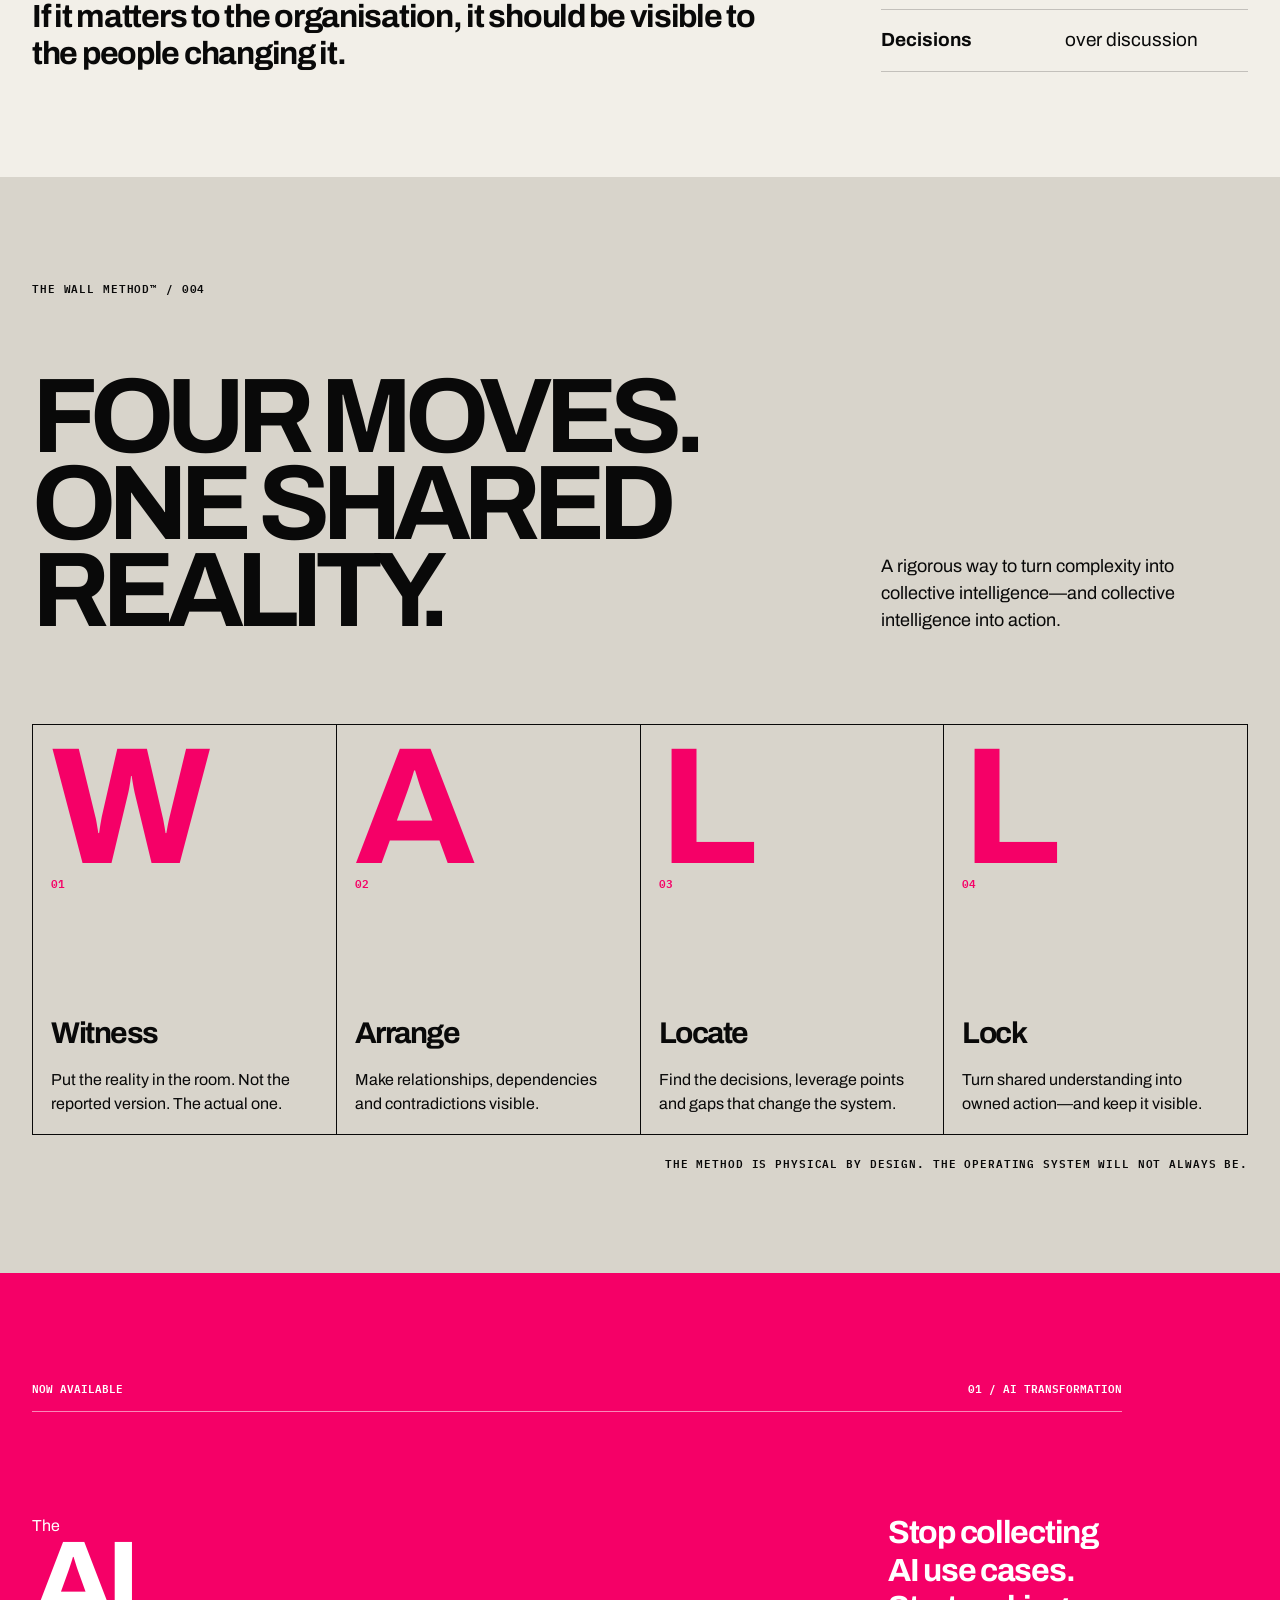
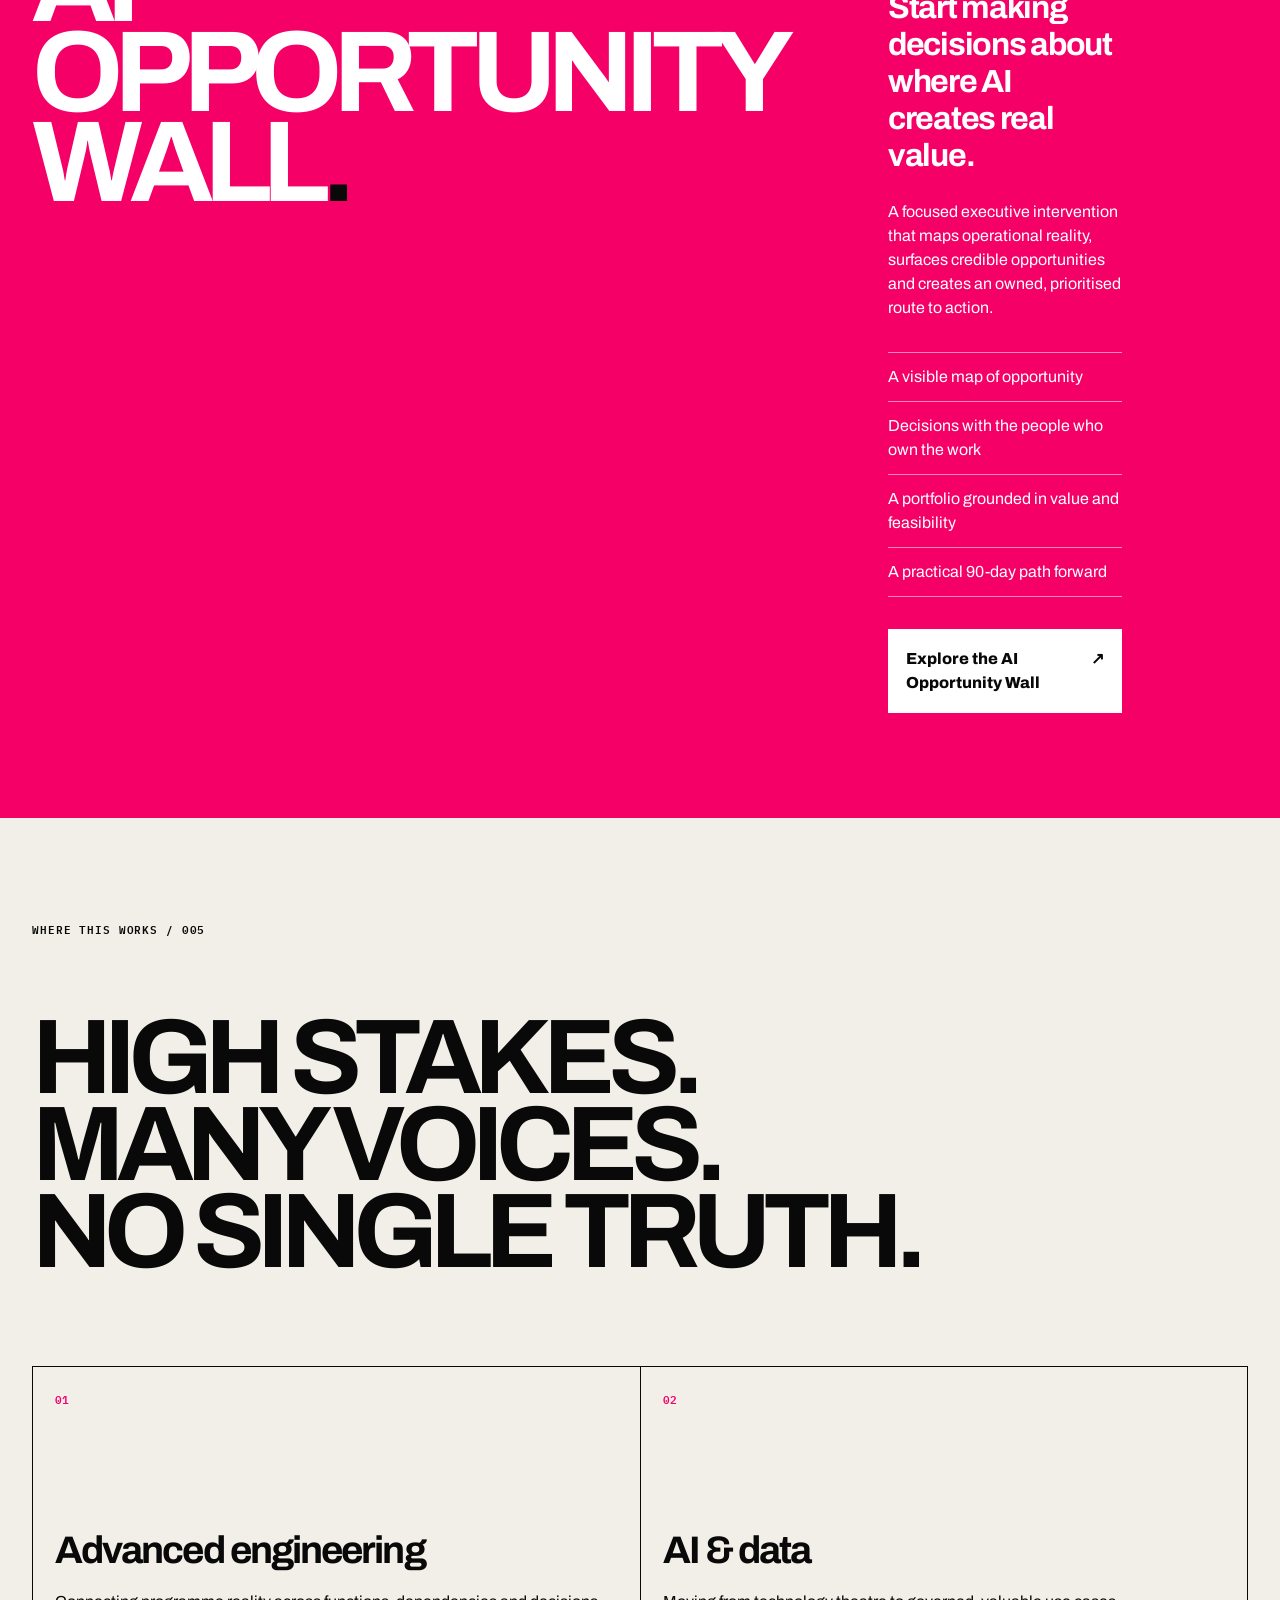
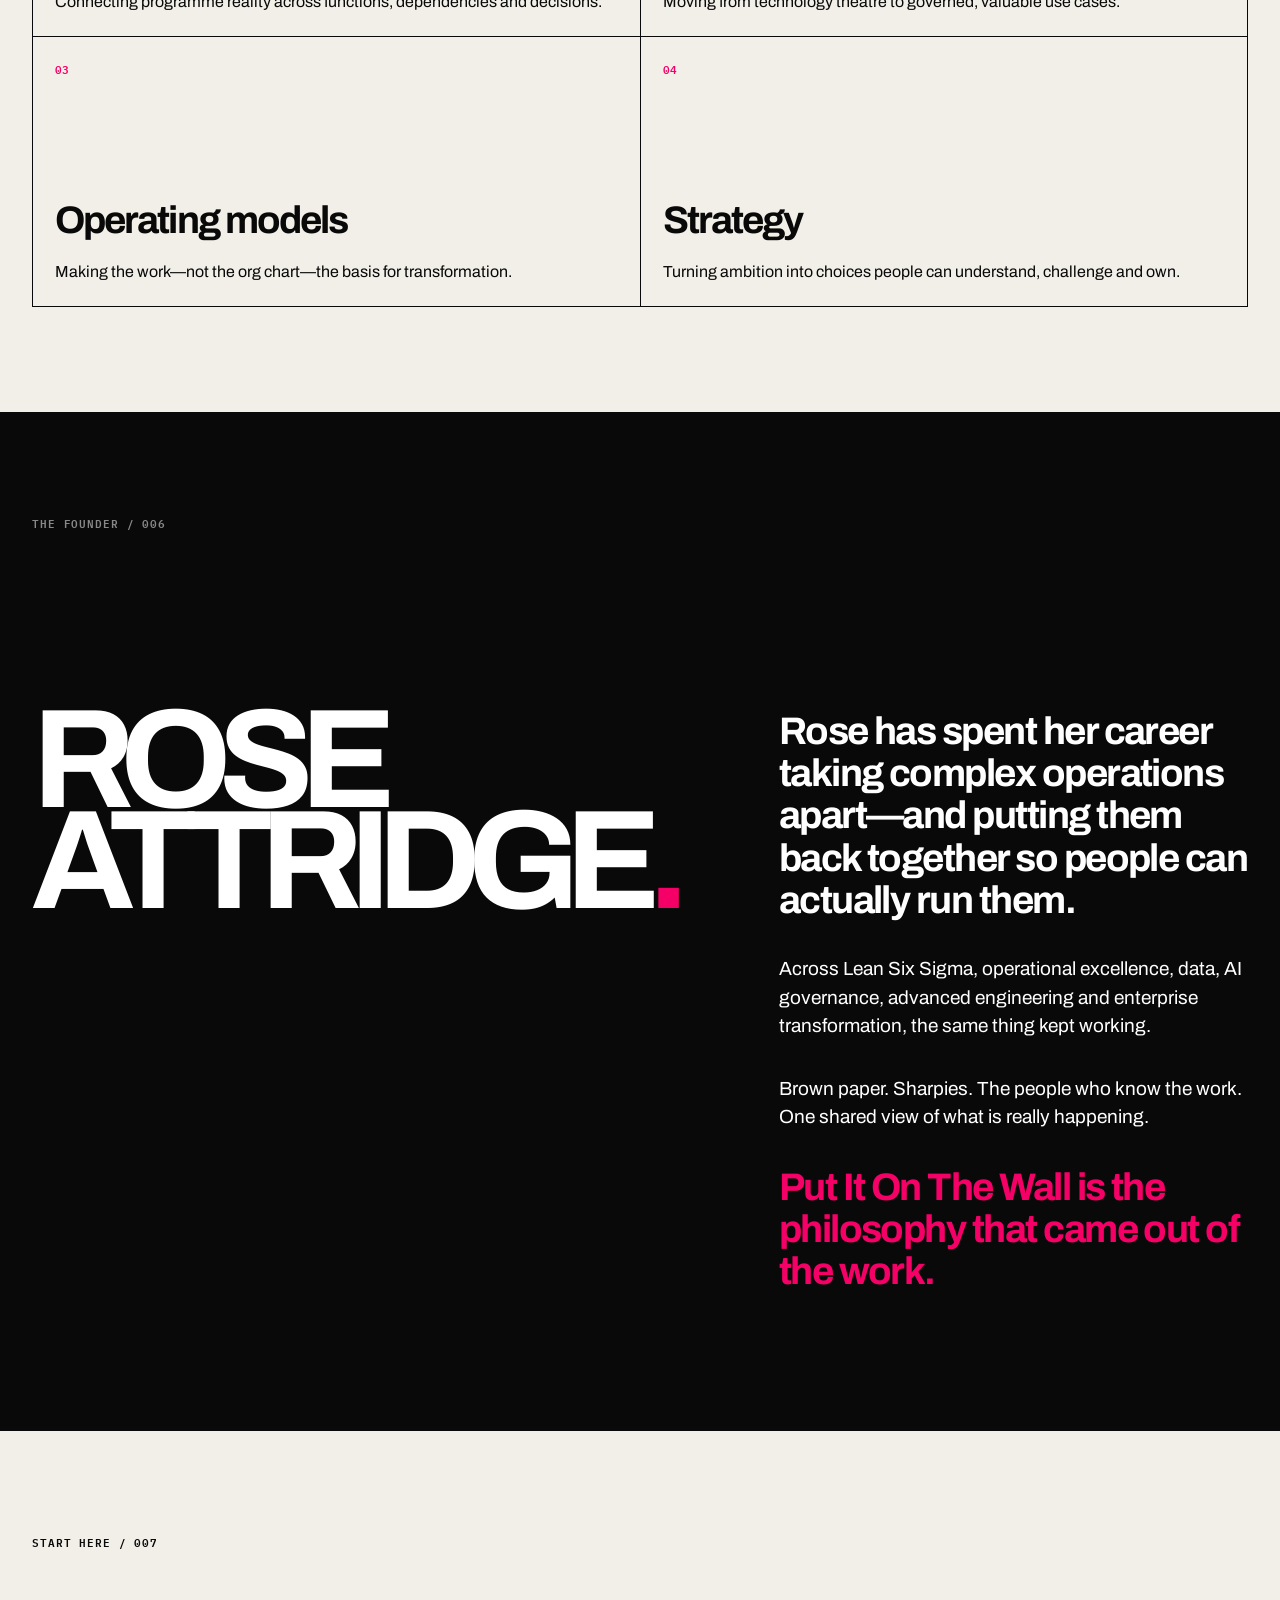
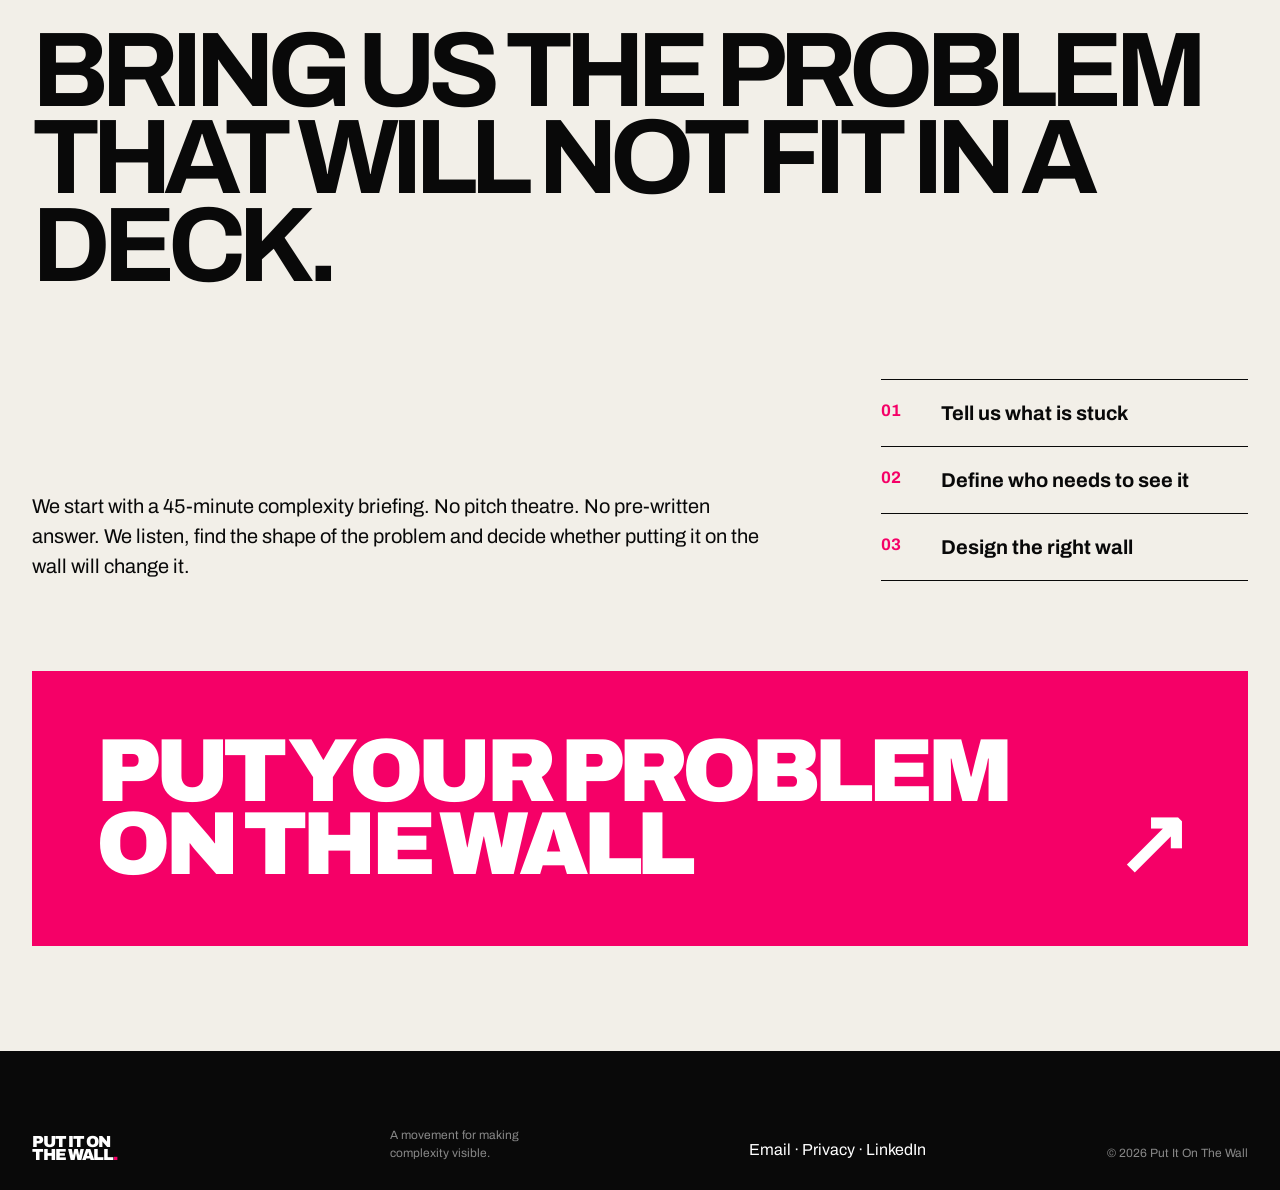
==== commit b76eb505: "Create the WALL favicon system" ====
--- a/index.html
+++ b/index.html
@@ -8,6 +8,9 @@
   <meta name="robots" content="index, follow, max-image-preview:large">
   <link rel="canonical" href="https://putitonthewall.co.uk/">
   <link rel="icon" href="favicon.svg" type="image/svg+xml">
+  <link rel="icon" href="favicon-32.png" type="image/png" sizes="32x32">
+  <link rel="icon" href="favicon-16.png" type="image/png" sizes="16x16">
+  <link rel="apple-touch-icon" href="apple-touch-icon.png">
   <link rel="manifest" href="site.webmanifest">
   <meta name="theme-color" content="#090909">
   <meta property="og:type" content="website">
--- a/styles.css
+++ b/styles.css
@@ -1 +1,18 @@
-:root{--ink:#151510;--paper:#f7f7f3;--paper-deep:#e4e5e0;--signal:#e8ff3f;--blue:#2855ff;--red:#ef3b2d;--green:#65d88a;--white:#fff;--line:rgba(21,21,16,.22);--muted:#625f57;--max:1480px;--pad:clamp(1.2rem,3vw,3.5rem);--display:"Archivo",Arial Black,sans-serif;--mono:"IBM Plex Mono",ui-monospace,SFMono-Regular,Menlo,monospace}*{box-sizing:border-box}html{scroll-behavior:smooth}body{margin:0;background:var(--paper);color:var(--ink);font-family:var(--display);font-size:16px;line-height:1.55;-webkit-font-smoothing:antialiased}body.menu-open{overflow:hidden}a{color:inherit}img,svg{display:block;max-width:100%}button,input,textarea,select{font:inherit}::selection{background:var(--blue);color:var(--white)}.skip-link{position:fixed;left:1rem;top:1rem;z-index:999;padding:.75rem 1rem;background:var(--signal);color:var(--ink);transform:translateY(-200%)}.skip-link:focus{transform:translateY(0)}.site-header{position:sticky;top:0;z-index:100;display:flex;align-items:stretch;justify-content:space-between;min-height:92px;border-bottom:2px solid var(--ink);background:color-mix(in srgb,var(--paper) 94%,transparent);backdrop-filter:blur(14px)}.wordmark{display:grid;grid-template-columns:repeat(3,auto);align-items:center;gap:.42rem;padding:0 var(--pad);text-decoration:none;font-family:var(--display);font-size:clamp(.92rem,1.5vw,1.25rem);font-weight:900;letter-spacing:-.055em;line-height:.9}.wordmark span{white-space:nowrap}.wordmark-wall{padding:.4rem .48rem;background:var(--ink);color:var(--signal)}.site-nav{display:flex;align-items:stretch;border-left:2px solid var(--ink)}.site-nav a{display:flex;align-items:center;padding:0 1rem;border-right:1px solid var(--line);text-decoration:none;font-family:var(--mono);font-size:.72rem;font-weight:500;text-transform:uppercase;letter-spacing:.04em}.site-nav a:hover,.site-nav a:focus-visible{background:var(--paper-deep)}.site-nav .nav-cta{border-right:0;background:var(--signal);font-weight:600}.site-nav .nav-cta:hover,.site-nav .nav-cta:focus-visible{background:var(--blue);color:var(--white)}.menu-button{display:none;border:0;border-left:2px solid var(--ink);background:var(--signal);padding:0 1.2rem;cursor:pointer;font-family:var(--mono);text-transform:uppercase}.menu-mark{display:inline-block;width:16px;height:16px;margin-left:.6rem;background:linear-gradient(90deg,transparent 43%,var(--ink) 43%,var(--ink) 57%,transparent 57%),linear-gradient(transparent 43%,var(--ink) 43%,var(--ink) 57%,transparent 57%)}.kicker{margin:0 0 1.35rem;font-family:var(--mono);font-size:.76rem;font-weight:600;letter-spacing:.095em;text-transform:uppercase}.kicker:before{content:"";display:inline-block;width:2.4rem;height:.62rem;margin-right:.7rem;background:var(--blue);vertical-align:-.04rem}.kicker-light{color:var(--white)}.kicker-light:before{background:var(--signal)}h1,h2,h3,p{margin-top:0}h1,h2,h3{text-wrap:balance}.hero{max-width:var(--max);min-height:calc(100vh - 92px);margin:0 auto;padding:clamp(4rem,8vw,8rem) var(--pad) clamp(3rem,6vw,6rem);display:grid;grid-template-columns:minmax(0,1.05fr) minmax(420px,.75fr);gap:clamp(3rem,7vw,8rem);align-items:center}.hero h1{max-width:920px;margin-bottom:2rem;font-size:clamp(3.6rem,7.4vw,7.9rem);font-weight:900;letter-spacing:-.075em;line-height:.87;text-transform:uppercase}.hero h1 em{position:relative;color:var(--blue);font-style:normal}.hero h1 em:after{content:"";position:absolute;left:0;right:1%;bottom:-.045em;height:.07em;background:var(--blue);transform:rotate(-.9deg)}.hero-lead{max-width:760px;margin-bottom:.85rem;font-size:clamp(1.15rem,1.7vw,1.55rem);font-weight:550;line-height:1.4}.hero-plain{max-width:760px;margin-bottom:2rem;font-size:clamp(1rem,1.3vw,1.18rem);color:var(--muted)}.hero-actions{display:flex;flex-wrap:wrap;gap:.8rem}.button{display:inline-flex;align-items:center;justify-content:center;min-height:54px;padding:.95rem 1.25rem;border:2px solid var(--ink);text-decoration:none;font-family:var(--mono);font-size:.8rem;font-weight:600;letter-spacing:.03em;text-transform:uppercase;transition:transform 160ms ease,box-shadow 160ms ease,background 160ms ease,color 160ms ease}.button:hover,.button:focus-visible{transform:translate(-4px,-4px);box-shadow:6px 6px 0 var(--ink)}.button-primary{background:var(--signal)}.button-secondary{background:transparent}.button-black{background:var(--ink);color:var(--white)}.button-black:hover,.button-black:focus-visible{box-shadow:6px 6px 0 var(--blue)}.button-yellow{background:var(--signal);color:var(--ink)}.button-yellow:hover,.button-yellow:focus-visible{box-shadow:6px 6px 0 var(--blue)}.hero-proof{margin-top:1.2rem;font-family:var(--mono);font-size:.76rem;text-transform:uppercase}.hero-wall{position:relative;min-height:620px;border:2px solid var(--ink);overflow:hidden;background:var(--paper-deep);box-shadow:18px 18px 0 var(--ink)}.wall-grid,.final-cta-wall{position:absolute;inset:0;background-image:linear-gradient(rgba(21,21,16,.13) 1px,transparent 1px),linear-gradient(90deg,rgba(21,21,16,.13) 1px,transparent 1px);background-size:32px 32px}.note{position:absolute;width:42%;min-height:126px;padding:1rem;border:1px solid rgba(21,21,16,.25);background:#fff6a0;box-shadow:8px 10px 0 rgba(21,21,16,.15)}.note span{display:block;margin-bottom:1rem;font-family:var(--mono);font-size:.65rem}.note strong{display:block;font-size:clamp(1rem,1.7vw,1.4rem);line-height:1.05;text-transform:uppercase}.note-a{left:8%;top:9%;transform:rotate(-2deg)}.note-b{right:7%;top:18%;background:#b9c9ff;transform:rotate(2.5deg)}.note-c{left:12%;bottom:26%;background:#c7e8ff;transform:rotate(1.5deg)}.note-d{right:8%;bottom:12%;background:#c8f0d4;transform:rotate(-2.5deg)}.problem-tape{position:absolute;left:-4%;right:-4%;top:47%;z-index:2;padding:1rem 3rem;background:var(--signal);border-top:3px solid var(--ink);border-bottom:3px solid var(--ink);transform:rotate(-4deg)}.problem-tape span{display:block;font-family:var(--mono);font-size:.68rem}.problem-tape strong{display:block;font-size:clamp(1.25rem,2vw,2rem);line-height:1}.marker-line{position:absolute;left:22%;top:41%;width:48%;height:4px;background:var(--blue);transform:rotate(9deg)}.marker-line:after{content:"";position:absolute;right:-3px;top:-7px;width:16px;height:16px;border-top:4px solid var(--blue);border-right:4px solid var(--blue);transform:rotate(45deg)}.manifesto{padding:clamp(4.5rem,8vw,8rem) var(--pad);border-top:2px solid var(--ink);border-bottom:2px solid var(--ink);text-align:center}.manifesto p{margin-bottom:.8rem;font-family:var(--mono);font-size:clamp(.75rem,1.3vw,.95rem);text-transform:uppercase}.manifesto h2{max-width:1200px;margin:0 auto;font-size:clamp(2.4rem,5.2vw,5.8rem);font-weight:850;letter-spacing:-.06em;line-height:.98}.section{padding:clamp(5rem,9vw,9rem) var(--pad);border-bottom:2px solid var(--ink)}.section>*{max-width:var(--max);margin-left:auto;margin-right:auto}.section-dark{background:var(--ink);color:var(--white)}.section-yellow{background:var(--signal)}.section-intro,.outcome-heading,.buying-intro{max-width:980px;margin:0 0 clamp(3rem,6vw,6rem)}.section-intro h2,.outcome-heading h2,.programme-copy h2,.fit-card h2,.founder-copy h2,.origin-copy h2,.buying-intro h2,.final-cta h2{margin-bottom:1.4rem;font-size:clamp(2.7rem,5.3vw,6.1rem);font-weight:850;letter-spacing:-.065em;line-height:.92;text-transform:uppercase}.section-intro>p:last-child,.buying-intro>p:last-child{max-width:790px;font-size:clamp(1.08rem,1.6vw,1.35rem)}.enemy-grid{display:grid;grid-template-columns:repeat(4,1fr);border:2px solid var(--white)}.enemy-card{min-height:350px;padding:clamp(1.4rem,2.5vw,2.3rem);border-right:1px solid rgba(255,255,255,.38)}.enemy-card:last-child{border-right:0}.enemy-card span{display:block;margin-bottom:5rem;font-family:var(--mono);font-size:.72rem;color:var(--signal);text-transform:uppercase}.enemy-card h3{margin-bottom:1rem;font-size:clamp(1.55rem,2.1vw,2.45rem);line-height:.98;text-transform:uppercase}.enemy-card p{color:rgba(255,255,255,.78)}.enemy-card-accent{background:var(--red)}.enemy-card-accent span,.enemy-card-accent p{color:var(--white)}.origin-section{background:var(--paper-deep)}.origin-layout{display:grid;grid-template-columns:minmax(330px,.75fr) minmax(0,1.05fr);gap:clamp(3rem,7vw,8rem);align-items:center}.origin-image{margin:0;border:2px solid var(--ink);background:var(--white);box-shadow:15px 15px 0 var(--blue)}.origin-image img{width:100%;aspect-ratio:4/5;object-fit:cover;filter:grayscale(12%)}.origin-image figcaption{padding:.85rem 1rem;border-top:2px solid var(--ink);font-family:var(--mono);font-size:.68rem;text-transform:uppercase}.origin-copy h2{max-width:900px}.origin-copy>p{max-width:900px;font-size:clamp(1.02rem,1.35vw,1.18rem)}.origin-copy .origin-lead{font-size:clamp(1.25rem,1.8vw,1.55rem);font-weight:650;line-height:1.4}.origin-copy blockquote{margin:2rem 0;padding:1.25rem 1.5rem;border-left:12px solid var(--signal);background:var(--ink);color:var(--white);font-size:clamp(1.45rem,2.6vw,2.9rem);font-weight:850;line-height:1;text-transform:uppercase}.origin-proof-strip{display:flex;flex-wrap:wrap;gap:.6rem;margin-top:2rem}.origin-proof-strip span{padding:.55rem .75rem;border:2px solid var(--ink);background:var(--white);font-family:var(--mono);font-size:.68rem;text-transform:uppercase}.method-section{background:var(--white)}.method-grid{border-top:2px solid var(--ink)}.method-card{display:grid;grid-template-columns:160px minmax(0,1fr);gap:clamp(1.5rem,4vw,5rem);padding:clamp(2rem,4vw,4rem) 0;border-bottom:1px solid var(--line)}.method-letter{align-self:start;font-size:clamp(5rem,9vw,10rem);font-weight:900;line-height:.78;color:var(--blue)}.method-step{margin-bottom:1rem;font-family:var(--mono);font-size:.75rem;text-transform:uppercase}.method-card h3{margin-bottom:.8rem;font-size:clamp(1.8rem,3vw,3.6rem);line-height:1;text-transform:uppercase}.method-card p:last-child{max-width:760px;font-size:1.05rem}.method-rule{display:grid;grid-template-columns:160px 1fr;gap:clamp(1.5rem,4vw,5rem);margin-top:3rem;padding:1.4rem;background:var(--ink);color:var(--signal)}.method-rule span{font-family:var(--mono);font-size:.7rem}.method-rule strong{font-size:clamp(1.4rem,2.4vw,2.6rem);line-height:1;text-transform:uppercase}.outcome-section{background:var(--paper)}.outcome-grid{display:grid;grid-template-columns:repeat(2,1fr);border:2px solid var(--ink)}.outcome-card{min-height:320px;padding:clamp(1.6rem,3vw,3rem);border-right:1px solid var(--ink);border-bottom:1px solid var(--ink)}.outcome-card:nth-child(2n){border-right:0}.outcome-card:nth-last-child(-n+2){border-bottom:0}.outcome-number{display:inline-flex;margin-bottom:4rem;padding:.3rem .45rem;background:var(--blue);color:var(--white);font-family:var(--mono);font-size:.72rem}.outcome-card h3{font-size:clamp(1.8rem,3vw,3.2rem);line-height:1;text-transform:uppercase}.outcome-card p{max-width:570px;font-size:1.05rem}.deliverables-section{background:var(--white)}.deliverable-grid{display:grid;grid-template-columns:repeat(3,1fr);border:2px solid var(--ink)}.deliverable-card{min-height:430px;padding:clamp(1.4rem,2.7vw,2.5rem);border-right:1px solid var(--ink);border-bottom:1px solid var(--ink)}.deliverable-card:nth-child(3n){border-right:0}.deliverable-card:nth-last-child(-n+3){border-bottom:0}.deliverable-card>span{display:inline-flex;margin-bottom:1.4rem;padding:.3rem .45rem;background:var(--ink);color:var(--signal);font-family:var(--mono);font-size:.68rem}.asset-preview{display:flex;align-items:flex-end;min-height:135px;margin-bottom:1.6rem;padding:1rem;border:2px solid var(--ink);box-shadow:7px 7px 0 var(--ink);font-family:var(--mono);font-size:1.1rem;font-weight:700;line-height:1.05;transform:rotate(-1deg)}.asset-brief{background:var(--signal)}.asset-evidence{background:#c7e8ff;transform:rotate(1deg)}.asset-reality{background:#fff4a3}.asset-opportunity{background:#b9c9ff;transform:rotate(1.4deg)}.asset-decision{background:#ffb2aa}.asset-move{background:#c8f0d4;transform:rotate(-1.4deg)}.deliverable-card h3{margin-bottom:.75rem;font-size:clamp(1.45rem,2.2vw,2.35rem);line-height:1;text-transform:uppercase}.deliverable-card p{color:var(--muted)}.programme-layout{display:grid;grid-template-columns:minmax(0,.92fr) minmax(480px,.78fr);gap:clamp(3rem,8vw,9rem);align-items:start}.programme-lead{max-width:740px;font-size:clamp(1.2rem,1.8vw,1.55rem)}.programme-list{margin:2rem 0;padding:0;list-style:none}.programme-list li{position:relative;padding:1rem 0 1rem 2.4rem;border-top:1px solid var(--ink)}.programme-list li:last-child{border-bottom:1px solid var(--ink)}.programme-list li:before{content:"→";position:absolute;left:0;font-family:var(--mono);font-weight:600}.programme-price{margin:2rem 0 2.5rem;padding:1.3rem;border:2px solid var(--ink);background:var(--white);box-shadow:8px 8px 0 var(--blue)}.programme-price span,.programme-price small{display:block;font-family:var(--mono);text-transform:uppercase}.programme-price span{margin-bottom:.35rem;font-size:.68rem}.programme-price strong{display:block;font-size:clamp(1.8rem,3vw,3.2rem);line-height:1;text-transform:uppercase}.programme-price small{margin-top:.55rem;font-size:.62rem}.journey{border:2px solid var(--ink);background:var(--paper);box-shadow:16px 16px 0 var(--blue)}.journey article{display:grid;grid-template-columns:64px 1fr;gap:1.2rem;padding:1.25rem;border-bottom:1px solid var(--ink)}.journey article:last-child{border-bottom:0}.journey article>span{display:inline-flex;align-items:center;justify-content:center;align-self:start;width:46px;height:46px;border:2px solid var(--ink);font-family:var(--mono);font-size:.75rem}.journey strong{display:block;font-size:1.35rem;text-transform:uppercase}.journey p{margin:.2rem 0 0;color:var(--muted)}.proof-section{background:var(--ink);color:var(--white)}.proof-section .section-intro p:last-child{color:rgba(255,255,255,.72)}.proof-grid{display:grid;grid-template-columns:repeat(3,1fr);border:2px solid var(--white)}.proof-card{min-height:390px;padding:clamp(1.5rem,3vw,2.8rem);border-right:1px solid rgba(255,255,255,.4)}.proof-card:last-child{border-right:0}.proof-card>span{display:inline-block;margin-bottom:5rem;color:var(--signal);font-family:var(--mono);font-size:.7rem;text-transform:uppercase}.proof-card h3{font-size:clamp(1.7rem,2.7vw,3rem);line-height:1;text-transform:uppercase}.proof-card p{color:rgba(255,255,255,.75)}.proof-principle{display:grid;grid-template-columns:auto 1fr;gap:1.2rem;margin-top:2rem;padding:1.5rem;background:var(--signal);color:var(--ink)}.proof-principle strong{text-transform:uppercase}.fit-section{background:var(--white)}.fit-grid{display:grid;grid-template-columns:1fr 1fr;border:2px solid var(--ink)}.fit-card{min-height:650px;padding:clamp(2rem,4vw,4rem)}.fit-card+.fit-card{border-left:2px solid var(--ink)}.fit-yes{background:var(--paper)}.fit-no{background:var(--ink);color:var(--white)}.fit-no .kicker:before{background:var(--red)}.fit-card h2{font-size:clamp(2.4rem,4.2vw,4.8rem)}.fit-card ul{margin:2.5rem 0;padding:0;list-style:none}.fit-card li{padding:1rem 0;border-top:1px solid currentColor}.fit-card li:last-child{border-bottom:1px solid currentColor}.fit-card li:before{content:"→ ";font-family:var(--mono)}.fit-no li:before{content:"× ";color:var(--red)}.fit-roles{font-family:var(--mono);font-size:.78rem;text-transform:uppercase}.glance-section{background:var(--paper-deep)}.glance-grid{display:grid;grid-template-columns:repeat(4,1fr);margin:0;border:2px solid var(--ink)}.glance-grid div{min-height:190px;padding:1.4rem;border-right:1px solid var(--ink);border-bottom:1px solid var(--ink)}.glance-grid div:nth-child(4n){border-right:0}.glance-grid div:nth-last-child(-n+4){border-bottom:0}.glance-grid dt{margin-bottom:2.8rem;font-family:var(--mono);font-size:.68rem;text-transform:uppercase}.glance-grid dd{margin:0;font-size:clamp(1.15rem,1.8vw,1.65rem);font-weight:750;line-height:1.1;text-transform:uppercase}.buying-section{background:var(--white)}.buying-grid{display:grid;grid-template-columns:repeat(4,1fr);border:2px solid var(--ink)}.buying-step{min-height:330px;padding:clamp(1.4rem,2.6vw,2.5rem);border-right:1px solid var(--ink)}.buying-step:last-child{border-right:0}.buying-step>span{display:inline-flex;margin-bottom:4rem;padding:.3rem .45rem;background:var(--blue);color:var(--white);font-family:var(--mono);font-size:.72rem}.buying-step h3{margin-bottom:1rem;font-size:clamp(1.55rem,2.3vw,2.7rem);line-height:1;text-transform:uppercase}.buying-assurance{display:grid;grid-template-columns:minmax(0,1fr) auto;gap:2rem;align-items:center;margin-top:2rem;padding:clamp(1.4rem,3vw,2.6rem);background:var(--ink);color:var(--white)}.buying-assurance strong{display:block;margin-bottom:.45rem;font-size:clamp(1.35rem,2.2vw,2.3rem);line-height:1;text-transform:uppercase}.buying-assurance p{max-width:820px;margin:0;color:rgba(255,255,255,.78)}.decision-microcopy{display:block;margin-top:.75rem;font-family:var(--mono);font-size:.69rem;text-transform:uppercase}.founder-section{display:grid;grid-template-columns:minmax(280px,.55fr) minmax(0,1fr);gap:clamp(3rem,8vw,9rem);background:var(--paper-deep)}.founder-mark{position:relative;min-height:520px;border:2px solid var(--ink);background:linear-gradient(rgba(21,21,16,.12) 1px,transparent 1px),linear-gradient(90deg,rgba(21,21,16,.12) 1px,transparent 1px),var(--paper);background-size:34px 34px;overflow:hidden}.founder-mark span{position:absolute;left:8%;bottom:2%;font-size:clamp(8rem,18vw,18rem);font-weight:900;letter-spacing:-.12em;line-height:.75}.founder-line{position:absolute;left:-10%;right:-10%;top:32%;height:24px;background:var(--blue);transform:rotate(-12deg)}.founder-copy{align-self:center}.founder-copy>p:not(.kicker){max-width:820px;font-size:clamp(1.08rem,1.55vw,1.3rem)}.founder-links{display:flex;flex-wrap:wrap;gap:1.5rem;margin-top:2rem}.founder-links a{font-family:var(--mono);font-size:.75rem;text-transform:uppercase;text-underline-offset:.35rem}.faq-section{background:var(--white)}.faq-list{border-top:2px solid var(--ink)}details{border-bottom:1px solid var(--ink)}summary{position:relative;padding:1.6rem 4rem 1.6rem 0;cursor:pointer;list-style:none;font-size:clamp(1.35rem,2.2vw,2.4rem);font-weight:750;line-height:1.05;text-transform:uppercase}summary::-webkit-details-marker{display:none}summary:after{content:"+";position:absolute;right:0;top:50%;transform:translateY(-50%);font-family:var(--mono);font-size:2rem;color:var(--blue)}details[open] summary:after{content:"−"}details p{max-width:900px;padding:0 0 1.8rem;font-size:1.08rem}.final-cta{position:relative;min-height:72vh;display:flex;align-items:center;padding:clamp(5rem,10vw,10rem) var(--pad);overflow:hidden;background:var(--ink);color:var(--white)}.final-cta-wall{opacity:.25;background-size:42px 42px}.final-cta-copy{position:relative;z-index:1;max-width:var(--max);width:100%;margin:0 auto}.final-cta h2{max-width:1100px;font-size:clamp(3.2rem,7vw,8rem)}.final-cta p:not(.kicker){max-width:760px;margin-bottom:2rem;font-size:clamp(1.1rem,1.7vw,1.4rem)}.final-actions{display:flex;flex-wrap:wrap;align-items:center;gap:1.4rem}.text-cta{font-family:var(--mono);font-size:.75rem;text-transform:uppercase;text-underline-offset:.35rem}.site-footer{padding:2.5rem var(--pad);display:grid;grid-template-columns:1.2fr 1fr auto;gap:1.5rem;align-items:start;border-top:2px solid var(--ink);background:var(--signal)}.footer-wordmark{font-size:1.45rem;font-weight:900;letter-spacing:-.06em;text-decoration:none}.site-footer p{margin:0}.footer-links{display:flex;flex-direction:column;gap:.35rem;font-family:var(--mono);font-size:.72rem;text-transform:uppercase}.site-footer small{grid-column:1/-1;padding-top:1.5rem;border-top:1px solid var(--ink);font-family:var(--mono);font-size:.68rem;text-transform:uppercase}.reveal{opacity:1;transform:none}.js .reveal{opacity:0;transform:translateY(24px);transition:opacity 650ms ease,transform 650ms ease}.js .reveal.is-visible{opacity:1;transform:none}:focus-visible{outline:3px solid var(--blue);outline-offset:4px}.fit-request-page{min-height:100vh;background:var(--paper)}.fit-request-header{display:flex;align-items:center;justify-content:space-between;padding:1.2rem var(--pad);border-bottom:2px solid var(--ink)}.fit-request-header a{font-family:var(--mono);font-size:.72rem;text-transform:uppercase}.fit-request-main{max-width:1240px;margin:0 auto;padding:clamp(4rem,8vw,8rem) var(--pad);display:grid;grid-template-columns:minmax(0,.8fr) minmax(420px,1fr);gap:clamp(3rem,8vw,8rem)}.fit-request-copy h1{font-size:clamp(3rem,6vw,6.8rem);font-weight:900;letter-spacing:-.07em;line-height:.9;text-transform:uppercase}.fit-request-copy>p{max-width:650px;font-size:1.15rem}.fit-request-note{margin-top:2rem;padding:1.2rem;border:2px solid var(--ink);background:var(--signal)}.fit-request-note strong{display:block;text-transform:uppercase}.fit-form{padding:clamp(1.5rem,3vw,2.8rem);border:2px solid var(--ink);background:var(--white);box-shadow:14px 14px 0 var(--blue)}.fit-form label{display:block;margin:0 0 1.25rem;font-family:var(--mono);font-size:.72rem;font-weight:600;text-transform:uppercase}.fit-form input,.fit-form textarea{width:100%;margin-top:.5rem;padding:.9rem 1rem;border:2px solid var(--ink);background:var(--paper);color:var(--ink);font-family:var(--display);font-size:1rem}.fit-form textarea{min-height:115px;resize:vertical}.fit-form .button{width:100%}.fit-form-help{margin:1rem 0 0;font-family:var(--mono);font-size:.66rem;text-transform:uppercase}@media(max-width:1240px){.site-nav a{padding:0 .75rem;font-size:.66rem}.hero{grid-template-columns:1fr}.hero-wall{width:min(760px,100%)}.enemy-grid{grid-template-columns:repeat(2,1fr)}.enemy-card:nth-child(2){border-right:0}.enemy-card:nth-child(-n+2){border-bottom:1px solid rgba(255,255,255,.38)}.programme-layout{grid-template-columns:1fr}.journey{max-width:820px}.deliverable-grid{grid-template-columns:repeat(2,1fr)}.deliverable-card:nth-child(3n){border-right:1px solid var(--ink)}.deliverable-card:nth-child(2n){border-right:0}.deliverable-card:nth-last-child(-n+3){border-bottom:1px solid var(--ink)}.deliverable-card:nth-last-child(-n+2){border-bottom:0}.glance-grid{grid-template-columns:repeat(2,1fr)}.glance-grid div:nth-child(4n){border-right:1px solid var(--ink)}.glance-grid div:nth-child(2n){border-right:0}.glance-grid div:nth-last-child(-n+4){border-bottom:1px solid var(--ink)}.glance-grid div:nth-last-child(-n+2){border-bottom:0}}@media(max-width:900px){.site-header{min-height:76px}.wordmark{grid-template-columns:1fr;gap:0;padding:0 1rem;font-size:.78rem}.wordmark-wall{padding:.12rem .2rem;width:max-content}.site-nav{position:fixed;inset:76px 0 0;z-index:99;display:none;flex-direction:column;align-items:stretch;border:0;background:var(--paper)}.site-nav.is-open{display:flex}.site-nav a{display:flex;min-height:66px;padding:0 1.2rem;border-bottom:1px solid var(--ink);border-right:0;font-size:.82rem}.menu-button{display:block}.hero{min-height:auto;padding-top:4rem}.hero h1{font-size:clamp(3.15rem,15vw,6rem)}.hero-wall{min-height:520px;box-shadow:10px 10px 0 var(--ink)}.origin-layout,.fit-grid,.founder-section,.fit-request-main{grid-template-columns:1fr}.origin-image{max-width:650px}.origin-image img{aspect-ratio:16/11}.proof-grid{grid-template-columns:1fr}.proof-card{min-height:auto;border-right:0;border-bottom:1px solid rgba(255,255,255,.4)}.proof-card:last-child{border-bottom:0}.proof-card>span{margin-bottom:2.5rem}.proof-principle{grid-template-columns:1fr}.buying-grid{grid-template-columns:repeat(2,1fr)}.buying-step:nth-child(2){border-right:0}.buying-step:nth-child(-n+2){border-bottom:1px solid var(--ink)}.buying-assurance{grid-template-columns:1fr}.buying-assurance .button{width:max-content}.fit-card{min-height:auto}.fit-card+.fit-card{border-left:0;border-top:2px solid var(--ink)}.founder-mark{min-height:360px}.site-footer{grid-template-columns:1fr}}@media(max-width:620px){.hero-actions,.final-actions{flex-direction:column;align-items:stretch}.button{width:100%}.hero-wall{min-height:480px}.note{width:48%;min-height:105px;padding:.8rem}.note strong{font-size:.92rem}.note-a{left:4%}.note-b{right:3%}.note-c{left:5%}.note-d{right:3%}.problem-tape{padding:.8rem 2rem}.enemy-grid,.outcome-grid,.deliverable-grid,.glance-grid,.buying-grid{grid-template-columns:1fr}.enemy-card,.outcome-card,.deliverable-card,.glance-grid div,.buying-step{min-height:auto;border-right:0!important;border-bottom:1px solid currentColor!important}.enemy-card:last-child,.outcome-card:last-child,.deliverable-card:last-child,.glance-grid div:last-child,.buying-step:last-child{border-bottom:0!important}.method-card{grid-template-columns:1fr;gap:1rem}.method-letter{font-size:5.5rem}.method-rule{grid-template-columns:1fr}.journey article{grid-template-columns:52px 1fr;padding:1rem}.buying-step>span{margin-bottom:2rem}.buying-assurance .button{width:100%}.founder-links{flex-direction:column;gap:.8rem}.origin-copy blockquote{padding:1rem;border-left-width:8px}.fit-request-main{padding-top:3rem}.fit-form{box-shadow:8px 8px 0 var(--blue)}}@media(prefers-reduced-motion:reduce){*,*:before,*:after{scroll-behavior:auto!important;transition-duration:.01ms!important;animation-duration:.01ms!important}.js .reveal{opacity:1;transform:none}}+:root{--ink:#090909;--paper:#f2efe8;--pink:#f50067;--line:rgba(9,9,9,.2);--display:"Archivo",Arial,sans-serif;--mono:"IBM Plex Mono",monospace}
+*{box-sizing:border-box}html{scroll-behavior:smooth}body{margin:0;background:var(--paper);color:var(--ink);font-family:var(--display);line-height:1.5}a{color:inherit;text-decoration:none}p,h1,h2,h3{margin:0}::selection{background:var(--pink);color:#fff}:focus-visible{outline:3px solid var(--pink);outline-offset:4px}.skip-link{position:fixed;top:-5rem;left:1rem;z-index:99;background:var(--pink);color:#fff;padding:.8rem}.skip-link:focus{top:1rem}
+.site-header{position:absolute;z-index:5;top:0;width:100%;padding:24px 32px;display:flex;justify-content:space-between;color:#fff}.wordmark{font-weight:900;letter-spacing:-.06em;line-height:.82}.wordmark span,.founder h2 span{color:var(--pink)}nav{display:flex;gap:28px;align-items:center;font-size:13px;font-weight:700}.nav-cta{background:var(--pink);padding:12px 16px}.menu-button{display:none}
+.hero{position:relative;min-height:100svh;padding:140px 32px 30px;background:var(--ink);color:#fff;overflow:hidden;display:grid;grid-template-rows:auto 1fr auto}.hero:before{content:"";position:absolute;inset:0;opacity:.16;background-image:linear-gradient(#fff3 1px,transparent 1px),linear-gradient(90deg,#fff3 1px,transparent 1px);background-size:8vw 8vw;mask-image:linear-gradient(90deg,transparent,#000)}.kicker,.label,.micro{font:600 11px/1 var(--mono);text-transform:uppercase;letter-spacing:.08em}.hero h1{position:relative;align-self:end;font-size:clamp(4rem,11.5vw,11rem);line-height:.77;letter-spacing:-.085em;text-transform:uppercase;max-width:85%}.marker-circle{position:absolute;right:6vw;top:40%;color:var(--pink);font-size:clamp(2.2rem,5vw,5rem);font-weight:900;line-height:.82;letter-spacing:-.07em;text-transform:uppercase;transform:rotate(-7deg);border:7px solid var(--pink);border-radius:50%;padding:.5em .7em}.hero-foot{position:relative;display:flex;justify-content:space-between;align-items:end;border-top:1px solid #444;padding-top:16px;font-size:13px}.hero-foot a{font-weight:800;border-bottom:2px solid var(--pink)}
+section:not(.hero){padding:105px 32px}.label{margin-bottom:80px}.dark{background:var(--ink);color:#fff}.muted{color:#888}.split{display:grid;grid-template-columns:2fr 1fr;gap:9vw;align-items:end}.intro h2,.principle>h2,.proof>h2,.engage>h2{font-size:clamp(3.8rem,8.3vw,8.5rem);line-height:.82;letter-spacing:-.075em;text-transform:uppercase}.intro h2 em{color:var(--pink);font-style:normal}.intro>p{font-size:18px}
+.manifesto{display:grid;grid-template-columns:1fr 3fr;min-height:110vh}.manifesto-copy{font-size:clamp(2.7rem,6vw,6.4rem);line-height:.97;letter-spacing:-.065em;font-weight:700}.manifesto-copy p{margin-bottom:.8em}.pink,.principle h2 span{color:var(--pink)}mark{background:linear-gradient(transparent 73%,var(--pink) 73%);color:inherit}
+.rows{margin-top:100px;border-top:1px solid #444}.rows article{display:grid;grid-template-columns:.35fr 1.2fr 1fr;gap:4vw;padding:30px 0;border-bottom:1px solid #444}.rows small,.method-grid small,.proof-grid small{color:var(--pink);font:600 11px var(--mono)}.rows h3{font-size:clamp(1.6rem,3vw,3rem);letter-spacing:-.05em}.rows p{color:#aaa}.equation{margin-top:110px;border:1px solid #555;padding:45px 20px;display:grid;grid-template-columns:1fr auto 1fr;text-align:center;align-items:center;font-size:clamp(1.2rem,3vw,3rem);font-weight:900}.equation b{font-size:2em;color:var(--pink)}
+.principle{min-height:100vh}.principle-grid{margin-top:110px;border-top:1px solid var(--line);padding-top:25px}.lead{font-size:clamp(1.5rem,2.5vw,2.8rem);line-height:1.16;letter-spacing:-.04em;font-weight:700}.rules p{padding:16px 0;border-bottom:1px solid var(--line);font-size:19px}.rules b{display:inline-block;min-width:180px}
+.method{background:#d8d4cb}.method-grid{display:grid;grid-template-columns:repeat(4,1fr);margin-top:90px;border-top:1px solid;border-left:1px solid}.method-grid article{min-height:410px;border-right:1px solid;border-bottom:1px solid;padding:18px;display:flex;flex-direction:column}.method-grid strong{font-size:clamp(7rem,13vw,12rem);line-height:.78;letter-spacing:-.1em;color:var(--pink)}.method-grid h3{margin-top:auto;font-size:30px;letter-spacing:-.05em}.method-grid article p{margin-top:12px}.micro{text-align:right;margin-top:22px}
+.product{background:var(--pink);color:#fff;display:grid;grid-template-columns:1.35fr .65fr;gap:8vw}.product-meta{grid-column:1/-1;display:flex;justify-content:space-between;border-bottom:1px solid #ffffff88;padding-bottom:14px;font:600 11px var(--mono);text-transform:uppercase}.product h2{font-size:clamp(4rem,9vw,9rem);line-height:.78;letter-spacing:-.08em;text-transform:uppercase}.product h2 span{color:var(--ink)}.product-copy{align-self:end}.product-copy>p:not(.lead){margin-top:26px}.product ul{list-style:none;padding:0;margin:32px 0;border-top:1px solid #ffffff88}.product li{padding:12px 0;border-bottom:1px solid #ffffff88}.button{display:flex;justify-content:space-between;background:#fff;color:var(--ink);padding:18px;font-weight:800}.button:hover{background:var(--ink);color:#fff}
+.proof-grid{display:grid;grid-template-columns:1fr 1fr;margin-top:90px;border-top:1px solid;border-left:1px solid}.proof-grid article{min-height:270px;padding:22px;border-right:1px solid;border-bottom:1px solid;display:flex;flex-direction:column}.proof-grid h3{margin-top:auto;font-size:clamp(1.8rem,3vw,3.2rem);letter-spacing:-.05em}.proof-grid p{margin-top:10px}
+.founder{display:grid;grid-template-columns:1fr 1fr;gap:8vw}.founder .label{grid-column:1/-1}.founder h2{font-size:clamp(5rem,11vw,11rem);line-height:.72;letter-spacing:-.1em;position:sticky;top:30px;align-self:start}.story p{font-size:19px;margin-bottom:34px}.story .lead{font-size:clamp(1.8rem,3vw,3.2rem);line-height:1.1}
+.engage-grid{margin:90px 0}.engage-grid>p{font-size:20px}.engage ol{list-style:none;padding:0;margin:0;border-top:1px solid}.engage li{display:grid;grid-template-columns:60px 1fr;padding:18px 0;border-bottom:1px solid;font-size:20px;font-weight:700}.engage small{color:var(--pink)}.big-cta{display:flex;justify-content:space-between;align-items:end;background:var(--pink);color:#fff;padding:clamp(24px,5vw,65px);font-size:clamp(3rem,7vw,7rem);line-height:.82;letter-spacing:-.07em;text-transform:uppercase;font-weight:900}.big-cta:hover{background:var(--ink)}
+footer{padding:75px 32px 28px;background:var(--ink);color:#fff;display:grid;grid-template-columns:1fr 1fr 1fr auto;gap:30px;align-items:end}footer p,footer small{font-size:12px;color:#888}
+.pitw-consent{position:fixed;z-index:1000;left:1rem;right:1rem;bottom:1rem;max-width:760px;margin:auto;padding:1.25rem;border:2px solid var(--ink);background:#fff;color:var(--ink);box-shadow:10px 10px 0 var(--ink)}.pitw-consent[hidden]{display:none}.pitw-consent strong{display:block;margin-bottom:.4rem;text-transform:uppercase}.pitw-consent p{margin-bottom:1rem}.pitw-consent div{display:flex;gap:.6rem;flex-wrap:wrap}.pitw-consent button{min-height:44px;padding:.7rem 1rem;border:2px solid var(--ink);background:var(--pink);color:#fff;cursor:pointer;font:600 .75rem var(--mono);text-transform:uppercase}.pitw-consent button[data-decline]{background:transparent;color:var(--ink)}
+@media(max-width:800px){.site-header{padding:20px}.menu-button{display:block;background:var(--pink);border:0;color:#fff;padding:10px;font:600 11px var(--mono);text-transform:uppercase}nav{display:none;position:absolute;top:64px;left:20px;right:20px;padding:20px;background:var(--paper);color:var(--ink);flex-direction:column;align-items:stretch}nav.open{display:flex}.hero{padding:125px 20px 22px}.hero h1{font-size:18vw;max-width:100%}.marker-circle{top:57%;right:7vw;border-width:4px}.hero-foot p{display:none}.hero-foot{justify-content:flex-end}section:not(.hero){padding:78px 20px}.label{margin-bottom:52px}.manifesto{display:block;min-height:auto}.manifesto-copy{font-size:11vw}.split,.product,.founder{grid-template-columns:1fr}.intro>p{margin-top:38px}.rows article{grid-template-columns:35px 1fr}.rows article p{grid-column:2}.equation{grid-template-columns:1fr;gap:8px}.method-grid{grid-template-columns:1fr 1fr}.method-grid article{min-height:310px}.product-meta,.founder .label{grid-column:auto}.product{gap:55px}.proof-grid{grid-template-columns:1fr}.founder h2{position:static;font-size:20vw}.engage-grid{gap:45px;margin:65px 0}footer{grid-template-columns:1fr 1fr}}
+@media(max-width:480px){.method-grid{grid-template-columns:1fr}.method-grid article{min-height:280px}.proof-grid article{min-height:230px}footer{grid-template-columns:1fr}.pitw-consent div{flex-direction:column}}
+@media(prefers-reduced-motion:reduce){html{scroll-behavior:auto}}
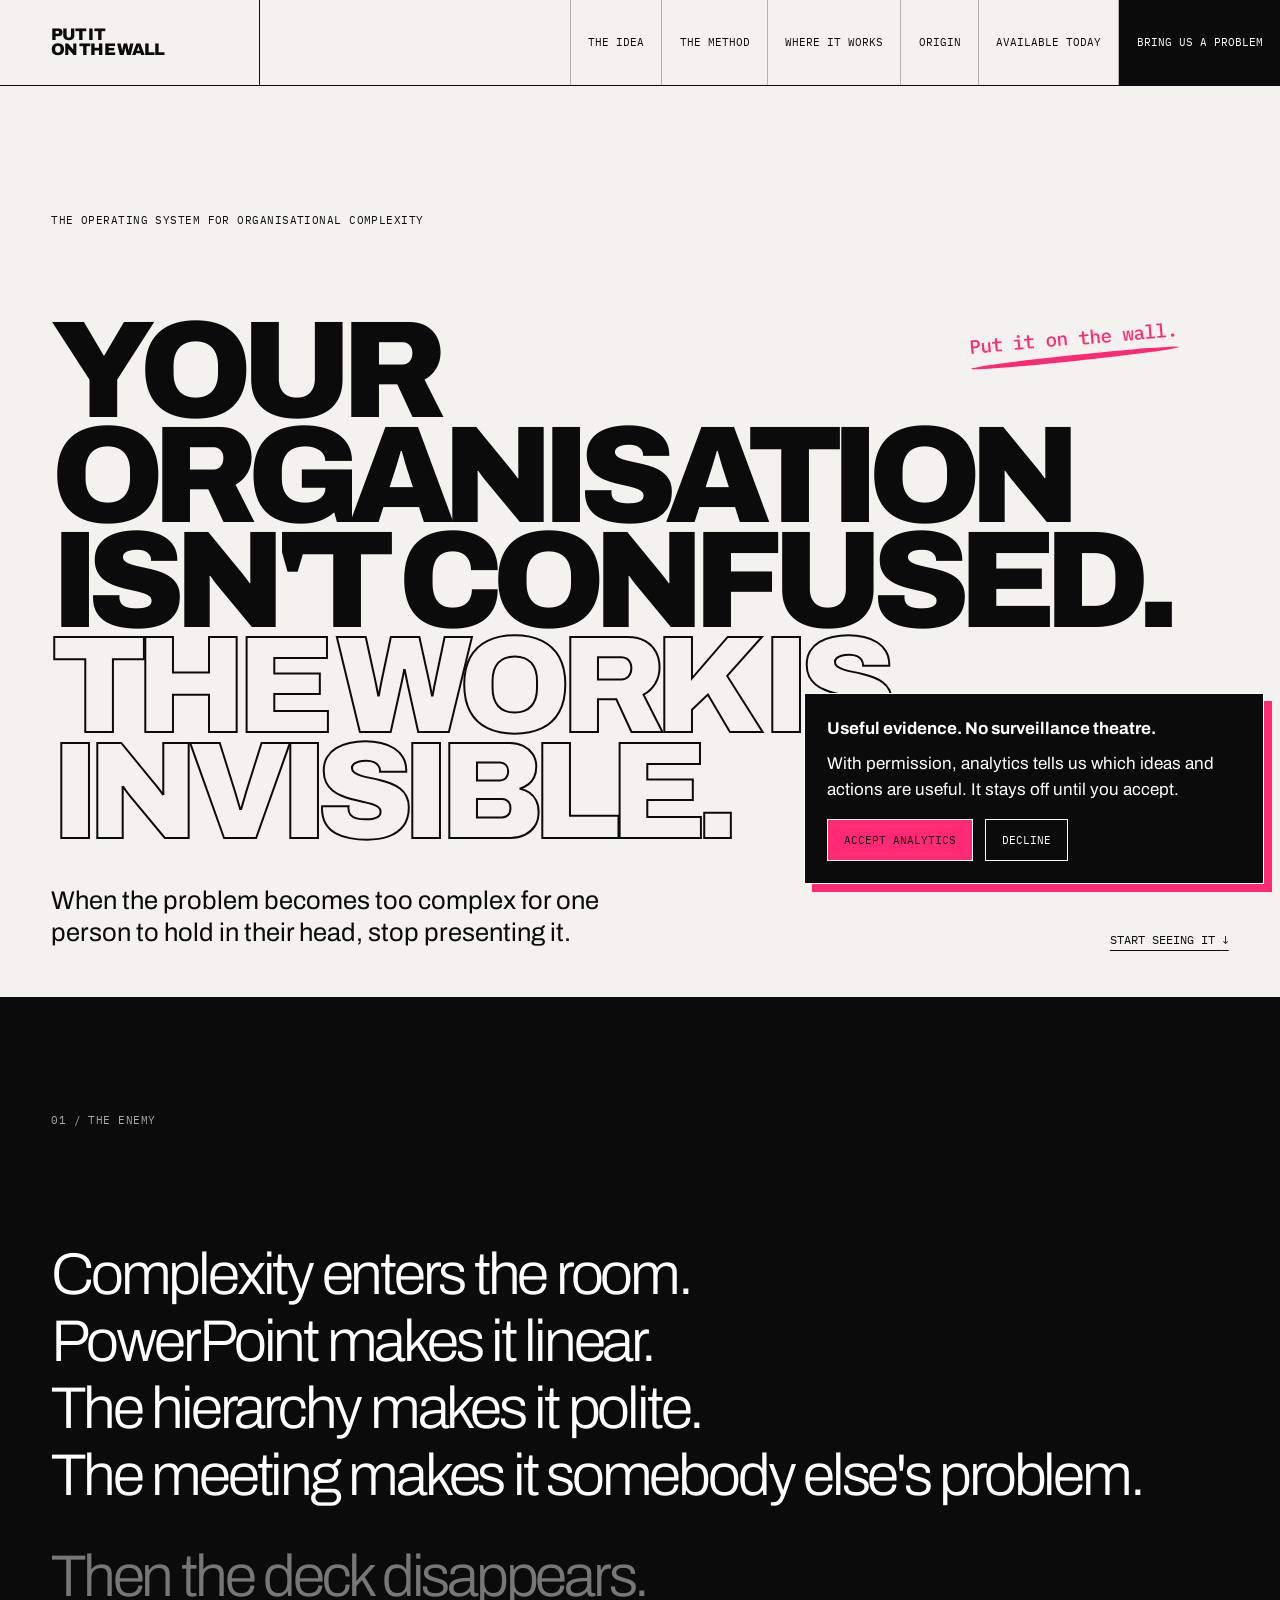
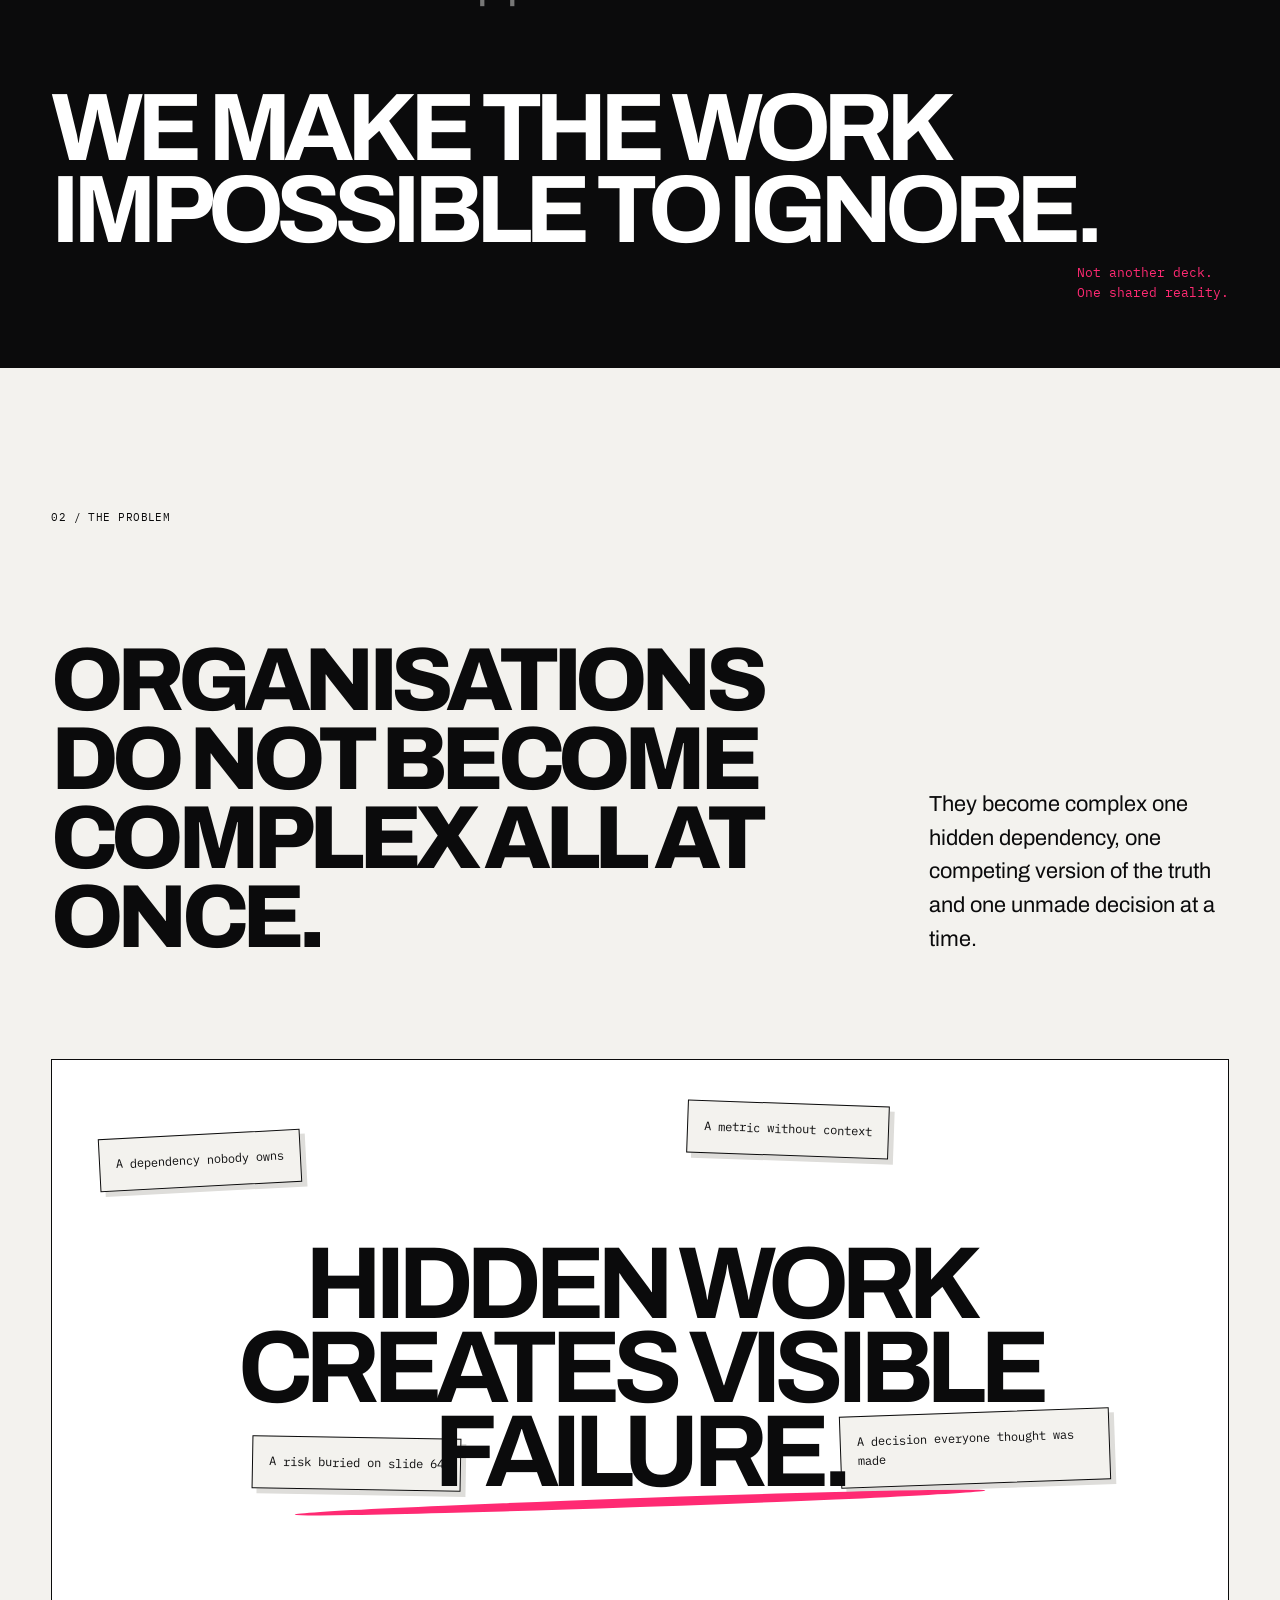
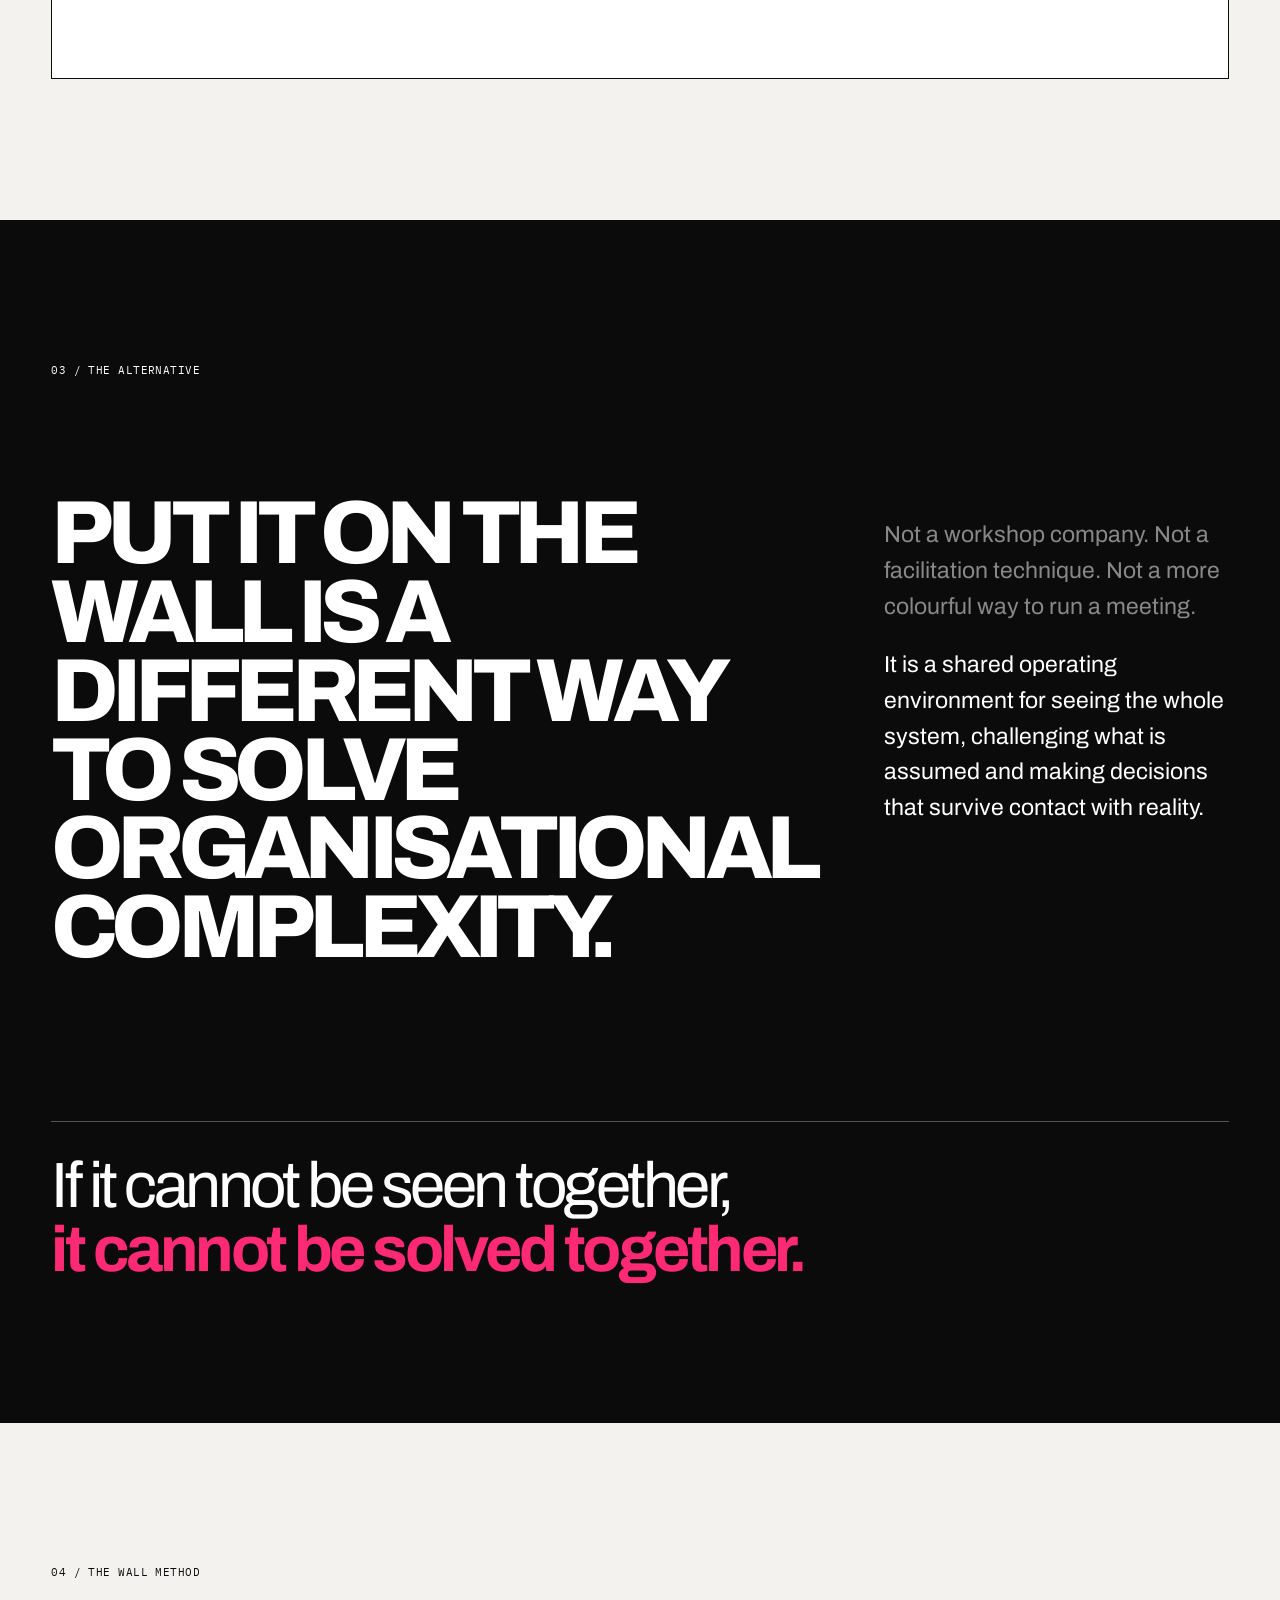
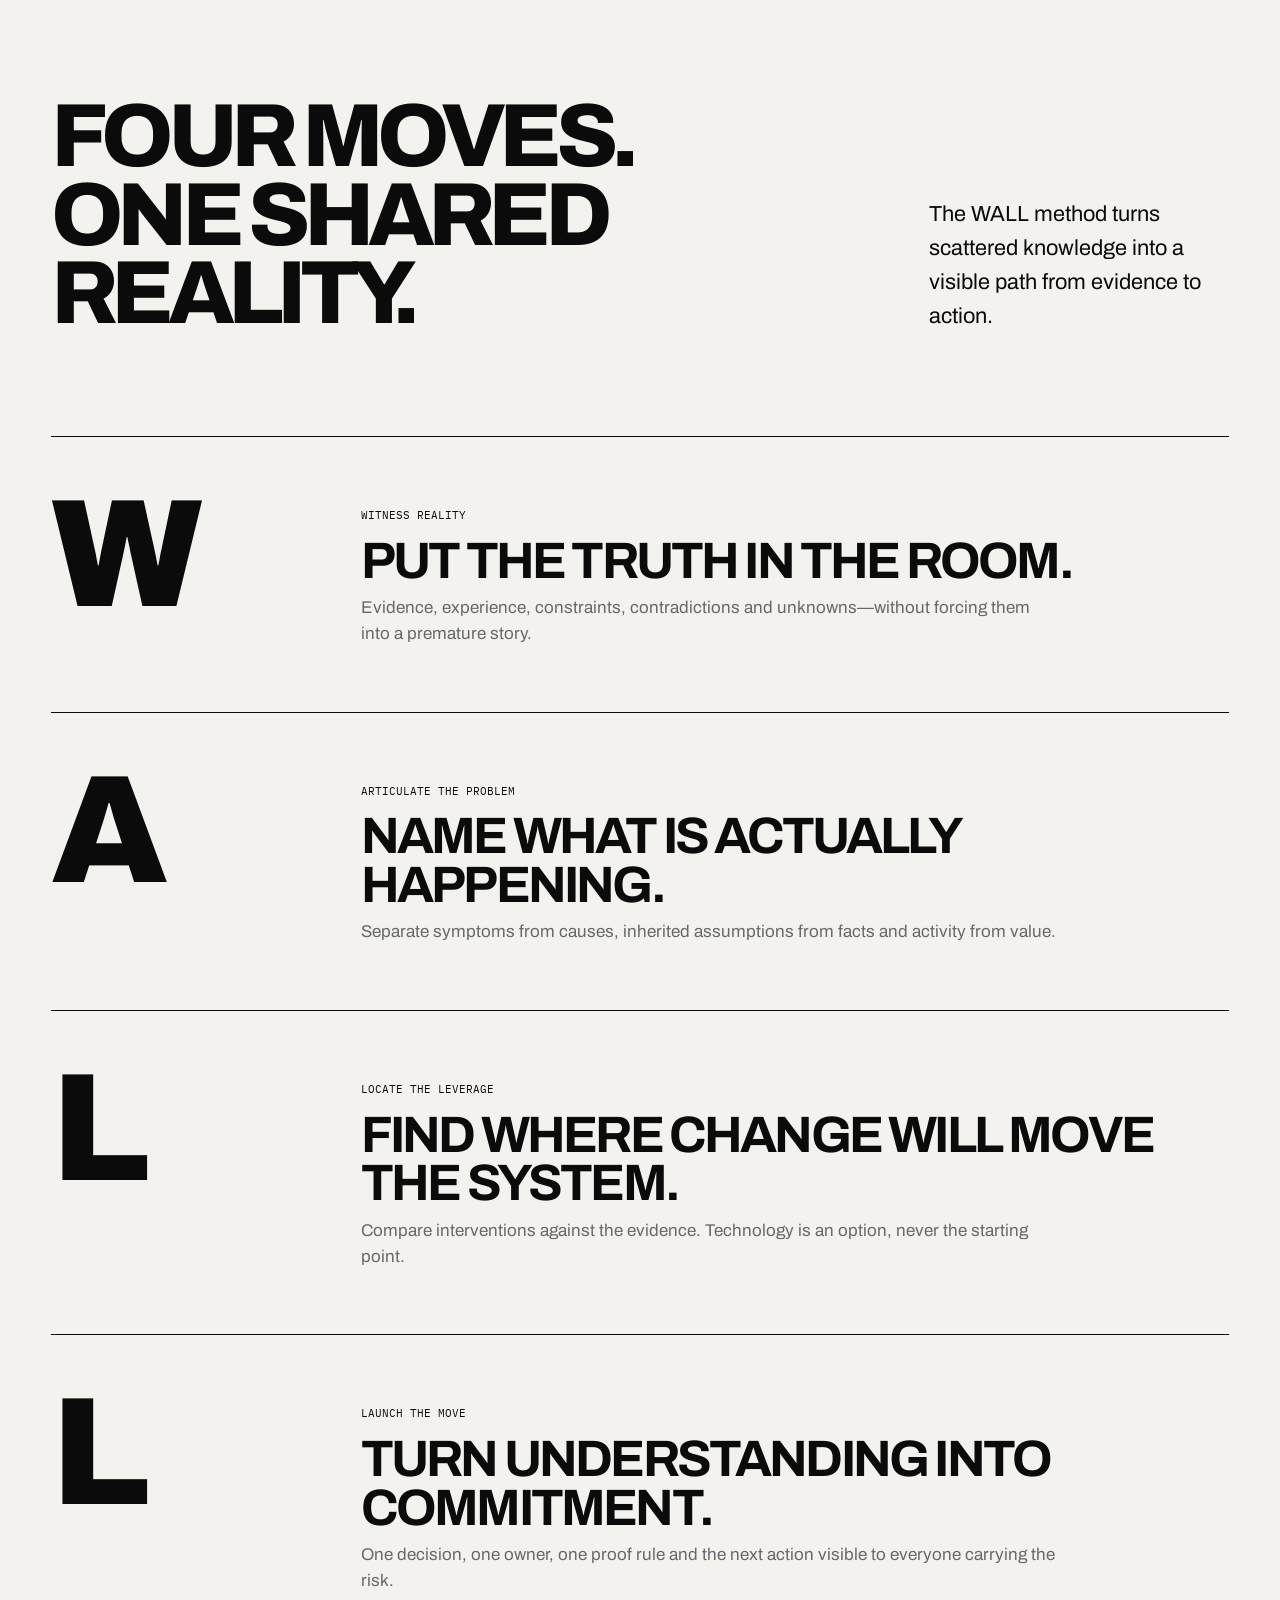
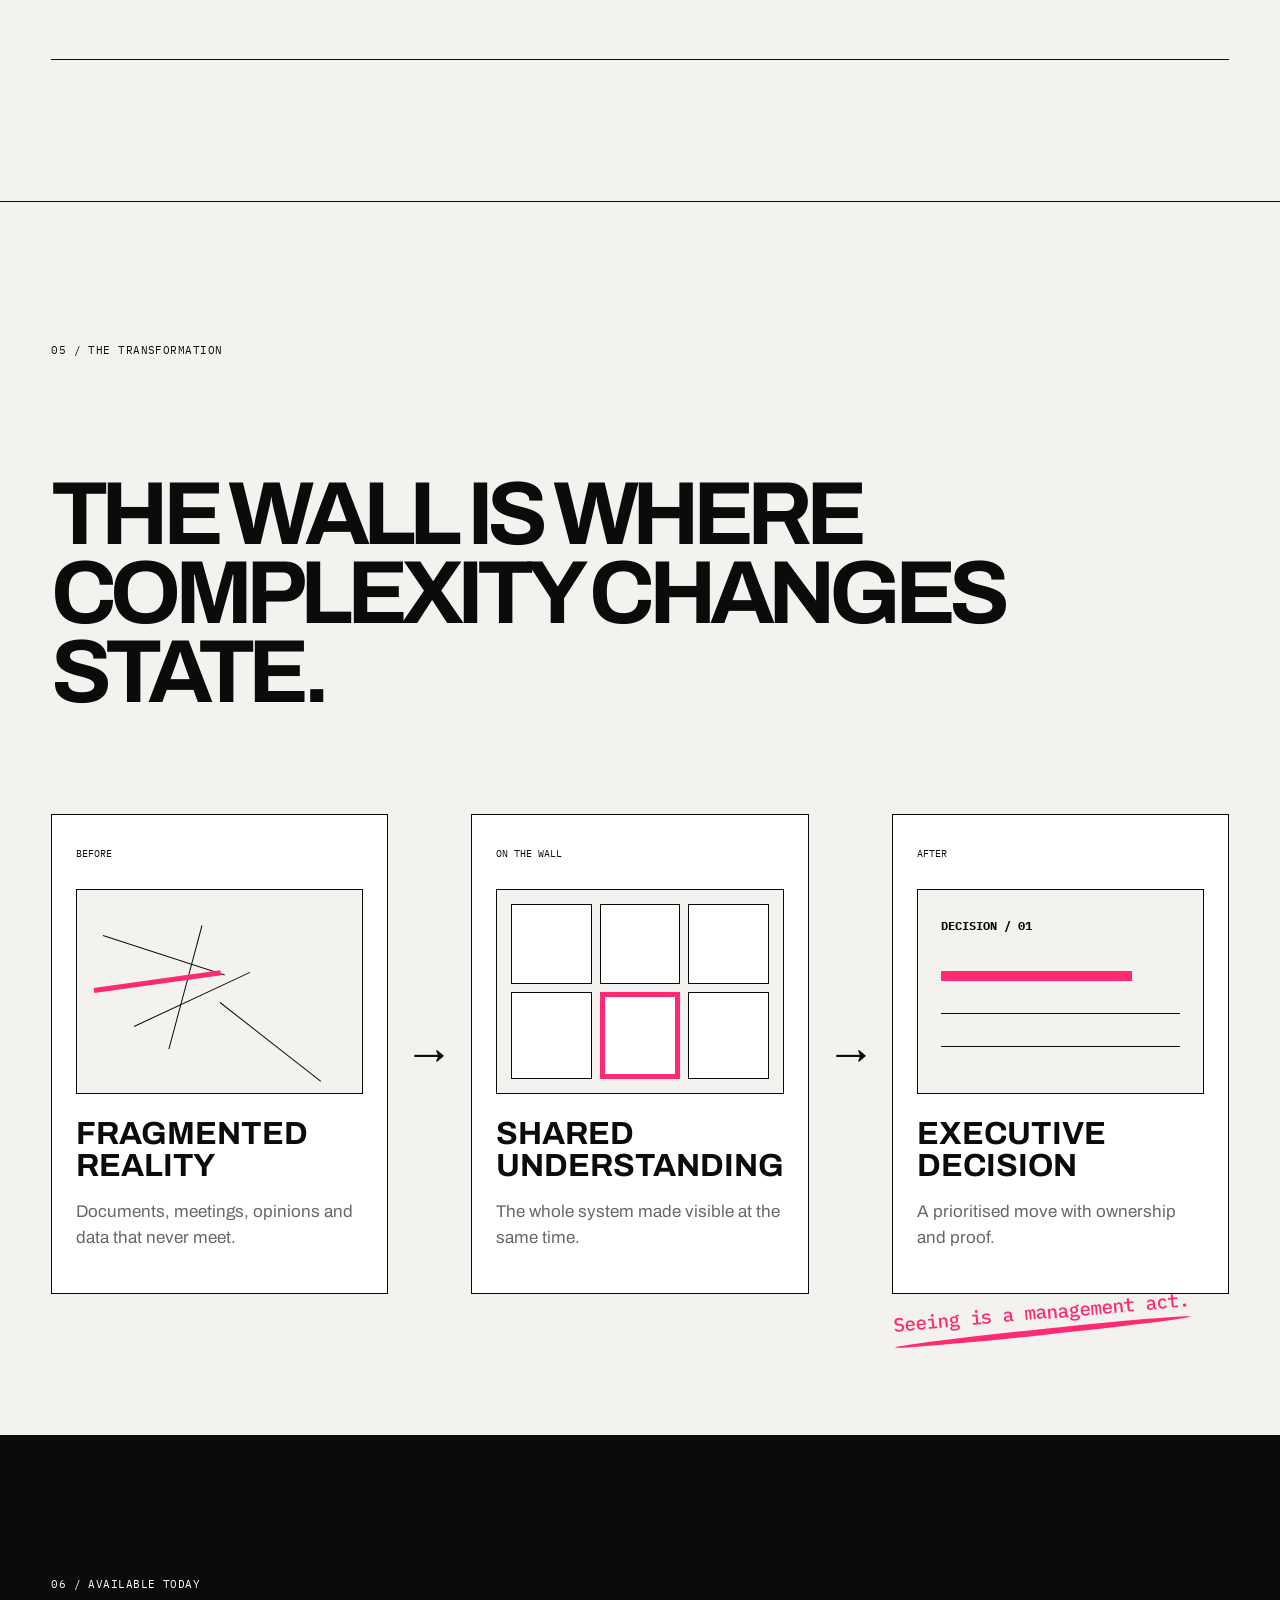
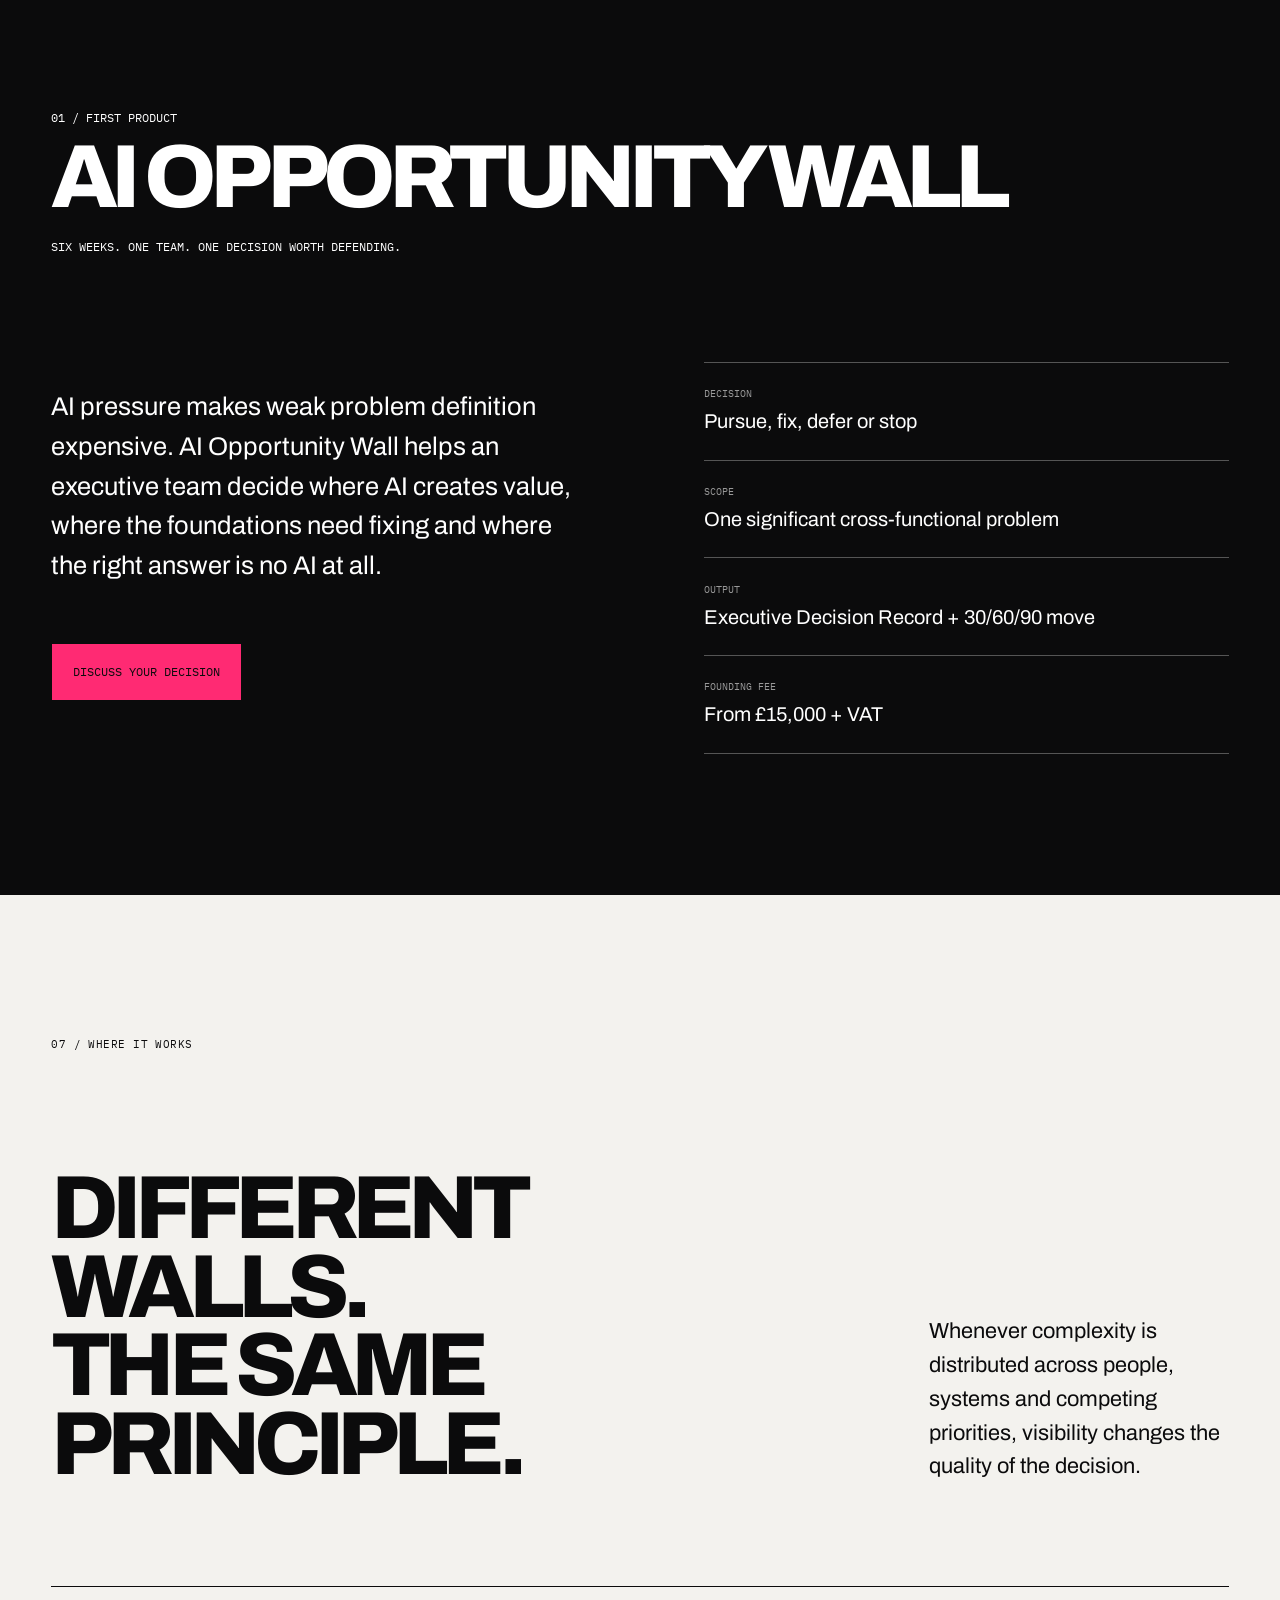
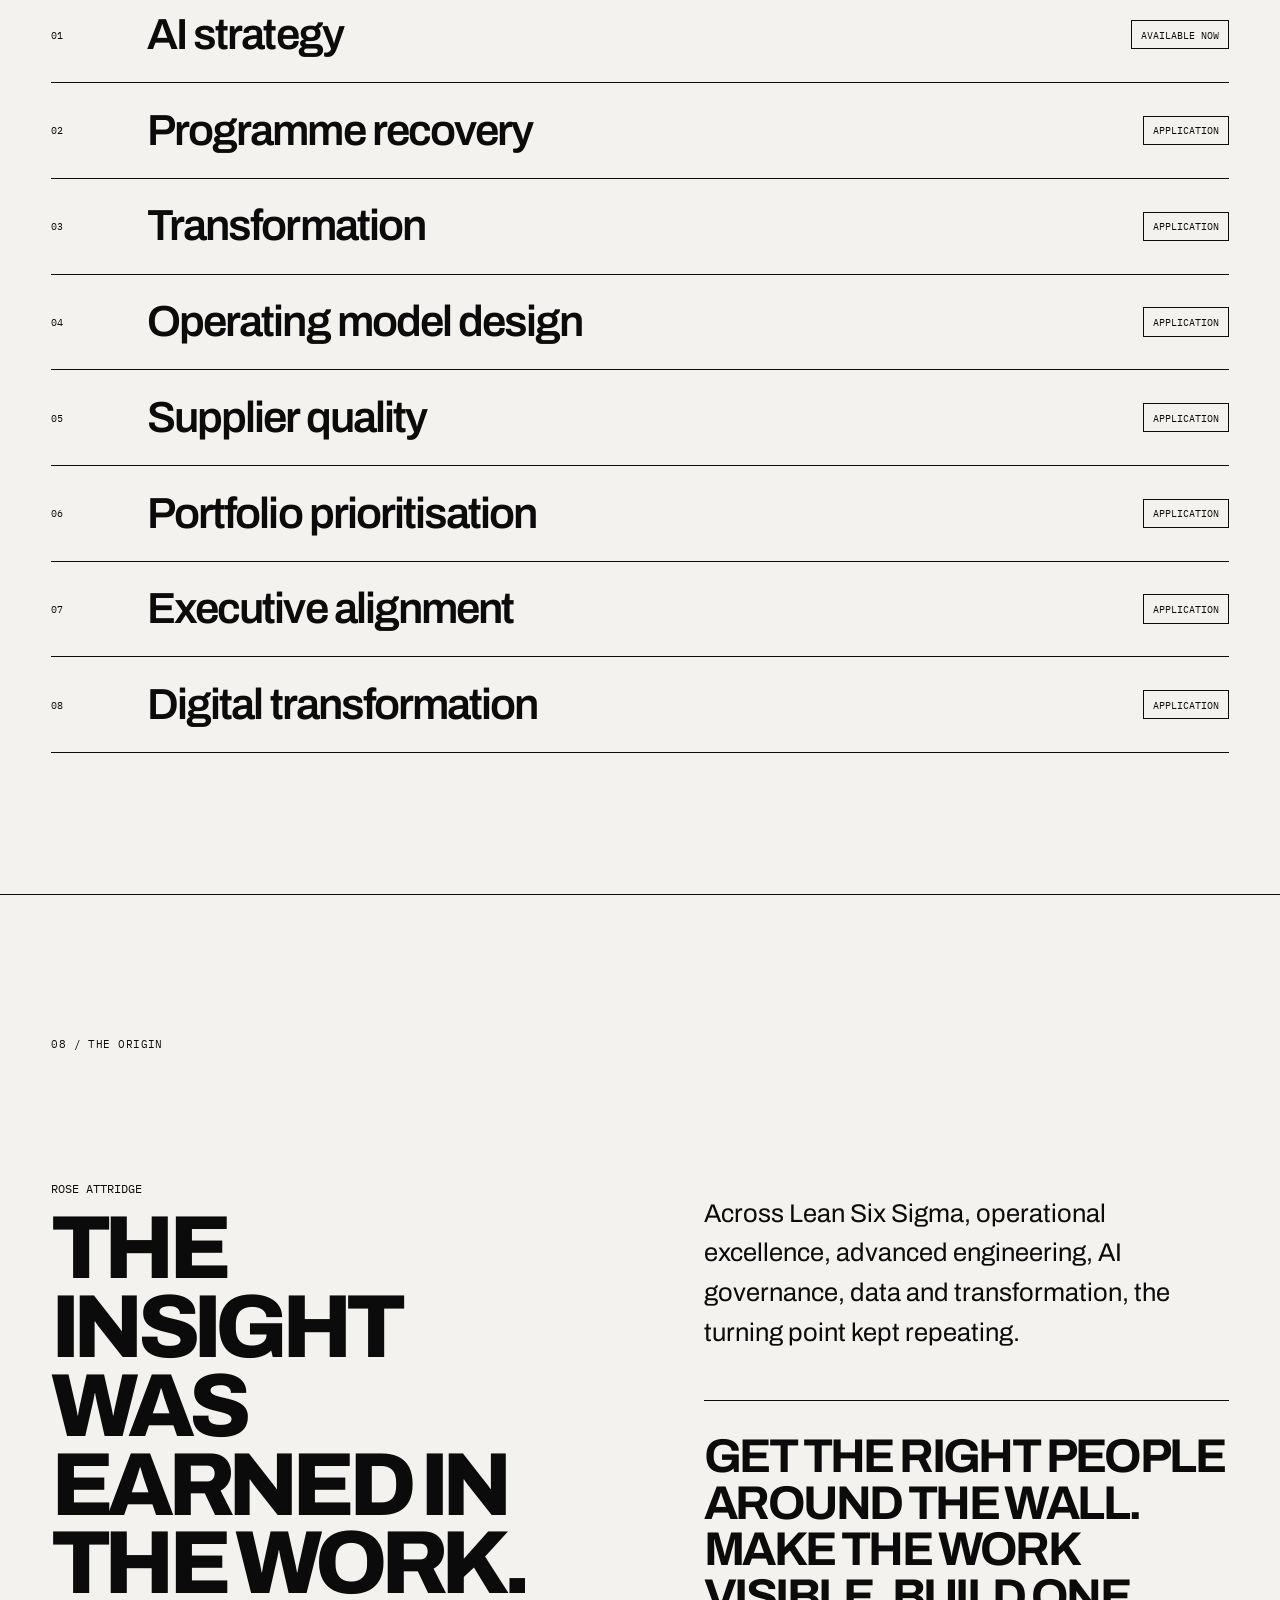
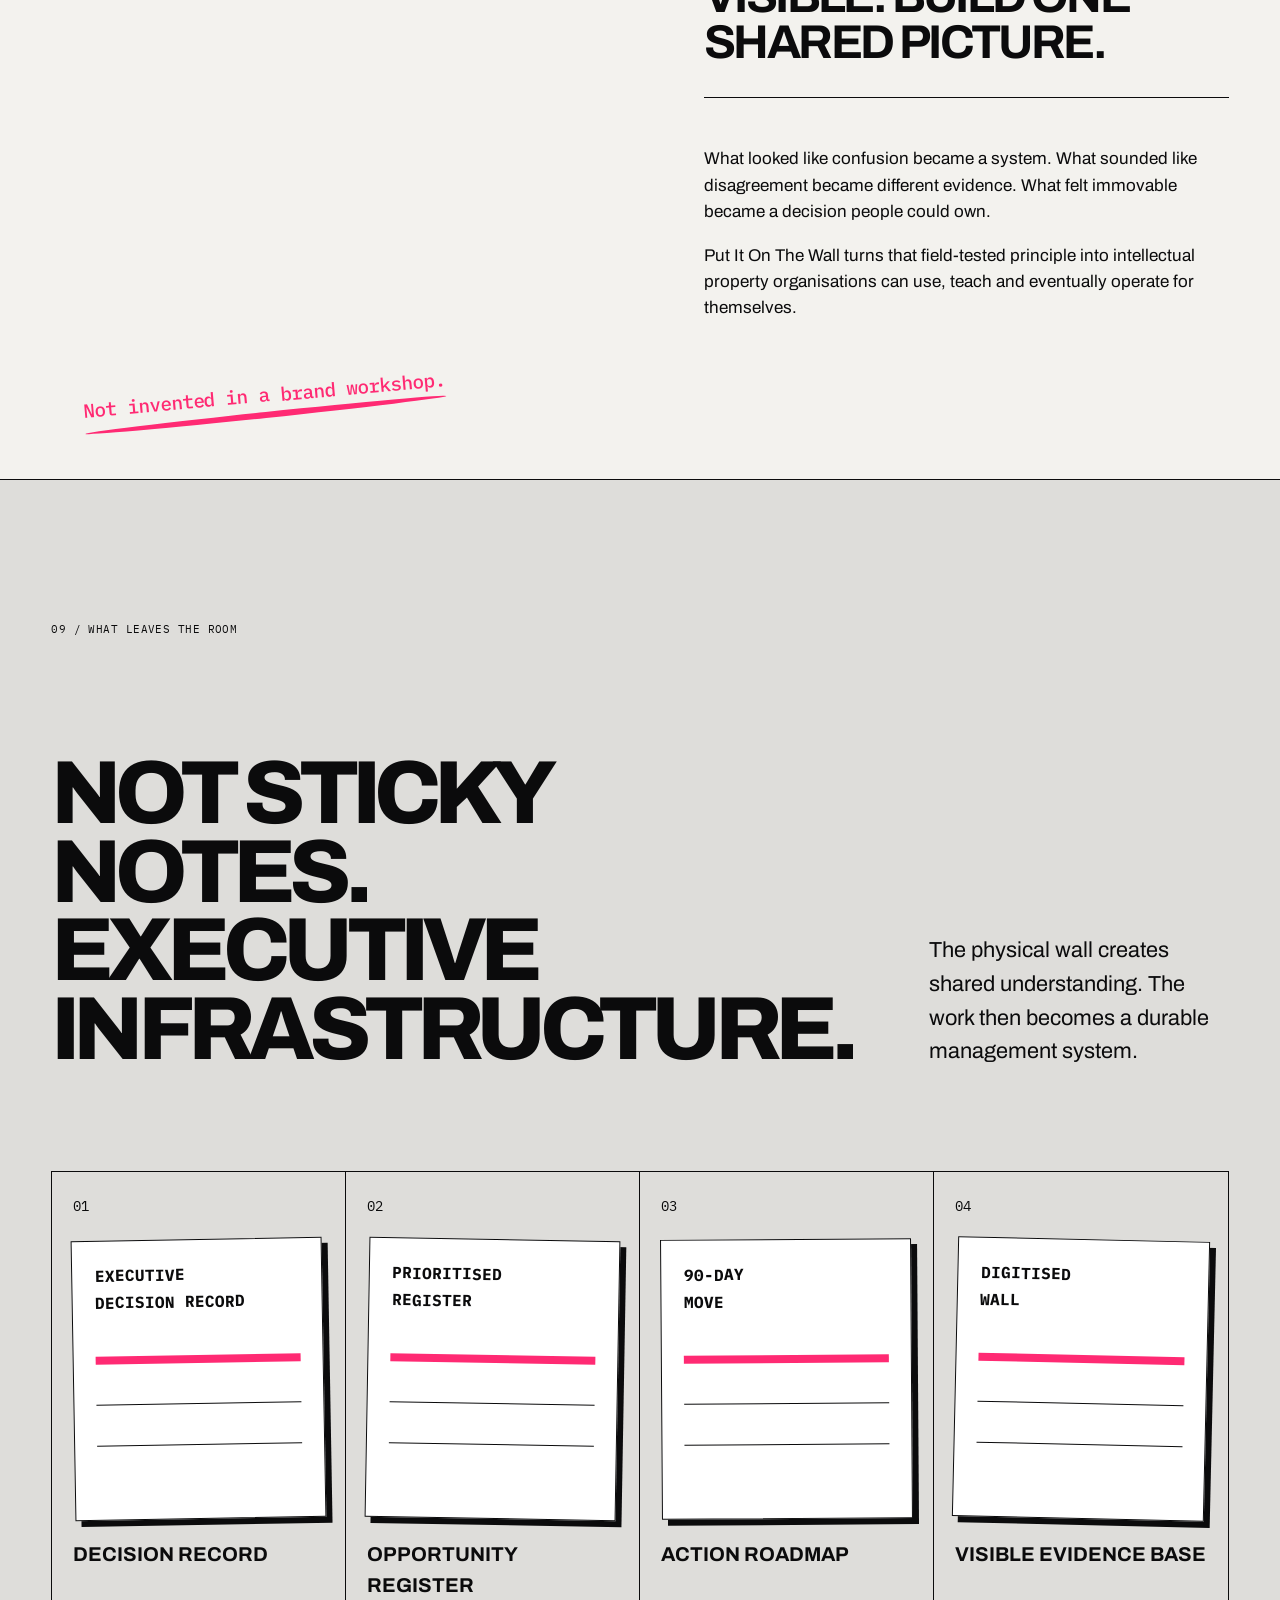
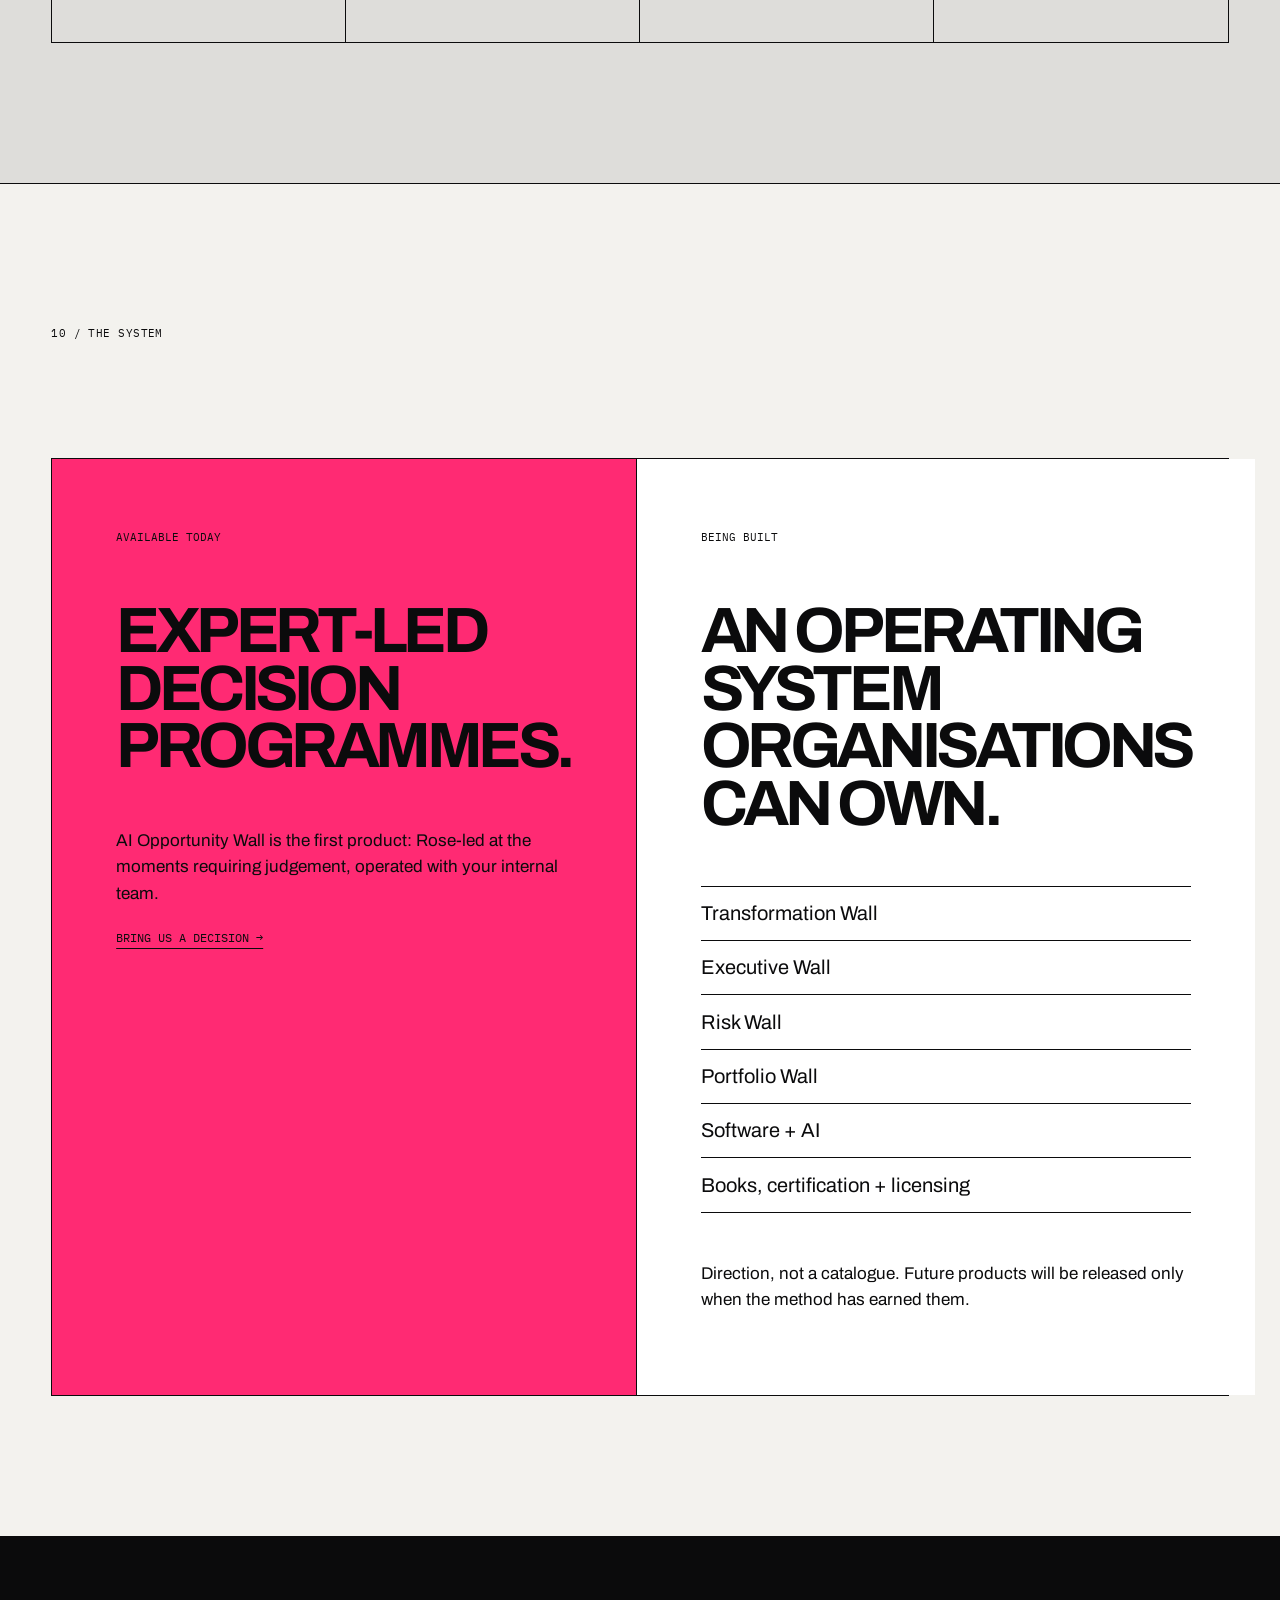
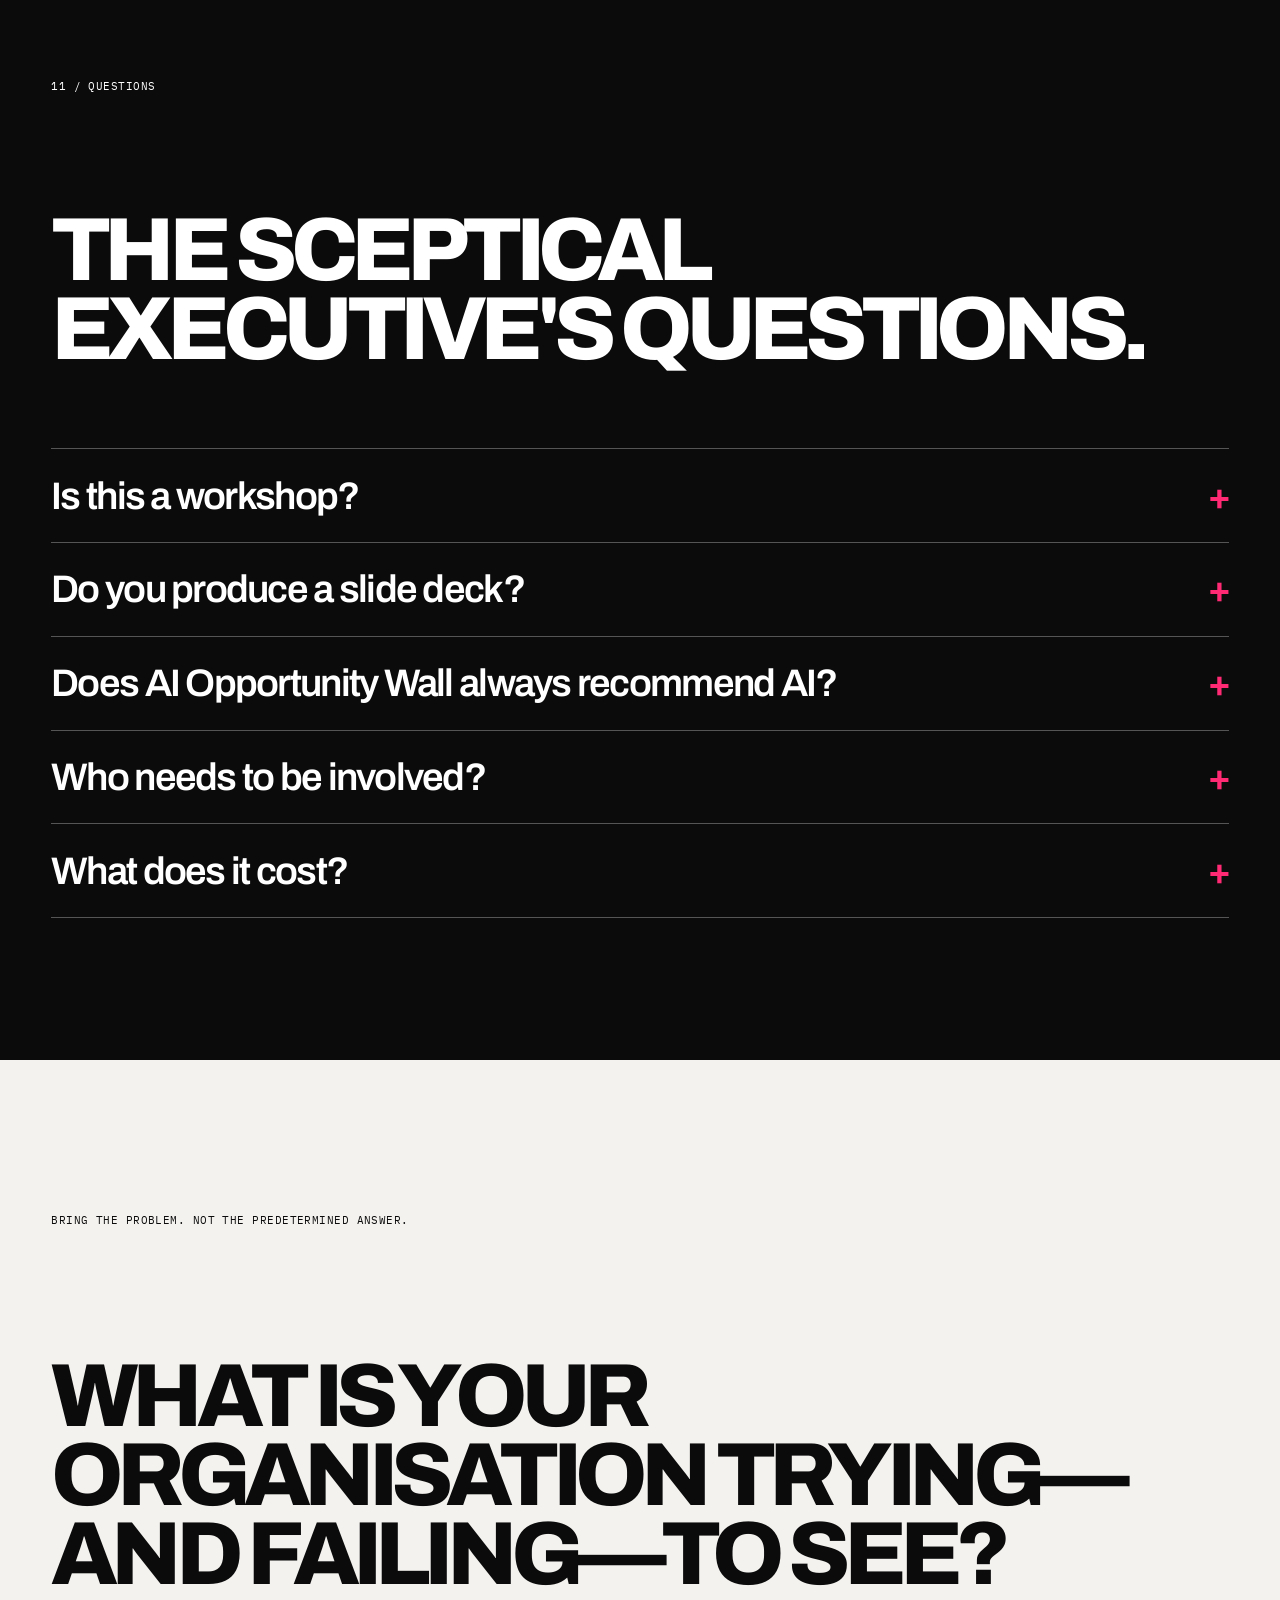
==== commit a8847b8f: "Rebuild Put It On The Wall as a category brand Position the company as an operating system for organ" ====
--- a/index.html
+++ b/index.html
@@ -3,138 +3,185 @@
 <head>
   <meta charset="utf-8">
   <meta name="viewport" content="width=device-width, initial-scale=1">
-  <title>Put It On The Wall | Make complexity visible</title>
-  <meta name="description" content="A new operating system for organisational complexity. Make the problem visible. Make it collective. Make it possible to change.">
+  <title>Put It On The Wall | Make organisational complexity visible</title>
+  <meta name="description" content="Put It On The Wall is an operating system for making organisational complexity visible, creating shared understanding and turning it into decisions.">
   <meta name="robots" content="index, follow, max-image-preview:large">
   <link rel="canonical" href="https://putitonthewall.co.uk/">
   <link rel="icon" href="favicon.svg" type="image/svg+xml">
-  <link rel="icon" href="favicon-32.png" type="image/png" sizes="32x32">
-  <link rel="icon" href="favicon-16.png" type="image/png" sizes="16x16">
-  <link rel="apple-touch-icon" href="apple-touch-icon.png">
   <link rel="manifest" href="site.webmanifest">
-  <meta name="theme-color" content="#090909">
+  <meta name="theme-color" content="#0b0b0c">
   <meta property="og:type" content="website">
   <meta property="og:site_name" content="Put It On The Wall">
-  <meta property="og:title" content="Too complex for one head? Put it on the wall.">
-  <meta property="og:description" content="A movement for making organisational complexity visible—and possible to change.">
+  <meta property="og:title" content="Your organisation isn't confused. The work is invisible.">
+  <meta property="og:description" content="A different way to solve organisational complexity: make it visible, make sense of it together, decide what moves.">
   <meta property="og:url" content="https://putitonthewall.co.uk/">
   <meta property="og:image" content="https://putitonthewall.co.uk/social-card.svg">
   <meta name="twitter:card" content="summary_large_image">
   <link rel="preconnect" href="https://fonts.googleapis.com">
   <link rel="preconnect" href="https://fonts.gstatic.com" crossorigin>
-  <link href="https://fonts.googleapis.com/css2?family=Archivo:wdth,wght@75..125,400..900&family=IBM+Plex+Mono:wght@400;500;600&display=swap" rel="stylesheet">
+  <link href="https://fonts.googleapis.com/css2?family=Archivo:wdth,wght@75..125,300..900&family=IBM+Plex+Mono:wght@400;500&display=swap" rel="stylesheet">
   <link rel="stylesheet" href="styles.css">
   <script type="application/ld+json">
-  {"@context":"https://schema.org","@type":"Organization","name":"Put It On The Wall","url":"https://putitonthewall.co.uk/","founder":{"@type":"Person","name":"Rose Attridge","url":"https://roseattridge.com/"},"description":"A new operating system for organisational complexity.","email":"rose@roseattridge.com"}
+  {"@context":"https://schema.org","@graph":[{"@type":"Organization","@id":"https://putitonthewall.co.uk/#organisation","name":"Put It On The Wall","url":"https://putitonthewall.co.uk/","email":"rose@roseattridge.com","founder":{"@type":"Person","name":"Rose Attridge","url":"https://roseattridge.com/"},"description":"An operating system for making organisational complexity visible and turning it into decisions."},{"@type":"WebSite","@id":"https://putitonthewall.co.uk/#website","url":"https://putitonthewall.co.uk/","name":"Put It On The Wall","publisher":{"@id":"https://putitonthewall.co.uk/#organisation"},"inLanguage":"en-GB"},{"@type":"Service","@id":"https://putitonthewall.co.uk/#ai-opportunity-wall","name":"AI Opportunity Wall","serviceType":"Organisational decision programme","url":"https://putitonthewall.co.uk/#today","provider":{"@id":"https://putitonthewall.co.uk/#organisation"},"areaServed":"GB","offers":{"@type":"Offer","price":"15000","priceCurrency":"GBP","description":"Founding-team programme from £15,000 plus VAT, subject to fit and scope."}}]}
   </script>
 </head>
 <body>
   <a class="skip-link" href="#main">Skip to content</a>
-  <header class="site-header">
-    <a class="wordmark" href="#top" aria-label="Put It On The Wall home">PUT IT ON<br>THE WALL<span>.</span></a>
-    <button class="menu-button" type="button" aria-expanded="false" aria-controls="nav">Menu</button>
-    <nav id="nav" aria-label="Primary navigation">
-      <a href="#philosophy">Philosophy</a><a href="#method">The method</a><a href="#rose">Rose</a>
-      <a class="nav-cta" href="#start">Bring us the problem</a>
+  <header class="site-header" data-header>
+    <a class="wordmark" href="#top" aria-label="Put It On The Wall home"><span>PUT IT</span><span>ON THE WALL</span></a>
+    <button class="menu-button" type="button" aria-expanded="false" aria-controls="site-nav" data-menu>Menu</button>
+    <nav id="site-nav" class="site-nav" aria-label="Primary navigation" data-nav>
+      <a href="#idea">The idea</a><a href="#method">The method</a><a href="#where">Where it works</a><a href="#origin">Origin</a><a href="#today">Available today</a><a class="nav-action" href="fit.html">Bring us a problem</a>
     </nav>
   </header>
 
   <main id="main">
     <section class="hero" id="top">
-      <p class="kicker">A new operating system for organisational complexity</p>
-      <h1>Too complex<br>for one head?</h1>
-      <p class="marker-circle">Put it on<br>the wall.</p>
-      <div class="hero-foot"><p>Not another deck.<br>A shared picture of reality.</p><a href="#philosophy">Read the philosophy ↓</a></div>
+      <p class="eyebrow reveal">The operating system for organisational complexity</p>
+      <h1 class="reveal">Your organisation<br>isn't confused.<br><span>The work is invisible.</span></h1>
+      <div class="hero-bottom reveal">
+        <p>When the problem becomes too complex for one person to hold in their head, stop presenting it.</p>
+        <a class="text-link" href="#idea">Start seeing it <span>↓</span></a>
+      </div>
+      <div class="marker marker-hero" aria-hidden="true">Put it on the wall.</div>
     </section>
 
-    <section class="manifesto" id="philosophy">
-      <p class="label">The manifesto / 001</p>
-      <div class="manifesto-copy">
-        <p>Organisations don’t have a shortage of intelligence.</p>
-        <p>They have a shortage of <mark>shared understanding.</mark></p>
-        <p>When the whole picture cannot be seen, decisions get made from fragments. Complexity gets hidden behind status updates. Work multiplies. Meetings repeat.</p>
-        <p class="pink">The answer is not another presentation about the problem.</p>
-        <p>Make the problem visible.<br>Make it collective.<br>Make it possible to change.</p>
+    <section class="anti-deck" id="idea">
+      <div class="section-index">01 / The enemy</div>
+      <div class="manifesto reveal">
+        <p>Complexity enters the room.</p>
+        <p>PowerPoint makes it linear.</p>
+        <p>The hierarchy makes it polite.</p>
+        <p>The meeting makes it somebody else's problem.</p>
+        <p class="manifesto-turn">Then the deck disappears.</p>
+        <h2>We make the work impossible to ignore.</h2>
+      </div>
+      <aside class="margin-note reveal">Not another deck.<br>One shared reality.</aside>
+    </section>
+
+    <section class="complexity section-pad">
+      <div class="section-index">02 / The problem</div>
+      <div class="split-heading reveal">
+        <h2>Organisations do not become complex all at once.</h2>
+        <p>They become complex one hidden dependency, one competing version of the truth and one unmade decision at a time.</p>
+      </div>
+      <div class="complexity-field reveal" aria-label="Fragmented organisational information becoming visible">
+        <span style="--x:4%;--y:12%;--r:-3deg">A dependency nobody owns</span>
+        <span style="--x:54%;--y:7%;--r:2deg">A metric without context</span>
+        <span style="--x:17%;--y:61%;--r:1deg">A risk buried on slide 64</span>
+        <span style="--x:67%;--y:57%;--r:-2deg">A decision everyone thought was made</span>
+        <strong>Hidden work<br>creates visible failure.</strong>
       </div>
     </section>
 
-    <section class="dark failure">
-      <p class="label muted">Why transformation stalls / 002</p>
-      <div class="split intro"><h2>You cannot solve what the room <em>cannot see.</em></h2><p>Most transformation fails long before delivery. It fails when the organisation creates an incomplete picture of itself—and calls it alignment.</p></div>
-      <div class="rows">
-        <article><small>01</small><h3>The truth is fragmented</h3><p>Strategy lives in one deck. Delivery in another. Risk in a spreadsheet. Reality in people’s heads.</p></article>
-        <article><small>02</small><h3>The room is too small</h3><p>A handful of people simplify the problem, then present the answer to everyone expected to deliver it.</p></article>
-        <article><small>03</small><h3>The format is wrong</h3><p>Slides force complexity into a sequence. Organisations are systems. Systems do not happen one slide at a time.</p></article>
+    <section class="definition section-pad section-black">
+      <div class="section-index">03 / The alternative</div>
+      <div class="definition-grid">
+        <h2 class="reveal">Put It On The Wall is a different way to solve organisational complexity.</h2>
+        <div class="definition-copy reveal">
+          <p>Not a workshop company. Not a facilitation technique. Not a more colourful way to run a meeting.</p>
+          <p>It is a shared operating environment for seeing the whole system, challenging what is assumed and making decisions that survive contact with reality.</p>
+        </div>
       </div>
-      <div class="equation"><span>POWERPOINT</span><b>≠</b><span>SHARED REALITY</span></div>
+      <div class="principle reveal"><span>If it cannot be seen together,</span><strong>it cannot be solved together.</strong></div>
     </section>
 
-    <section class="principle">
-      <p class="label">The wall / 003</p>
-      <h2>The wall is not<br>the product.<br><span>It is the principle.</span></h2>
-      <div class="split principle-grid">
-        <p class="lead">If it matters to the organisation, it should be visible to the people changing it.</p>
-        <div class="rules"><p><b>Visibility</b> over reporting</p><p><b>Participation</b> over presentation</p><p><b>Systems</b> over sequences</p><p><b>Decisions</b> over discussion</p></div>
+    <section class="method section-pad" id="method">
+      <div class="section-index">04 / The WALL method</div>
+      <div class="split-heading reveal"><h2>Four moves.<br>One shared reality.</h2><p>The WALL method turns scattered knowledge into a visible path from evidence to action.</p></div>
+      <ol class="method-list">
+        <li class="reveal"><span>W</span><div><small>Witness reality</small><h3>Put the truth in the room.</h3><p>Evidence, experience, constraints, contradictions and unknowns—without forcing them into a premature story.</p></div></li>
+        <li class="reveal"><span>A</span><div><small>Articulate the problem</small><h3>Name what is actually happening.</h3><p>Separate symptoms from causes, inherited assumptions from facts and activity from value.</p></div></li>
+        <li class="reveal"><span>L</span><div><small>Locate the leverage</small><h3>Find where change will move the system.</h3><p>Compare interventions against the evidence. Technology is an option, never the starting point.</p></div></li>
+        <li class="reveal"><span>L</span><div><small>Launch the move</small><h3>Turn understanding into commitment.</h3><p>One decision, one owner, one proof rule and the next action visible to everyone carrying the risk.</p></div></li>
+      </ol>
+    </section>
+
+    <section class="transformation section-pad">
+      <div class="section-index">05 / The transformation</div>
+      <h2 class="reveal">The wall is where complexity changes state.</h2>
+      <div class="transformation-track reveal">
+        <article><small>Before</small><div class="chaos-lines" aria-hidden="true"><i></i><i></i><i></i><i></i><i></i></div><h3>Fragmented reality</h3><p>Documents, meetings, opinions and data that never meet.</p></article>
+        <span class="track-arrow">→</span>
+        <article><small>On the wall</small><div class="wall-grid-mini" aria-hidden="true"><i></i><i></i><i></i><i></i><i></i><i></i></div><h3>Shared understanding</h3><p>The whole system made visible at the same time.</p></article>
+        <span class="track-arrow">→</span>
+        <article><small>After</small><div class="decision-page" aria-hidden="true"><b>DECISION / 01</b><i></i><i></i><i></i></div><h3>Executive decision</h3><p>A prioritised move with ownership and proof.</p></article>
+      </div>
+      <p class="marker marker-track">Seeing is a management act.</p>
+    </section>
+
+    <section class="today section-pad section-black" id="today">
+      <div class="section-index">06 / Available today</div>
+      <div class="product-lockup reveal"><p>01 / First product</p><h2>AI Opportunity Wall</h2><span>Six weeks. One team. One decision worth defending.</span></div>
+      <div class="product-grid">
+        <div class="product-story reveal"><p>AI pressure makes weak problem definition expensive. AI Opportunity Wall helps an executive team decide where AI creates value, where the foundations need fixing and where the right answer is no AI at all.</p><a class="button" href="fit.html">Discuss your decision</a></div>
+        <dl class="product-facts reveal"><div><dt>Decision</dt><dd>Pursue, fix, defer or stop</dd></div><div><dt>Scope</dt><dd>One significant cross-functional problem</dd></div><div><dt>Output</dt><dd>Executive Decision Record + 30/60/90 move</dd></div><div><dt>Founding fee</dt><dd>From £15,000 + VAT</dd></div></dl>
       </div>
     </section>
 
-    <section class="method" id="method">
-      <p class="label">The WALL Method™ / 004</p>
-      <div class="split intro"><h2>Four moves.<br>One shared reality.</h2><p>A rigorous way to turn complexity into collective intelligence—and collective intelligence into action.</p></div>
-      <div class="method-grid">
-        <article><strong>W</strong><small>01</small><h3>Witness</h3><p>Put the reality in the room. Not the reported version. The actual one.</p></article>
-        <article><strong>A</strong><small>02</small><h3>Arrange</h3><p>Make relationships, dependencies and contradictions visible.</p></article>
-        <article><strong>L</strong><small>03</small><h3>Locate</h3><p>Find the decisions, leverage points and gaps that change the system.</p></article>
-        <article><strong>L</strong><small>04</small><h3>Lock</h3><p>Turn shared understanding into owned action—and keep it visible.</p></article>
-      </div>
-      <p class="micro">The method is physical by design. The operating system will not always be.</p>
-    </section>
-
-    <section class="product" id="product">
-      <div class="product-meta"><span>Now available</span><span>01 / AI transformation</span></div>
-      <div><p>The</p><h2>AI<br>Opportunity<br>Wall<span>.</span></h2></div>
-      <div class="product-copy">
-        <p class="lead">Stop collecting AI use cases. Start making decisions about where AI creates real value.</p>
-        <p>A focused executive intervention that maps operational reality, surfaces credible opportunities and creates an owned, prioritised route to action.</p>
-        <ul><li>A visible map of opportunity</li><li>Decisions with the people who own the work</li><li>A portfolio grounded in value and feasibility</li><li>A practical 90-day path forward</li></ul>
-        <a class="button" href="mailto:rose@roseattridge.com?subject=AI%20Opportunity%20Wall">Explore the AI Opportunity Wall <span>↗</span></a>
+    <section class="where section-pad" id="where">
+      <div class="section-index">07 / Where it works</div>
+      <div class="split-heading reveal"><h2>Different walls.<br>The same principle.</h2><p>Whenever complexity is distributed across people, systems and competing priorities, visibility changes the quality of the decision.</p></div>
+      <div class="application-list">
+        <a href="ai-strategy.html"><span>01</span><strong>AI strategy</strong><em>Available now</em></a>
+        <a href="programme-recovery.html"><span>02</span><strong>Programme recovery</strong><em>Application</em></a>
+        <a href="transformation.html"><span>03</span><strong>Transformation</strong><em>Application</em></a>
+        <a href="operating-model.html"><span>04</span><strong>Operating model design</strong><em>Application</em></a>
+        <a href="supplier-quality.html"><span>05</span><strong>Supplier quality</strong><em>Application</em></a>
+        <a href="portfolio-prioritisation.html"><span>06</span><strong>Portfolio prioritisation</strong><em>Application</em></a>
+        <a href="executive-alignment.html"><span>07</span><strong>Executive alignment</strong><em>Application</em></a>
+        <a href="digital-transformation.html"><span>08</span><strong>Digital transformation</strong><em>Application</em></a>
       </div>
     </section>
 
-    <section class="proof">
-      <p class="label">Where this works / 005</p>
-      <h2>High stakes.<br>Many voices.<br>No single truth.</h2>
-      <div class="proof-grid">
-        <article><small>01</small><h3>Advanced engineering</h3><p>Connecting programme reality across functions, dependencies and decisions.</p></article>
-        <article><small>02</small><h3>AI &amp; data</h3><p>Moving from technology theatre to governed, valuable use cases.</p></article>
-        <article><small>03</small><h3>Operating models</h3><p>Making the work—not the org chart—the basis for transformation.</p></article>
-        <article><small>04</small><h3>Strategy</h3><p>Turning ambition into choices people can understand, challenge and own.</p></article>
+    <section class="origin section-pad" id="origin">
+      <div class="section-index">08 / The origin</div>
+      <div class="origin-grid">
+        <div class="origin-title reveal"><p>Rose Attridge</p><h2>The insight was earned in the work.</h2><div class="marker marker-origin">Not invented in a brand workshop.</div></div>
+        <div class="origin-story reveal"><p class="lead">Across Lean Six Sigma, operational excellence, advanced engineering, AI governance, data and transformation, the turning point kept repeating.</p><blockquote>Get the right people around the wall. Make the work visible. Build one shared picture.</blockquote><p>What looked like confusion became a system. What sounded like disagreement became different evidence. What felt immovable became a decision people could own.</p><p>Put It On The Wall turns that field-tested principle into intellectual property organisations can use, teach and eventually operate for themselves.</p></div>
       </div>
     </section>
 
-    <section class="dark founder" id="rose">
-      <p class="label muted">The founder / 006</p>
-      <h2>ROSE<br>ATTRIDGE<span>.</span></h2>
-      <div class="story">
-        <p class="lead">Rose has spent her career taking complex operations apart—and putting them back together so people can actually run them.</p>
-        <p>Across Lean Six Sigma, operational excellence, data, AI governance, advanced engineering and enterprise transformation, the same thing kept working.</p>
-        <p>Brown paper. Sharpies. The people who know the work. One shared view of what is really happening.</p>
-        <p class="pink lead">Put It On The Wall is the philosophy that came out of the work.</p>
+    <section class="outputs section-pad section-grey">
+      <div class="section-index">09 / What leaves the room</div>
+      <div class="split-heading reveal"><h2>Not sticky notes.<br>Executive infrastructure.</h2><p>The physical wall creates shared understanding. The work then becomes a durable management system.</p></div>
+      <div class="output-cards reveal">
+        <article><small>01</small><div class="paper-output"><b>EXECUTIVE<br>DECISION RECORD</b><i></i><i></i><i></i></div><h3>Decision record</h3></article>
+        <article><small>02</small><div class="paper-output register"><b>PRIORITISED<br>REGISTER</b><i></i><i></i><i></i></div><h3>Opportunity register</h3></article>
+        <article><small>03</small><div class="paper-output roadmap"><b>90-DAY<br>MOVE</b><i></i><i></i><i></i></div><h3>Action roadmap</h3></article>
+        <article><small>04</small><div class="paper-output archive"><b>DIGITISED<br>WALL</b><i></i><i></i><i></i></div><h3>Visible evidence base</h3></article>
       </div>
     </section>
 
-    <section class="engage" id="start">
-      <p class="label">Start here / 007</p>
-      <h2>Bring us the problem that will not fit in a deck.</h2>
-      <div class="split engage-grid">
-        <p>We start with a 45-minute complexity briefing. No pitch theatre. No pre-written answer. We listen, find the shape of the problem and decide whether putting it on the wall will change it.</p>
-        <ol><li><small>01</small>Tell us what is stuck</li><li><small>02</small>Define who needs to see it</li><li><small>03</small>Design the right wall</li></ol>
+    <section class="models section-pad">
+      <div class="section-index">10 / The system</div>
+      <div class="model-grid">
+        <article class="model-now reveal"><small>Available today</small><h2>Expert-led decision programmes.</h2><p>AI Opportunity Wall is the first product: Rose-led at the moments requiring judgement, operated with your internal team.</p><a class="text-link" href="fit.html">Bring us a decision →</a></article>
+        <article class="model-future reveal"><small>Being built</small><h2>An operating system organisations can own.</h2><ul><li>Transformation Wall</li><li>Executive Wall</li><li>Risk Wall</li><li>Portfolio Wall</li><li>Software + AI</li><li>Books, certification + licensing</li></ul><p>Direction, not a catalogue. Future products will be released only when the method has earned them.</p></article>
       </div>
-      <a class="big-cta" href="mailto:rose@roseattridge.com?subject=Put%20our%20problem%20on%20the%20wall"><span>Put your problem<br>on the wall</span><span>↗</span></a>
+    </section>
+
+    <section class="faq section-pad section-black" id="faq">
+      <div class="section-index">11 / Questions</div>
+      <h2 class="reveal">The sceptical executive's questions.</h2>
+      <div class="faq-list">
+        <details class="reveal"><summary>Is this a workshop?</summary><p>No. A workshop may be one moment in the work. The product is shared understanding, a defensible decision and the infrastructure to act on it.</p></details>
+        <details class="reveal"><summary>Do you produce a slide deck?</summary><p>No strategy theatre. Executive outputs are concise decision records, prioritised registers, digitised walls and action plans designed to be used.</p></details>
+        <details class="reveal"><summary>Does AI Opportunity Wall always recommend AI?</summary><p>No. Pursue, fix, defer and stop are all legitimate outcomes. A credible no-AI decision can save more value than another pilot.</p></details>
+        <details class="reveal"><summary>Who needs to be involved?</summary><p>An accountable executive sponsor, one capable internal operator and the small cross-functional group that holds the evidence and operating reality.</p></details>
+        <details class="reveal"><summary>What does it cost?</summary><p>Founding-team AI Opportunity Wall programmes start from £15,000 + VAT. A fit conversation establishes whether the problem is suitable before any scope is proposed.</p></details>
+      </div>
+    </section>
+
+    <section class="closing section-pad">
+      <p class="eyebrow reveal">Bring the problem. Not the predetermined answer.</p>
+      <h2 class="reveal">What is your organisation trying—and failing—to see?</h2>
+      <div class="closing-action reveal"><a class="button" href="fit.html">Put it on the wall</a><a href="mailto:rose@roseattridge.com?subject=Put%20It%20On%20The%20Wall%20enquiry">Or email Rose directly</a></div>
+      <div class="marker marker-close">Start with reality.</div>
     </section>
   </main>
 
-  <footer><a class="wordmark" href="#top">PUT IT ON<br>THE WALL<span>.</span></a><p>A movement for making<br>complexity visible.</p><div><a href="mailto:rose@roseattridge.com">Email</a> · <a href="privacy.html">Privacy</a> · <a href="https://www.linkedin.com/in/roseattridge">LinkedIn</a></div><small>© <span data-year></span> Put It On The Wall</small></footer>
+  <footer class="site-footer"><a class="footer-mark" href="#top">PUT IT<br>ON THE WALL</a><p>Making organisational complexity visible.</p><div><a href="mailto:rose@roseattridge.com">rose@roseattridge.com</a><a href="privacy.html">Privacy</a><a href="https://roseattridge.com/">Rose Attridge</a><button type="button" data-consent-open>Analytics choices</button></div><small>© <span data-year></span> Put It On The Wall.</small></footer>
   <script src="script.js" defer></script>
 </body>
 </html>
--- a/styles.css
+++ b/styles.css
@@ -1,18 +1 @@
-:root{--ink:#090909;--paper:#f2efe8;--pink:#f50067;--line:rgba(9,9,9,.2);--display:"Archivo",Arial,sans-serif;--mono:"IBM Plex Mono",monospace}
-*{box-sizing:border-box}html{scroll-behavior:smooth}body{margin:0;background:var(--paper);color:var(--ink);font-family:var(--display);line-height:1.5}a{color:inherit;text-decoration:none}p,h1,h2,h3{margin:0}::selection{background:var(--pink);color:#fff}:focus-visible{outline:3px solid var(--pink);outline-offset:4px}.skip-link{position:fixed;top:-5rem;left:1rem;z-index:99;background:var(--pink);color:#fff;padding:.8rem}.skip-link:focus{top:1rem}
-.site-header{position:absolute;z-index:5;top:0;width:100%;padding:24px 32px;display:flex;justify-content:space-between;color:#fff}.wordmark{font-weight:900;letter-spacing:-.06em;line-height:.82}.wordmark span,.founder h2 span{color:var(--pink)}nav{display:flex;gap:28px;align-items:center;font-size:13px;font-weight:700}.nav-cta{background:var(--pink);padding:12px 16px}.menu-button{display:none}
-.hero{position:relative;min-height:100svh;padding:140px 32px 30px;background:var(--ink);color:#fff;overflow:hidden;display:grid;grid-template-rows:auto 1fr auto}.hero:before{content:"";position:absolute;inset:0;opacity:.16;background-image:linear-gradient(#fff3 1px,transparent 1px),linear-gradient(90deg,#fff3 1px,transparent 1px);background-size:8vw 8vw;mask-image:linear-gradient(90deg,transparent,#000)}.kicker,.label,.micro{font:600 11px/1 var(--mono);text-transform:uppercase;letter-spacing:.08em}.hero h1{position:relative;align-self:end;font-size:clamp(4rem,11.5vw,11rem);line-height:.77;letter-spacing:-.085em;text-transform:uppercase;max-width:85%}.marker-circle{position:absolute;right:6vw;top:40%;color:var(--pink);font-size:clamp(2.2rem,5vw,5rem);font-weight:900;line-height:.82;letter-spacing:-.07em;text-transform:uppercase;transform:rotate(-7deg);border:7px solid var(--pink);border-radius:50%;padding:.5em .7em}.hero-foot{position:relative;display:flex;justify-content:space-between;align-items:end;border-top:1px solid #444;padding-top:16px;font-size:13px}.hero-foot a{font-weight:800;border-bottom:2px solid var(--pink)}
-section:not(.hero){padding:105px 32px}.label{margin-bottom:80px}.dark{background:var(--ink);color:#fff}.muted{color:#888}.split{display:grid;grid-template-columns:2fr 1fr;gap:9vw;align-items:end}.intro h2,.principle>h2,.proof>h2,.engage>h2{font-size:clamp(3.8rem,8.3vw,8.5rem);line-height:.82;letter-spacing:-.075em;text-transform:uppercase}.intro h2 em{color:var(--pink);font-style:normal}.intro>p{font-size:18px}
-.manifesto{display:grid;grid-template-columns:1fr 3fr;min-height:110vh}.manifesto-copy{font-size:clamp(2.7rem,6vw,6.4rem);line-height:.97;letter-spacing:-.065em;font-weight:700}.manifesto-copy p{margin-bottom:.8em}.pink,.principle h2 span{color:var(--pink)}mark{background:linear-gradient(transparent 73%,var(--pink) 73%);color:inherit}
-.rows{margin-top:100px;border-top:1px solid #444}.rows article{display:grid;grid-template-columns:.35fr 1.2fr 1fr;gap:4vw;padding:30px 0;border-bottom:1px solid #444}.rows small,.method-grid small,.proof-grid small{color:var(--pink);font:600 11px var(--mono)}.rows h3{font-size:clamp(1.6rem,3vw,3rem);letter-spacing:-.05em}.rows p{color:#aaa}.equation{margin-top:110px;border:1px solid #555;padding:45px 20px;display:grid;grid-template-columns:1fr auto 1fr;text-align:center;align-items:center;font-size:clamp(1.2rem,3vw,3rem);font-weight:900}.equation b{font-size:2em;color:var(--pink)}
-.principle{min-height:100vh}.principle-grid{margin-top:110px;border-top:1px solid var(--line);padding-top:25px}.lead{font-size:clamp(1.5rem,2.5vw,2.8rem);line-height:1.16;letter-spacing:-.04em;font-weight:700}.rules p{padding:16px 0;border-bottom:1px solid var(--line);font-size:19px}.rules b{display:inline-block;min-width:180px}
-.method{background:#d8d4cb}.method-grid{display:grid;grid-template-columns:repeat(4,1fr);margin-top:90px;border-top:1px solid;border-left:1px solid}.method-grid article{min-height:410px;border-right:1px solid;border-bottom:1px solid;padding:18px;display:flex;flex-direction:column}.method-grid strong{font-size:clamp(7rem,13vw,12rem);line-height:.78;letter-spacing:-.1em;color:var(--pink)}.method-grid h3{margin-top:auto;font-size:30px;letter-spacing:-.05em}.method-grid article p{margin-top:12px}.micro{text-align:right;margin-top:22px}
-.product{background:var(--pink);color:#fff;display:grid;grid-template-columns:1.35fr .65fr;gap:8vw}.product-meta{grid-column:1/-1;display:flex;justify-content:space-between;border-bottom:1px solid #ffffff88;padding-bottom:14px;font:600 11px var(--mono);text-transform:uppercase}.product h2{font-size:clamp(4rem,9vw,9rem);line-height:.78;letter-spacing:-.08em;text-transform:uppercase}.product h2 span{color:var(--ink)}.product-copy{align-self:end}.product-copy>p:not(.lead){margin-top:26px}.product ul{list-style:none;padding:0;margin:32px 0;border-top:1px solid #ffffff88}.product li{padding:12px 0;border-bottom:1px solid #ffffff88}.button{display:flex;justify-content:space-between;background:#fff;color:var(--ink);padding:18px;font-weight:800}.button:hover{background:var(--ink);color:#fff}
-.proof-grid{display:grid;grid-template-columns:1fr 1fr;margin-top:90px;border-top:1px solid;border-left:1px solid}.proof-grid article{min-height:270px;padding:22px;border-right:1px solid;border-bottom:1px solid;display:flex;flex-direction:column}.proof-grid h3{margin-top:auto;font-size:clamp(1.8rem,3vw,3.2rem);letter-spacing:-.05em}.proof-grid p{margin-top:10px}
-.founder{display:grid;grid-template-columns:1fr 1fr;gap:8vw}.founder .label{grid-column:1/-1}.founder h2{font-size:clamp(5rem,11vw,11rem);line-height:.72;letter-spacing:-.1em;position:sticky;top:30px;align-self:start}.story p{font-size:19px;margin-bottom:34px}.story .lead{font-size:clamp(1.8rem,3vw,3.2rem);line-height:1.1}
-.engage-grid{margin:90px 0}.engage-grid>p{font-size:20px}.engage ol{list-style:none;padding:0;margin:0;border-top:1px solid}.engage li{display:grid;grid-template-columns:60px 1fr;padding:18px 0;border-bottom:1px solid;font-size:20px;font-weight:700}.engage small{color:var(--pink)}.big-cta{display:flex;justify-content:space-between;align-items:end;background:var(--pink);color:#fff;padding:clamp(24px,5vw,65px);font-size:clamp(3rem,7vw,7rem);line-height:.82;letter-spacing:-.07em;text-transform:uppercase;font-weight:900}.big-cta:hover{background:var(--ink)}
-footer{padding:75px 32px 28px;background:var(--ink);color:#fff;display:grid;grid-template-columns:1fr 1fr 1fr auto;gap:30px;align-items:end}footer p,footer small{font-size:12px;color:#888}
-.pitw-consent{position:fixed;z-index:1000;left:1rem;right:1rem;bottom:1rem;max-width:760px;margin:auto;padding:1.25rem;border:2px solid var(--ink);background:#fff;color:var(--ink);box-shadow:10px 10px 0 var(--ink)}.pitw-consent[hidden]{display:none}.pitw-consent strong{display:block;margin-bottom:.4rem;text-transform:uppercase}.pitw-consent p{margin-bottom:1rem}.pitw-consent div{display:flex;gap:.6rem;flex-wrap:wrap}.pitw-consent button{min-height:44px;padding:.7rem 1rem;border:2px solid var(--ink);background:var(--pink);color:#fff;cursor:pointer;font:600 .75rem var(--mono);text-transform:uppercase}.pitw-consent button[data-decline]{background:transparent;color:var(--ink)}
-@media(max-width:800px){.site-header{padding:20px}.menu-button{display:block;background:var(--pink);border:0;color:#fff;padding:10px;font:600 11px var(--mono);text-transform:uppercase}nav{display:none;position:absolute;top:64px;left:20px;right:20px;padding:20px;background:var(--paper);color:var(--ink);flex-direction:column;align-items:stretch}nav.open{display:flex}.hero{padding:125px 20px 22px}.hero h1{font-size:18vw;max-width:100%}.marker-circle{top:57%;right:7vw;border-width:4px}.hero-foot p{display:none}.hero-foot{justify-content:flex-end}section:not(.hero){padding:78px 20px}.label{margin-bottom:52px}.manifesto{display:block;min-height:auto}.manifesto-copy{font-size:11vw}.split,.product,.founder{grid-template-columns:1fr}.intro>p{margin-top:38px}.rows article{grid-template-columns:35px 1fr}.rows article p{grid-column:2}.equation{grid-template-columns:1fr;gap:8px}.method-grid{grid-template-columns:1fr 1fr}.method-grid article{min-height:310px}.product-meta,.founder .label{grid-column:auto}.product{gap:55px}.proof-grid{grid-template-columns:1fr}.founder h2{position:static;font-size:20vw}.engage-grid{gap:45px;margin:65px 0}footer{grid-template-columns:1fr 1fr}}
-@media(max-width:480px){.method-grid{grid-template-columns:1fr}.method-grid article{min-height:280px}.proof-grid article{min-height:230px}footer{grid-template-columns:1fr}.pitw-consent div{flex-direction:column}}
-@media(prefers-reduced-motion:reduce){html{scroll-behavior:auto}}
+:root{--ink:#0b0b0c;--paper:#f3f2ee;--white:#fff;--grey:#deddda;--muted:#68686b;--line:#b5b4b0;--mark:#ff2a73;--display:"Archivo",Arial,sans-serif;--mono:"IBM Plex Mono",monospace;--pad:clamp(1.25rem,4vw,4.5rem);--max:1680px}*{box-sizing:border-box}html{scroll-behavior:smooth}body{margin:0;background:var(--paper);color:var(--ink);font-family:var(--display);font-size:17px;line-height:1.55;-webkit-font-smoothing:antialiased}a{color:inherit}button,input,textarea{font:inherit}.skip-link{position:fixed;left:1rem;top:-5rem;z-index:999;padding:.75rem 1rem;background:var(--mark);color:var(--ink)}.skip-link:focus{top:1rem}.site-header{position:sticky;top:0;z-index:100;display:grid;grid-template-columns:260px 1fr;min-height:86px;border-bottom:1px solid var(--ink);background:rgba(243,242,238,.96);backdrop-filter:blur(12px)}.wordmark{display:flex;flex-direction:column;justify-content:center;padding:0 var(--pad);border-right:1px solid var(--ink);font-size:1.05rem;font-weight:850;letter-spacing:-.055em;line-height:.85;text-decoration:none}.site-nav{display:flex;justify-content:flex-end;align-items:stretch}.site-nav a{display:flex;align-items:center;padding:0 clamp(.65rem,1.35vw,1.4rem);border-left:1px solid var(--line);font-family:var(--mono);font-size:.66rem;text-transform:uppercase;text-decoration:none}.site-nav a:hover{background:var(--white)}.site-nav .nav-action{background:var(--ink);color:var(--white)}.site-nav .nav-action:hover{background:var(--mark);color:var(--ink)}.menu-button{display:none;border:0;background:none;font-family:var(--mono);text-transform:uppercase}.hero{position:relative;min-height:calc(100svh - 86px);padding:clamp(5rem,9vw,10rem) var(--pad) 3rem;overflow:hidden}.hero>*{position:relative;z-index:1;max-width:var(--max);margin-left:auto;margin-right:auto}.eyebrow,.section-index{font-family:var(--mono);font-size:.7rem;text-transform:uppercase;letter-spacing:.04em}.hero h1{margin:clamp(3rem,7vw,7rem) auto 2.5rem;font-size:clamp(4.4rem,10.8vw,12.5rem);font-weight:850;letter-spacing:-.085em;line-height:.76;text-transform:uppercase}.hero h1 span{color:transparent;-webkit-text-stroke:2px var(--ink)}.hero-bottom{display:flex;align-items:flex-end;justify-content:space-between;gap:2rem}.hero-bottom p{max-width:590px;margin:0;font-size:clamp(1.25rem,2vw,2rem);line-height:1.25}.text-link{font-family:var(--mono);font-size:.72rem;text-transform:uppercase;text-underline-offset:.4rem}.marker{position:absolute;z-index:2;color:var(--mark);font-family:var(--mono);font-size:clamp(1rem,1.5vw,1.4rem);font-weight:500;transform:rotate(-5deg)}.marker:after{content:"";display:block;height:6px;margin-top:.15rem;background:var(--mark);border-radius:50%;transform:rotate(-1deg)}.marker-hero{right:8%;top:26%}.section-pad{position:relative;padding:clamp(6rem,11vw,12rem) var(--pad);border-top:1px solid var(--ink)}.section-pad>*{max-width:var(--max);margin-left:auto;margin-right:auto}.section-index{margin-bottom:clamp(4rem,9vw,9rem)}.anti-deck{position:relative;min-height:105vh;padding:clamp(5rem,9vw,9rem) var(--pad);background:var(--ink);color:var(--white)}.anti-deck>*{max-width:var(--max);margin-left:auto;margin-right:auto}.anti-deck .section-index{color:#aaa}.manifesto p{margin:0 0 .4rem;font-size:clamp(2rem,4.6vw,5.4rem);font-weight:300;letter-spacing:-.055em;line-height:1.03}.manifesto .manifesto-turn{margin-top:2.5rem;color:#777}.manifesto h2{max-width:1300px;margin:5rem 0 0;font-size:clamp(3.2rem,7.5vw,8.8rem);letter-spacing:-.075em;line-height:.86;text-transform:uppercase}.margin-note{position:absolute;right:var(--pad);bottom:4rem;color:var(--mark);font-family:var(--mono);font-size:.8rem;transform:rotate(-4deg)}.split-heading{display:grid;grid-template-columns:minmax(0,1.5fr) minmax(300px,.55fr);gap:clamp(3rem,10vw,12rem);align-items:end;margin-bottom:clamp(4rem,8vw,8rem)}.split-heading h2,.definition h2,.today h2,.origin h2,.faq>h2,.closing h2{margin:0;font-size:clamp(3.2rem,7vw,8.2rem);font-weight:800;letter-spacing:-.075em;line-height:.88;text-transform:uppercase}.split-heading p{margin:0;font-size:clamp(1.15rem,1.7vw,1.55rem)}.complexity-field{position:relative;min-height:620px;border:1px solid var(--ink);background:var(--white);overflow:hidden}.complexity-field span{position:absolute;left:var(--x);top:var(--y);max-width:270px;padding:1rem;border:1px solid var(--ink);background:var(--paper);font-family:var(--mono);font-size:.76rem;transform:rotate(var(--r));box-shadow:5px 5px 0 var(--grey)}.complexity-field strong{position:absolute;left:50%;top:50%;width:70%;transform:translate(-50%,-50%);font-size:clamp(3.5rem,8vw,9rem);letter-spacing:-.075em;line-height:.82;text-align:center;text-transform:uppercase}.complexity-field strong:after{content:"";position:absolute;left:8%;right:8%;bottom:-.12em;height:.09em;background:var(--mark);border-radius:50%;transform:rotate(-2deg)}.section-black{background:var(--ink);color:var(--white)}.definition-grid{display:grid;grid-template-columns:minmax(0,1.35fr) minmax(320px,.65fr);gap:clamp(3rem,9vw,10rem)}.definition-copy p{font-size:clamp(1.25rem,1.8vw,1.6rem)}.definition-copy p:first-child{color:#888}.principle{display:flex;flex-direction:column;margin-top:clamp(6rem,12vw,12rem);padding-top:2rem;border-top:1px solid #555;font-size:clamp(2rem,5vw,5.5rem);letter-spacing:-.055em;line-height:1}.principle strong{color:var(--mark)}.method-list{margin:0;padding:0;list-style:none;border-top:1px solid var(--ink)}.method-list li{display:grid;grid-template-columns:minmax(100px,.32fr) 1fr;gap:2rem;padding:clamp(2.5rem,5vw,5rem) 0;border-bottom:1px solid var(--ink)}.method-list>li>span{font-size:clamp(6rem,12vw,13rem);font-weight:850;letter-spacing:-.1em;line-height:.7}.method-list small{font-family:var(--mono);font-size:.7rem;text-transform:uppercase}.method-list h3{margin:.6rem 0;font-size:clamp(2.1rem,4vw,4.7rem);letter-spacing:-.055em;line-height:.95;text-transform:uppercase}.method-list p{max-width:700px;margin:0;color:var(--muted)}.transformation{overflow:hidden}.transformation>h2{max-width:1250px;margin:0 0 clamp(4rem,8vw,8rem);font-size:clamp(3rem,7vw,8rem);letter-spacing:-.075em;line-height:.88;text-transform:uppercase}.transformation-track{display:grid;grid-template-columns:1fr auto 1fr auto 1fr;gap:clamp(1rem,2vw,2.2rem);align-items:center}.transformation-track article{min-height:430px;padding:1.5rem;border:1px solid var(--ink);background:var(--white)}.transformation-track small{font-family:var(--mono);font-size:.65rem;text-transform:uppercase}.transformation-track h3{margin:1.5rem 0 .4rem;font-size:clamp(1.5rem,2.5vw,2.7rem);line-height:1;text-transform:uppercase}.transformation-track p{color:var(--muted)}.track-arrow{font-size:2rem}.chaos-lines,.wall-grid-mini,.decision-page{position:relative;height:205px;margin-top:1.5rem;border:1px solid var(--ink);background:var(--paper);overflow:hidden}.chaos-lines i{position:absolute;width:45%;height:1px;background:var(--ink);transform-origin:left}.chaos-lines i:nth-child(1){left:9%;top:22%;transform:rotate(18deg)}.chaos-lines i:nth-child(2){left:44%;top:17%;transform:rotate(105deg)}.chaos-lines i:nth-child(3){left:20%;top:67%;transform:rotate(-25deg)}.chaos-lines i:nth-child(4){left:50%;top:55%;transform:rotate(38deg)}.chaos-lines i:nth-child(5){left:6%;top:48%;transform:rotate(-8deg);background:var(--mark);height:5px}.wall-grid-mini{display:grid;grid-template-columns:repeat(3,1fr);gap:8px;padding:14px}.wall-grid-mini i{border:1px solid var(--ink);background:var(--white)}.wall-grid-mini i:nth-child(5){border:5px solid var(--mark)}.decision-page{padding:1.4rem}.decision-page b{font-family:var(--mono);font-size:.72rem}.decision-page i{display:block;height:1px;margin-top:2rem;background:var(--ink)}.decision-page i:nth-of-type(1){width:80%;height:10px;background:var(--mark)}.marker-track{right:7%;bottom:5rem}.product-lockup{margin-bottom:clamp(4rem,8vw,8rem)}.product-lockup p,.product-lockup span{font-family:var(--mono);font-size:.72rem;text-transform:uppercase}.product-lockup h2{margin:.7rem 0 1rem}.product-grid{display:grid;grid-template-columns:1fr 1fr;gap:clamp(3rem,10vw,10rem)}.product-story p{font-size:clamp(1.3rem,2vw,1.8rem)}.button{display:inline-flex;align-items:center;justify-content:center;min-height:58px;margin-top:2rem;padding:.85rem 1.3rem;border:1px solid currentColor;background:var(--mark);color:var(--ink);font-family:var(--mono);font-size:.72rem;text-transform:uppercase;text-decoration:none}.button:hover{background:var(--white)}.product-facts{margin:0;border-top:1px solid #555}.product-facts div{padding:1.4rem 0;border-bottom:1px solid #555}.product-facts dt{font-family:var(--mono);font-size:.65rem;text-transform:uppercase;color:#999}.product-facts dd{margin:.3rem 0 0;font-size:1.25rem}.application-list{border-top:1px solid var(--ink)}.application-list a{display:grid;grid-template-columns:80px 1fr auto;align-items:center;gap:1rem;padding:1.6rem 0;border-bottom:1px solid var(--ink);text-decoration:none}.application-list a:hover strong{color:var(--mark);transform:translateX(1rem)}.application-list span,.application-list em{font-family:var(--mono);font-size:.65rem;font-style:normal;text-transform:uppercase}.application-list strong{font-size:clamp(1.6rem,3.4vw,3.8rem);font-weight:600;letter-spacing:-.045em;line-height:1;transition:.2s}.application-list em{padding:.35rem .55rem;border:1px solid var(--ink)}.origin-grid{display:grid;grid-template-columns:1fr 1fr;gap:clamp(3rem,10vw,12rem)}.origin-title{position:relative}.origin-title>p{font-family:var(--mono);font-size:.72rem;text-transform:uppercase}.origin-story .lead{font-size:clamp(1.35rem,2vw,1.8rem)}.origin-story blockquote{margin:3rem 0;padding:2rem 0;border-top:1px solid var(--ink);border-bottom:1px solid var(--ink);font-size:clamp(2rem,3.7vw,4.2rem);font-weight:700;letter-spacing:-.055em;line-height:.98;text-transform:uppercase}.marker-origin{left:6%;bottom:-5rem}.section-grey{background:var(--grey)}.output-cards{display:grid;grid-template-columns:repeat(4,1fr);border:1px solid var(--ink)}.output-cards article{padding:1.3rem;border-right:1px solid var(--ink)}.output-cards article:last-child{border-right:0}.output-cards small{font-family:var(--mono)}.output-cards h3{font-size:1.25rem;text-transform:uppercase}.paper-output{height:280px;margin:1.2rem 0;padding:1.4rem;border:1px solid var(--ink);background:var(--white);box-shadow:6px 6px 0 var(--ink);transform:rotate(-1deg)}.paper-output b{font-family:var(--mono);font-size:1rem;line-height:1.1}.paper-output i{display:block;height:1px;margin-top:2.5rem;background:var(--ink)}.paper-output i:first-of-type{height:8px;background:var(--mark)}.paper-output.register{transform:rotate(1deg)}.paper-output.roadmap{transform:rotate(-.4deg)}.paper-output.archive{transform:rotate(1.3deg)}.model-grid{display:grid;grid-template-columns:1fr 1fr;border:1px solid var(--ink)}.model-grid article{min-height:650px;padding:clamp(2rem,5vw,5rem)}.model-grid article+article{border-left:1px solid var(--ink)}.model-grid small{font-family:var(--mono);font-size:.68rem;text-transform:uppercase}.model-grid h2{font-size:clamp(2.5rem,5vw,5.7rem);letter-spacing:-.07em;line-height:.9;text-transform:uppercase}.model-now{background:var(--mark)}.model-future{background:var(--white)}.model-future ul{margin:3rem 0;padding:0;list-style:none;border-top:1px solid var(--ink)}.model-future li{padding:.7rem 0;border-bottom:1px solid var(--ink);font-size:1.25rem}.faq>h2{max-width:1200px;margin-bottom:5rem}.faq-list{border-top:1px solid #555}.faq details{border-bottom:1px solid #555}.faq summary{position:relative;padding:1.7rem 4rem 1.7rem 0;cursor:pointer;list-style:none;font-size:clamp(1.5rem,3vw,3.4rem);font-weight:600;letter-spacing:-.045em;line-height:1}.faq summary::-webkit-details-marker{display:none}.faq summary:after{content:"+";position:absolute;right:0;color:var(--mark);font-family:var(--mono)}.faq details[open] summary:after{content:"−"}.faq details p{max-width:800px;padding-bottom:1.5rem;color:#bbb}.closing{min-height:95vh;overflow:hidden}.closing h2{max-width:1450px;margin:clamp(4rem,10vw,10rem) 0 3rem}.closing-action{display:flex;align-items:center;gap:2rem}.closing-action>a:last-child{font-family:var(--mono);font-size:.7rem;text-transform:uppercase}.marker-close{right:10%;bottom:10%}.site-footer{display:grid;grid-template-columns:1fr 1fr 1fr;gap:2rem;padding:4rem var(--pad);border-top:1px solid var(--ink);background:var(--ink);color:var(--white)}.footer-mark{font-size:2rem;font-weight:800;letter-spacing:-.06em;line-height:.85;text-decoration:none}.site-footer p{margin:0;color:#aaa}.site-footer>div{display:flex;flex-direction:column;align-items:flex-start;gap:.4rem;font-family:var(--mono);font-size:.68rem;text-transform:uppercase}.site-footer button{padding:0;border:0;background:none;color:inherit;text-transform:inherit}.site-footer small{grid-column:1/-1;padding-top:2rem;border-top:1px solid #555;font-family:var(--mono);font-size:.65rem}.reveal{opacity:1;transform:none}.js .reveal{opacity:0;transform:translateY(25px);transition:opacity .7s ease,transform .7s ease}.js .reveal.is-visible{opacity:1;transform:none}:focus-visible{outline:3px solid var(--mark);outline-offset:4px}.consent{position:fixed;right:1rem;bottom:1rem;z-index:999;width:min(460px,calc(100% - 2rem));padding:1.4rem;border:1px solid var(--white);background:var(--ink);color:var(--white);box-shadow:8px 8px 0 var(--mark)}.consent p{margin:.5rem 0 1rem}.consent-actions{display:flex;gap:.7rem}.consent button{padding:.7rem 1rem;border:1px solid var(--white);background:transparent;color:var(--white);font-family:var(--mono);font-size:.68rem;text-transform:uppercase}.consent button:first-child{background:var(--mark);color:var(--ink)}.fit-page{background:var(--paper)}.fit-main{display:grid;grid-template-columns:.9fr 1.1fr;gap:clamp(3rem,9vw,10rem);max-width:1500px;margin:0 auto;padding:clamp(5rem,10vw,10rem) var(--pad)}.fit-copy h1,.field-hero h1{margin:2rem 0;font-size:clamp(3.5rem,7vw,8rem);font-weight:800;letter-spacing:-.075em;line-height:.86;text-transform:uppercase}.fit-copy>p{font-size:1.2rem}.fit-form{padding:clamp(1.5rem,3vw,3rem);border:1px solid var(--ink);background:var(--white)}.fit-form label{display:block;margin-bottom:1.2rem;font-family:var(--mono);font-size:.68rem;text-transform:uppercase}.fit-form input,.fit-form textarea{width:100%;margin-top:.4rem;padding:.85rem;border:1px solid var(--ink);background:var(--paper)}.fit-form textarea{min-height:110px}.fit-form .button{width:100%}.fit-help{font-family:var(--mono);font-size:.62rem;text-transform:uppercase}.field-hero{min-height:80vh;padding:clamp(6rem,11vw,12rem) var(--pad);border-bottom:1px solid var(--ink)}.field-hero>*{max-width:var(--max);margin-left:auto;margin-right:auto}.field-hero .field-status{display:flex;justify-content:space-between;font-family:var(--mono);font-size:.68rem;text-transform:uppercase}.field-hero .field-intro{max-width:850px;margin-right:0;font-size:clamp(1.25rem,2vw,1.8rem)}.field-content{display:grid;grid-template-columns:.75fr 1.25fr;gap:clamp(3rem,10vw,12rem)}.field-content h2{font-size:clamp(2.5rem,5vw,5.7rem);letter-spacing:-.07em;line-height:.9;text-transform:uppercase}.field-list{border-top:1px solid var(--ink)}.field-list div{padding:1.5rem 0;border-bottom:1px solid var(--ink)}.field-list small{font-family:var(--mono);font-size:.65rem;text-transform:uppercase}.field-list h3{margin:.4rem 0;font-size:1.6rem;text-transform:uppercase}.field-cta{background:var(--mark)}@media(max-width:1100px){.site-header{grid-template-columns:190px 1fr}.site-nav a{padding:0 .7rem;font-size:.58rem}.transformation-track{grid-template-columns:1fr}.track-arrow{transform:rotate(90deg);text-align:center}.output-cards{grid-template-columns:repeat(2,1fr)}.output-cards article:nth-child(2){border-right:0}.output-cards article:nth-child(-n+2){border-bottom:1px solid var(--ink)}}@media(max-width:760px){body{font-size:16px}.site-header{grid-template-columns:1fr auto;min-height:72px}.wordmark{border-right:0}.menu-button{display:block;padding:0 1.2rem;border-left:1px solid var(--ink)}.site-nav{position:fixed;inset:72px 0 0;display:none;flex-direction:column;background:var(--paper)}.site-nav.is-open{display:flex}.site-nav a{min-height:64px;border-bottom:1px solid var(--ink);font-size:.72rem}.hero{min-height:90vh}.hero h1{font-size:clamp(3.8rem,17vw,7rem)}.hero-bottom,.closing-action{align-items:flex-start;flex-direction:column}.marker-hero{right:5%;top:17%}.split-heading,.definition-grid,.product-grid,.origin-grid,.model-grid,.fit-main,.field-content{grid-template-columns:1fr}.complexity-field{min-height:600px}.complexity-field strong{width:90%}.complexity-field span{max-width:180px;font-size:.6rem}.method-list li{grid-template-columns:90px 1fr}.model-grid article+article{border-left:0;border-top:1px solid var(--ink)}.model-grid article{min-height:auto}.application-list a{grid-template-columns:45px 1fr}.application-list em{display:none}.output-cards{grid-template-columns:1fr}.output-cards article{border-right:0!important;border-bottom:1px solid var(--ink)}.output-cards article:last-child{border-bottom:0}.site-footer{grid-template-columns:1fr}.site-footer small{grid-column:auto}.marker-origin{position:relative;left:auto;bottom:auto;display:inline-block;margin-top:2rem}.field-status{gap:2rem}}@media(prefers-reduced-motion:reduce){html{scroll-behavior:auto}.js .reveal{opacity:1;transform:none;transition:none}}
